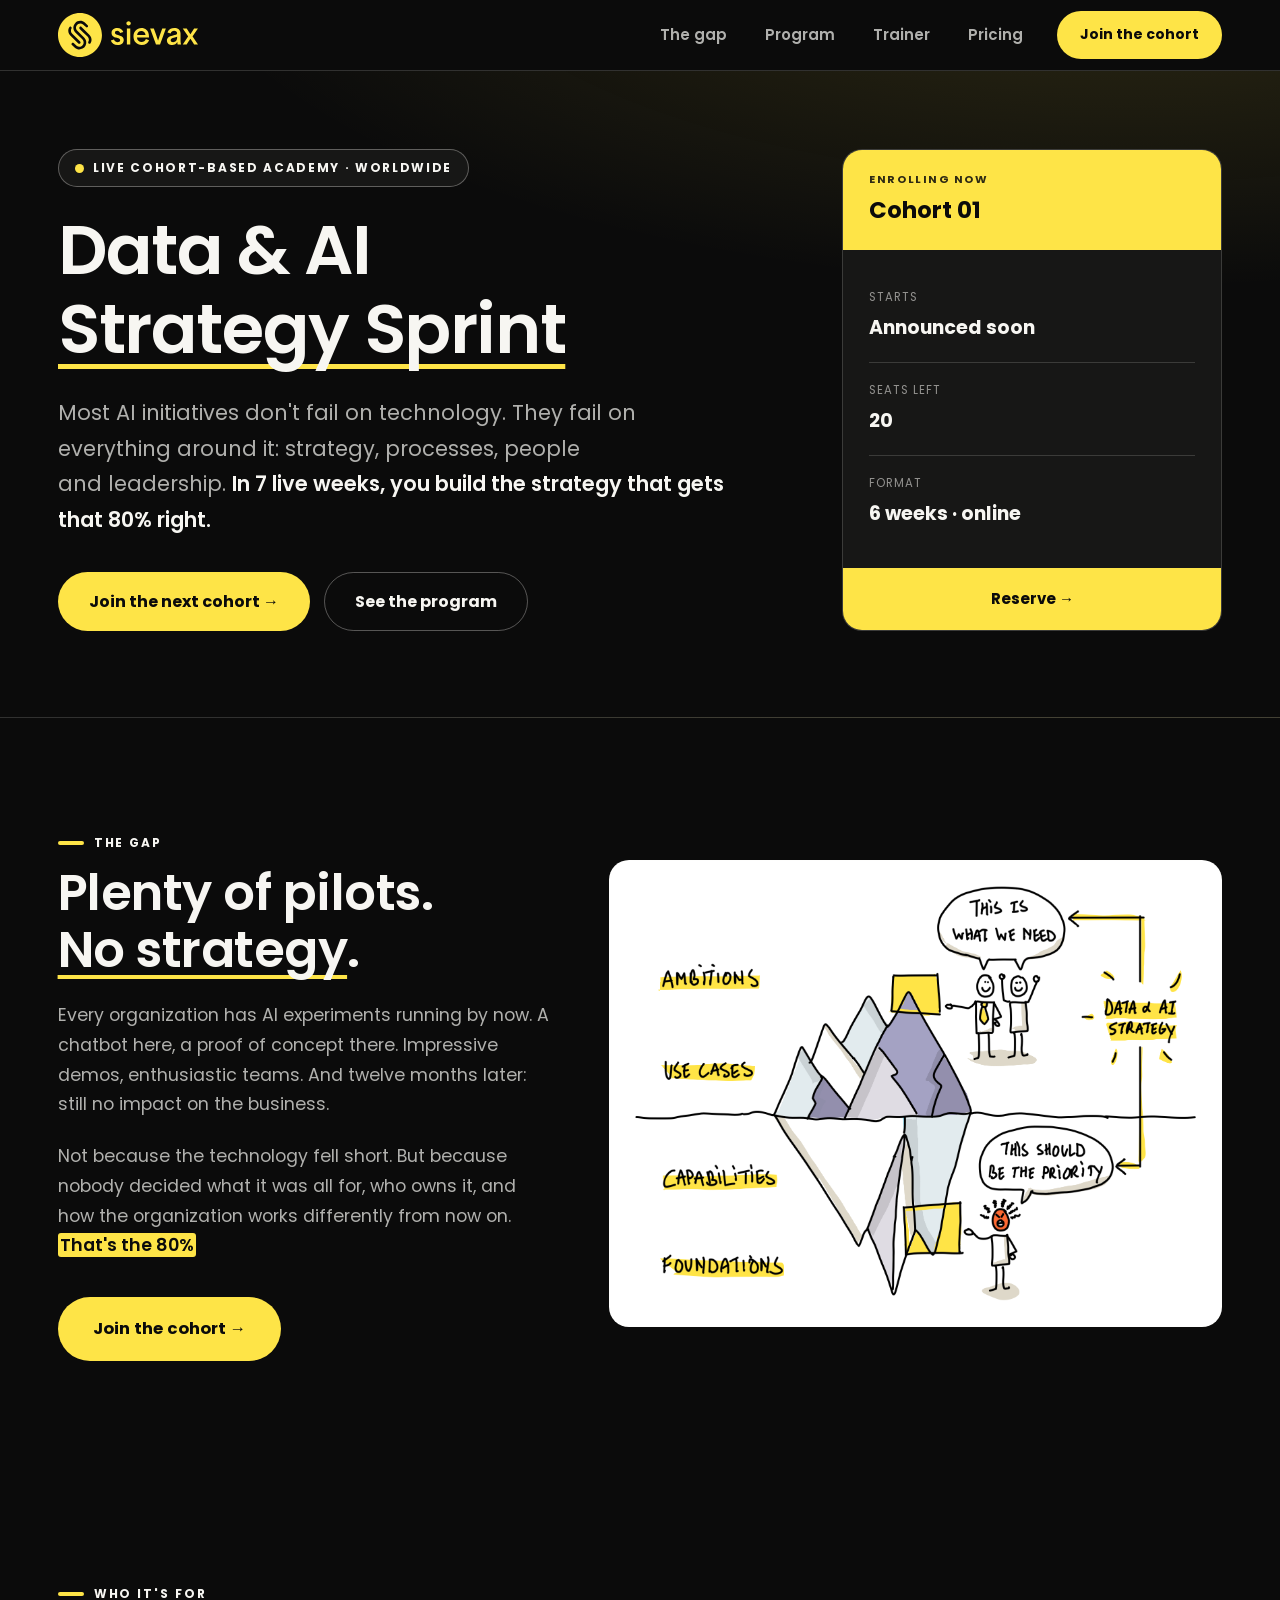
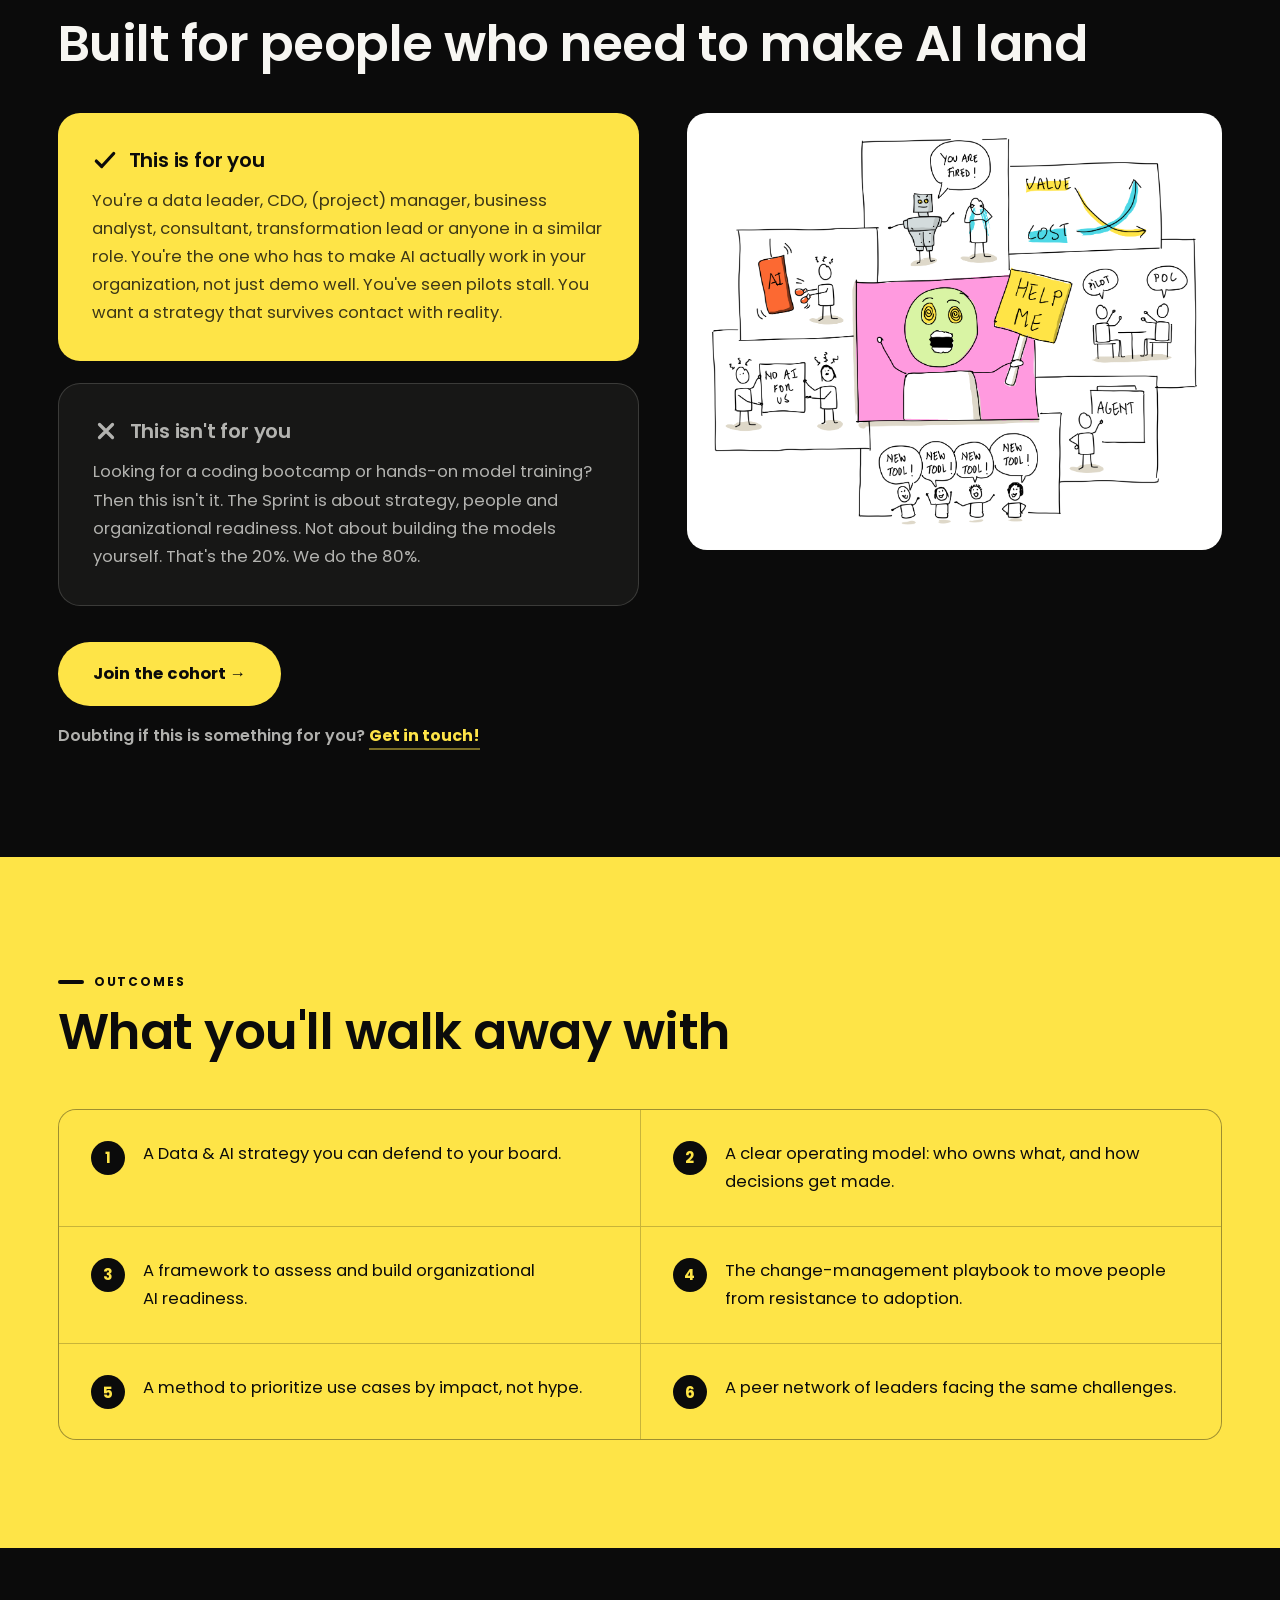
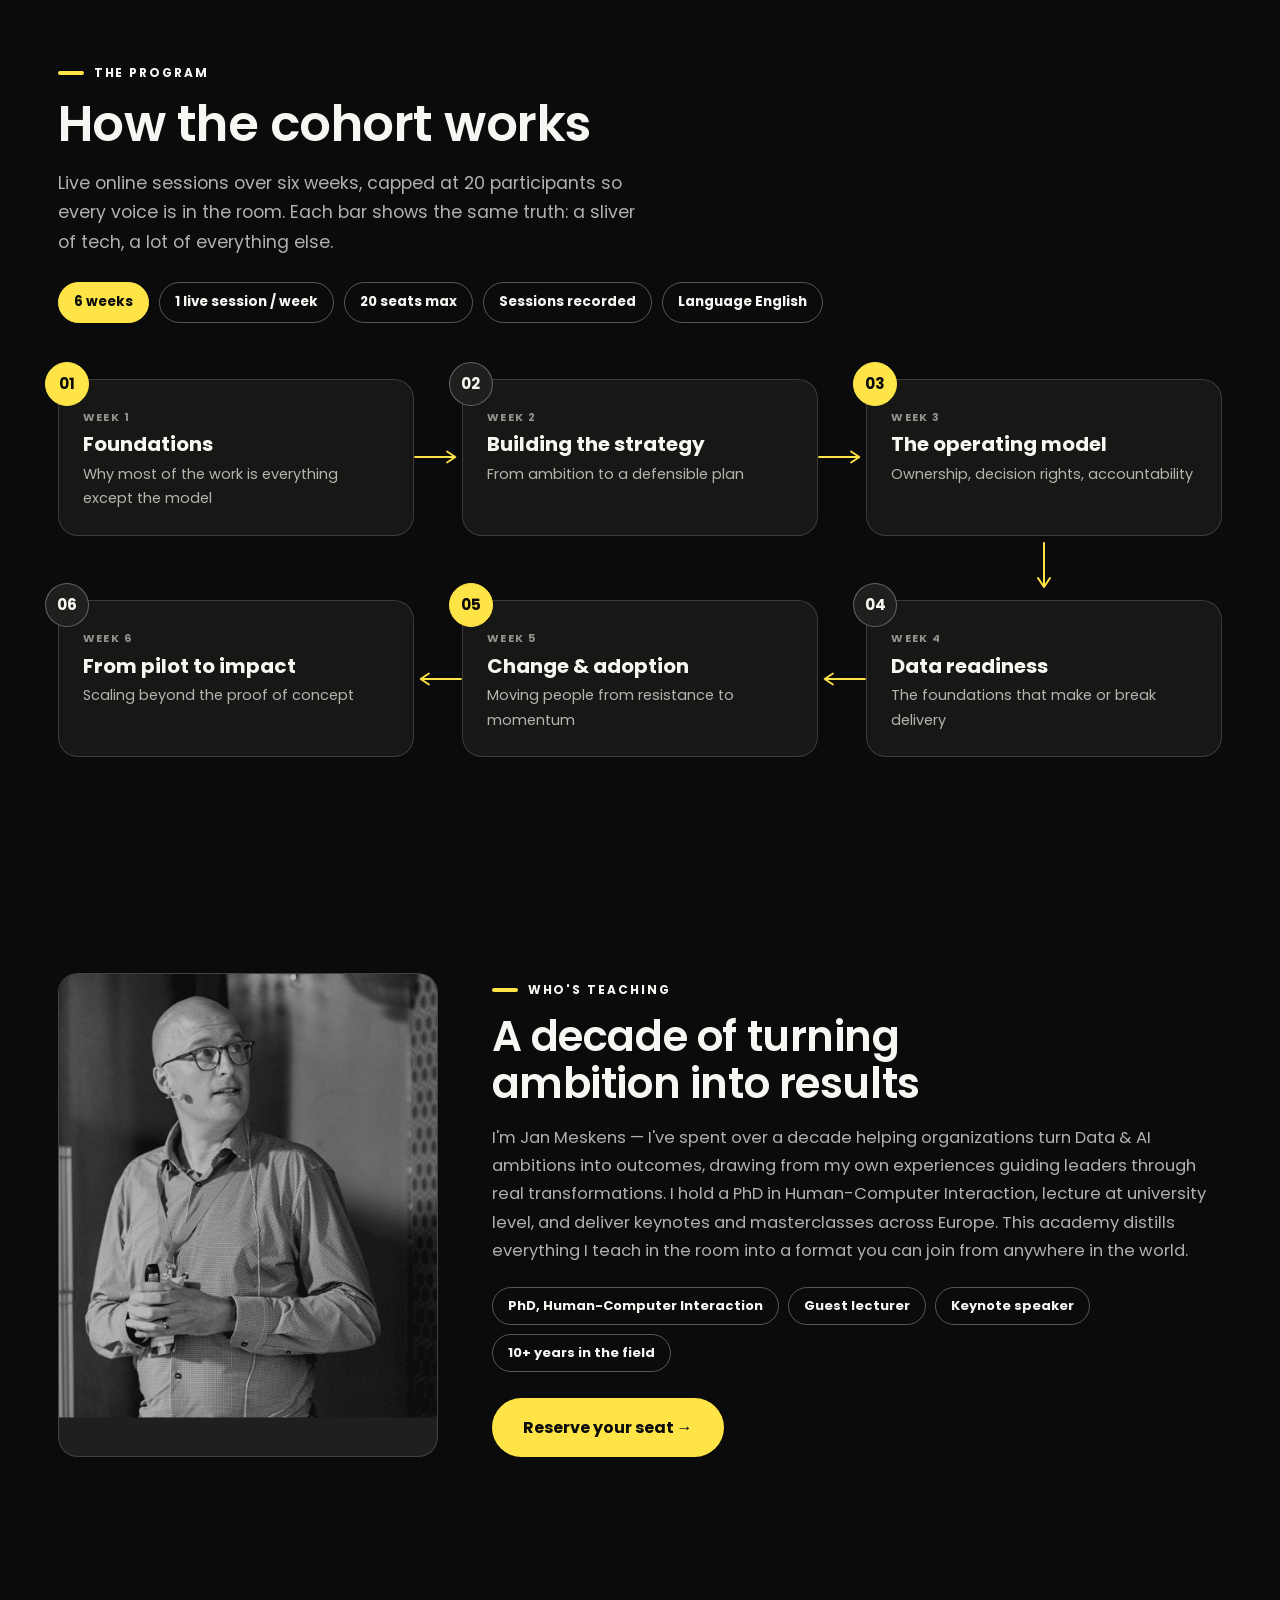
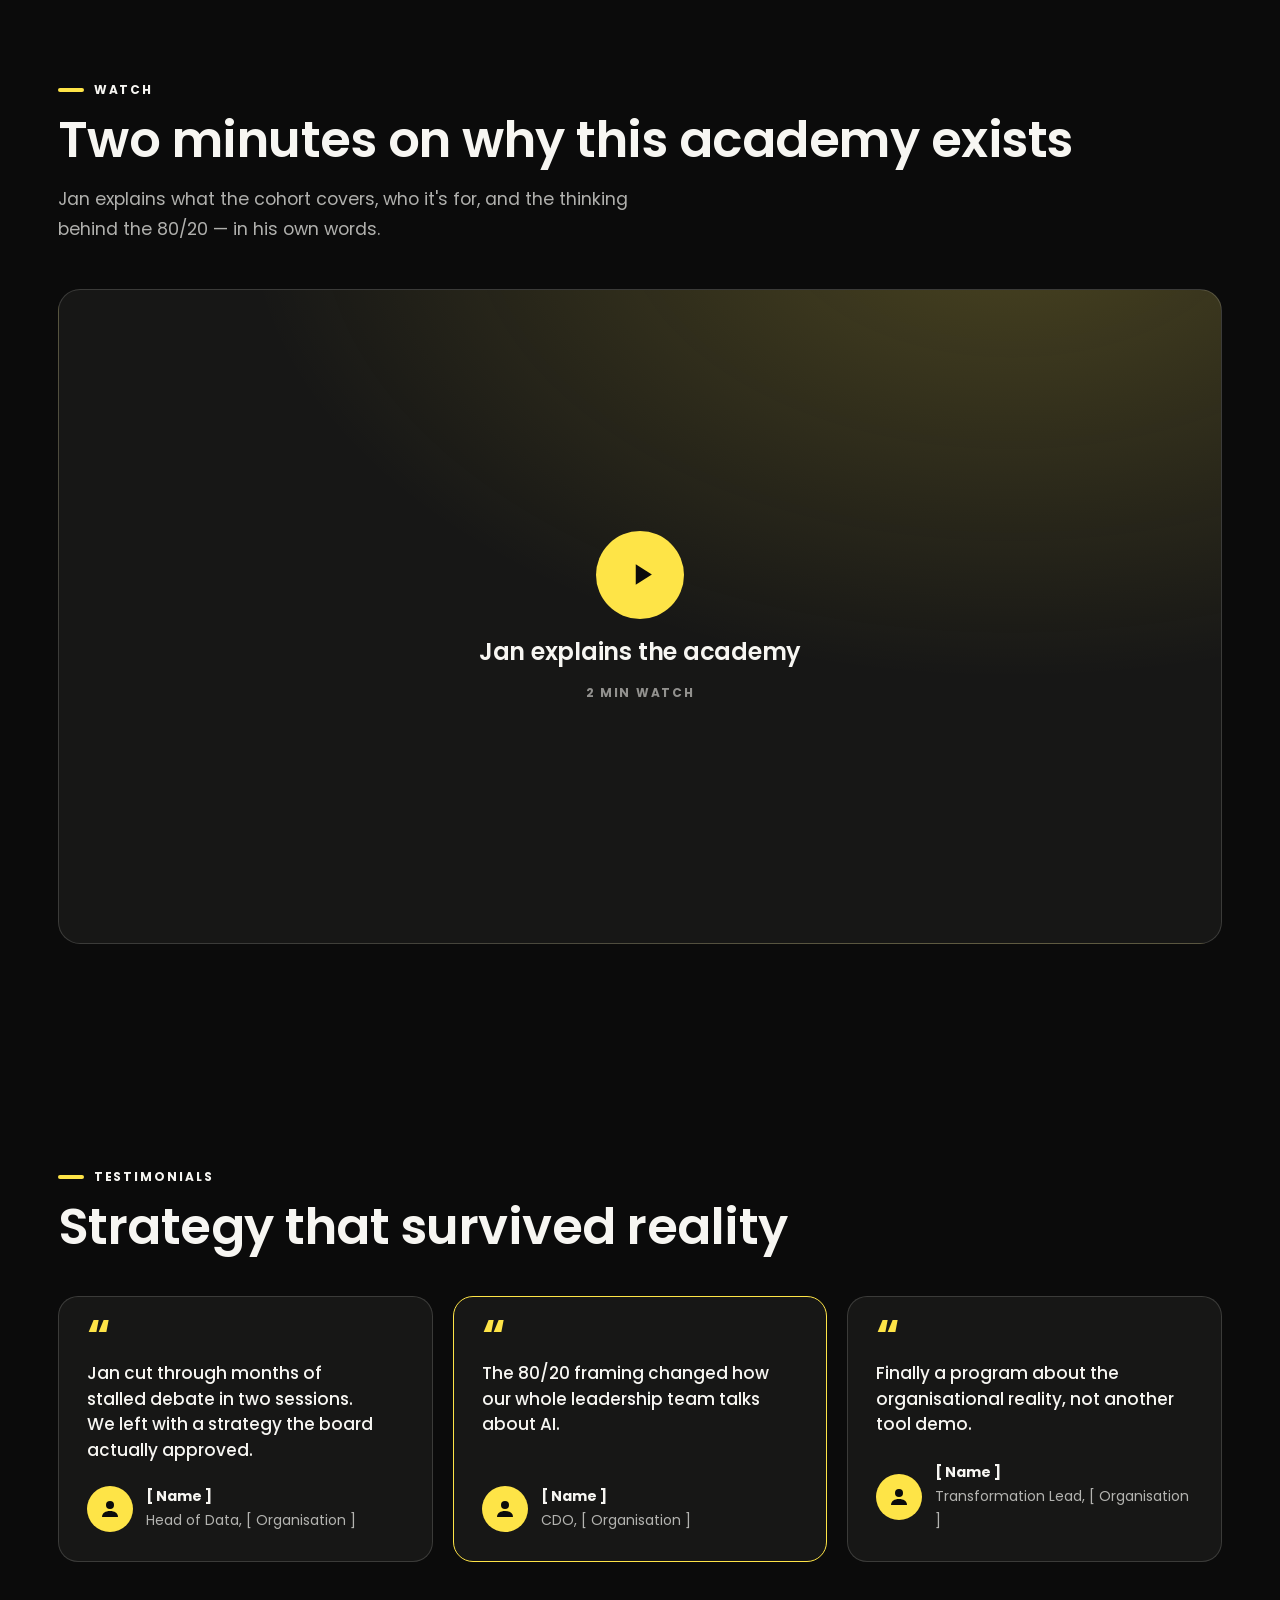
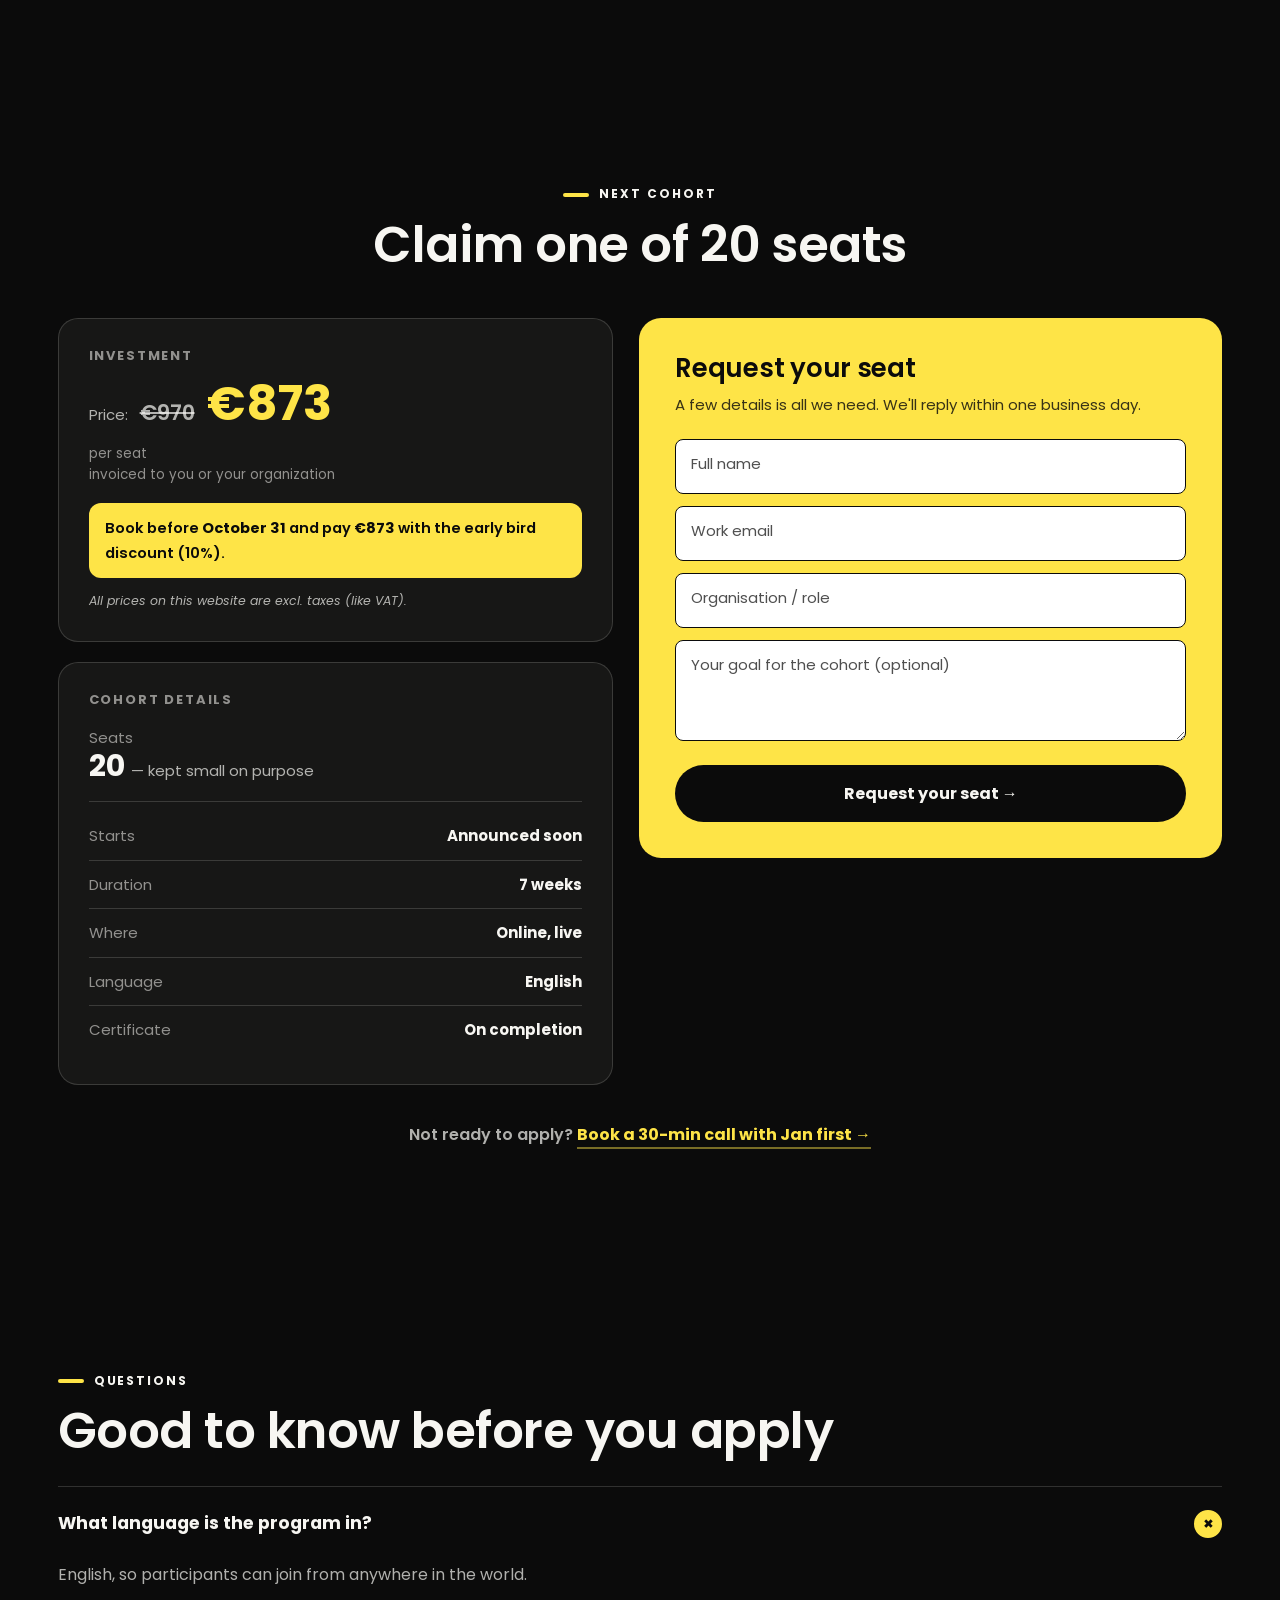
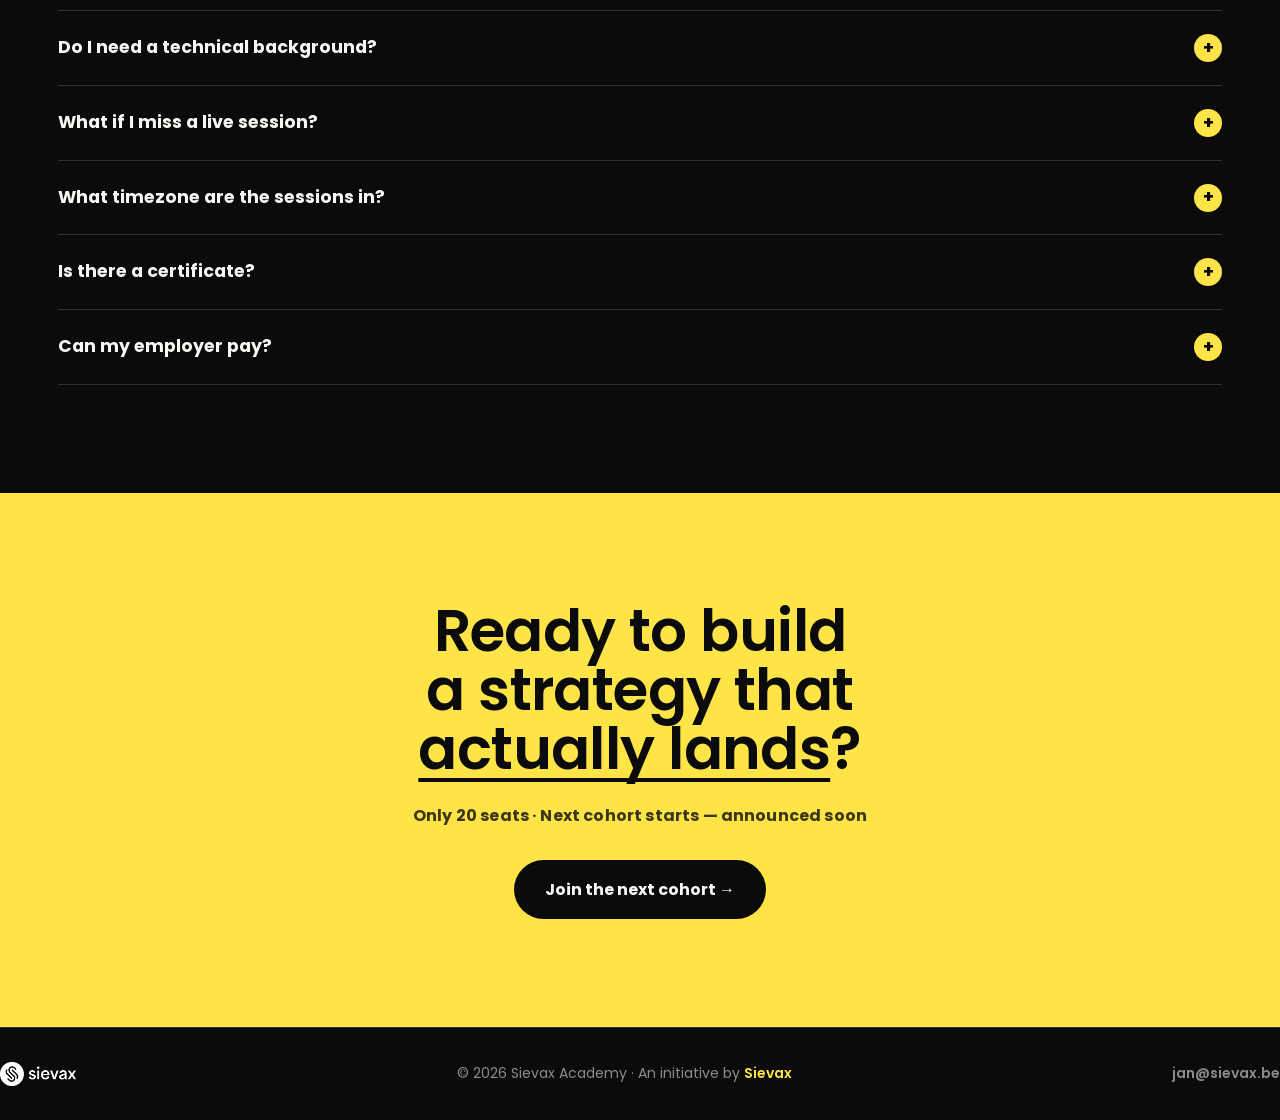
==== index.html @ aa9915bd "Pricing: real price, 7-week duration, honest strikethrough The price is no longer a placeholder: EUR" ====
<!DOCTYPE html>
<html lang="en">
<head>
  <meta charset="UTF-8">
  <meta name="viewport" content="width=device-width, initial-scale=1.0">

  <title>Sievax Academy — Data &amp; AI Strategy</title>
  <meta name="description" content="A live, six-week cohort for the leaders responsible for making Data &amp; AI actually land. Recruited worldwide, capped at 20 seats.">

  <!-- Favicons -->
  <link rel="icon" type="image/svg+xml" href="assets/logos/SVG/beeldmerk geel.svg">
  <link rel="apple-touch-icon" href="assets/logos/logo-black.png">

  <!-- Dark page: colour the mobile browser chrome to match the board -->
  <meta name="theme-color" content="#0b0b0b">

  <!-- Social / Open Graph — set a dedicated 1200×630 og:image before launch -->
  <meta property="og:type" content="website">
  <meta property="og:site_name" content="Sievax Academy">
  <meta property="og:title" content="Sievax Academy — Build a Data &amp; AI strategy that actually lands">
  <meta property="og:description" content="A live, six-week cohort for the leaders responsible for making Data &amp; AI actually land. Recruited worldwide, capped at 20 seats.">
  <meta property="og:url" content="https://academy.sievax.be/">
  <meta property="og:image" content="https://academy.sievax.be/assets/images/illustration-gap.png">
  <meta name="twitter:card" content="summary_large_image">
  <meta name="twitter:title" content="Sievax Academy — Build a Data &amp; AI strategy that actually lands">
  <meta name="twitter:description" content="A live, six-week cohort for the leaders responsible for making Data &amp; AI actually land. Capped at 20 seats.">
  <meta name="twitter:image" content="https://academy.sievax.be/assets/images/illustration-gap.png">

  <!-- Type: Poppins, mirroring the live sievax.be site -->
  <link rel="preconnect" href="https://fonts.googleapis.com">
  <link rel="preconnect" href="https://fonts.gstatic.com" crossorigin>
  <link href="https://fonts.googleapis.com/css2?family=Poppins:wght@300;400;500;600;700&display=swap" rel="stylesheet">

  <!-- Styles (flat theme) + shared behaviour -->
  <link rel="stylesheet" href="css/flat.css">
  <script src="js/main.js" defer></script>
</head>

<body>

<a class="skip-link" href="#main">Skip to content</a>

<!-- ========================= NAVIGATION ========================= -->
<nav>
  <div class="wrap nav-inner">
    <a href="#top" aria-label="Sievax Academy — home">
      <!-- Yellow lockup: the black-glyph version disappears on the dark board -->
      <img class="logo" src="assets/logos/SVG/logo - geel.svg" alt="Sievax Academy">
    </a>

    <button class="nav-toggle" id="navToggle" aria-expanded="false" aria-controls="navmenu" aria-label="Open menu">
      <span></span><span></span><span></span>
    </button>

    <div class="nav-links" id="navmenu">
      <a href="#gap">The gap</a>
      <a href="#program">Program</a>
      <a href="#trainer">Trainer</a>
      <a href="#apply">Pricing</a>
      <a class="nav-cta" href="#apply">Join the cohort</a>
    </div>
  </div>
</nav>

<main id="main" tabindex="-1">

  <!-- ========================= HERO ========================= -->
  <header class="hero" id="top">
    <div class="wrap hero-inner">
      <div class="hero-copy">
      <span class="kbadge rise d1"><span class="pin"></span>Live cohort-based academy &middot; worldwide</span>
      <h1 class="rise d2">Data & AI<br><span class="uline">Strategy Sprint</span></h1>
      <p class="sub rise d3">Most AI initiatives don't fail on technology. They fail on everything around it: strategy, processes, people and&nbsp;leadership. <b>In 7 live weeks, you build the strategy that gets that 80% right.</b></p>

      <div class="hero-actions rise d4">
        <a class="btn btn-yellow" href="#apply">Join the next cohort &rarr;</a>
        <a class="btn btn-ghost" href="#program">See the program</a>
      </div>
      </div>

      <!-- Enrolment card — the hero's right column, full height of the copy -->
      <aside class="enroll rise d5" aria-label="Cohort enrolment details">
        <div class="stub"><div class="k">Enrolling now</div><div class="v">Cohort 01</div></div>
        <div class="enroll-facts">
          <div><div class="lab">Starts</div><div class="val"><!-- cohort start date -->Announced soon</div></div>
          <div><div class="lab">Seats left</div><div class="val">20</div></div>
          <div><div class="lab">Format</div><div class="val">6 weeks &middot; online</div></div>
        </div>
        <a class="enroll-go" href="#apply">Reserve &rarr;</a>
      </aside>
    </div>
  </header>

  <!-- ========================= THE GAP ========================= -->
  <section class="gap" id="gap">
    <div class="wrap">
      <div class="gap-grid">
        <div>
          <span class="eyebrow">The gap</span>
          <h2>Plenty of pilots. <span class="uline">No strategy</span>.</h2>
          <p>Every organization has AI experiments running by now. A chatbot here, a proof of concept there. Impressive demos, enthusiastic teams. And twelve months later: still no impact on the business.</p>
          <p>Not because the technology fell short. But because nobody decided what it was all for, who owns it, and how the organization works differently from now on.  <span class="gap-accent">That's the 80%</span></p>
          <a class="btn btn-yellow mid-cta" href="#apply">Join the cohort &rarr;</a>
        </div>
        <div class="gap-img">
          <img src="assets/images/PRIO2.png" alt="Hand-drawn Sievax sketch: a Data &amp; AI strategy drawn as an iceberg. Above the waterline sit ambitions and use cases, which two people point to saying &ldquo;this is what we need&rdquo;; below it sit the capabilities and foundations, where a frustrated colleague says &ldquo;this should be the priority&rdquo;">
        </div>
      </div>
    </div>
  </section>

  <!-- ========================= AUDIENCE ========================= -->
  <section id="audience">
    <div class="wrap">
      <div class="sec-head"><span class="eyebrow">Who it's for</span><h2>Built for people who need to make AI land</h2></div>
      <div class="aud-layout">
        <div class="aud-cards">
          <div class="aud-card aud-yes">
            <h3>
              <svg class="tick" viewBox="0 0 24 24" fill="none" aria-hidden="true"><path d="M4 13l5 5L20 6" stroke="currentColor" stroke-width="3" stroke-linecap="round" stroke-linejoin="round"/></svg>
              This is for you
            </h3>
            <p>You're a data leader, CDO, (project) manager, business analyst, consultant, transformation lead or anyone in a similar role. You're the one who has to make AI actually work in your organization, not just demo well. You've seen pilots stall. You want a strategy that survives contact with reality.</p>
          </div>
          <div class="aud-card aud-no">
            <h3>
              <svg class="tick" viewBox="0 0 24 24" fill="none" aria-hidden="true"><path d="M6 6l12 12M18 6L6 18" stroke="currentColor" stroke-width="3" stroke-linecap="round"/></svg>
              This isn't for you
            </h3>
            <p>Looking for a coding bootcamp or hands-on model training? Then this isn't it. The Sprint is about strategy, people and organizational readiness. Not about building the models yourself. That's the 20%. We do the 80%.</p>
          </div>
          <div class="aud-foot">
            <a class="btn btn-yellow mid-cta" href="#apply">Join the cohort &rarr;</a>
            <p class="aud-alt alt-line">Doubting if this is something for you? <a href="mailto:jan@sievax.be">Get in touch!</a></p>
          </div>
        </div>
        <figure class="aud-fig">
          <div class="gap-img">
            <img src="assets/images/PRIO1.png" alt="Hand-drawn Sievax collage of AI overwhelm: overlapping sketch panels showing a presenter with spiralling eyes holding a &ldquo;help me&rdquo; sign, teams shouting &ldquo;new tool!&rdquo;, colleagues insisting &ldquo;no AI for us&rdquo;, scattered talk of pilots, POCs and agents, and a chart where cost overtakes value">
          </div>
        </figure>
      </div>
    </div>
  </section>

  <!-- ========================= OUTCOMES ========================= -->
  <section class="outcomes on-yellow">
    <div class="wrap">
      <div class="sec-head"><span class="eyebrow">Outcomes</span><h2>What you'll walk away with</h2></div>

      <div class="out-list">
        <div class="out-item"><span class="num">1</span><p>A Data &amp; AI strategy you can defend to your board.</p></div>
        <div class="out-item"><span class="num">2</span><p>A clear operating model: who owns what, and how decisions get made.</p></div>
        <div class="out-item"><span class="num">3</span><p>A framework to assess and build organizational AI readiness.</p></div>
        <div class="out-item"><span class="num">4</span><p>The change-management playbook to move people from resistance to adoption.</p></div>
        <div class="out-item"><span class="num">5</span><p>A method to prioritize use cases by impact, not hype.</p></div>
        <div class="out-item"><span class="num">6</span><p>A peer network of leaders facing the same challenges.</p></div>
      </div>
    </div>
  </section>

  <!-- ========================= PROGRAM ========================= -->
  <section id="program">
    <div class="wrap">
      <div class="prog-top">
        <div class="sec-head">
          <span class="eyebrow">The program</span>
          <h2>How the cohort works</h2>
          <p class="sec-lead">Live online sessions over six weeks, capped at 20 participants so every voice is in the room. Each bar shows the same truth: a sliver of tech, a lot of everything else.</p>
        </div>
        <div class="pills">
          <span class="pill solid">6 weeks</span>
          <span class="pill">1 live session / week</span>
          <span class="pill">20 seats max</span>
          <span class="pill">Sessions recorded</span>
          <span class="pill">Language English</span>
        </div>
      </div>

      <!-- Roadmap: sticker cards snaking left→right, then back right→left -->
      <div class="roadmap">
        <div class="stop r"><span class="no">01</span><div class="wk">Week 1</div><div class="t">Foundations</div><div class="d">Why most of the work is everything except the model</div></div>
        <div class="stop r"><span class="no">02</span><div class="wk">Week 2</div><div class="t">Building the strategy</div><div class="d">From ambition to a defensible plan</div></div>
        <div class="stop dn"><span class="no">03</span><div class="wk">Week 3</div><div class="t">The operating model</div><div class="d">Ownership, decision rights, accountability</div></div>
        <div class="stop l"><span class="no">04</span><div class="wk">Week 4</div><div class="t">Data readiness</div><div class="d">The foundations that make or break delivery</div></div>
        <div class="stop l"><span class="no">05</span><div class="wk">Week 5</div><div class="t">Change &amp; adoption</div><div class="d">Moving people from resistance to momentum</div></div>
        <div class="stop"><span class="no">06</span><div class="wk">Week 6</div><div class="t">From pilot to impact</div><div class="d">Scaling beyond the proof of concept</div></div>
      </div>
    </div>
  </section>

  <!-- ========================= TRAINER ========================= -->
  <section class="trainer" id="trainer">
    <div class="wrap tr-grid">
      <div class="tr-photo">
        <!-- PHOTO SLOT — Jan's portrait (grayscale, upper-center face).
             To swap, replace assets/images/jan-gs.png with another image.
             If the file is missing, the "JM" initials show as a fallback. -->
        <img src="assets/images/jan-gs.png" alt="Jan Meskens" onerror="this.remove()">
        <span class="tr-initials" aria-hidden="true">JM</span>
      </div>
      <div class="tr-copy">
        <span class="eyebrow">Who's teaching</span>
        <h2>A decade of turning ambition into results</h2>
        <p>I'm Jan Meskens — I've spent over a decade helping organizations turn Data &amp; AI ambitions into outcomes, drawing from my own experiences guiding leaders through real transformations. I hold a PhD in Human-Computer Interaction, lecture at university level, and deliver keynotes and masterclasses across Europe. This academy distills everything I teach in the room into a format you can join from anywhere in the world.</p>
        <div class="tr-tags">
          <span>PhD, Human-Computer Interaction</span>
          <span>Guest lecturer</span>
          <span>Keynote speaker</span>
          <span>10+ years in the field</span>
        </div>
        <a class="btn btn-yellow" href="#apply" style="margin-top:26px">Reserve your seat &rarr;</a>
      </div>
    </div>
  </section>

  <!-- ========================= VIDEO ========================= -->
  <section class="video" id="video">
    <div class="wrap">
      <div class="sec-head">
        <span class="eyebrow">Watch</span>
        <h2>Two minutes on why this academy exists</h2>
        <p class="sec-lead">Jan explains what the cohort covers, who it's for, and the thinking behind the 80/20 — in his own words.</p>
      </div>

      <!--
        Click-to-load YouTube facade — nothing loads from YouTube until "play" is
        pressed (faster page, no third-party tracking on arrival). js/main.js swaps
        this poster for the embed on click.
        TO GO LIVE: replace REPLACE_WITH_YOUTUBE_ID with the video's YouTube ID
        (the v= value in the watch URL, e.g. dQw4w9WgXcQ). Until then it stays in
        demo mode and the button does nothing.
      -->
      <div class="vid-frame" id="videoEmbed" data-video-id="REPLACE_WITH_YOUTUBE_ID">
        <!-- The accessible name must contain the visible label, or voice-control
             users can't say what they see (WCAG 2.5.3 label-in-name). -->
        <button class="vid-play" type="button" aria-label="Play: Jan explains the academy, 2 min watch">
          <span class="vid-disc"><svg viewBox="0 0 24 24" aria-hidden="true"><path d="M8 5v14l11-7z" fill="currentColor"/></svg></span>
          <span class="vid-label">Jan explains the academy</span>
          <span class="vid-time">2 min watch</span>
        </button>
      </div>
    </div>
  </section>

  <!-- ========================= TESTIMONIALS ========================= -->
  <section>
    <div class="wrap">
      <div class="sec-head"><span class="eyebrow">Testimonials</span><h2>Strategy that survived reality</h2></div>
      <div class="tst-grid">
        <div class="tst"><div class="q">&ldquo;</div><p>Jan cut through months of stalled debate in two sessions. We left with a strategy the board actually approved.</p><div class="who"><span class="avatar"><!-- swap for <img src="assets/images/testimonial-1.jpg" alt="[ Name ]"> --><svg viewBox="0 0 24 24" fill="none" aria-hidden="true"><circle cx="12" cy="8" r="4" fill="currentColor"/><path d="M4 20c0-4 3.6-6 8-6s8 2 8 6" fill="currentColor"/></svg></span><div><div class="n">[ Name ]</div><div class="r">Head of Data, [ Organisation ]</div></div></div></div>
        <div class="tst"><div class="q">&ldquo;</div><p>The 80/20 framing changed how our whole leadership team talks about AI.</p><div class="who"><span class="avatar"><!-- swap for <img src="assets/images/testimonial-2.jpg" alt="[ Name ]"> --><svg viewBox="0 0 24 24" fill="none" aria-hidden="true"><circle cx="12" cy="8" r="4" fill="currentColor"/><path d="M4 20c0-4 3.6-6 8-6s8 2 8 6" fill="currentColor"/></svg></span><div><div class="n">[ Name ]</div><div class="r">CDO, [ Organisation ]</div></div></div></div>
        <div class="tst"><div class="q">&ldquo;</div><p>Finally a program about the organisational reality, not another tool demo.</p><div class="who"><span class="avatar"><!-- swap for <img src="assets/images/testimonial-3.jpg" alt="[ Name ]"> --><svg viewBox="0 0 24 24" fill="none" aria-hidden="true"><circle cx="12" cy="8" r="4" fill="currentColor"/><path d="M4 20c0-4 3.6-6 8-6s8 2 8 6" fill="currentColor"/></svg></span><div><div class="n">[ Name ]</div><div class="r">Transformation Lead, [ Organisation ]</div></div></div></div>
      </div>
    </div>
  </section>

  <!-- ========================= CONVERSION ========================= -->
  <section class="convert" id="apply">
    <div class="wrap">
      <div class="convert-head">
        <span class="eyebrow">Next cohort</span>
        <h2>Claim one of 20 seats</h2>
      </div>

      <div class="convert-grid">
        <!-- Left column: the seat count (the real number) + cohort logistics -->
        <div class="convert-col">
          <div class="info-card">
            <h3>Investment</h3>
            <!-- a11y: the struck price is hidden from AT and replaced by explicit
                 spoken labels, so a screen reader cannot confuse old and current. -->
            <p class="price-line">
              <span class="pk">Price:</span>
              <s aria-hidden="true">&euro;970</s>
              <span class="vh">Regular price 970 euro. Early bird price:</span>
              <span class="pnow">&euro;873</span>
            </p>
            <p class="note">per seat<br>invoiced to you or your organization</p>
            <div class="early">Book before <strong>October&nbsp;31</strong> and pay <strong>&euro;873</strong> with the early bird discount (10%).</div>
            <p class="legal">All prices on this website are excl. taxes (like VAT).</p>
          </div>
          <div class="info-card">
            <h3>Cohort details</h3>
            <div class="seat-block">
              <span class="fk">Seats</span>
              <p class="seat-cap"><span class="n">20</span> — kept small on purpose</p>
            </div>
            <ul class="facts">
              <li><span class="fk">Starts</span><span class="fv"><!-- cohort start date -->Announced soon</span></li>
              <li><span class="fk">Duration</span><span class="fv">7 weeks</span></li>
              <li><span class="fk">Where</span><span class="fv">Online, live</span></li>
              <li><span class="fk">Language</span><span class="fv">English</span></li>
              <li><span class="fk">Certificate</span><span class="fv">On completion</span></li>
            </ul>
          </div>
        </div>

        <!-- Right column: lead form -->
        <div class="form-card">
          <h3>Request your seat</h3>
          <p class="fl">A few details is all we need. We'll reply within one business day.</p>

          <!--
            LEAD FORM → emails jan@sievax.be (briefing 3.1).
            To go live: create a free form at formspree.io (or Basin/Tally) that delivers to
            jan@sievax.be, then paste its endpoint into the action="" below (replace REPLACE_WITH_FORM_ID).
            Formspree uses the "email" field as reply-to automatically; "_subject" sets the email subject.
            Until the endpoint is set, the form shows the success state without sending (demo mode).
          -->
          <form id="leadForm" action="https://formspree.io/f/REPLACE_WITH_FORM_ID" method="POST">
            <input type="hidden" name="_subject" value="New Sievax Academy lead">
            <!-- honeypot: hidden from humans, catches spam bots -->
            <input type="text" name="_gotcha" tabindex="-1" autocomplete="off" style="position:absolute;left:-9999px" aria-hidden="true">

            <div class="field">
              <input id="f-name" name="name" required placeholder=" ">
              <label for="f-name">Full name</label>
            </div>
            <div class="field">
              <input id="f-email" name="email" type="email" required placeholder=" ">
              <label for="f-email">Work email</label>
            </div>
            <div class="field">
              <input id="f-org" name="organisation" placeholder=" ">
              <label for="f-org">Organisation / role</label>
            </div>
            <div class="field">
              <textarea id="f-msg" name="message" rows="3" placeholder=" "></textarea>
              <label for="f-msg">Your goal for the cohort (optional)</label>
            </div>

            <button type="submit" class="btn btn-dark">Request your seat &rarr;</button>
          </form>

          <!-- Revealed by js/main.js after a successful submit -->
          <div class="success" id="leadSuccess" role="status" aria-live="polite" tabindex="-1">
            <div class="check">&#10003;</div>
            <h3>Thanks — you're on the list.</h3>
            <p>We'll email you within one business day.</p>
          </div>
        </div>
      </div>

      <!-- Secondary path: book a call, kept out of the form so the form has one clear job. -->
      <p class="convert-alt alt-line">Not ready to apply? <a href="https://calendly.com/jan-sievax/call-30-jan" target="_blank" rel="noopener">Book a 30-min call with Jan first &rarr;</a></p>
    </div>
  </section>

  <!-- ========================= FAQ ========================= -->
  <section>
    <div class="wrap">
      <div class="sec-head" style="margin-bottom:26px"><span class="eyebrow">Questions</span><h2>Good to know before you apply</h2></div>
      <details open><summary>What language is the program in?<span class="ic">+</span></summary><p>English, so participants can join from anywhere in the world.</p></details>
      <details><summary>Do I need a technical background?<span class="ic">+</span></summary><p>No. This is a strategy and leadership program, not a coding course. You'll work on the organizational side of Data &amp; AI.</p></details>
      <details><summary>What if I miss a live session?<span class="ic">+</span></summary><p>Every live session is recorded, so you can catch up without losing your place in the cohort.</p></details>
      <details><summary>What timezone are the sessions in?<span class="ic">+</span></summary><p>Central European Time (CET) — chosen to stay workable across Europe. Recordings cover the rest.</p></details>
      <details><summary>Is there a certificate?<span class="ic">+</span></summary><p>Yes — you receive a certificate of completion at the end of the cohort.</p></details>
      <details><summary>Can my employer pay?<span class="ic">+</span></summary><p>Yes. We invoice organizations directly, and many participants expense the program.</p></details>
    </div>
  </section>

  <!-- ========================= FINAL CTA ========================= -->
  <section class="final on-yellow">
    <div class="wrap">
      <h2>Ready to build a strategy that <span class="uline">actually lands</span>?</h2>
      <p class="seats">Only 20 seats &middot; Next cohort starts &mdash; announced soon</p>
      <a class="btn btn-dark" href="#apply">Join the next cohort &rarr;</a>
    </div>
  </section>

</main>

<!-- ========================= FOOTER ========================= -->
<footer>
  <div class="wrap foot-inner">
    <img src="assets/logos/logo-white.png" alt="Sievax">
    <div class="mid">&copy; 2026 Sievax Academy &middot; An initiative by <a href="https://sievax.be" target="_blank" rel="noopener">Sievax</a></div>
    <a class="mail" href="mailto:jan@sievax.be">jan@sievax.be</a>
  </div>
</footer>

<!-- Mobile sticky CTA — keeps the primary action reachable on small screens.
     <aside> so the content sits in a landmark rather than orphaned on <body>. -->
<aside class="sticky-cta" aria-label="Reserve a seat">
  <a class="btn btn-yellow" href="#apply">Reserve your seat &rarr;</a>
</aside>

</body>
</html>
---- css/flat.css ----
/* ============================================================================
   SIEVAX ACADEMY · Stylesheet
   ----------------------------------------------------------------------------
   Production stylesheet. Black/yellow dominant — deliberately the inverse of
   the light sievax.be, so the academy reads as its own thing.

   THE IDEA — "the strategist's blackboard"
   The brand language is Jan's whiteboard: yellow highlighter, black marker.
   Inverted, that becomes a blackboard: the board is near-black, YELLOW is the
   marker (highlighter, arrows, discs, key surfaces), and WHITE is reserved
   almost entirely for the hand-drawn sketches, which stay on paper. Little
   white by design — white is what's pinned to the board, not the board.

   COLOR ROLES (why there are two "dark" tokens and two "light" ones)
     --board      page background, near-black
     --surface    raised panels — lifts off the board without a shadow
     --fg         primary text on board/surface
     --on-yellow  text on yellow surfaces — stays black, never flips
     --paper      true white. Sketch frames and form inputs ONLY.

   Paired page    : index.html
   Shared scripts : js/main.js  (mobile nav toggle + lead-form submit + video)

   CONTENTS  (search the label to jump)
     Design tokens · Reset & base · Layout · Accessibility · Text helpers ·
     Buttons · Section heads · NAV · HERO · GAP · AUDIENCE · OUTCOMES ·
     PROGRAM · TRAINER · VIDEO · TESTIMONIALS · CONVERSION · FAQ · FINAL ·
     FOOTER · Mobile sticky CTA · RESPONSIVE
   ============================================================================ */

:root {
  /* brand — locked by the Sievax brand guide */
  --yellow: #fee447;
  --yd: #ffef8a; /* yellow hover: brightens on dark (was darkened on light) */

  /* surfaces */
  --board: #0b0b0b; /* the blackboard */
  --surface: #171716; /* raised panel, lifts without a shadow */
  --surface-2: #1f1f1d; /* second lift — inputs on dark, hover states */
  --paper: #ffffff; /* sketches + form fields ONLY */

  /* text */
  --fg: #f7f6f2; /* chalk */
  --muted: rgba(247, 246, 242, 0.7); /* secondary text — 11:1 on --board */
  --faint: rgba(247, 246, 242, 0.55); /* labels only, never body copy */
  --on-yellow: #0b0b0b; /* text on yellow — never flips */

  --line: rgba(247, 246, 242, 0.16);
  --line-strong: rgba(247, 246, 242, 0.32);

  --disp: "Poppins", sans-serif; /* mirrors sievax.be */
  --body: "Poppins", sans-serif;

  /* no shadow tokens: depth comes from surface lift + hairlines, never shadow */
  --radius: 22px;

  /* connector arrows (roadmap) — yellow, i.e. drawn in marker on the board */
  --arrR: url("data:image/svg+xml,%3Csvg%20xmlns='http://www.w3.org/2000/svg'%20viewBox='0%200%2052%2024'%3E%3Cpath%20d='M2,12%20L44,12%20M37,6%20L46,12%20L37,18'%20stroke='%23FEE447'%20stroke-width='2'%20fill='none'%20stroke-linecap='round'%20stroke-linejoin='round'/%3E%3C/svg%3E");
  --arrL: url("data:image/svg+xml,%3Csvg%20xmlns='http://www.w3.org/2000/svg'%20viewBox='0%200%2052%2024'%3E%3Cpath%20d='M50,12%20L8,12%20M15,6%20L6,12%20L15,18'%20stroke='%23FEE447'%20stroke-width='2'%20fill='none'%20stroke-linecap='round'%20stroke-linejoin='round'/%3E%3C/svg%3E");
  --arrD: url("data:image/svg+xml,%3Csvg%20xmlns='http://www.w3.org/2000/svg'%20viewBox='0%200%2024%2052'%3E%3Cpath%20d='M12,2%20L12,44%20M6,37%20L12,46%20L18,37'%20stroke='%23FEE447'%20stroke-width='2'%20fill='none'%20stroke-linecap='round'%20stroke-linejoin='round'/%3E%3C/svg%3E");
}

* {
  margin: 0;
  padding: 0;
  box-sizing: border-box;
}
html {
  scroll-behavior: smooth;
  overflow-x: clip;
  scroll-padding-top: 88px;
  /* tells the UA to render form controls, scrollbars and caret dark */
  color-scheme: dark;
}
body {
  font-family: var(--body);
  color: var(--fg);
  background: var(--board);
  /* light-on-dark reads lighter: a touch more leading than the light theme */
  line-height: 1.7;
  -webkit-font-smoothing: antialiased;
  overflow-x: clip;
}
img {
  max-width: 100%;
  display: block;
}
a {
  color: inherit;
}
h1,
h2,
h3,
h4 {
  font-family: var(--disp);
  font-weight: 600;
  line-height: 1.14;
  letter-spacing: -0.01em;
  text-wrap: balance;
}
p {
  text-wrap: pretty;
}
::selection {
  background: var(--yellow);
  color: var(--on-yellow);
}

.wrap {
  max-width: 1400px;
  margin: 0 auto;
  padding: 0 clamp(22px, 4.5vw, 72px);
}
section {
  padding: clamp(60px, 8.5vw, 108px) 0;
  position: relative;
}

/* ── Yellow-drenched sections. Everything inside flips to black ink. ──
   The page default is dark, so these are the exceptions, not `.on-ink`. */
.on-yellow {
  background: var(--yellow);
  color: var(--on-yellow);
}
.on-yellow h2,
.on-yellow h3,
.on-yellow p,
.on-yellow .sec-lead {
  color: var(--on-yellow);
}
.on-yellow .sec-lead {
  opacity: 0.78;
}

/* skip link — visible on keyboard focus */
.skip-link {
  position: absolute;
  left: 16px;
  top: -60px;
  z-index: 100;
  background: var(--yellow);
  color: var(--on-yellow);
  font-family: var(--disp);
  font-weight: 700;
  font-size: 14px;
  padding: 12px 18px;
  border-radius: 8px;
  text-decoration: none;
  transition: top 0.16s;
}
.skip-link:focus {
  top: 14px;
  outline: 3px solid var(--fg);
  outline-offset: 2px;
}
main:focus {
  outline: none;
}

/* focus + motion floor */
a:focus-visible,
button:focus-visible,
summary:focus-visible,
input:focus-visible,
textarea:focus-visible {
  outline: 3px solid var(--yellow);
  outline-offset: 3px;
  border-radius: 2px;
}
/* on yellow, a yellow ring is invisible — go to ink */
.on-yellow a:focus-visible,
.on-yellow button:focus-visible,
.on-yellow summary:focus-visible,
.form-card a:focus-visible,
.form-card button:focus-visible,
.form-card input:focus-visible,
.form-card textarea:focus-visible {
  outline-color: var(--on-yellow);
}
@media (prefers-reduced-motion: reduce) {
  * {
    animation: none !important;
    transition: none !important;
    scroll-behavior: auto !important;
  }
  .rise {
    opacity: 1 !important;
    transform: none !important;
  }
}

/* eyebrow — a margin note with a marker tick */
.eyebrow {
  display: inline-flex;
  align-items: center;
  gap: 10px;
  font-family: var(--disp);
  font-weight: 700;
  font-size: 12px;
  letter-spacing: 0.16em;
  text-transform: uppercase;
  color: var(--fg);
}
.eyebrow::before {
  content: "";
  width: 26px;
  height: 4px;
  border-radius: 2px;
  background: var(--yellow);
  flex: 0 0 auto;
}
.on-yellow .eyebrow {
  color: var(--on-yellow);
}
.on-yellow .eyebrow::before {
  background: var(--on-yellow);
}
/* eyebrow above a heading gets breathing room */
.sec-head .eyebrow,
.tr-copy .eyebrow,
.gap-grid .eyebrow,
.convert-head .eyebrow {
  margin-bottom: 12px;
}

/* marker underline — the one emphasis treatment, used at every heading size.

   Real text-decoration rather than an absolutely-positioned pseudo-element:
   it wraps correctly across lines (a pseudo can only underline one box, so a
   heading that breaks loses the stroke), it needs no `white-space: nowrap`
   holding the line together, and it scales with the type.
   `skip-ink: none` keeps the stroke unbroken through descenders, the way a
   marker drawn under a word would run straight through the tail of a "g". */
.uline {
  text-decoration: underline;
  text-decoration-color: var(--yellow);
  text-decoration-thickness: max(3px, 0.075em); /* floor keeps it visible small */
  text-underline-offset: 0.16em;
  text-decoration-skip-ink: none;
}
.on-yellow .uline {
  text-decoration-color: var(--on-yellow);
}
.ymark {
  color: var(--yellow);
}

/* buttons */
.btn {
  text-decoration: none;
  font-family: var(--disp);
  font-weight: 700;
  font-size: 16px;
  padding: 15px 30px;
  border-radius: 999px;
  display: inline-flex;
  align-items: center;
  gap: 10px;
  transition:
    transform 0.16s cubic-bezier(0.22, 1, 0.36, 1),
    background 0.16s,
    color 0.16s,
    border-color 0.16s;
  cursor: pointer;
  border: 1.5px solid transparent;
}
.btn-yellow {
  background: var(--yellow);
  color: var(--on-yellow);
}
.btn-yellow:hover {
  background: var(--yd);
  transform: translateY(-2px);
}
/* on a yellow section, the primary button inverts to ink */
.on-yellow .btn-yellow,
.btn-dark {
  background: var(--on-yellow);
  color: var(--fg);
}
.on-yellow .btn-yellow:hover,
.btn-dark:hover {
  background: #000;
  transform: translateY(-2px);
}
.btn-ghost {
  background: transparent;
  color: var(--fg);
  border-color: var(--line-strong);
}
.btn-ghost:hover {
  background: var(--fg);
  color: var(--board);
  border-color: var(--fg);
}
.on-yellow .btn-ghost {
  color: var(--on-yellow);
  border-color: rgba(11, 11, 11, 0.4);
}
.on-yellow .btn-ghost:hover {
  background: var(--on-yellow);
  color: var(--yellow);
  border-color: var(--on-yellow);
}

/* generic section head */
.sec-head h2 {
  font-size: clamp(30px, 4.7vw, 50px);
}
.sec-lead {
  font-size: clamp(16px, 2vw, 17.5px);
  color: var(--muted);
  max-width: 54ch;
  margin-top: 16px;
}

/* NAV */
nav {
  position: sticky;
  top: 0;
  z-index: 60;
  background: var(--board);
  border-bottom: 1px solid var(--line);
}
.nav-inner {
  display: flex;
  align-items: center;
  justify-content: space-between;
  height: 70px;
}
.nav-inner .logo {
  height: 44px;
  width: auto;
}
.nav-links {
  display: flex;
  align-items: center;
  gap: 30px;
  font-size: 15px;
  font-weight: 600;
}
.nav-links a:not(.nav-cta) {
  color: var(--muted);
  text-decoration: none;
  transition: color 0.16s;
  display: inline-flex;
  align-items: center;
  padding: 12px 4px;
}
.nav-links a:hover {
  color: var(--yellow);
}
.nav-cta {
  font-family: var(--disp);
  font-weight: 700;
  font-size: 14px;
  background: var(--yellow);
  color: var(--on-yellow);
  padding: 11px 22px;
  border-radius: 999px;
  text-decoration: none;
  border: 1.5px solid transparent;
  transition:
    transform 0.16s,
    background 0.16s;
}
.nav-cta:hover {
  background: var(--yd);
  transform: translateY(-1px);
}
/* hamburger toggle — hidden on desktop */
.nav-toggle {
  display: none;
  flex-direction: column;
  justify-content: center;
  gap: 5px;
  width: 46px;
  height: 46px;
  padding: 0;
  background: transparent;
  border: 1.5px solid var(--line-strong);
  border-radius: 8px;
  cursor: pointer;
}
.nav-toggle span {
  display: block;
  width: 20px;
  height: 2.5px;
  background: var(--fg);
  border-radius: 2px;
  margin: 0 auto;
  transition:
    transform 0.2s,
    opacity 0.2s;
}
.nav-toggle[aria-expanded="true"] span:nth-child(1) {
  transform: translateY(7.5px) rotate(45deg);
}
.nav-toggle[aria-expanded="true"] span:nth-child(2) {
  opacity: 0;
}
.nav-toggle[aria-expanded="true"] span:nth-child(3) {
  transform: translateY(-7.5px) rotate(-45deg);
}

/* HERO — the blackboard */
.hero {
  background:
    radial-gradient(
      135% 105% at 88% -25%,
      rgba(254, 228, 71, 0.16),
      transparent 56%
    ),
    var(--board);
  border-bottom: 1px solid var(--line);
}
/* two columns: copy left, enrolment card right. The card stretches to the
   copy's full height, which is what gives it the tall portrait proportion —
   no fixed height to keep in sync with the text. */
.hero-inner {
  padding-top: clamp(46px, 7vw, 78px);
  padding-bottom: clamp(52px, 8vw, 86px);
  display: grid;
  grid-template-columns: minmax(0, 1fr) minmax(290px, 380px);
  gap: clamp(30px, 4.5vw, 60px);
  align-items: stretch;
}
.hero-copy {
  min-width: 0; /* let the copy column shrink instead of forcing overflow */
  align-self: center;
  /* the h1 sizes off THIS column, not the viewport — otherwise an 8vw
     heading stays huge while the column halves, and the title wraps to
     three lines the moment the card takes its share of the width */
  container-type: inline-size;
}
.hero .kbadge {
  display: inline-flex;
  align-items: center;
  gap: 9px;
  font-family: var(--disp);
  font-weight: 700;
  font-size: 12px;
  letter-spacing: 0.14em;
  text-transform: uppercase;
  background: var(--surface);
  color: var(--fg);
  border: 1.5px solid var(--line-strong);
  border-radius: 999px;
  padding: 8px 16px;
}
.hero .kbadge .pin {
  width: 9px;
  height: 9px;
  border-radius: 50%;
  background: var(--yellow);
  border: none;
}
.hero h1 {
  font-size: clamp(42px, 9.5cqw, 86px);
  /* a little over the 1.04 a display line would normally take, so the marker
     underline on the second line clears the descenders of the first */
  line-height: 1.14;
  letter-spacing: -0.02em;
  margin-top: 24px;
  max-width: 16ch;
}
.hero .sub {
  font-size: clamp(17px, 2.3vw, 21px);
  color: var(--muted);
  max-width: 52ch;
  margin-top: 26px;
}
.hero .sub b {
  color: var(--fg);
  font-weight: 600;
}
.hero-actions {
  display: flex;
  flex-wrap: wrap;
  gap: 14px;
  margin-top: 34px;
  align-items: center;
}
.rise {
  opacity: 0;
  transform: translateY(16px);
  animation: rise 0.7s cubic-bezier(0.2, 0.7, 0.2, 1) forwards;
}
.rise.d1 {
  animation-delay: 0.05s;
}
.rise.d2 {
  animation-delay: 0.14s;
}
.rise.d3 {
  animation-delay: 0.23s;
}
.rise.d4 {
  animation-delay: 0.32s;
}
.rise.d5 {
  animation-delay: 0.42s;
}
@keyframes rise {
  to {
    opacity: 1;
    transform: none;
  }
}

/* enrolment card — vertical: yellow stub on top, facts stacked, CTA anchored
   to the bottom edge */
.enroll {
  display: flex;
  flex-direction: column;
  background: var(--surface);
  color: var(--fg);
  border: 1px solid var(--line);
  border-radius: 20px;
  overflow: hidden;
}
.enroll .stub {
  background: var(--yellow);
  color: var(--on-yellow);
  padding: 20px 26px;
  display: flex;
  flex-direction: column;
  justify-content: center;
}
.enroll .stub .k {
  font-family: var(--disp);
  font-weight: 700;
  font-size: 11px;
  letter-spacing: 0.14em;
  text-transform: uppercase;
  opacity: 0.85;
}
.enroll .stub .v {
  font-family: var(--disp);
  font-weight: 700;
  font-size: 23px;
  margin-top: 2px;
}
/* facts take the slack, so the card breathes as the copy column grows */
.enroll-facts {
  flex: 1;
  display: flex;
  flex-direction: column;
  justify-content: center;
  padding: 6px 26px;
}
.enroll-facts > div {
  padding: 18px 0;
  border-bottom: 1px solid var(--line);
}
.enroll-facts > div:last-child {
  border-bottom: none;
}
.enroll-facts .lab {
  font-size: 11.5px;
  color: var(--faint);
  text-transform: uppercase;
  letter-spacing: 0.08em;
}
.enroll-facts .val {
  font-family: var(--disp);
  font-weight: 700;
  font-size: 19px;
  margin-top: 4px;
}
.enroll-go {
  text-decoration: none;
  background: var(--yellow);
  color: var(--on-yellow);
  font-family: var(--disp);
  font-weight: 700;
  font-size: 15px;
  padding: 18px 30px;
  display: flex;
  align-items: center;
  justify-content: center;
  gap: 9px;
  transition: background 0.16s;
}
.enroll-go:hover {
  background: var(--yd);
}

/* GAP */
.gap-grid {
  display: grid;
  /* the sketch carries the argument here, so it gets the larger share —
     the copy column is capped by its own max-widths anyway */
  grid-template-columns: 1fr 1.25fr;
  gap: clamp(32px, 5vw, 60px);
  align-items: center;
}
.gap h2 {
  font-size: clamp(30px, 4.7vw, 50px);
  max-width: 15ch;
}
.gap p {
  font-size: clamp(16px, 2vw, 17.5px);
  color: var(--muted);
  margin-top: 22px;
  max-width: 48ch;
}
/* yellow marker accent (wraps safely — no nowrap) */
.gap-accent {
  background: var(--yellow);
  color: var(--on-yellow);
  font-weight: 600;
  padding: 0 0.12em;
  border-radius: 3px;
  -webkit-box-decoration-break: clone;
  box-decoration-break: clone;
}
/* Sketch frames — the one place white belongs. The drawings are on paper,
   pinned to the board; boxing them in white is the point, not an oversight.
   The white is also load-bearing: the sketches are transparent PNGs, so
   without it the black linework would sit invisibly on the dark board. */
.gap-img {
  background: var(--paper);
  border: 1px solid var(--line);
  border-radius: 20px;
  overflow: hidden;
  padding: clamp(10px, 1.5vw, 20px);
}
.gap-img img {
  display: block;
  width: 100%;
}
/* mid-page CTA — sized up from the default pill to hold its own under a
   full column of display type. Shared by the gap and audience sections. */
.mid-cta {
  margin-top: 36px;
  padding: 17px 34px;
  font-size: 16.5px;
  align-self: flex-start; /* don't stretch full width inside a flex column */
}
/* .aud-cards already contributes its 22px flex gap, so trim the margin to
   land on the same 36px rhythm as the gap section */
.aud-foot {
  margin-top: 14px;
}
.aud-foot .mid-cta {
  margin-top: 0;
}
.aud-alt {
  margin-top: 16px;
}

/* the soft "not sure?" fallback — muted copy with a marker-yellow link.
   Used under the audience cards and below the application form. */
.alt-line {
  font-family: var(--disp);
  font-weight: 600;
  font-size: 16px;
  color: var(--muted);
}
.alt-line a {
  color: var(--yellow);
  text-decoration: none;
  font-weight: 700;
  border-bottom: 2px solid rgba(254, 228, 71, 0.45);
  padding-bottom: 1px;
  transition: border-color 0.16s;
}
.alt-line a:hover {
  border-color: var(--yellow);
}

/* AUDIENCE — two stacked cards on the left, framed sketch on the right.
   The "yes" card is the yellow one: the affirmative gets the marker. */
.aud-layout {
  display: grid;
  grid-template-columns: 1fr 0.92fr;
  gap: clamp(24px, 4vw, 48px);
  align-items: stretch;
  margin-top: 40px;
}
.aud-cards {
  display: flex;
  flex-direction: column;
  gap: 22px;
}
.aud-cards .aud-card {
  flex: 1; /* both cards grow to fill the sketch's height */
  display: flex;
  flex-direction: column;
  justify-content: center;
}
.aud-fig {
  margin: 0;
}
.aud-card {
  border-radius: var(--radius);
  padding: clamp(26px, 3vw, 34px);
}
.aud-yes {
  background: var(--yellow);
  color: var(--on-yellow);
  border: none;
}
.aud-yes h3 {
  color: var(--on-yellow);
  font-size: 20px;
  margin-bottom: 14px;
  display: flex;
  align-items: center;
  gap: 11px;
}
.aud-yes p {
  color: rgba(11, 11, 11, 0.8);
  font-size: 16.5px;
}
.aud-no {
  background: var(--surface);
  border: 1px solid var(--line);
}
.aud-no h3 {
  font-size: 20px;
  margin-bottom: 14px;
  display: flex;
  align-items: center;
  gap: 11px;
  color: var(--muted);
}
.aud-no p {
  color: var(--muted);
  font-size: 16.5px;
}
.tick {
  flex: 0 0 auto;
  width: 26px;
  height: 26px;
}

/* OUTCOMES — the yellow drench. The one full-bleed bright beat mid-page. */
.out-list {
  margin-top: clamp(34px, 5vw, 48px);
  display: grid;
  grid-template-columns: 1fr 1fr;
  gap: 1px;
  background: rgba(11, 11, 11, 0.22);
  border: 1px solid rgba(11, 11, 11, 0.22);
  border-radius: 18px;
  overflow: hidden;
}
.out-item {
  display: flex;
  gap: 18px;
  align-items: flex-start;
  padding: clamp(24px, 2.6vw, 30px) clamp(24px, 2.6vw, 32px);
  background: var(--yellow);
}
.out-item .num {
  flex: 0 0 auto;
  width: 34px;
  height: 34px;
  border-radius: 50%;
  background: var(--on-yellow);
  color: var(--yellow);
  display: flex;
  align-items: center;
  justify-content: center;
  font-family: var(--disp);
  font-weight: 700;
  font-size: 15px;
  margin-top: 1px;
}
.out-item p {
  font-size: 16.5px;
  color: var(--on-yellow);
}

/* PROGRAM — roadmap of cards, snaking L→R then back, joined in marker */
.prog-top {
  display: flex;
  flex-wrap: wrap;
  justify-content: space-between;
  align-items: flex-end;
  gap: 20px;
}
.pills {
  display: flex;
  flex-wrap: wrap;
  gap: 10px;
  margin-top: 4px;
}
.pill {
  font-family: var(--disp);
  font-size: 13.5px;
  font-weight: 700;
  border: 1.5px solid var(--line-strong);
  border-radius: 999px;
  padding: 8px 15px;
  background: transparent;
  color: var(--fg);
}
.pill.solid {
  background: var(--yellow);
  color: var(--on-yellow);
  border-color: var(--yellow);
}
.roadmap {
  display: grid;
  grid-template-columns: repeat(3, 1fr);
  gap: 64px 48px;
  margin-top: 56px;
  position: relative;
}
.stop {
  position: relative;
  background: var(--surface);
  border: 1px solid var(--line);
  border-radius: 20px;
  padding: 28px 24px 24px;
}
.stop .no {
  position: absolute;
  top: -18px;
  left: -14px;
  z-index: 3;
  width: 44px;
  height: 44px;
  border-radius: 50%;
  background: var(--surface-2);
  color: var(--fg);
  border: 1.5px solid var(--line-strong);
  display: flex;
  align-items: center;
  justify-content: center;
  font-family: var(--disp);
  font-weight: 700;
  font-size: 15px;
}
.stop:nth-child(odd) .no {
  background: var(--yellow);
  color: var(--on-yellow);
  border-color: var(--yellow);
}
.stop .wk {
  font-family: var(--disp);
  font-weight: 700;
  font-size: 11px;
  letter-spacing: 0.13em;
  text-transform: uppercase;
  color: var(--faint);
  margin-bottom: 7px;
}
.stop .t {
  font-family: var(--disp);
  font-weight: 700;
  font-size: clamp(17px, 2.2vw, 20px);
  line-height: 1.12;
}
.stop .d {
  color: var(--muted);
  font-size: 14.5px;
  margin-top: 6px;
}
/* connectors sit in the grid gaps */
.stop::after {
  content: "";
  position: absolute;
  background-repeat: no-repeat;
  background-position: center;
  background-size: contain;
  pointer-events: none;
  z-index: 2;
}
.stop.r::after {
  right: -48px;
  top: 50%;
  transform: translateY(-50%);
  width: 48px;
  height: 24px;
  background-image: var(--arrR);
}
.stop.l::after {
  left: -48px;
  top: 50%;
  transform: translateY(-50%);
  width: 48px;
  height: 24px;
  background-image: var(--arrL);
}
.stop.dn::after {
  left: 50%;
  bottom: -64px;
  transform: translateX(-50%);
  width: 24px;
  height: 64px;
  background-image: var(--arrD);
}

/* TRAINER */
.tr-grid {
  display: grid;
  grid-template-columns: minmax(300px, 380px) 1fr;
  gap: clamp(32px, 5vw, 54px);
  align-items: stretch; /* photo stretches to the full height of the copy */
}
/* photo slot — yellow "JM" monogram shows only if jan-gs.png fails to load */
.tr-photo {
  position: relative;
  height: 100%;
  min-height: 360px;
  border-radius: 20px;
  overflow: hidden;
  background: var(--surface-2);
  border: 1px solid var(--line);
}
.tr-photo img {
  position: absolute;
  inset: 0;
  width: 100%;
  height: 100%;
  object-fit: cover;
  object-position: center 20%; /* portrait: keep upper-center face in frame */
  display: block;
  z-index: 1; /* covers the JM fallback unless the img errors out */
}
.tr-initials {
  position: absolute;
  inset: 0;
  display: flex;
  align-items: center;
  justify-content: center;
  font-family: var(--disp);
  font-weight: 700;
  font-size: clamp(56px, 9vw, 92px);
  letter-spacing: -0.02em;
  color: var(--yellow);
}
.tr-copy h2 {
  font-size: clamp(28px, 4vw, 42px);
  max-width: 17ch;
}
.tr-copy p {
  color: var(--muted);
  font-size: 16.5px;
  margin-top: 16px;
  max-width: 68ch;
}
.tr-tags {
  display: flex;
  flex-wrap: wrap;
  gap: 9px;
  margin-top: 22px;
}
.tr-tags span {
  font-family: var(--disp);
  font-size: 13px;
  font-weight: 700;
  border: 1.5px solid var(--line-strong);
  border-radius: 999px;
  padding: 7px 15px;
}

/* VIDEO — click-to-load explainer */
.vid-frame {
  position: relative;
  margin-top: clamp(28px, 4vw, 44px);
  aspect-ratio: 16 / 9;
  border-radius: var(--radius);
  overflow: hidden;
  background:
    radial-gradient(
      120% 130% at 82% -12%,
      rgba(254, 228, 71, 0.22),
      transparent 55%
    ),
    var(--surface);
  border: 1px solid var(--line);
}
.vid-frame iframe {
  position: absolute;
  inset: 0;
  width: 100%;
  height: 100%;
  border: 0;
  display: block;
}
.vid-play {
  position: absolute;
  inset: 0;
  width: 100%;
  height: 100%;
  display: flex;
  flex-direction: column;
  align-items: center;
  justify-content: center;
  gap: 15px;
  background: transparent;
  border: 0;
  cursor: pointer;
  color: var(--fg);
}
.vid-disc {
  width: clamp(66px, 8vw, 88px);
  height: clamp(66px, 8vw, 88px);
  border-radius: 50%;
  background: var(--yellow);
  color: var(--on-yellow);
  display: flex;
  align-items: center;
  justify-content: center;
  transition: transform 0.16s cubic-bezier(0.22, 1, 0.36, 1);
}
.vid-disc svg {
  width: 40%;
  height: 40%;
  margin-left: 4px; /* optically centre the play triangle */
}
.vid-play:hover .vid-disc {
  transform: scale(1.06);
}
.vid-label {
  font-family: var(--disp);
  font-weight: 600;
  font-size: clamp(18px, 2.4vw, 24px);
  letter-spacing: -0.01em;
}
.vid-time {
  font-family: var(--disp);
  font-weight: 700;
  font-size: 12px;
  letter-spacing: 0.14em;
  text-transform: uppercase;
  color: var(--faint);
}

/* TESTIMONIALS */
.tst-grid {
  display: grid;
  grid-template-columns: repeat(3, 1fr);
  gap: 20px;
  margin-top: 40px;
}
.tst {
  border: 1px solid var(--line);
  border-radius: 20px;
  padding: 28px;
  display: flex;
  flex-direction: column;
  background: var(--surface);
}
.tst:nth-child(2) {
  border-color: var(--yellow);
}
.tst .q {
  font-family: var(--disp);
  font-weight: 700;
  font-size: 44px;
  line-height: 0.5;
  color: var(--yellow);
}
.tst p {
  font-family: var(--disp);
  font-weight: 500;
  font-size: 17px;
  line-height: 1.5;
  margin-top: 14px;
}
.tst .who {
  margin-top: auto;
  padding-top: 22px;
  font-size: 14px;
  display: flex;
  align-items: center;
  gap: 13px;
}
.tst .who .avatar {
  flex: 0 0 auto;
  width: 46px;
  height: 46px;
  border-radius: 50%;
  background: var(--yellow);
  color: var(--on-yellow);
  border: none;
  display: flex;
  align-items: center;
  justify-content: center;
  overflow: hidden;
}
.tst .who .avatar img {
  width: 100%;
  height: 100%;
  object-fit: cover;
  display: block;
}
.tst .who .avatar svg {
  width: 24px;
  height: 24px;
}
.tst .who .n {
  font-weight: 700;
}
.tst .who .r {
  color: var(--muted);
}

/* CONVERSION */
.convert-head {
  text-align: center;
  margin-bottom: 44px;
}
.convert-head h2 {
  font-size: clamp(30px, 4.8vw, 50px);
}
.convert-grid {
  display: grid;
  grid-template-columns: 1fr 1.05fr;
  gap: 26px;
  align-items: stretch;
}
.convert-col {
  display: flex;
  flex-direction: column;
  gap: 20px;
}
.convert-col .info-card:last-child {
  flex: 1;
  display: flex;
  flex-direction: column;
}
.convert-alt {
  text-align: center;
  margin-top: 36px;
}
.info-card {
  background: var(--surface);
  border: 1px solid var(--line);
  border-radius: 20px;
  padding: 30px;
  color: var(--fg);
}
.info-card h3 {
  font-size: 13px;
  font-weight: 700;
  letter-spacing: 0.14em;
  text-transform: uppercase;
  color: var(--faint);
  margin-bottom: 16px;
}
/* Price: €873 is the live number and carries the display size; €970 is struck
   and quieter, but stays at --muted so it still clears 4.5:1. */
.price-line {
  display: flex;
  flex-wrap: wrap; /* must not force the card wider than 390px */
  align-items: baseline;
  gap: 6px 12px;
  margin-bottom: 14px;
}
.price-line .pk {
  font-size: 15px;
  color: var(--muted);
}
.price-line s {
  font-family: var(--disp);
  font-weight: 600;
  font-size: 21px;
  color: var(--muted);
}
.price-line .pnow {
  font-family: var(--disp);
  font-weight: 700;
  font-size: clamp(38px, 4.6vw, 48px);
  line-height: 1;
  color: var(--yellow);
}
/* spoken-only context so the struck price can't be misheard as the price */
.price-line .vh {
  position: absolute;
  width: 1px;
  height: 1px;
  padding: 0;
  margin: -1px;
  overflow: hidden;
  clip-path: inset(50%);
  white-space: nowrap;
  border: 0;
}
.legal {
  margin-top: 14px;
  font-size: 12.5px;
  font-style: italic;
  line-height: 1.5;
  color: var(--muted);
}
/* The seat count is counted out in marker strokes: four groups of five. */
.seat-block {
  padding-bottom: 18px;
  margin-bottom: 6px;
  border-bottom: 1px solid var(--line);
}
.seat-block .fk {
  font-size: 15px;
  color: var(--faint);
}
.tally {
  display: flex;
  flex-wrap: wrap;
  gap: 16px 30px;
  margin: 6px 0 20px;
}
.tally .tg {
  position: relative;
  display: flex;
  gap: 7px;
  height: 44px;
}
.tally i {
  width: 3px;
  height: 100%;
  background: var(--yellow);
  border-radius: 2px;
}
/* the fifth stroke crosses the other four */
.tally i.x {
  position: absolute;
  left: -3px;
  top: 0;
  width: 3px;
  height: 52px;
  margin-top: -4px;
  transform: rotate(-24deg);
  transform-origin: 50% 50%;
}
/* hand-drawn wobble: each group leans a hair differently */
.tally .tg:nth-child(2) {
  transform: rotate(1.2deg);
}
.tally .tg:nth-child(3) {
  transform: rotate(-1deg);
}
.tally .tg:nth-child(4) {
  transform: rotate(0.6deg);
}
.seat-cap {
  font-size: 15px;
  color: var(--muted);
}
.seat-cap .n {
  font-family: var(--disp);
  font-weight: 700;
  font-size: 30px;
  color: var(--fg);
  line-height: 1;
  margin-right: 2px;
}
.info-card .note {
  margin-top: 12px;
  font-size: 13.5px;
  line-height: 1.5;
  color: var(--faint);
}
.early {
  margin-top: 18px;
  background: var(--yellow);
  color: var(--on-yellow);
  border: none;
  border-radius: 12px;
  padding: 13px 16px;
  font-size: 14.5px;
  font-weight: 600;
}
.facts {
  list-style: none;
  margin-top: 4px;
  flex: 1;
  display: flex;
  flex-direction: column;
}
.facts li {
  display: flex;
  flex: 1;
  align-items: center;
  justify-content: space-between;
  gap: 16px;
  padding: 11px 0;
  border-bottom: 1px solid var(--line);
  font-size: 15px;
}
.facts li:last-child {
  border-bottom: none;
}
.facts .fk {
  color: var(--faint);
}
.facts .fv {
  font-family: var(--disp);
  font-weight: 700;
  text-align: right;
}
/* the form is the page's one job — it gets the loudest surface */
.form-card {
  /* hug the form: stretching left it with a large void of dead yellow */
  align-self: start;
  background: var(--yellow);
  border: none;
  border-radius: var(--radius);
  padding: clamp(28px, 3vw, 36px);
  color: var(--on-yellow);
}
.form-card h3 {
  font-size: 26px;
  color: var(--on-yellow);
}
.form-card .fl {
  font-size: 15px;
  color: rgba(11, 11, 11, 0.82);
  margin-top: 8px;
}
.form-card form {
  margin-top: 22px;
  display: flex;
  flex-direction: column;
  gap: 12px;
}
.form-card input,
.form-card textarea {
  font-family: var(--body);
  font-size: 15px;
  color: var(--on-yellow);
  padding: 22px 15px 8px;
  border: 1.5px solid var(--on-yellow);
  border-radius: 8px;
  background: var(--paper);
  outline: none;
  width: 100%;
}
.form-card input:focus,
.form-card textarea:focus {
  outline: 3px solid var(--on-yellow);
  outline-offset: 1px;
}
/* floating labels — persistent, so context stays while typing */
.field {
  position: relative;
}
.field label {
  position: absolute;
  left: 16px;
  top: 17px;
  /* line-height:1 keeps the floated label's box tight — without it the label
     box grew past the input's 22px padding and collided with the typed text. */
  line-height: 1;
  font-size: 15px;
  color: rgba(11, 11, 11, 0.72);
  pointer-events: none;
  transition:
    top 0.14s,
    font-size 0.14s,
    color 0.14s;
}
.field input:focus + label,
.field input:not(:placeholder-shown) + label,
.field textarea:focus + label,
.field textarea:not(:placeholder-shown) + label {
  top: 8px;
  font-size: 10.5px;
  font-weight: 700;
  line-height: 1;
  letter-spacing: 0.06em;
  text-transform: uppercase;
  color: var(--on-yellow);
}
.form-card textarea {
  resize: vertical;
}
.form-card button.btn {
  width: 100%;
  justify-content: center;
  font-size: 16px;
  margin-top: 4px;
}
.success {
  display: none;
  text-align: center;
  padding: 30px 10px;
}
.success .check {
  width: 56px;
  height: 56px;
  border-radius: 50%;
  background: var(--on-yellow);
  color: var(--yellow);
  border: none;
  display: flex;
  align-items: center;
  justify-content: center;
  font-size: 28px;
  margin: 0 auto;
}
.success h3 {
  font-size: 22px;
  margin-top: 16px;
  color: var(--on-yellow);
}
.success p {
  font-size: 15px;
  color: rgba(11, 11, 11, 0.82);
  margin-top: 8px;
}

/* FAQ */
details {
  border-bottom: 1px solid var(--line);
}
details:first-of-type {
  border-top: 1px solid var(--line);
}
summary {
  list-style: none;
  cursor: pointer;
  font-family: var(--disp);
  font-weight: 700;
  font-size: 17.5px;
  padding: 22px 0;
  display: flex;
  justify-content: space-between;
  align-items: center;
  gap: 20px;
  transition: color 0.16s;
}
summary:hover {
  color: var(--yellow);
}
summary::-webkit-details-marker {
  display: none;
}
summary .ic {
  flex: 0 0 auto;
  width: 28px;
  height: 28px;
  border-radius: 50%;
  background: var(--yellow);
  color: var(--on-yellow);
  border: none;
  display: flex;
  align-items: center;
  justify-content: center;
  font-size: 18px;
  transition: transform 0.2s cubic-bezier(0.22, 1, 0.36, 1);
}
details[open] summary .ic {
  transform: rotate(45deg);
}
details p {
  color: var(--muted);
  font-size: 16px;
  padding-bottom: 22px;
  max-width: 68ch;
}

/* FINAL — the yellow send-off */
.final {
  text-align: center;
}
.final h2 {
  font-size: clamp(32px, 5.6vw, 58px);
  max-width: 15ch;
  margin: 0 auto;
  line-height: 1.02;
}
.final .seats {
  font-family: var(--disp);
  font-weight: 700;
  margin: 24px 0 30px;
  letter-spacing: 0.01em;
  color: rgba(11, 11, 11, 0.8);
}

/* FOOTER */
footer {
  background: var(--board);
  color: var(--fg);
  border-top: 1px solid var(--line);
}
.foot-inner {
  display: flex;
  justify-content: space-between;
  align-items: center;
  flex-wrap: wrap;
  gap: 16px;
  padding: 34px 0;
}
.foot-inner img {
  height: 24px;
}
.foot-inner .mid {
  font-size: 14px;
  color: var(--faint);
}
.foot-inner .mid a {
  color: var(--yellow);
  font-weight: 600;
  text-decoration: none;
}
.foot-inner .mail {
  font-size: 14px;
  color: var(--faint);
  text-decoration: none;
  font-weight: 600;
}
.foot-inner .mail:hover {
  color: var(--yellow);
}

/* mobile sticky CTA */
.sticky-cta {
  display: none;
}

/* roadmap snake: row 2 runs right→left under row 1 */
@media (min-width: 901px) {
  .stop:nth-child(4) {
    grid-column: 3;
    grid-row: 2;
  }
  .stop:nth-child(5) {
    grid-column: 2;
    grid-row: 2;
  }
  .stop:nth-child(6) {
    grid-column: 1;
    grid-row: 2;
  }
}

/* RESPONSIVE */
/* the hero carries a big display heading, so it needs the full width back
   sooner than the other two-column sections */
@media (max-width: 1100px) {
  .hero-inner {
    grid-template-columns: 1fr;
    gap: 0;
  }
  .enroll {
    margin-top: 44px;
    max-width: 520px;
  }
}
@media (max-width: 900px) {
  .gap-grid,
  .convert-grid,
  .aud-layout,
  .tr-grid {
    grid-template-columns: 1fr;
  }
  .aud-fig {
    max-width: 500px;
    margin: 0 auto;
  }
  .out-list,
  .tst-grid {
    grid-template-columns: 1fr;
  }
  .tr-photo {
    order: -1;
    height: auto;
    min-height: 0;
    aspect-ratio: 1;
    max-width: 320px;
    justify-self: center;
  }
  .roadmap {
    grid-template-columns: 1fr;
    gap: 52px;
  }
  .stop.r::after,
  .stop.l::after,
  .stop.dn::after {
    display: none;
  }
  .stop:not(:last-child)::before {
    content: "";
    position: absolute;
    left: 50%;
    bottom: -52px;
    width: 24px;
    height: 52px;
    transform: translateX(-50%);
    background: var(--arrD) center/contain no-repeat;
    z-index: 2;
  }
}
@media (max-width: 720px) {
  body {
    padding-bottom: 76px;
  }
  .sticky-cta {
    display: flex;
    position: fixed;
    left: 0;
    right: 0;
    bottom: 0;
    z-index: 70;
    padding: 12px clamp(16px, 4vw, 22px)
      calc(12px + env(safe-area-inset-bottom));
    background: var(--board);
    border-top: 1px solid var(--line);
  }
  .sticky-cta .btn {
    width: 100%;
    justify-content: center;
    padding: 14px 24px;
  }
  .nav-toggle {
    display: flex;
  }
  .nav-links {
    position: absolute;
    top: 100%;
    left: 0;
    right: 0;
    flex-direction: column;
    align-items: stretch;
    gap: 8px;
    background: var(--board);
    border-bottom: 1px solid var(--line);
    padding: 14px clamp(22px, 4.5vw, 72px) 20px;
    display: none;
  }
  .nav-links.open {
    display: flex;
  }
  .nav-links a:not(.nav-cta) {
    padding: 12px 2px;
    font-size: 17px;
    border-bottom: 1px solid var(--line);
  }
  .nav-links .nav-cta {
    margin-top: 6px;
    text-align: center;
    justify-content: center;
  }
}
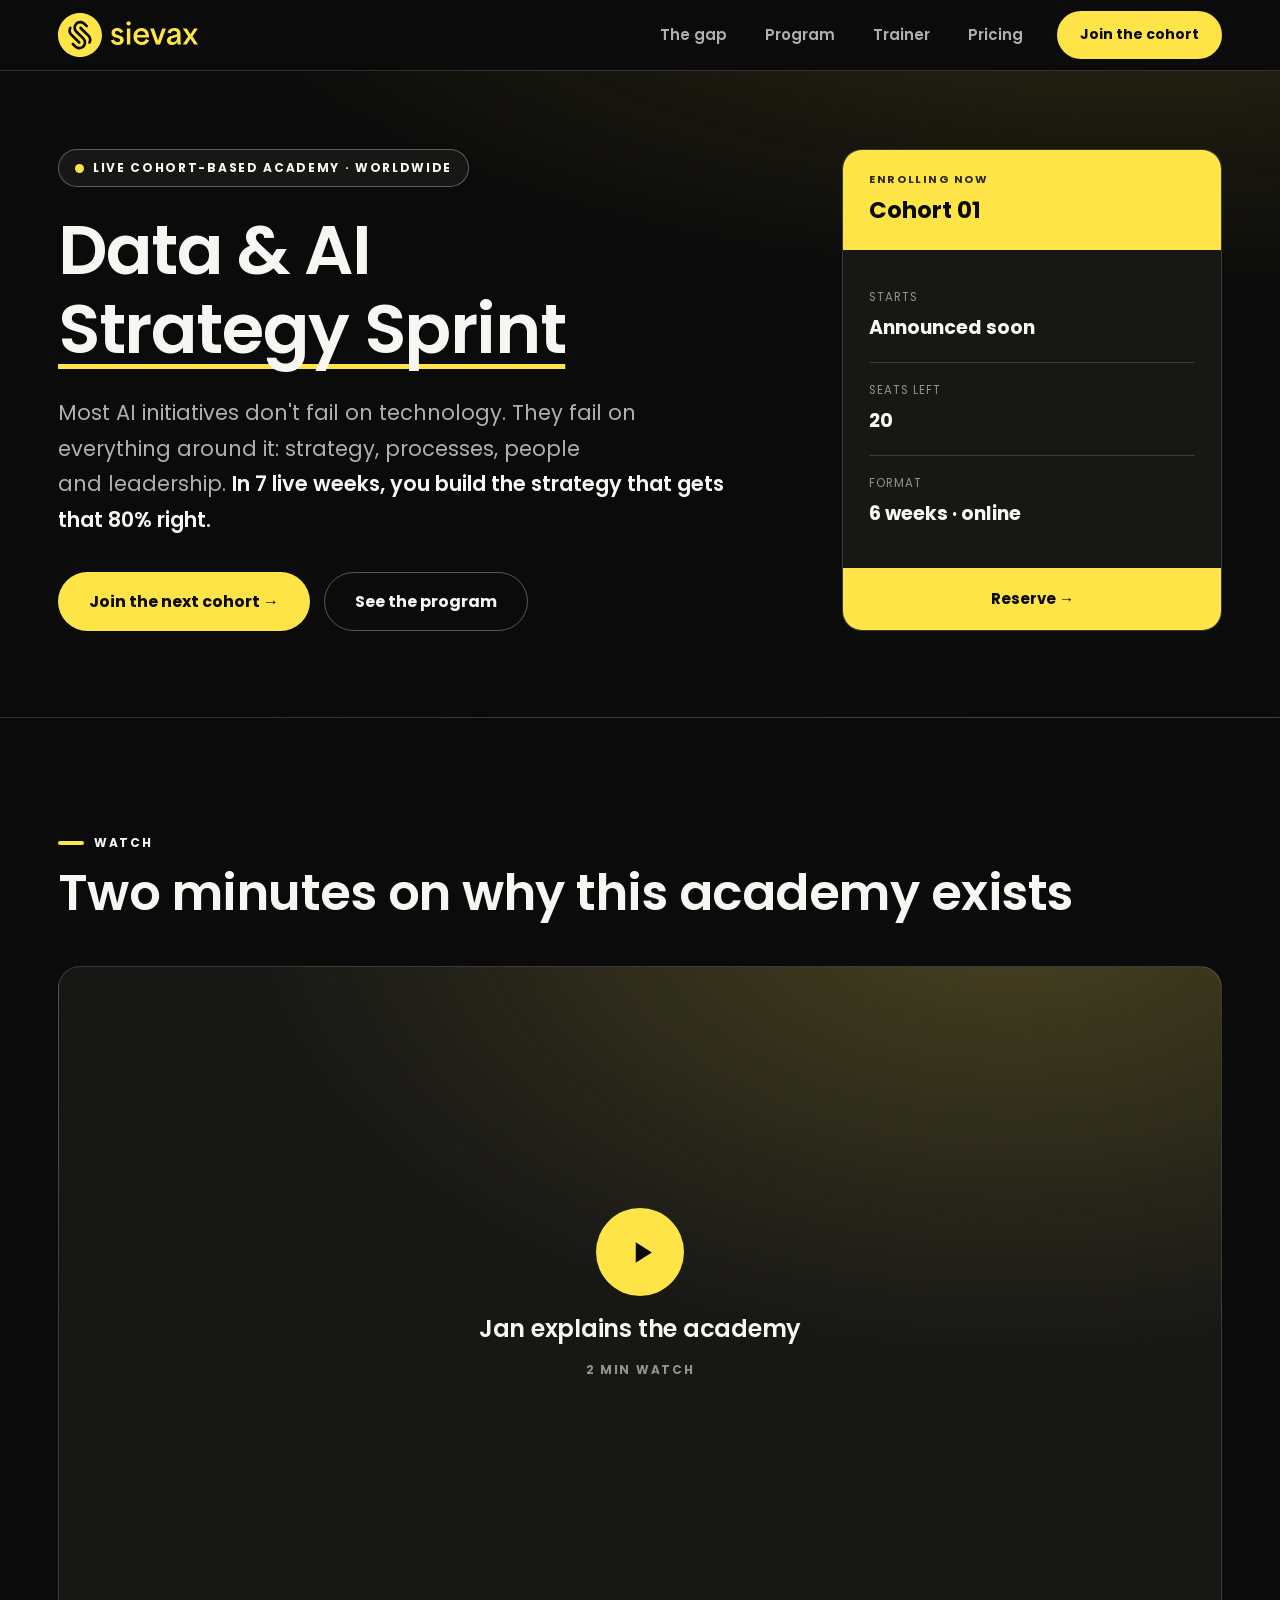
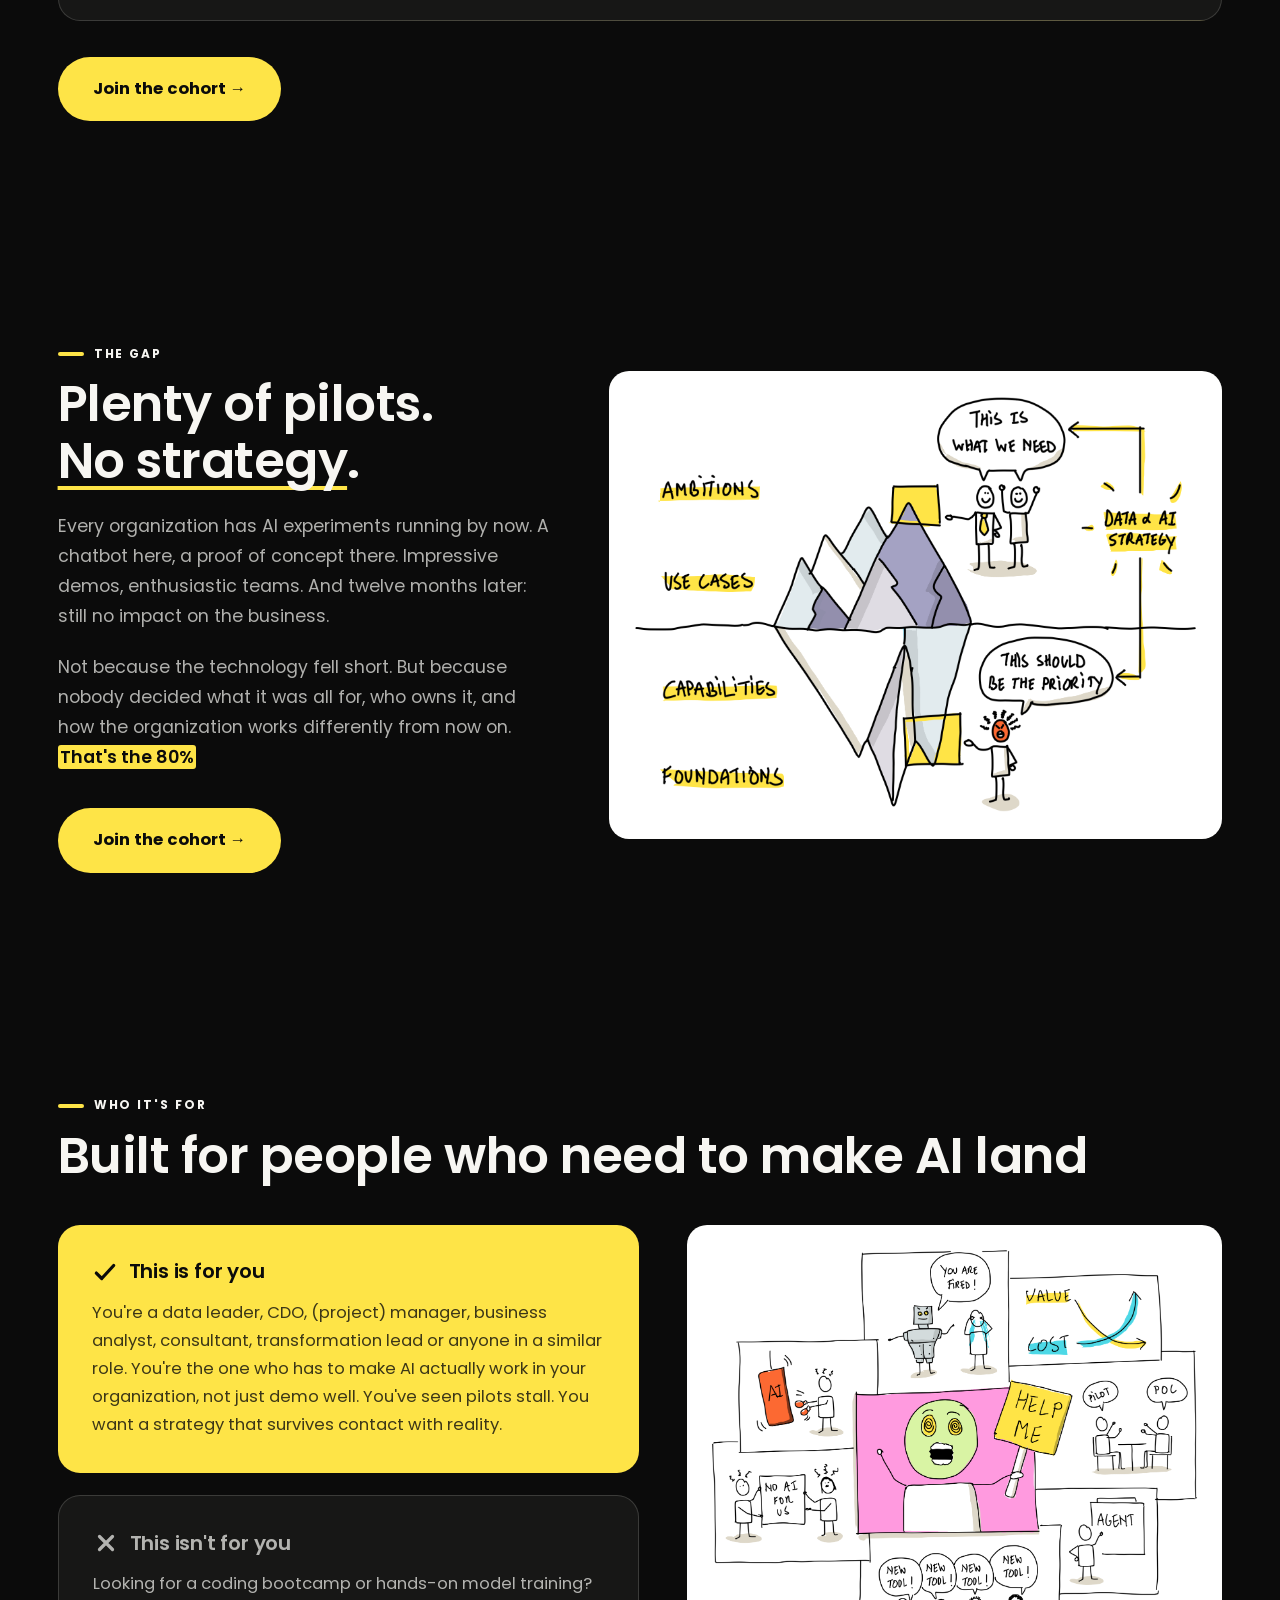
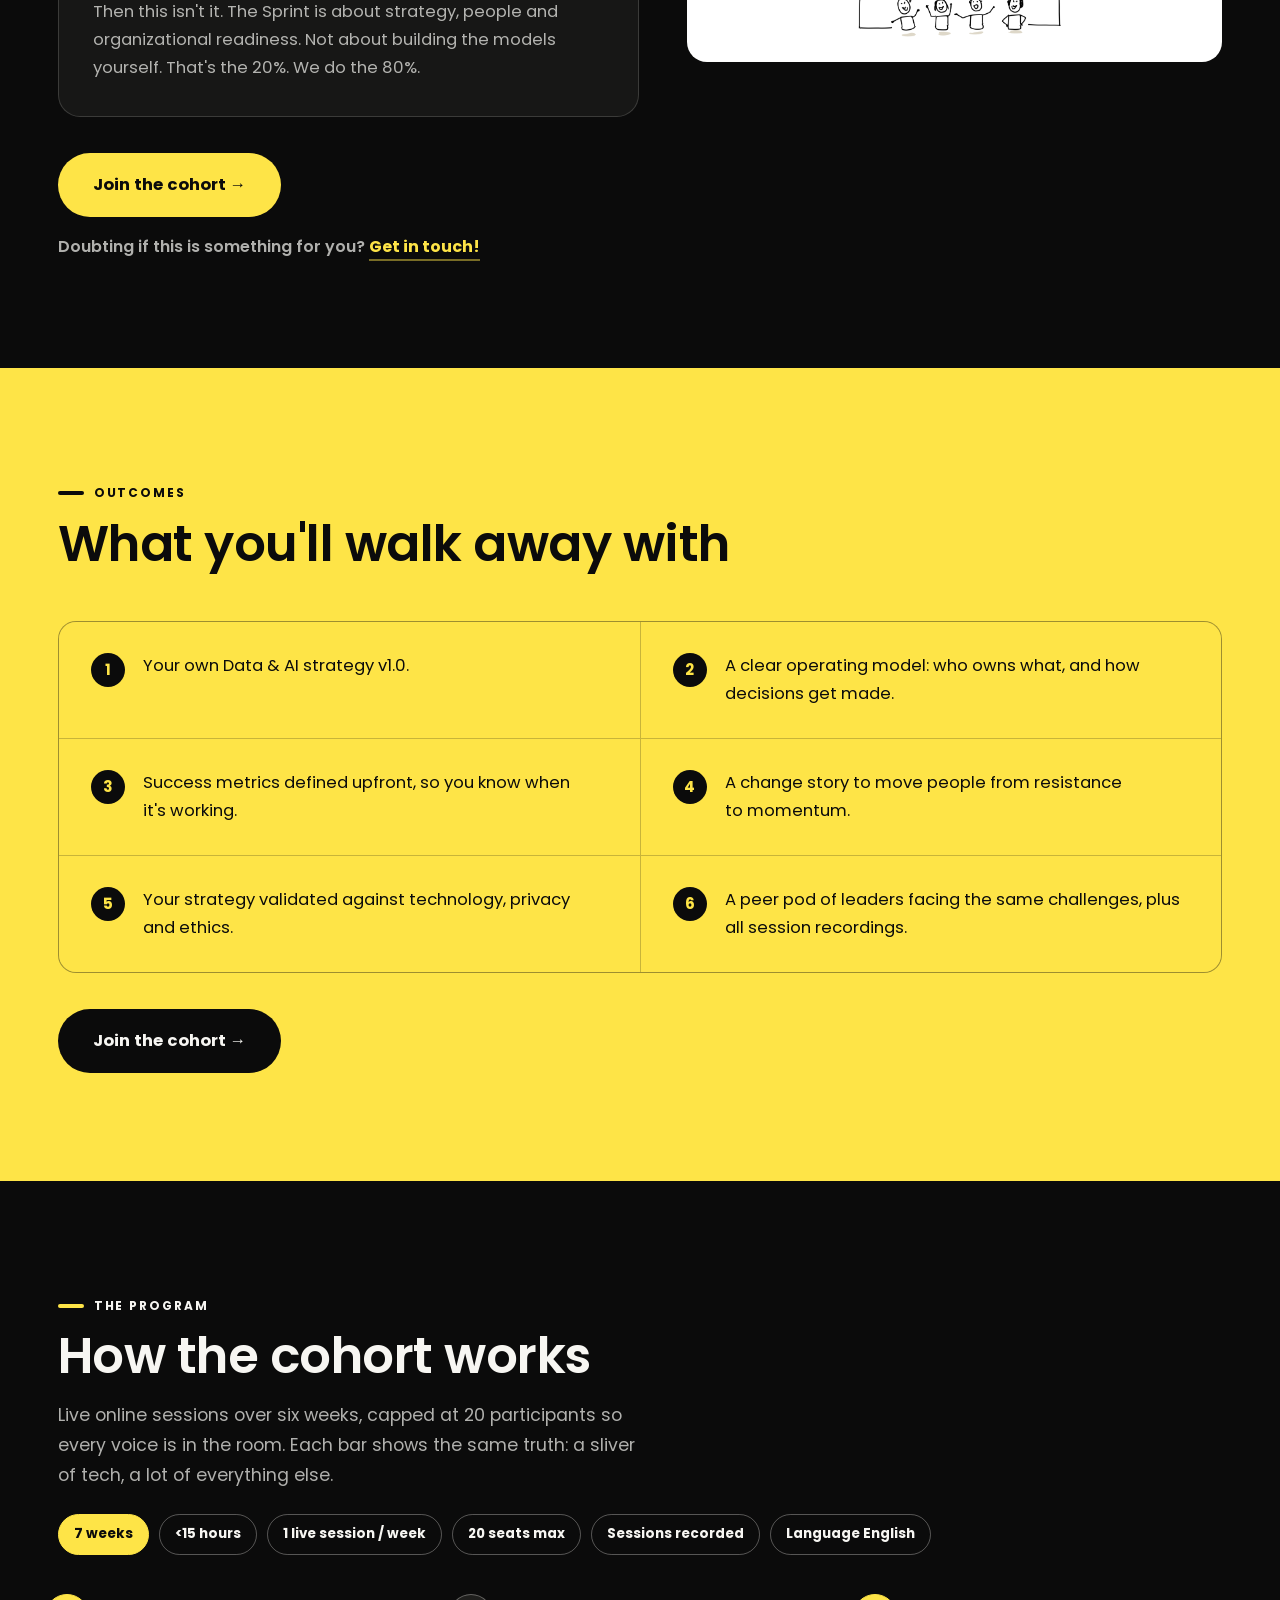
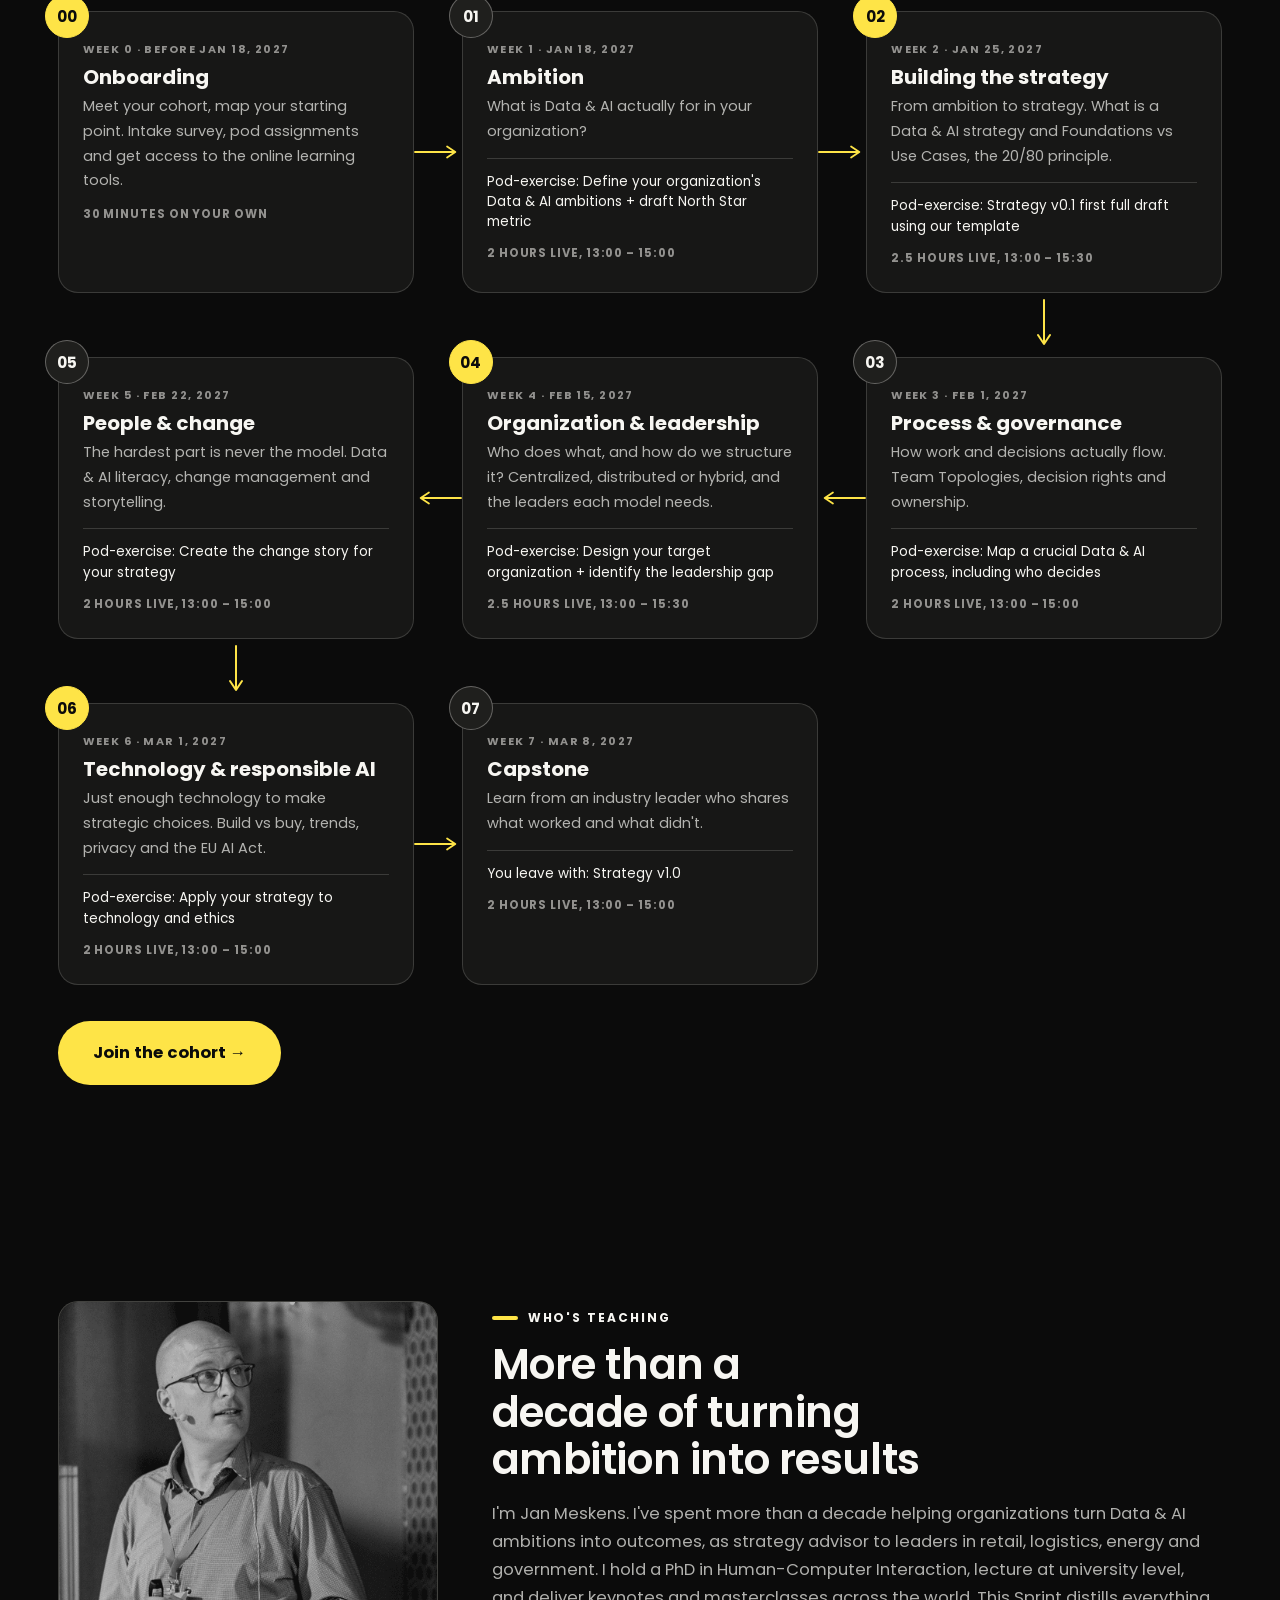
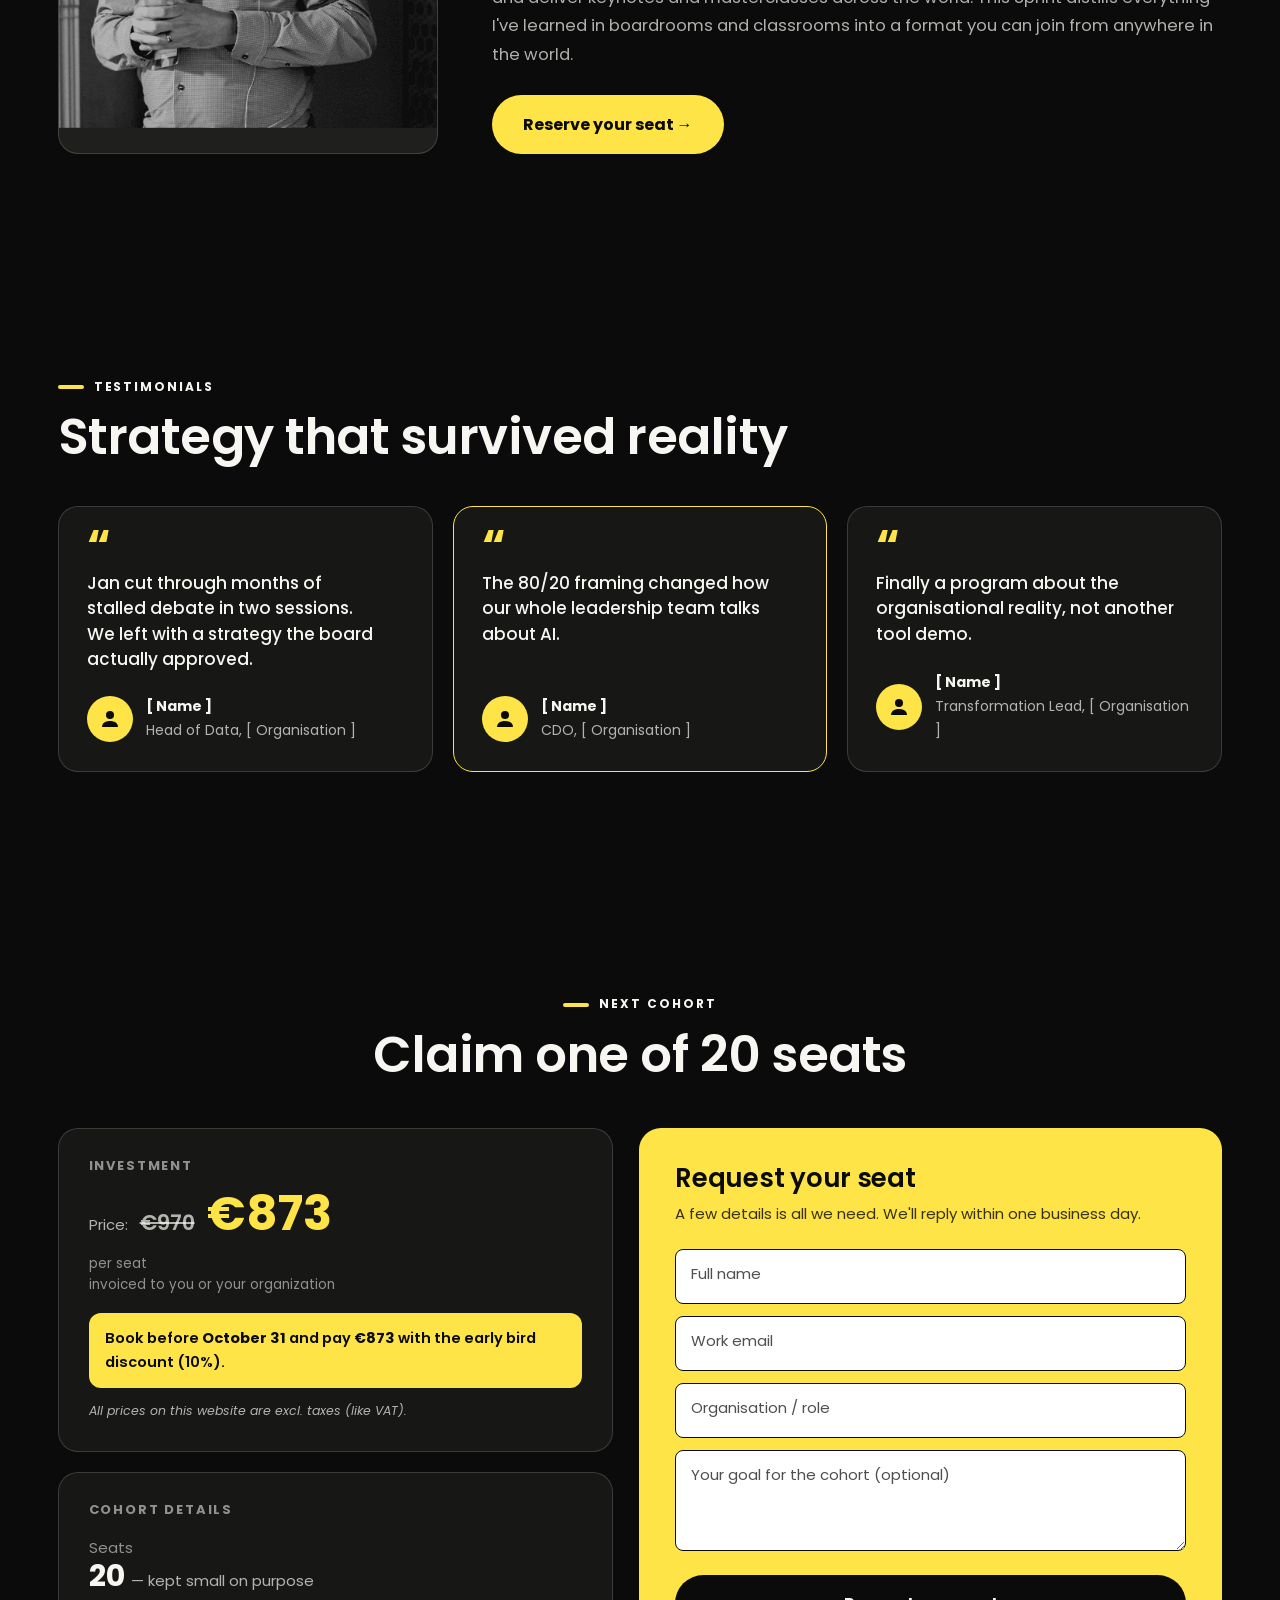
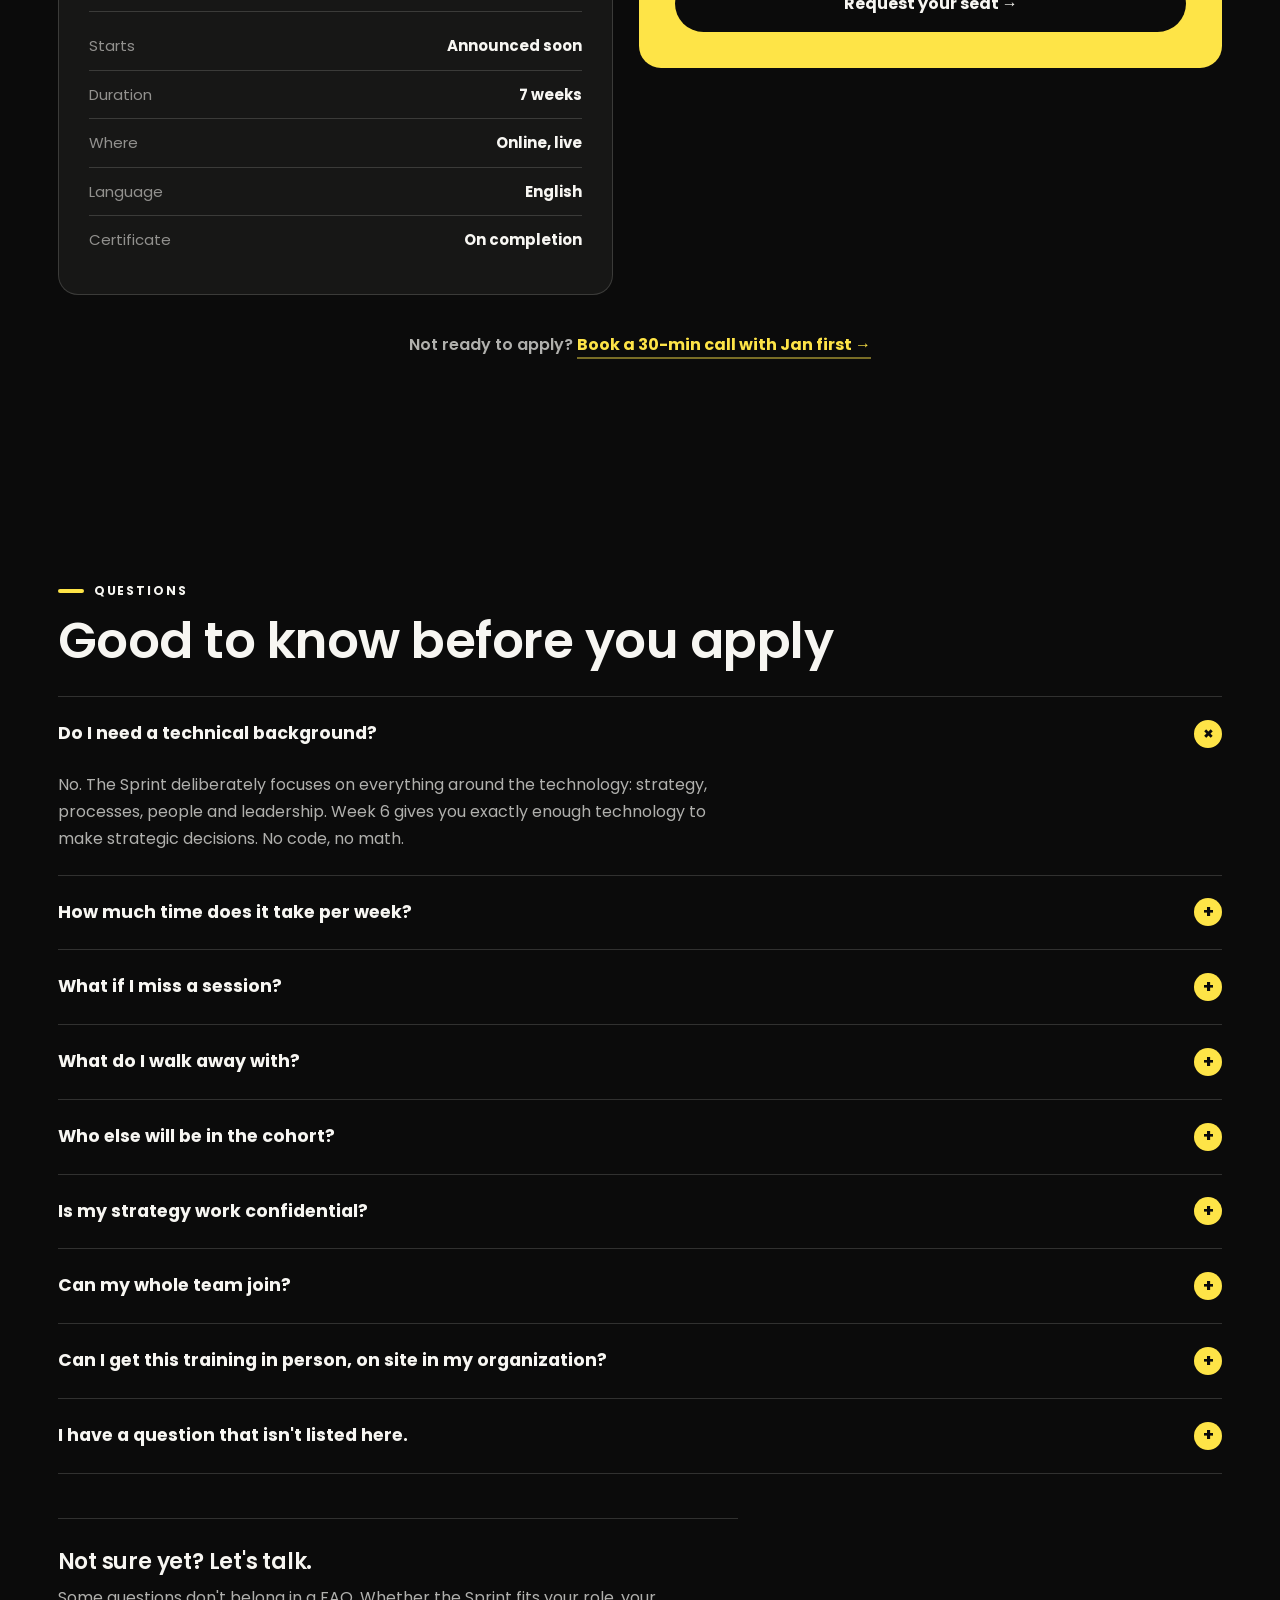
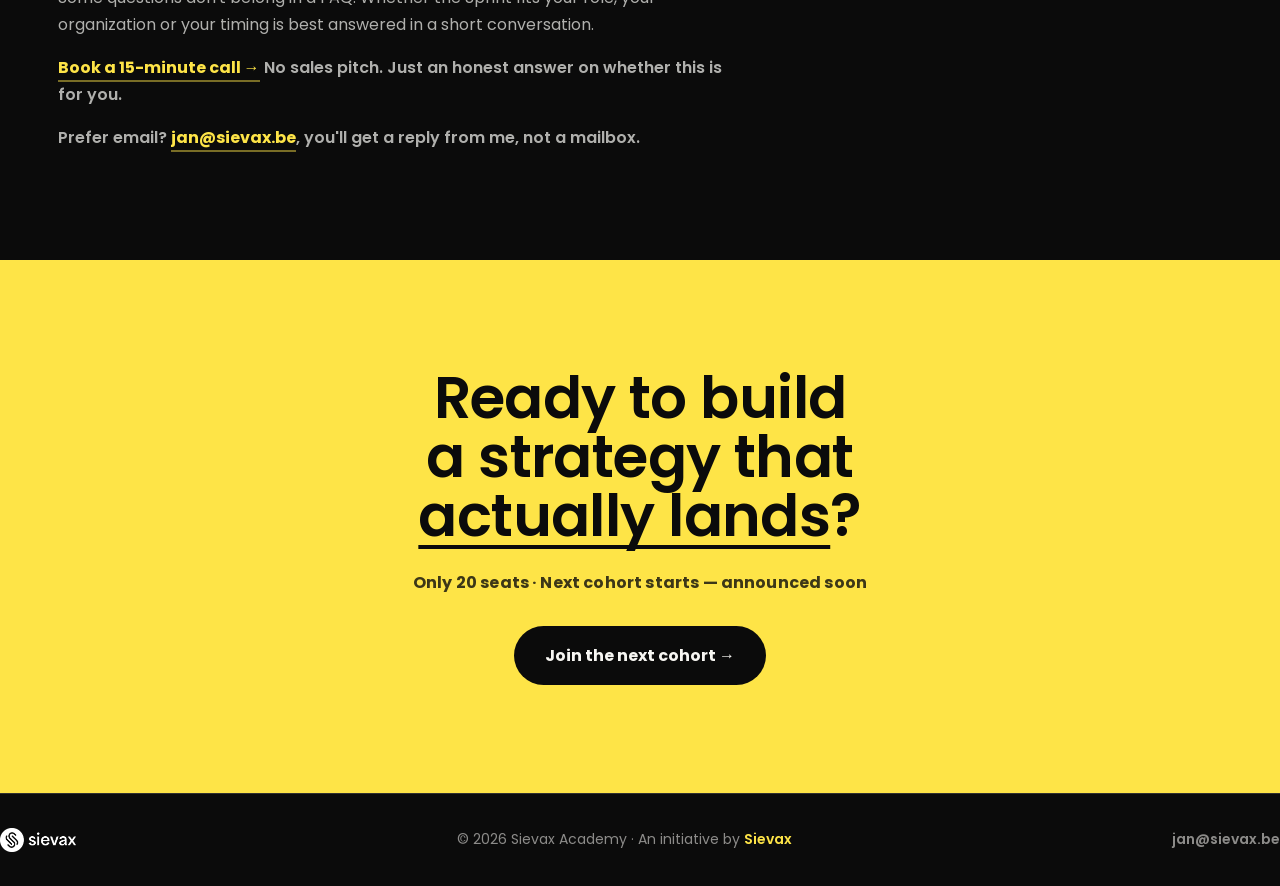
==== commit 1d8d07e1: "Merge FAQ: nine questions + let's-talk closer" ====
--- a/index.html
+++ b/index.html
@@ -91,136 +91,12 @@
     </div>
   </header>
 
-  <!-- ========================= THE GAP ========================= -->
-  <section class="gap" id="gap">
-    <div class="wrap">
-      <div class="gap-grid">
-        <div>
-          <span class="eyebrow">The gap</span>
-          <h2>Plenty of pilots. <span class="uline">No strategy</span>.</h2>
-          <p>Every organization has AI experiments running by now. A chatbot here, a proof of concept there. Impressive demos, enthusiastic teams. And twelve months later: still no impact on the business.</p>
-          <p>Not because the technology fell short. But because nobody decided what it was all for, who owns it, and how the organization works differently from now on.  <span class="gap-accent">That's the 80%</span></p>
-          <a class="btn btn-yellow mid-cta" href="#apply">Join the cohort &rarr;</a>
-        </div>
-        <div class="gap-img">
-          <img src="assets/images/PRIO2.png" alt="Hand-drawn Sievax sketch: a Data &amp; AI strategy drawn as an iceberg. Above the waterline sit ambitions and use cases, which two people point to saying &ldquo;this is what we need&rdquo;; below it sit the capabilities and foundations, where a frustrated colleague says &ldquo;this should be the priority&rdquo;">
-        </div>
-      </div>
-    </div>
-  </section>
-
-  <!-- ========================= AUDIENCE ========================= -->
-  <section id="audience">
-    <div class="wrap">
-      <div class="sec-head"><span class="eyebrow">Who it's for</span><h2>Built for people who need to make AI land</h2></div>
-      <div class="aud-layout">
-        <div class="aud-cards">
-          <div class="aud-card aud-yes">
-            <h3>
-              <svg class="tick" viewBox="0 0 24 24" fill="none" aria-hidden="true"><path d="M4 13l5 5L20 6" stroke="currentColor" stroke-width="3" stroke-linecap="round" stroke-linejoin="round"/></svg>
-              This is for you
-            </h3>
-            <p>You're a data leader, CDO, (project) manager, business analyst, consultant, transformation lead or anyone in a similar role. You're the one who has to make AI actually work in your organization, not just demo well. You've seen pilots stall. You want a strategy that survives contact with reality.</p>
-          </div>
-          <div class="aud-card aud-no">
-            <h3>
-              <svg class="tick" viewBox="0 0 24 24" fill="none" aria-hidden="true"><path d="M6 6l12 12M18 6L6 18" stroke="currentColor" stroke-width="3" stroke-linecap="round"/></svg>
-              This isn't for you
-            </h3>
-            <p>Looking for a coding bootcamp or hands-on model training? Then this isn't it. The Sprint is about strategy, people and organizational readiness. Not about building the models yourself. That's the 20%. We do the 80%.</p>
-          </div>
-          <div class="aud-foot">
-            <a class="btn btn-yellow mid-cta" href="#apply">Join the cohort &rarr;</a>
-            <p class="aud-alt alt-line">Doubting if this is something for you? <a href="mailto:jan@sievax.be">Get in touch!</a></p>
-          </div>
-        </div>
-        <figure class="aud-fig">
-          <div class="gap-img">
-            <img src="assets/images/PRIO1.png" alt="Hand-drawn Sievax collage of AI overwhelm: overlapping sketch panels showing a presenter with spiralling eyes holding a &ldquo;help me&rdquo; sign, teams shouting &ldquo;new tool!&rdquo;, colleagues insisting &ldquo;no AI for us&rdquo;, scattered talk of pilots, POCs and agents, and a chart where cost overtakes value">
-          </div>
-        </figure>
-      </div>
-    </div>
-  </section>
-
-  <!-- ========================= OUTCOMES ========================= -->
-  <section class="outcomes on-yellow">
-    <div class="wrap">
-      <div class="sec-head"><span class="eyebrow">Outcomes</span><h2>What you'll walk away with</h2></div>
-
-      <div class="out-list">
-        <div class="out-item"><span class="num">1</span><p>A Data &amp; AI strategy you can defend to your board.</p></div>
-        <div class="out-item"><span class="num">2</span><p>A clear operating model: who owns what, and how decisions get made.</p></div>
-        <div class="out-item"><span class="num">3</span><p>A framework to assess and build organizational AI readiness.</p></div>
-        <div class="out-item"><span class="num">4</span><p>The change-management playbook to move people from resistance to adoption.</p></div>
-        <div class="out-item"><span class="num">5</span><p>A method to prioritize use cases by impact, not hype.</p></div>
-        <div class="out-item"><span class="num">6</span><p>A peer network of leaders facing the same challenges.</p></div>
-      </div>
-    </div>
-  </section>
-
-  <!-- ========================= PROGRAM ========================= -->
-  <section id="program">
-    <div class="wrap">
-      <div class="prog-top">
-        <div class="sec-head">
-          <span class="eyebrow">The program</span>
-          <h2>How the cohort works</h2>
-          <p class="sec-lead">Live online sessions over six weeks, capped at 20 participants so every voice is in the room. Each bar shows the same truth: a sliver of tech, a lot of everything else.</p>
-        </div>
-        <div class="pills">
-          <span class="pill solid">6 weeks</span>
-          <span class="pill">1 live session / week</span>
-          <span class="pill">20 seats max</span>
-          <span class="pill">Sessions recorded</span>
-          <span class="pill">Language English</span>
-        </div>
-      </div>
-
-      <!-- Roadmap: sticker cards snaking left→right, then back right→left -->
-      <div class="roadmap">
-        <div class="stop r"><span class="no">01</span><div class="wk">Week 1</div><div class="t">Foundations</div><div class="d">Why most of the work is everything except the model</div></div>
-        <div class="stop r"><span class="no">02</span><div class="wk">Week 2</div><div class="t">Building the strategy</div><div class="d">From ambition to a defensible plan</div></div>
-        <div class="stop dn"><span class="no">03</span><div class="wk">Week 3</div><div class="t">The operating model</div><div class="d">Ownership, decision rights, accountability</div></div>
-        <div class="stop l"><span class="no">04</span><div class="wk">Week 4</div><div class="t">Data readiness</div><div class="d">The foundations that make or break delivery</div></div>
-        <div class="stop l"><span class="no">05</span><div class="wk">Week 5</div><div class="t">Change &amp; adoption</div><div class="d">Moving people from resistance to momentum</div></div>
-        <div class="stop"><span class="no">06</span><div class="wk">Week 6</div><div class="t">From pilot to impact</div><div class="d">Scaling beyond the proof of concept</div></div>
-      </div>
-    </div>
-  </section>
-
-  <!-- ========================= TRAINER ========================= -->
-  <section class="trainer" id="trainer">
-    <div class="wrap tr-grid">
-      <div class="tr-photo">
-        <!-- PHOTO SLOT — Jan's portrait (grayscale, upper-center face).
-             To swap, replace assets/images/jan-gs.png with another image.
-             If the file is missing, the "JM" initials show as a fallback. -->
-        <img src="assets/images/jan-gs.png" alt="Jan Meskens" onerror="this.remove()">
-        <span class="tr-initials" aria-hidden="true">JM</span>
-      </div>
-      <div class="tr-copy">
-        <span class="eyebrow">Who's teaching</span>
-        <h2>A decade of turning ambition into results</h2>
-        <p>I'm Jan Meskens — I've spent over a decade helping organizations turn Data &amp; AI ambitions into outcomes, drawing from my own experiences guiding leaders through real transformations. I hold a PhD in Human-Computer Interaction, lecture at university level, and deliver keynotes and masterclasses across Europe. This academy distills everything I teach in the room into a format you can join from anywhere in the world.</p>
-        <div class="tr-tags">
-          <span>PhD, Human-Computer Interaction</span>
-          <span>Guest lecturer</span>
-          <span>Keynote speaker</span>
-          <span>10+ years in the field</span>
-        </div>
-        <a class="btn btn-yellow" href="#apply" style="margin-top:26px">Reserve your seat &rarr;</a>
-      </div>
-    </div>
-  </section>
-
   <!-- ========================= VIDEO ========================= -->
   <section class="video" id="video">
     <div class="wrap">
       <div class="sec-head">
         <span class="eyebrow">Watch</span>
         <h2>Two minutes on why this academy exists</h2>
-        <p class="sec-lead">Jan explains what the cohort covers, who it's for, and the thinking behind the 80/20 — in his own words.</p>
       </div>
 
       <!--
@@ -240,8 +116,137 @@
           <span class="vid-time">2 min watch</span>
         </button>
       </div>
-    </div>
-  </section>
+
+      <a class="btn btn-yellow mid-cta" href="#apply">Join the cohort &rarr;</a>
+    </div>
+  </section>
+
+  <!-- ========================= THE GAP ========================= -->
+  <section class="gap" id="gap">
+    <div class="wrap">
+      <div class="gap-grid">
+        <div>
+          <span class="eyebrow">The gap</span>
+          <h2>Plenty of pilots. <span class="uline">No strategy</span>.</h2>
+          <p>Every organization has AI experiments running by now. A chatbot here, a proof of concept there. Impressive demos, enthusiastic teams. And twelve months later: still no impact on the business.</p>
+          <p>Not because the technology fell short. But because nobody decided what it was all for, who owns it, and how the organization works differently from now on.  <span class="gap-accent">That's the 80%</span></p>
+          <a class="btn btn-yellow mid-cta" href="#apply">Join the cohort &rarr;</a>
+        </div>
+        <div class="gap-img">
+          <img src="assets/images/PRIO2.png" alt="Hand-drawn Sievax sketch: a Data &amp; AI strategy drawn as an iceberg. Above the waterline sit ambitions and use cases, which two people point to saying &ldquo;this is what we need&rdquo;; below it sit the capabilities and foundations, where a frustrated colleague says &ldquo;this should be the priority&rdquo;">
+        </div>
+      </div>
+    </div>
+  </section>
+
+  <!-- ========================= AUDIENCE ========================= -->
+  <section id="audience">
+    <div class="wrap">
+      <div class="sec-head"><span class="eyebrow">Who it's for</span><h2>Built for people who need to make AI land</h2></div>
+      <div class="aud-layout">
+        <div class="aud-cards">
+          <div class="aud-card aud-yes">
+            <h3>
+              <svg class="tick" viewBox="0 0 24 24" fill="none" aria-hidden="true"><path d="M4 13l5 5L20 6" stroke="currentColor" stroke-width="3" stroke-linecap="round" stroke-linejoin="round"/></svg>
+              This is for you
+            </h3>
+            <p>You're a data leader, CDO, (project) manager, business analyst, consultant, transformation lead or anyone in a similar role. You're the one who has to make AI actually work in your organization, not just demo well. You've seen pilots stall. You want a strategy that survives contact with reality.</p>
+          </div>
+          <div class="aud-card aud-no">
+            <h3>
+              <svg class="tick" viewBox="0 0 24 24" fill="none" aria-hidden="true"><path d="M6 6l12 12M18 6L6 18" stroke="currentColor" stroke-width="3" stroke-linecap="round"/></svg>
+              This isn't for you
+            </h3>
+            <p>Looking for a coding bootcamp or hands-on model training? Then this isn't it. The Sprint is about strategy, people and organizational readiness. Not about building the models yourself. That's the 20%. We do the 80%.</p>
+          </div>
+          <div class="aud-foot">
+            <a class="btn btn-yellow mid-cta" href="#apply">Join the cohort &rarr;</a>
+            <p class="aud-alt alt-line">Doubting if this is something for you? <a href="mailto:jan@sievax.be">Get in touch!</a></p>
+          </div>
+        </div>
+        <figure class="aud-fig">
+          <div class="gap-img">
+            <img src="assets/images/PRIO1.png" alt="Hand-drawn Sievax collage of AI overwhelm: overlapping sketch panels showing a presenter with spiralling eyes holding a &ldquo;help me&rdquo; sign, teams shouting &ldquo;new tool!&rdquo;, colleagues insisting &ldquo;no AI for us&rdquo;, scattered talk of pilots, POCs and agents, and a chart where cost overtakes value">
+          </div>
+        </figure>
+      </div>
+    </div>
+  </section>
+
+  <!-- ========================= OUTCOMES ========================= -->
+  <section class="outcomes on-yellow">
+    <div class="wrap">
+      <div class="sec-head"><span class="eyebrow">Outcomes</span><h2>What you'll walk away with</h2></div>
+
+      <div class="out-list">
+        <div class="out-item"><span class="num">1</span><p>Your own Data &amp; AI strategy v1.0.</p></div>
+        <div class="out-item"><span class="num">2</span><p>A clear operating model: who owns what, and how decisions get made.</p></div>
+        <div class="out-item"><span class="num">3</span><p>Success metrics defined upfront, so you know when it's working.</p></div>
+        <div class="out-item"><span class="num">4</span><p>A change story to move people from resistance to momentum.</p></div>
+        <div class="out-item"><span class="num">5</span><p>Your strategy validated against technology, privacy and ethics.</p></div>
+        <div class="out-item"><span class="num">6</span><p>A peer pod of leaders facing the same challenges, plus all session recordings.</p></div>
+      </div>
+
+      <a class="btn btn-yellow mid-cta" href="#apply">Join the cohort &rarr;</a>
+    </div>
+  </section>
+
+  <!-- ========================= PROGRAM ========================= -->
+  <section id="program">
+    <div class="wrap">
+      <div class="prog-top">
+        <div class="sec-head">
+          <span class="eyebrow">The program</span>
+          <h2>How the cohort works</h2>
+          <p class="sec-lead">Live online sessions over six weeks, capped at 20 participants so every voice is in the room. Each bar shows the same truth: a sliver of tech, a lot of everything else.</p>
+        </div>
+        <div class="pills">
+          <span class="pill solid">7 weeks</span>
+          <span class="pill">&lt;15 hours</span>
+          <span class="pill">1 live session / week</span>
+          <span class="pill">20 seats max</span>
+          <span class="pill">Sessions recorded</span>
+          <span class="pill">Language English</span>
+        </div>
+      </div>
+
+      <!-- Roadmap: sticker cards snaking left→right, then back right→left -->
+      <!-- Snake continues onto a third row: 8 stops now, so row 1 reads L→R,
+           row 2 right→left, row 3 L→R again. -->
+      <div class="roadmap">
+        <div class="stop r"><span class="no">00</span><div class="wk">Week 0 &middot; Before Jan 18, 2027</div><div class="t">Onboarding</div><div class="d">Meet your cohort, map your starting point. Intake survey, pod assignments and get access to the online learning tools.</div><div class="dur">30 minutes on your own</div></div>
+        <div class="stop r"><span class="no">01</span><div class="wk">Week 1 &middot; Jan 18, 2027</div><div class="t">Ambition</div><div class="d">What is Data &amp; AI actually for in your organization?</div><div class="pod">Pod-exercise: Define your organization's Data &amp; AI ambitions + draft North Star metric</div><div class="dur">2 hours live, 13:00 &ndash; 15:00</div></div>
+        <div class="stop dn"><span class="no">02</span><div class="wk">Week 2 &middot; Jan 25, 2027</div><div class="t">Building the strategy</div><div class="d">From ambition to strategy. What is a Data &amp; AI strategy and Foundations vs Use Cases, the 20/80 principle.</div><div class="pod">Pod-exercise: Strategy v0.1 first full draft using our template</div><div class="dur">2.5 hours live, 13:00 &ndash; 15:30</div></div>
+        <div class="stop l"><span class="no">03</span><div class="wk">Week 3 &middot; Feb 1, 2027</div><div class="t">Process &amp; governance</div><div class="d">How work and decisions actually flow. Team Topologies, decision rights and ownership.</div><div class="pod">Pod-exercise: Map a crucial Data &amp; AI process, including who decides</div><div class="dur">2 hours live, 13:00 &ndash; 15:00</div></div>
+        <div class="stop l"><span class="no">04</span><div class="wk">Week 4 &middot; Feb 15, 2027</div><div class="t">Organization &amp; leadership</div><div class="d">Who does what, and how do we structure it? Centralized, distributed or hybrid, and the leaders each model needs.</div><div class="pod">Pod-exercise: Design your target organization + identify the leadership gap</div><div class="dur">2.5 hours live, 13:00 &ndash; 15:30</div></div>
+        <div class="stop dn"><span class="no">05</span><div class="wk">Week 5 &middot; Feb 22, 2027</div><div class="t">People &amp; change</div><div class="d">The hardest part is never the model. Data &amp; AI literacy, change management and storytelling.</div><div class="pod">Pod-exercise: Create the change story for your strategy</div><div class="dur">2 hours live, 13:00 &ndash; 15:00</div></div>
+        <div class="stop r"><span class="no">06</span><div class="wk">Week 6 &middot; Mar 1, 2027</div><div class="t">Technology &amp; responsible AI</div><div class="d">Just enough technology to make strategic choices. Build vs buy, trends, privacy and the EU AI Act.</div><div class="pod">Pod-exercise: Apply your strategy to technology and ethics</div><div class="dur">2 hours live, 13:00 &ndash; 15:00</div></div>
+        <div class="stop"><span class="no">07</span><div class="wk">Week 7 &middot; Mar 8, 2027</div><div class="t">Capstone</div><div class="d">Learn from an industry leader who shares what worked and what didn't.</div><div class="pod">You leave with: Strategy v1.0</div><div class="dur">2 hours live, 13:00 &ndash; 15:00</div></div>
+      </div>
+
+      <a class="btn btn-yellow mid-cta" href="#apply">Join the cohort &rarr;</a>
+    </div>
+  </section>
+
+  <!-- ========================= TRAINER ========================= -->
+  <section class="trainer" id="trainer">
+    <div class="wrap tr-grid">
+      <div class="tr-photo">
+        <!-- PHOTO SLOT — Jan's portrait (grayscale, upper-center face).
+             To swap, replace assets/images/jan-gs.png with another image.
+             If the file is missing, the "JM" initials show as a fallback. -->
+        <img src="assets/images/jan-gs.png" alt="Jan Meskens" onerror="this.remove()">
+        <span class="tr-initials" aria-hidden="true">JM</span>
+      </div>
+      <div class="tr-copy">
+        <span class="eyebrow">Who's teaching</span>
+        <h2>More than a decade of turning ambition into results</h2>
+        <p>I'm Jan Meskens. I've spent more than a decade helping organizations turn Data &amp; AI ambitions into outcomes, as strategy advisor to leaders in retail, logistics, energy and government. I hold a PhD in Human-Computer Interaction, lecture at university level, and deliver keynotes and masterclasses across the world. This Sprint distills everything I've learned in boardrooms and classrooms into a format you can join from anywhere in the world.</p>
+        <a class="btn btn-yellow" href="#apply" style="margin-top:26px">Reserve your seat &rarr;</a>
+      </div>
+    </div>
+  </section>
+
 
   <!-- ========================= TESTIMONIALS ========================= -->
   <section>
@@ -351,12 +356,28 @@
   <section>
     <div class="wrap">
       <div class="sec-head" style="margin-bottom:26px"><span class="eyebrow">Questions</span><h2>Good to know before you apply</h2></div>
-      <details open><summary>What language is the program in?<span class="ic">+</span></summary><p>English, so participants can join from anywhere in the world.</p></details>
-      <details><summary>Do I need a technical background?<span class="ic">+</span></summary><p>No. This is a strategy and leadership program, not a coding course. You'll work on the organizational side of Data &amp; AI.</p></details>
-      <details><summary>What if I miss a live session?<span class="ic">+</span></summary><p>Every live session is recorded, so you can catch up without losing your place in the cohort.</p></details>
-      <details><summary>What timezone are the sessions in?<span class="ic">+</span></summary><p>Central European Time (CET) — chosen to stay workable across Europe. Recordings cover the rest.</p></details>
-      <details><summary>Is there a certificate?<span class="ic">+</span></summary><p>Yes — you receive a certificate of completion at the end of the cohort.</p></details>
-      <details><summary>Can my employer pay?<span class="ic">+</span></summary><p>Yes. We invoice organizations directly, and many participants expense the program.</p></details>
+      <details open><summary>Do I need a technical background?<span class="ic">+</span></summary><p>No. The Sprint deliberately focuses on everything around the technology: strategy, processes, people and leadership. Week 6 gives you exactly enough technology to make strategic decisions. No code, no math.</p></details>
+      <details><summary>How much time does it take per week?<span class="ic">+</span></summary><p>2 hours live (2.5 hours in weeks 2 and 7). No mandatory homework. If you want to sharpen your strategy document between sessions, count on an extra hour. Your choice.</p></details>
+      <details><summary>What if I miss a session?<span class="ic">+</span></summary><p>Every session is recorded, so you can catch up whenever it suits you. But the exercises, feedback and peer discussions are the heart of the programme, so plan to attend live whenever you can.</p></details>
+      <details><summary>What do I walk away with?<span class="ic">+</span></summary><p>Your own Data &amp; AI strategy, version 1.0. Built week by week, stress-tested against technology and ethics, and ready to put on the table in your organization. Plus a certificate, awarded when you submit your strategy.</p></details>
+      <details><summary>Who else will be in the cohort?<span class="ic">+</span></summary><p>Data leaders, CDOs, managers, consultants and transformation leads from different organizations and sectors. You'll work all 7 weeks in a fixed pod of 3 to 4 peers. Small enough to know each other, diverse enough to learn from each other.</p></details>
+      <details><summary>Is my strategy work confidential?<span class="ic">+</span></summary><p>Yes. What you share in your pod stays in your pod. You decide how much organizational detail you bring in; the exercises work at whatever level of openness you're comfortable with.</p></details>
+      <details><summary>Can my whole team join?<span class="ic">+</span></summary><p>Absolutely, and it's worth considering: a shared strategy language is half the battle. For 3 or more participants from one organization, <a href="mailto:jan@sievax.be">get in touch</a> for group pricing.</p></details>
+      <details><summary>Can I get this training in person, on site in my organization?<span class="ic">+</span></summary><p>Yes. We deliver this programme on site for teams, anywhere in the world, tailored to your organization's context. <a href="mailto:jan@sievax.be">Get in touch</a> to discuss the possibilities.</p></details>
+      <details><summary>I have a question that isn't listed here.<span class="ic">+</span></summary><p><a href="mailto:jan@sievax.be">Get in touch</a>! You'll get an answer from me, not a mailbox.</p></details>
+
+      <!-- Soft alternative to applying, for people still weighing it up. -->
+      <div class="faq-talk">
+        <h3>Not sure yet? Let's talk.</h3>
+        <p>Some questions don't belong in a FAQ. Whether the Sprint fits your role, your organization or your timing is best answered in a short conversation.</p>
+        <p class="alt-line">
+          <!-- TODO: this points at the existing 30-min Calendly. A real
+               15-minute booking link is still needed from the client. -->
+          <a href="https://calendly.com/jan-sievax/call-30-jan" target="_blank" rel="noopener">Book a 15-minute call &rarr;</a>
+          No sales pitch. Just an honest answer on whether this is for you.
+        </p>
+        <p class="alt-line">Prefer email? <a href="mailto:jan@sievax.be">jan@sievax.be</a>, you'll get a reply from me, not a mailbox.</p>
+      </div>
     </div>
   </section>
 
--- a/css/flat.css
+++ b/css/flat.css
@@ -860,6 +860,26 @@
   font-size: 14.5px;
   margin-top: 6px;
 }
+/* pod exercise — the recurring "what you actually do" line, set off by a
+   hairline so it reads as a distinct beat from the session description */
+.stop .pod {
+  color: var(--fg);
+  font-size: 13.5px;
+  line-height: 1.5;
+  margin-top: 14px;
+  padding-top: 13px;
+  border-top: 1px solid var(--line);
+}
+/* duration — a quiet metadata footer, same treatment as the .wk label above */
+.stop .dur {
+  font-family: var(--disp);
+  font-weight: 700;
+  font-size: 11.5px;
+  letter-spacing: 0.08em;
+  text-transform: uppercase;
+  color: var(--faint);
+  margin-top: 12px;
+}
 /* connectors sit in the grid gaps */
 .stop::after {
   content: "";
@@ -943,20 +963,6 @@
   font-size: 16.5px;
   margin-top: 16px;
   max-width: 68ch;
-}
-.tr-tags {
-  display: flex;
-  flex-wrap: wrap;
-  gap: 9px;
-  margin-top: 22px;
-}
-.tr-tags span {
-  font-family: var(--disp);
-  font-size: 13px;
-  font-weight: 700;
-  border: 1.5px solid var(--line-strong);
-  border-radius: 999px;
-  padding: 7px 15px;
 }
 
 /* VIDEO — click-to-load explainer */
@@ -1456,6 +1462,26 @@
   max-width: 68ch;
 }
 
+/* the soft "let's talk" closer under the FAQ — quiet by design, so it reads
+   as the FAQ's last row rather than competing with the yellow CTA below */
+.faq-talk {
+  margin-top: 44px;
+  padding-top: 30px;
+  border-top: 1px solid var(--line);
+  max-width: 68ch;
+}
+.faq-talk h3 {
+  font-size: 22px;
+}
+.faq-talk p {
+  color: var(--muted);
+  font-size: 16px;
+  margin-top: 10px;
+}
+.faq-talk .alt-line {
+  margin-top: 16px;
+}
+
 /* FINAL — the yellow send-off */
 .final {
   text-align: center;
@@ -1517,6 +1543,7 @@
 
 /* roadmap snake: row 2 runs right→left under row 1 */
 @media (min-width: 901px) {
+  /* row 2 runs right→left under row 1 … */
   .stop:nth-child(4) {
     grid-column: 3;
     grid-row: 2;
@@ -1528,6 +1555,15 @@
   .stop:nth-child(6) {
     grid-column: 1;
     grid-row: 2;
+  }
+  /* … then row 3 turns back left→right for the last two stops */
+  .stop:nth-child(7) {
+    grid-column: 1;
+    grid-row: 3;
+  }
+  .stop:nth-child(8) {
+    grid-column: 2;
+    grid-row: 3;
   }
 }
 
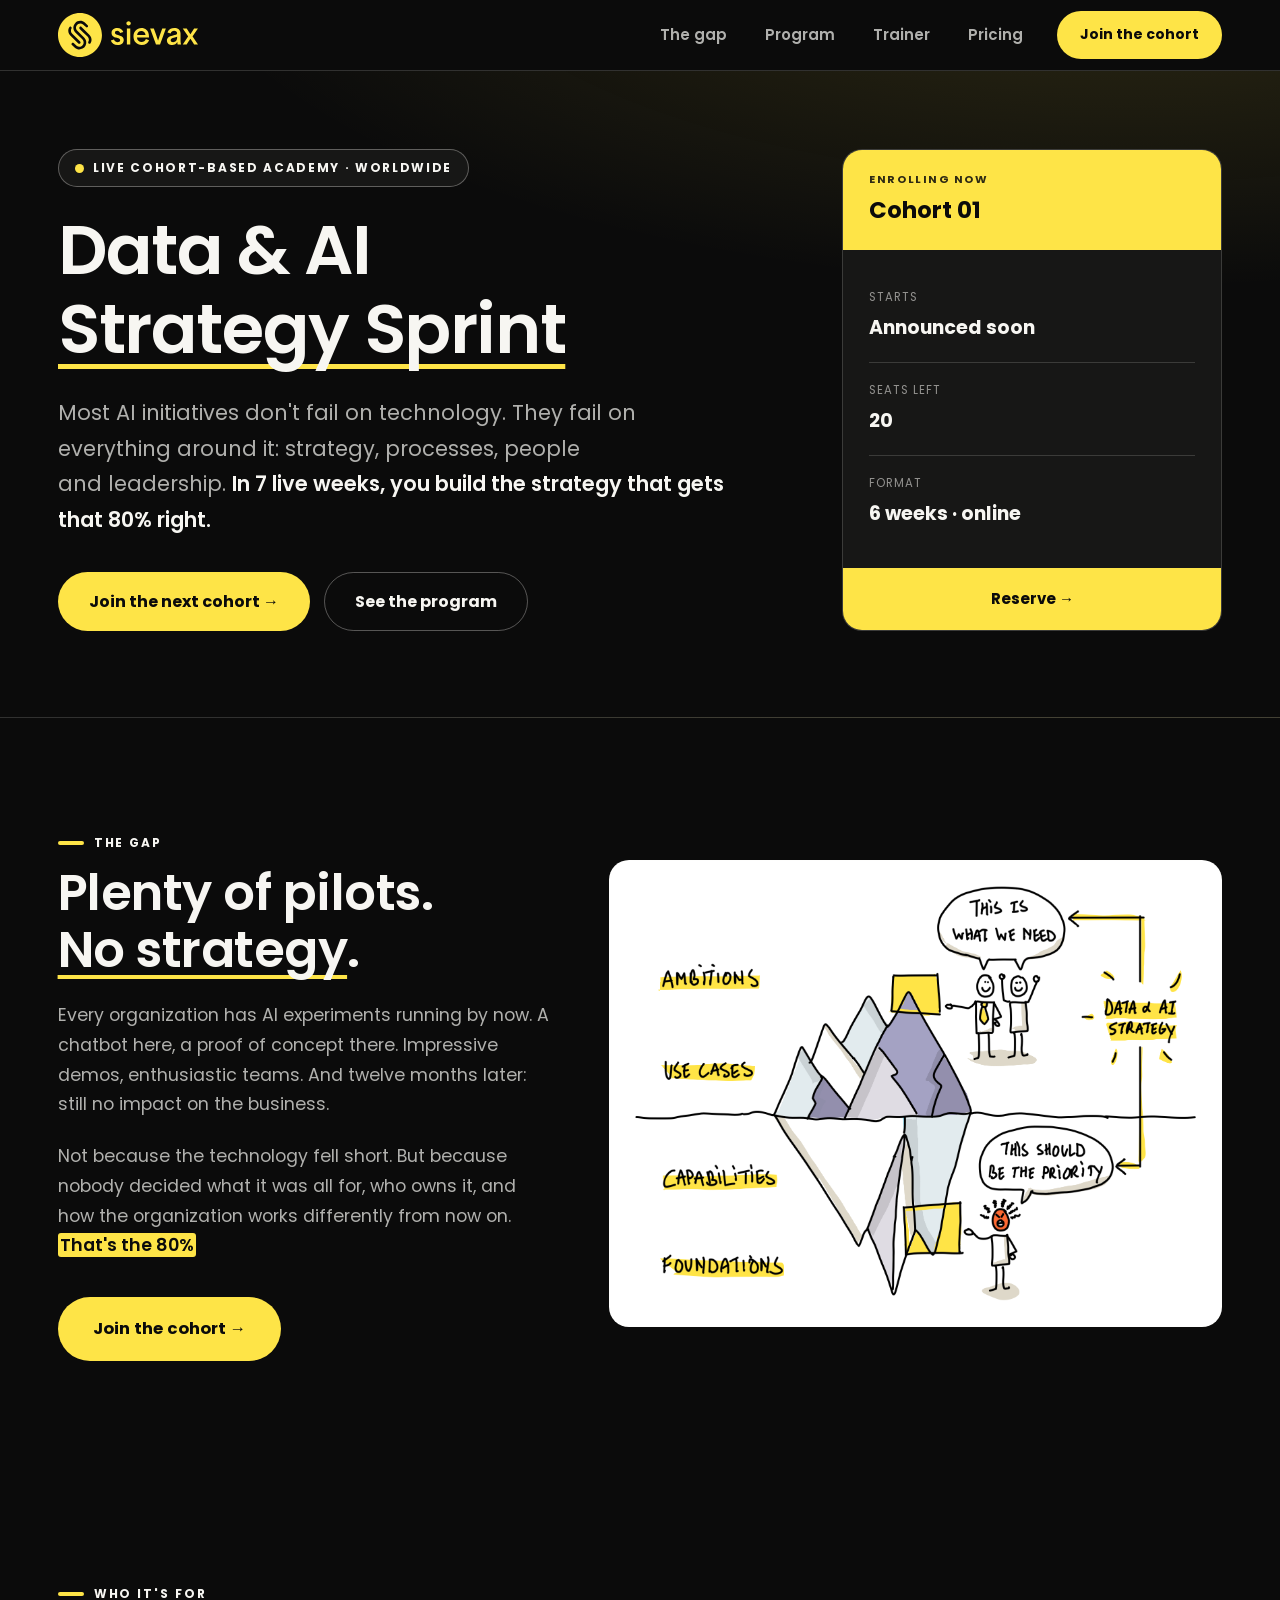
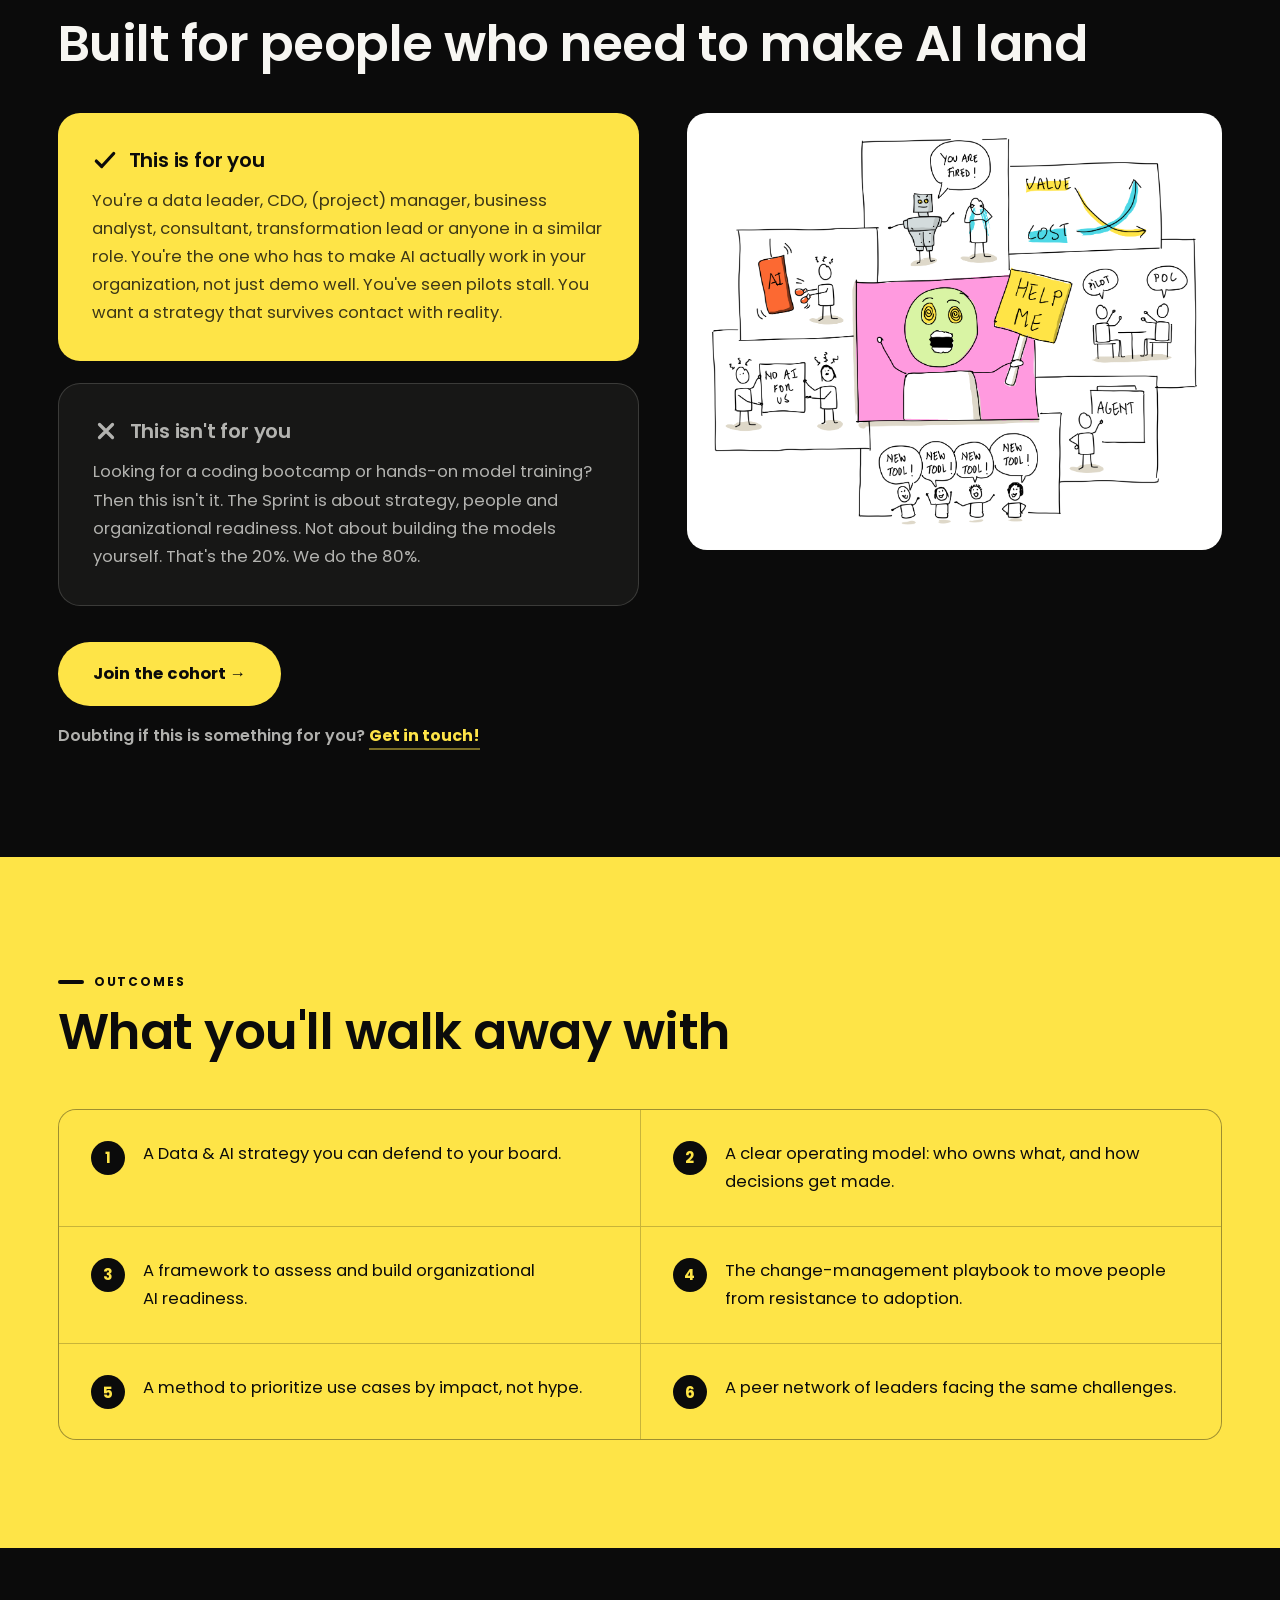
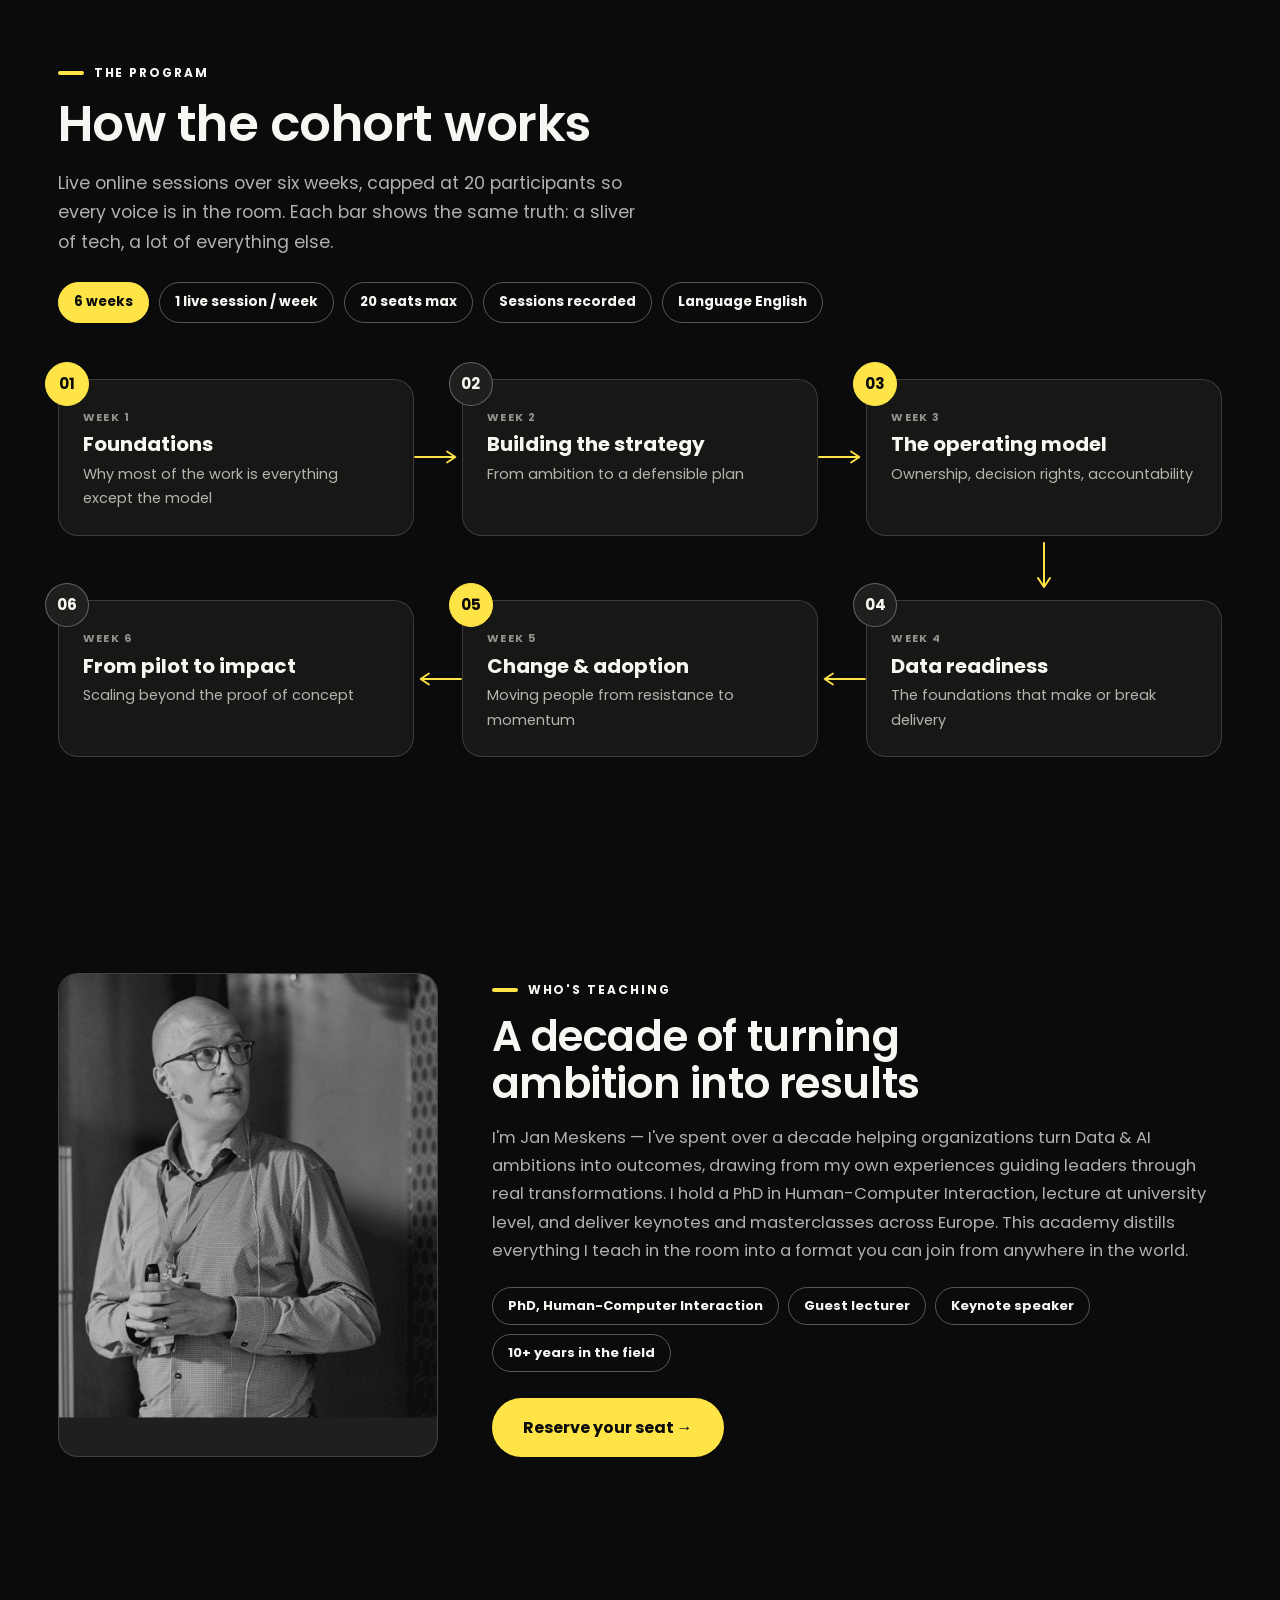
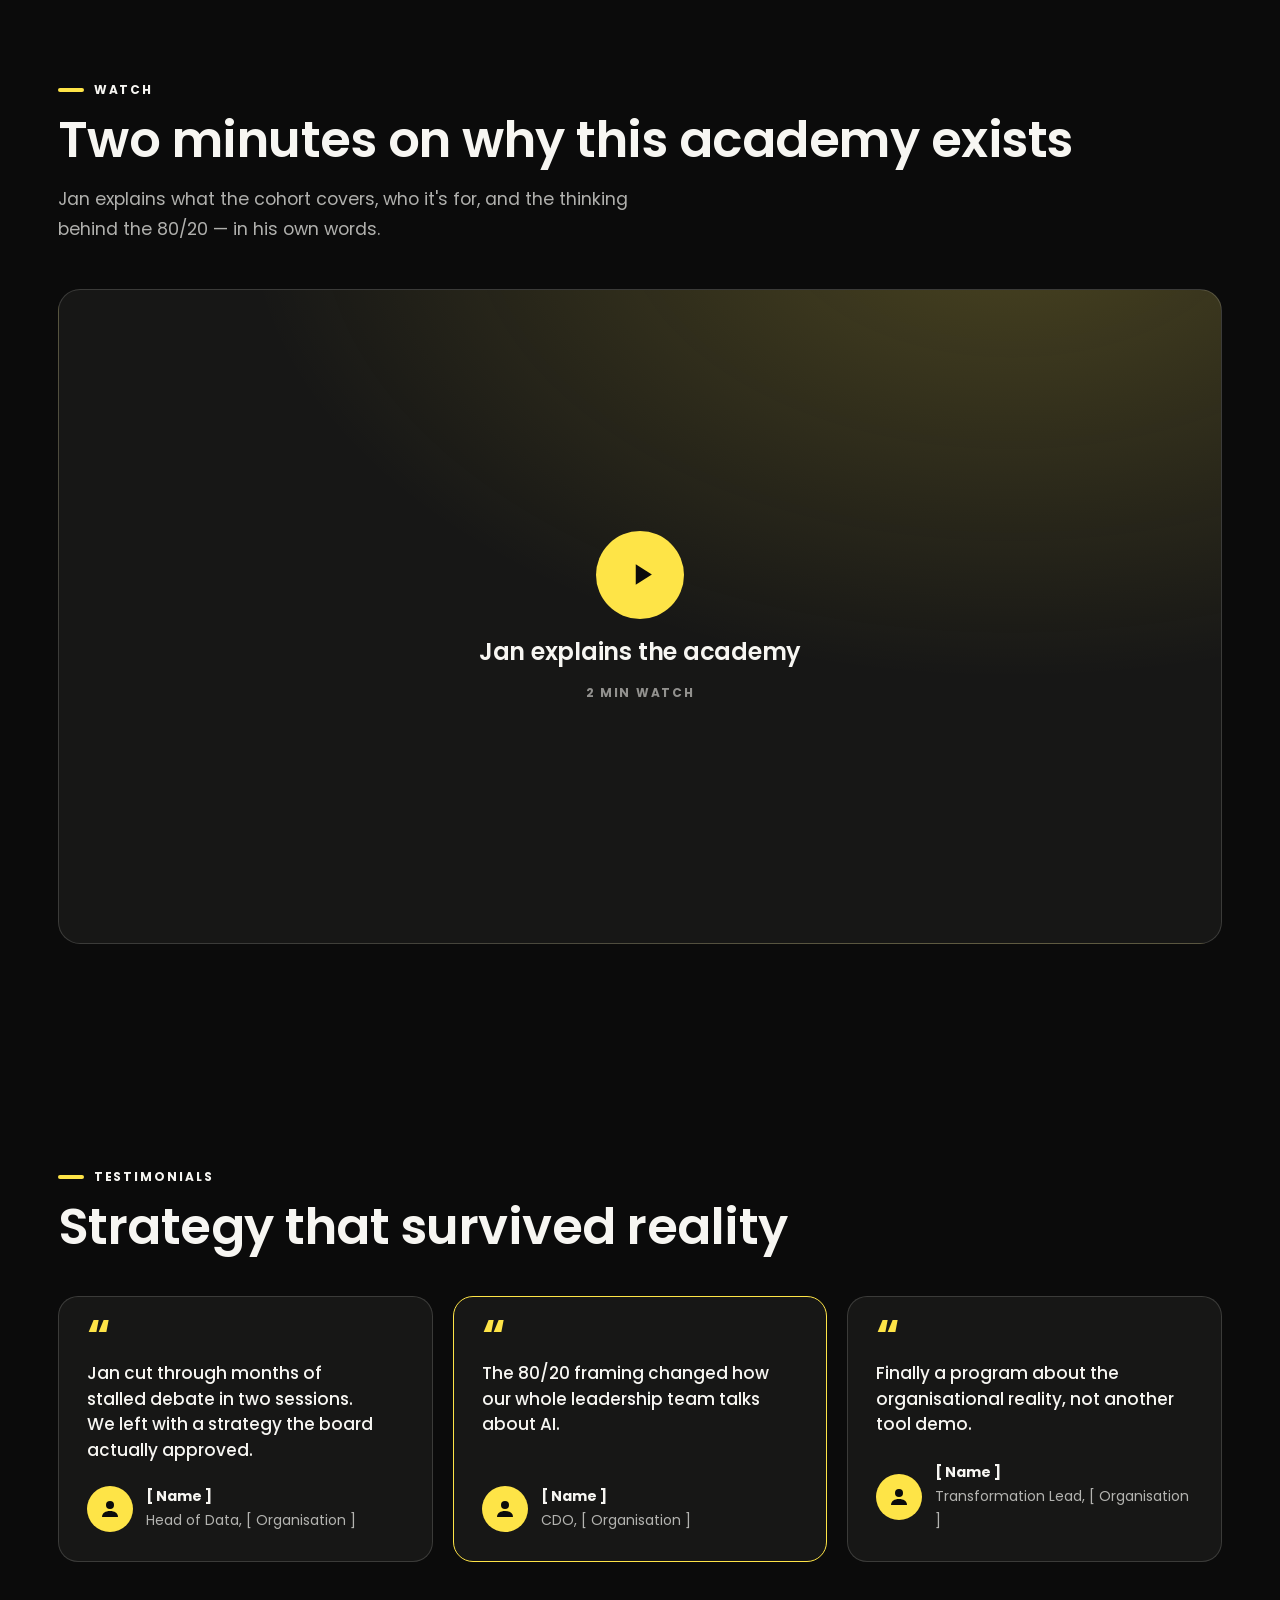
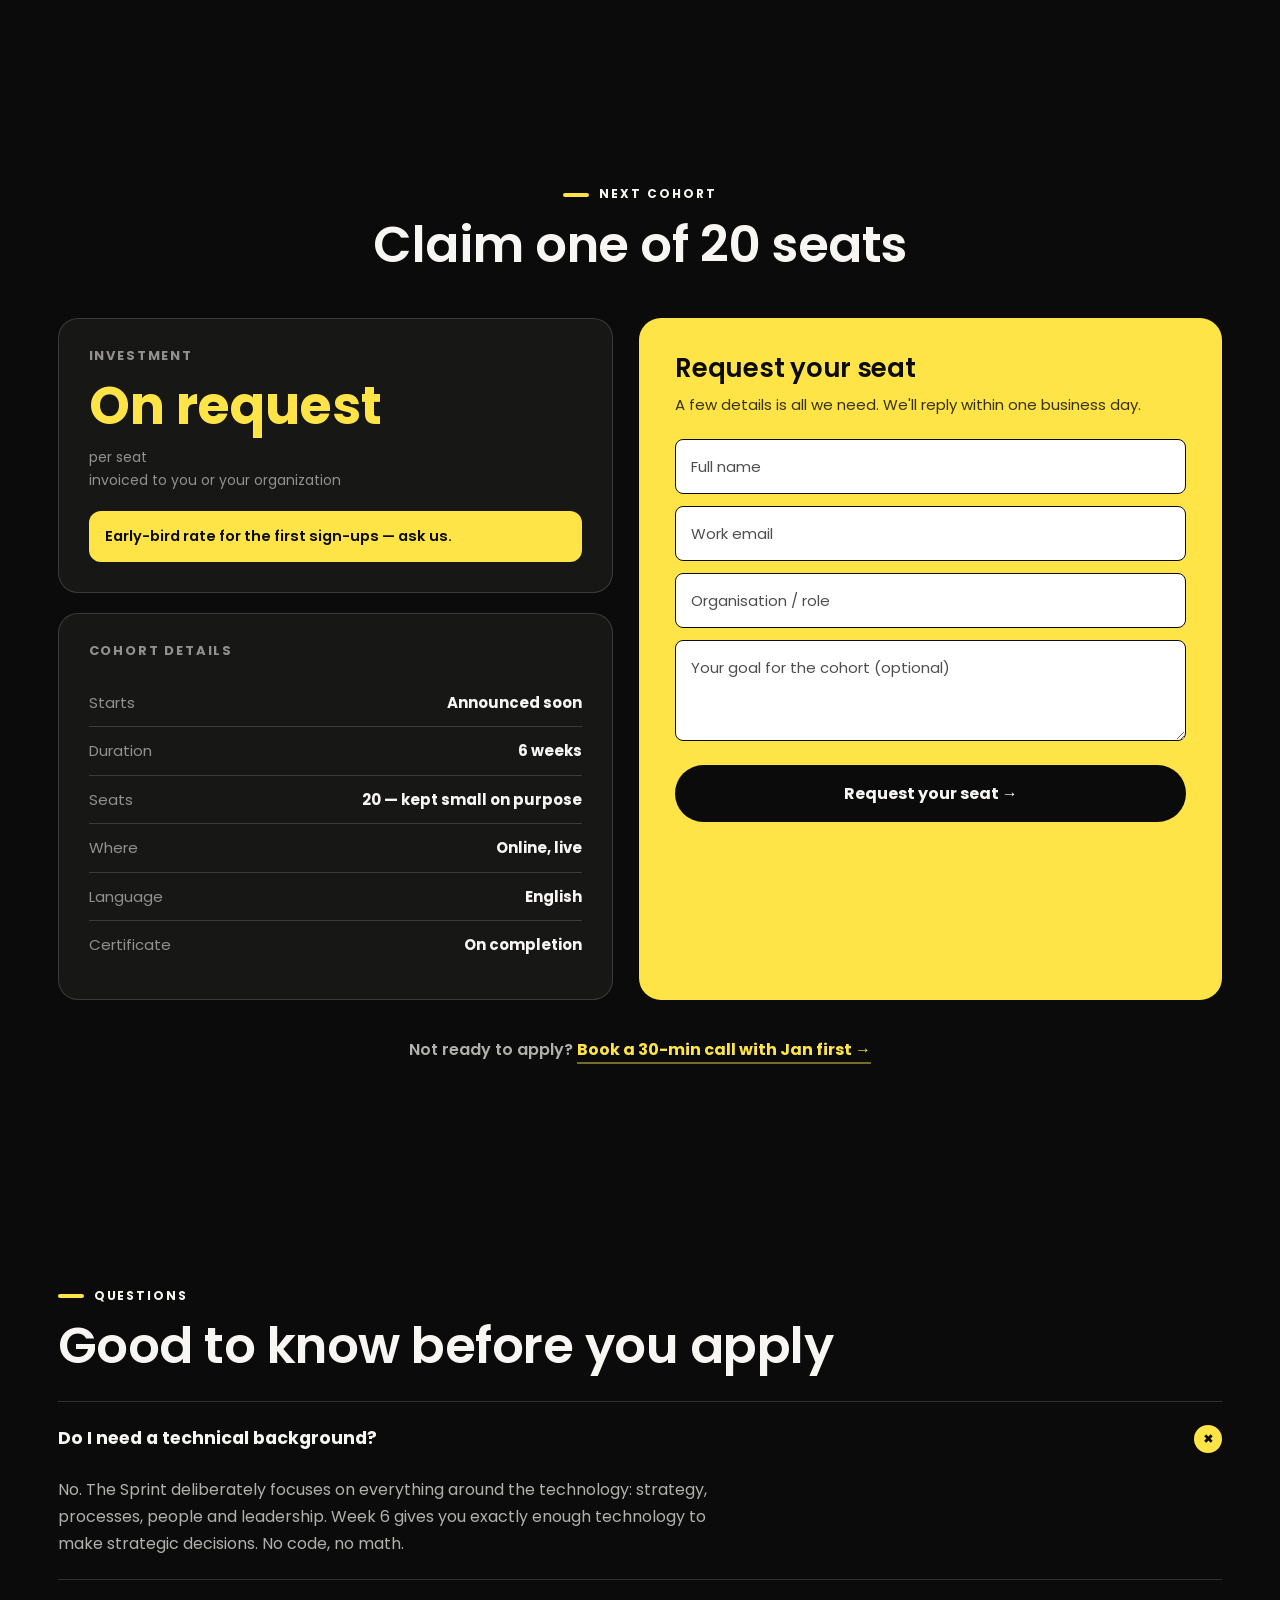
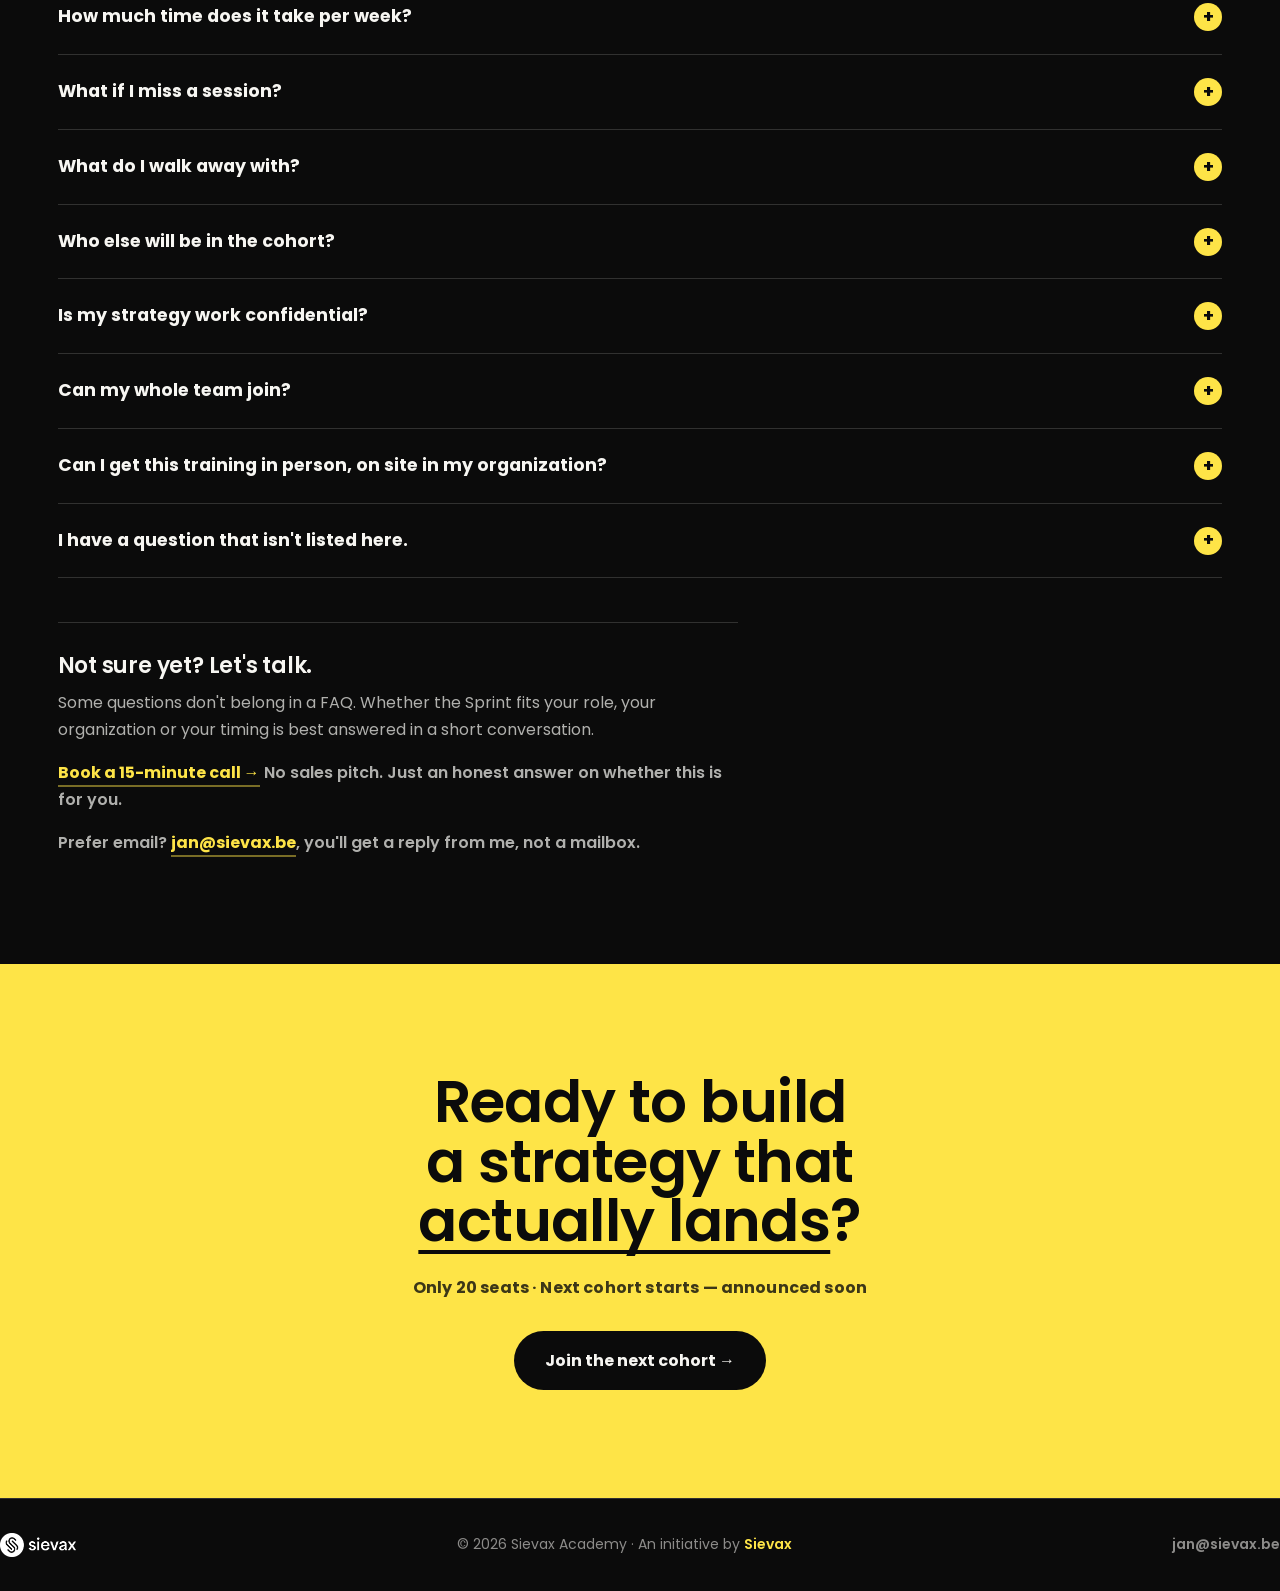
==== commit 69557602: "FAQ: nine new questions and a "let's talk" closer Replaces the six FAQ items with the client's nine." ====
--- a/index.html
+++ b/index.html
@@ -91,12 +91,136 @@
     </div>
   </header>
 
+  <!-- ========================= THE GAP ========================= -->
+  <section class="gap" id="gap">
+    <div class="wrap">
+      <div class="gap-grid">
+        <div>
+          <span class="eyebrow">The gap</span>
+          <h2>Plenty of pilots. <span class="uline">No strategy</span>.</h2>
+          <p>Every organization has AI experiments running by now. A chatbot here, a proof of concept there. Impressive demos, enthusiastic teams. And twelve months later: still no impact on the business.</p>
+          <p>Not because the technology fell short. But because nobody decided what it was all for, who owns it, and how the organization works differently from now on.  <span class="gap-accent">That's the 80%</span></p>
+          <a class="btn btn-yellow mid-cta" href="#apply">Join the cohort &rarr;</a>
+        </div>
+        <div class="gap-img">
+          <img src="assets/images/PRIO2.png" alt="Hand-drawn Sievax sketch: a Data &amp; AI strategy drawn as an iceberg. Above the waterline sit ambitions and use cases, which two people point to saying &ldquo;this is what we need&rdquo;; below it sit the capabilities and foundations, where a frustrated colleague says &ldquo;this should be the priority&rdquo;">
+        </div>
+      </div>
+    </div>
+  </section>
+
+  <!-- ========================= AUDIENCE ========================= -->
+  <section id="audience">
+    <div class="wrap">
+      <div class="sec-head"><span class="eyebrow">Who it's for</span><h2>Built for people who need to make AI land</h2></div>
+      <div class="aud-layout">
+        <div class="aud-cards">
+          <div class="aud-card aud-yes">
+            <h3>
+              <svg class="tick" viewBox="0 0 24 24" fill="none" aria-hidden="true"><path d="M4 13l5 5L20 6" stroke="currentColor" stroke-width="3" stroke-linecap="round" stroke-linejoin="round"/></svg>
+              This is for you
+            </h3>
+            <p>You're a data leader, CDO, (project) manager, business analyst, consultant, transformation lead or anyone in a similar role. You're the one who has to make AI actually work in your organization, not just demo well. You've seen pilots stall. You want a strategy that survives contact with reality.</p>
+          </div>
+          <div class="aud-card aud-no">
+            <h3>
+              <svg class="tick" viewBox="0 0 24 24" fill="none" aria-hidden="true"><path d="M6 6l12 12M18 6L6 18" stroke="currentColor" stroke-width="3" stroke-linecap="round"/></svg>
+              This isn't for you
+            </h3>
+            <p>Looking for a coding bootcamp or hands-on model training? Then this isn't it. The Sprint is about strategy, people and organizational readiness. Not about building the models yourself. That's the 20%. We do the 80%.</p>
+          </div>
+          <div class="aud-foot">
+            <a class="btn btn-yellow mid-cta" href="#apply">Join the cohort &rarr;</a>
+            <p class="aud-alt alt-line">Doubting if this is something for you? <a href="mailto:jan@sievax.be">Get in touch!</a></p>
+          </div>
+        </div>
+        <figure class="aud-fig">
+          <div class="gap-img">
+            <img src="assets/images/PRIO1.png" alt="Hand-drawn Sievax collage of AI overwhelm: overlapping sketch panels showing a presenter with spiralling eyes holding a &ldquo;help me&rdquo; sign, teams shouting &ldquo;new tool!&rdquo;, colleagues insisting &ldquo;no AI for us&rdquo;, scattered talk of pilots, POCs and agents, and a chart where cost overtakes value">
+          </div>
+        </figure>
+      </div>
+    </div>
+  </section>
+
+  <!-- ========================= OUTCOMES ========================= -->
+  <section class="outcomes on-yellow">
+    <div class="wrap">
+      <div class="sec-head"><span class="eyebrow">Outcomes</span><h2>What you'll walk away with</h2></div>
+
+      <div class="out-list">
+        <div class="out-item"><span class="num">1</span><p>A Data &amp; AI strategy you can defend to your board.</p></div>
+        <div class="out-item"><span class="num">2</span><p>A clear operating model: who owns what, and how decisions get made.</p></div>
+        <div class="out-item"><span class="num">3</span><p>A framework to assess and build organizational AI readiness.</p></div>
+        <div class="out-item"><span class="num">4</span><p>The change-management playbook to move people from resistance to adoption.</p></div>
+        <div class="out-item"><span class="num">5</span><p>A method to prioritize use cases by impact, not hype.</p></div>
+        <div class="out-item"><span class="num">6</span><p>A peer network of leaders facing the same challenges.</p></div>
+      </div>
+    </div>
+  </section>
+
+  <!-- ========================= PROGRAM ========================= -->
+  <section id="program">
+    <div class="wrap">
+      <div class="prog-top">
+        <div class="sec-head">
+          <span class="eyebrow">The program</span>
+          <h2>How the cohort works</h2>
+          <p class="sec-lead">Live online sessions over six weeks, capped at 20 participants so every voice is in the room. Each bar shows the same truth: a sliver of tech, a lot of everything else.</p>
+        </div>
+        <div class="pills">
+          <span class="pill solid">6 weeks</span>
+          <span class="pill">1 live session / week</span>
+          <span class="pill">20 seats max</span>
+          <span class="pill">Sessions recorded</span>
+          <span class="pill">Language English</span>
+        </div>
+      </div>
+
+      <!-- Roadmap: sticker cards snaking left→right, then back right→left -->
+      <div class="roadmap">
+        <div class="stop r"><span class="no">01</span><div class="wk">Week 1</div><div class="t">Foundations</div><div class="d">Why most of the work is everything except the model</div></div>
+        <div class="stop r"><span class="no">02</span><div class="wk">Week 2</div><div class="t">Building the strategy</div><div class="d">From ambition to a defensible plan</div></div>
+        <div class="stop dn"><span class="no">03</span><div class="wk">Week 3</div><div class="t">The operating model</div><div class="d">Ownership, decision rights, accountability</div></div>
+        <div class="stop l"><span class="no">04</span><div class="wk">Week 4</div><div class="t">Data readiness</div><div class="d">The foundations that make or break delivery</div></div>
+        <div class="stop l"><span class="no">05</span><div class="wk">Week 5</div><div class="t">Change &amp; adoption</div><div class="d">Moving people from resistance to momentum</div></div>
+        <div class="stop"><span class="no">06</span><div class="wk">Week 6</div><div class="t">From pilot to impact</div><div class="d">Scaling beyond the proof of concept</div></div>
+      </div>
+    </div>
+  </section>
+
+  <!-- ========================= TRAINER ========================= -->
+  <section class="trainer" id="trainer">
+    <div class="wrap tr-grid">
+      <div class="tr-photo">
+        <!-- PHOTO SLOT — Jan's portrait (grayscale, upper-center face).
+             To swap, replace assets/images/jan-gs.png with another image.
+             If the file is missing, the "JM" initials show as a fallback. -->
+        <img src="assets/images/jan-gs.png" alt="Jan Meskens" onerror="this.remove()">
+        <span class="tr-initials" aria-hidden="true">JM</span>
+      </div>
+      <div class="tr-copy">
+        <span class="eyebrow">Who's teaching</span>
+        <h2>A decade of turning ambition into results</h2>
+        <p>I'm Jan Meskens — I've spent over a decade helping organizations turn Data &amp; AI ambitions into outcomes, drawing from my own experiences guiding leaders through real transformations. I hold a PhD in Human-Computer Interaction, lecture at university level, and deliver keynotes and masterclasses across Europe. This academy distills everything I teach in the room into a format you can join from anywhere in the world.</p>
+        <div class="tr-tags">
+          <span>PhD, Human-Computer Interaction</span>
+          <span>Guest lecturer</span>
+          <span>Keynote speaker</span>
+          <span>10+ years in the field</span>
+        </div>
+        <a class="btn btn-yellow" href="#apply" style="margin-top:26px">Reserve your seat &rarr;</a>
+      </div>
+    </div>
+  </section>
+
   <!-- ========================= VIDEO ========================= -->
   <section class="video" id="video">
     <div class="wrap">
       <div class="sec-head">
         <span class="eyebrow">Watch</span>
         <h2>Two minutes on why this academy exists</h2>
+        <p class="sec-lead">Jan explains what the cohort covers, who it's for, and the thinking behind the 80/20 — in his own words.</p>
       </div>
 
       <!--
@@ -116,137 +240,8 @@
           <span class="vid-time">2 min watch</span>
         </button>
       </div>
-
-      <a class="btn btn-yellow mid-cta" href="#apply">Join the cohort &rarr;</a>
-    </div>
-  </section>
-
-  <!-- ========================= THE GAP ========================= -->
-  <section class="gap" id="gap">
-    <div class="wrap">
-      <div class="gap-grid">
-        <div>
-          <span class="eyebrow">The gap</span>
-          <h2>Plenty of pilots. <span class="uline">No strategy</span>.</h2>
-          <p>Every organization has AI experiments running by now. A chatbot here, a proof of concept there. Impressive demos, enthusiastic teams. And twelve months later: still no impact on the business.</p>
-          <p>Not because the technology fell short. But because nobody decided what it was all for, who owns it, and how the organization works differently from now on.  <span class="gap-accent">That's the 80%</span></p>
-          <a class="btn btn-yellow mid-cta" href="#apply">Join the cohort &rarr;</a>
-        </div>
-        <div class="gap-img">
-          <img src="assets/images/PRIO2.png" alt="Hand-drawn Sievax sketch: a Data &amp; AI strategy drawn as an iceberg. Above the waterline sit ambitions and use cases, which two people point to saying &ldquo;this is what we need&rdquo;; below it sit the capabilities and foundations, where a frustrated colleague says &ldquo;this should be the priority&rdquo;">
-        </div>
-      </div>
-    </div>
-  </section>
-
-  <!-- ========================= AUDIENCE ========================= -->
-  <section id="audience">
-    <div class="wrap">
-      <div class="sec-head"><span class="eyebrow">Who it's for</span><h2>Built for people who need to make AI land</h2></div>
-      <div class="aud-layout">
-        <div class="aud-cards">
-          <div class="aud-card aud-yes">
-            <h3>
-              <svg class="tick" viewBox="0 0 24 24" fill="none" aria-hidden="true"><path d="M4 13l5 5L20 6" stroke="currentColor" stroke-width="3" stroke-linecap="round" stroke-linejoin="round"/></svg>
-              This is for you
-            </h3>
-            <p>You're a data leader, CDO, (project) manager, business analyst, consultant, transformation lead or anyone in a similar role. You're the one who has to make AI actually work in your organization, not just demo well. You've seen pilots stall. You want a strategy that survives contact with reality.</p>
-          </div>
-          <div class="aud-card aud-no">
-            <h3>
-              <svg class="tick" viewBox="0 0 24 24" fill="none" aria-hidden="true"><path d="M6 6l12 12M18 6L6 18" stroke="currentColor" stroke-width="3" stroke-linecap="round"/></svg>
-              This isn't for you
-            </h3>
-            <p>Looking for a coding bootcamp or hands-on model training? Then this isn't it. The Sprint is about strategy, people and organizational readiness. Not about building the models yourself. That's the 20%. We do the 80%.</p>
-          </div>
-          <div class="aud-foot">
-            <a class="btn btn-yellow mid-cta" href="#apply">Join the cohort &rarr;</a>
-            <p class="aud-alt alt-line">Doubting if this is something for you? <a href="mailto:jan@sievax.be">Get in touch!</a></p>
-          </div>
-        </div>
-        <figure class="aud-fig">
-          <div class="gap-img">
-            <img src="assets/images/PRIO1.png" alt="Hand-drawn Sievax collage of AI overwhelm: overlapping sketch panels showing a presenter with spiralling eyes holding a &ldquo;help me&rdquo; sign, teams shouting &ldquo;new tool!&rdquo;, colleagues insisting &ldquo;no AI for us&rdquo;, scattered talk of pilots, POCs and agents, and a chart where cost overtakes value">
-          </div>
-        </figure>
-      </div>
-    </div>
-  </section>
-
-  <!-- ========================= OUTCOMES ========================= -->
-  <section class="outcomes on-yellow">
-    <div class="wrap">
-      <div class="sec-head"><span class="eyebrow">Outcomes</span><h2>What you'll walk away with</h2></div>
-
-      <div class="out-list">
-        <div class="out-item"><span class="num">1</span><p>Your own Data &amp; AI strategy v1.0.</p></div>
-        <div class="out-item"><span class="num">2</span><p>A clear operating model: who owns what, and how decisions get made.</p></div>
-        <div class="out-item"><span class="num">3</span><p>Success metrics defined upfront, so you know when it's working.</p></div>
-        <div class="out-item"><span class="num">4</span><p>A change story to move people from resistance to momentum.</p></div>
-        <div class="out-item"><span class="num">5</span><p>Your strategy validated against technology, privacy and ethics.</p></div>
-        <div class="out-item"><span class="num">6</span><p>A peer pod of leaders facing the same challenges, plus all session recordings.</p></div>
-      </div>
-
-      <a class="btn btn-yellow mid-cta" href="#apply">Join the cohort &rarr;</a>
-    </div>
-  </section>
-
-  <!-- ========================= PROGRAM ========================= -->
-  <section id="program">
-    <div class="wrap">
-      <div class="prog-top">
-        <div class="sec-head">
-          <span class="eyebrow">The program</span>
-          <h2>How the cohort works</h2>
-          <p class="sec-lead">Live online sessions over six weeks, capped at 20 participants so every voice is in the room. Each bar shows the same truth: a sliver of tech, a lot of everything else.</p>
-        </div>
-        <div class="pills">
-          <span class="pill solid">7 weeks</span>
-          <span class="pill">&lt;15 hours</span>
-          <span class="pill">1 live session / week</span>
-          <span class="pill">20 seats max</span>
-          <span class="pill">Sessions recorded</span>
-          <span class="pill">Language English</span>
-        </div>
-      </div>
-
-      <!-- Roadmap: sticker cards snaking left→right, then back right→left -->
-      <!-- Snake continues onto a third row: 8 stops now, so row 1 reads L→R,
-           row 2 right→left, row 3 L→R again. -->
-      <div class="roadmap">
-        <div class="stop r"><span class="no">00</span><div class="wk">Week 0 &middot; Before Jan 18, 2027</div><div class="t">Onboarding</div><div class="d">Meet your cohort, map your starting point. Intake survey, pod assignments and get access to the online learning tools.</div><div class="dur">30 minutes on your own</div></div>
-        <div class="stop r"><span class="no">01</span><div class="wk">Week 1 &middot; Jan 18, 2027</div><div class="t">Ambition</div><div class="d">What is Data &amp; AI actually for in your organization?</div><div class="pod">Pod-exercise: Define your organization's Data &amp; AI ambitions + draft North Star metric</div><div class="dur">2 hours live, 13:00 &ndash; 15:00</div></div>
-        <div class="stop dn"><span class="no">02</span><div class="wk">Week 2 &middot; Jan 25, 2027</div><div class="t">Building the strategy</div><div class="d">From ambition to strategy. What is a Data &amp; AI strategy and Foundations vs Use Cases, the 20/80 principle.</div><div class="pod">Pod-exercise: Strategy v0.1 first full draft using our template</div><div class="dur">2.5 hours live, 13:00 &ndash; 15:30</div></div>
-        <div class="stop l"><span class="no">03</span><div class="wk">Week 3 &middot; Feb 1, 2027</div><div class="t">Process &amp; governance</div><div class="d">How work and decisions actually flow. Team Topologies, decision rights and ownership.</div><div class="pod">Pod-exercise: Map a crucial Data &amp; AI process, including who decides</div><div class="dur">2 hours live, 13:00 &ndash; 15:00</div></div>
-        <div class="stop l"><span class="no">04</span><div class="wk">Week 4 &middot; Feb 15, 2027</div><div class="t">Organization &amp; leadership</div><div class="d">Who does what, and how do we structure it? Centralized, distributed or hybrid, and the leaders each model needs.</div><div class="pod">Pod-exercise: Design your target organization + identify the leadership gap</div><div class="dur">2.5 hours live, 13:00 &ndash; 15:30</div></div>
-        <div class="stop dn"><span class="no">05</span><div class="wk">Week 5 &middot; Feb 22, 2027</div><div class="t">People &amp; change</div><div class="d">The hardest part is never the model. Data &amp; AI literacy, change management and storytelling.</div><div class="pod">Pod-exercise: Create the change story for your strategy</div><div class="dur">2 hours live, 13:00 &ndash; 15:00</div></div>
-        <div class="stop r"><span class="no">06</span><div class="wk">Week 6 &middot; Mar 1, 2027</div><div class="t">Technology &amp; responsible AI</div><div class="d">Just enough technology to make strategic choices. Build vs buy, trends, privacy and the EU AI Act.</div><div class="pod">Pod-exercise: Apply your strategy to technology and ethics</div><div class="dur">2 hours live, 13:00 &ndash; 15:00</div></div>
-        <div class="stop"><span class="no">07</span><div class="wk">Week 7 &middot; Mar 8, 2027</div><div class="t">Capstone</div><div class="d">Learn from an industry leader who shares what worked and what didn't.</div><div class="pod">You leave with: Strategy v1.0</div><div class="dur">2 hours live, 13:00 &ndash; 15:00</div></div>
-      </div>
-
-      <a class="btn btn-yellow mid-cta" href="#apply">Join the cohort &rarr;</a>
-    </div>
-  </section>
-
-  <!-- ========================= TRAINER ========================= -->
-  <section class="trainer" id="trainer">
-    <div class="wrap tr-grid">
-      <div class="tr-photo">
-        <!-- PHOTO SLOT — Jan's portrait (grayscale, upper-center face).
-             To swap, replace assets/images/jan-gs.png with another image.
-             If the file is missing, the "JM" initials show as a fallback. -->
-        <img src="assets/images/jan-gs.png" alt="Jan Meskens" onerror="this.remove()">
-        <span class="tr-initials" aria-hidden="true">JM</span>
-      </div>
-      <div class="tr-copy">
-        <span class="eyebrow">Who's teaching</span>
-        <h2>More than a decade of turning ambition into results</h2>
-        <p>I'm Jan Meskens. I've spent more than a decade helping organizations turn Data &amp; AI ambitions into outcomes, as strategy advisor to leaders in retail, logistics, energy and government. I hold a PhD in Human-Computer Interaction, lecture at university level, and deliver keynotes and masterclasses across the world. This Sprint distills everything I've learned in boardrooms and classrooms into a format you can join from anywhere in the world.</p>
-        <a class="btn btn-yellow" href="#apply" style="margin-top:26px">Reserve your seat &rarr;</a>
-      </div>
-    </div>
-  </section>
-
+    </div>
+  </section>
 
   <!-- ========================= TESTIMONIALS ========================= -->
   <section>
@@ -269,31 +264,19 @@
       </div>
 
       <div class="convert-grid">
-        <!-- Left column: the seat count (the real number) + cohort logistics -->
+        <!-- Left column: price + facts (stretches to match the form height) -->
         <div class="convert-col">
           <div class="info-card">
             <h3>Investment</h3>
-            <!-- a11y: the struck price is hidden from AT and replaced by explicit
-                 spoken labels, so a screen reader cannot confuse old and current. -->
-            <p class="price-line">
-              <span class="pk">Price:</span>
-              <s aria-hidden="true">&euro;970</s>
-              <span class="vh">Regular price 970 euro. Early bird price:</span>
-              <span class="pnow">&euro;873</span>
-            </p>
-            <p class="note">per seat<br>invoiced to you or your organization</p>
-            <div class="early">Book before <strong>October&nbsp;31</strong> and pay <strong>&euro;873</strong> with the early bird discount (10%).</div>
-            <p class="legal">All prices on this website are excl. taxes (like VAT).</p>
+            <div class="price-row"><div class="big"><!-- e.g. &euro;1,950 -->On request</div><div class="note">per seat<br>invoiced to you or your organization</div></div>
+            <div class="early"><!-- e.g. the first 5 to join save &euro;300 -->Early-bird rate for the first sign-ups — ask us.</div>
           </div>
           <div class="info-card">
             <h3>Cohort details</h3>
-            <div class="seat-block">
-              <span class="fk">Seats</span>
-              <p class="seat-cap"><span class="n">20</span> — kept small on purpose</p>
-            </div>
             <ul class="facts">
               <li><span class="fk">Starts</span><span class="fv"><!-- cohort start date -->Announced soon</span></li>
-              <li><span class="fk">Duration</span><span class="fv">7 weeks</span></li>
+              <li><span class="fk">Duration</span><span class="fv">6 weeks</span></li>
+              <li><span class="fk">Seats</span><span class="fv">20 — kept small on purpose</span></li>
               <li><span class="fk">Where</span><span class="fv">Online, live</span></li>
               <li><span class="fk">Language</span><span class="fv">English</span></li>
               <li><span class="fk">Certificate</span><span class="fv">On completion</span></li>
--- a/css/flat.css
+++ b/css/flat.css
@@ -860,26 +860,6 @@
   font-size: 14.5px;
   margin-top: 6px;
 }
-/* pod exercise — the recurring "what you actually do" line, set off by a
-   hairline so it reads as a distinct beat from the session description */
-.stop .pod {
-  color: var(--fg);
-  font-size: 13.5px;
-  line-height: 1.5;
-  margin-top: 14px;
-  padding-top: 13px;
-  border-top: 1px solid var(--line);
-}
-/* duration — a quiet metadata footer, same treatment as the .wk label above */
-.stop .dur {
-  font-family: var(--disp);
-  font-weight: 700;
-  font-size: 11.5px;
-  letter-spacing: 0.08em;
-  text-transform: uppercase;
-  color: var(--faint);
-  margin-top: 12px;
-}
 /* connectors sit in the grid gaps */
 .stop::after {
   content: "";
@@ -963,6 +943,20 @@
   font-size: 16.5px;
   margin-top: 16px;
   max-width: 68ch;
+}
+.tr-tags {
+  display: flex;
+  flex-wrap: wrap;
+  gap: 9px;
+  margin-top: 22px;
+}
+.tr-tags span {
+  font-family: var(--disp);
+  font-size: 13px;
+  font-weight: 700;
+  border: 1.5px solid var(--line-strong);
+  border-radius: 999px;
+  padding: 7px 15px;
 }
 
 /* VIDEO — click-to-load explainer */
@@ -1151,116 +1145,21 @@
   color: var(--faint);
   margin-bottom: 16px;
 }
-/* Price: €873 is the live number and carries the display size; €970 is struck
-   and quieter, but stays at --muted so it still clears 4.5:1. */
-.price-line {
-  display: flex;
-  flex-wrap: wrap; /* must not force the card wider than 390px */
+.price-row {
+  display: flex;
+  flex-wrap: wrap; /* "On request" must not force the card wider than mobile */
   align-items: baseline;
-  gap: 6px 12px;
-  margin-bottom: 14px;
-}
-.price-line .pk {
-  font-size: 15px;
-  color: var(--muted);
-}
-.price-line s {
-  font-family: var(--disp);
-  font-weight: 600;
-  font-size: 21px;
-  color: var(--muted);
-}
-.price-line .pnow {
-  font-family: var(--disp);
-  font-weight: 700;
-  font-size: clamp(38px, 4.6vw, 48px);
+  gap: 14px;
+}
+.price-row .big {
+  font-family: var(--disp);
+  font-weight: 700;
+  font-size: clamp(38px, 5vw, 52px);
+  color: var(--yellow);
   line-height: 1;
-  color: var(--yellow);
-}
-/* spoken-only context so the struck price can't be misheard as the price */
-.price-line .vh {
-  position: absolute;
-  width: 1px;
-  height: 1px;
-  padding: 0;
-  margin: -1px;
-  overflow: hidden;
-  clip-path: inset(50%);
-  white-space: nowrap;
-  border: 0;
-}
-.legal {
-  margin-top: 14px;
-  font-size: 12.5px;
-  font-style: italic;
-  line-height: 1.5;
-  color: var(--muted);
-}
-/* The seat count is counted out in marker strokes: four groups of five. */
-.seat-block {
-  padding-bottom: 18px;
-  margin-bottom: 6px;
-  border-bottom: 1px solid var(--line);
-}
-.seat-block .fk {
-  font-size: 15px;
-  color: var(--faint);
-}
-.tally {
-  display: flex;
-  flex-wrap: wrap;
-  gap: 16px 30px;
-  margin: 6px 0 20px;
-}
-.tally .tg {
-  position: relative;
-  display: flex;
-  gap: 7px;
-  height: 44px;
-}
-.tally i {
-  width: 3px;
-  height: 100%;
-  background: var(--yellow);
-  border-radius: 2px;
-}
-/* the fifth stroke crosses the other four */
-.tally i.x {
-  position: absolute;
-  left: -3px;
-  top: 0;
-  width: 3px;
-  height: 52px;
-  margin-top: -4px;
-  transform: rotate(-24deg);
-  transform-origin: 50% 50%;
-}
-/* hand-drawn wobble: each group leans a hair differently */
-.tally .tg:nth-child(2) {
-  transform: rotate(1.2deg);
-}
-.tally .tg:nth-child(3) {
-  transform: rotate(-1deg);
-}
-.tally .tg:nth-child(4) {
-  transform: rotate(0.6deg);
-}
-.seat-cap {
-  font-size: 15px;
-  color: var(--muted);
-}
-.seat-cap .n {
-  font-family: var(--disp);
-  font-weight: 700;
-  font-size: 30px;
-  color: var(--fg);
-  line-height: 1;
-  margin-right: 2px;
-}
-.info-card .note {
-  margin-top: 12px;
-  font-size: 13.5px;
-  line-height: 1.5;
+}
+.price-row .note {
+  font-size: 14px;
   color: var(--faint);
 }
 .early {
@@ -1303,8 +1202,6 @@
 }
 /* the form is the page's one job — it gets the loudest surface */
 .form-card {
-  /* hug the form: stretching left it with a large void of dead yellow */
-  align-self: start;
   background: var(--yellow);
   border: none;
   border-radius: var(--radius);
@@ -1350,10 +1247,7 @@
 .field label {
   position: absolute;
   left: 16px;
-  top: 17px;
-  /* line-height:1 keeps the floated label's box tight — without it the label
-     box grew past the input's 22px padding and collided with the typed text. */
-  line-height: 1;
+  top: 15px;
   font-size: 15px;
   color: rgba(11, 11, 11, 0.72);
   pointer-events: none;
@@ -1366,10 +1260,9 @@
 .field input:not(:placeholder-shown) + label,
 .field textarea:focus + label,
 .field textarea:not(:placeholder-shown) + label {
-  top: 8px;
+  top: 7px;
   font-size: 10.5px;
   font-weight: 700;
-  line-height: 1;
   letter-spacing: 0.06em;
   text-transform: uppercase;
   color: var(--on-yellow);
@@ -1543,7 +1436,6 @@
 
 /* roadmap snake: row 2 runs right→left under row 1 */
 @media (min-width: 901px) {
-  /* row 2 runs right→left under row 1 … */
   .stop:nth-child(4) {
     grid-column: 3;
     grid-row: 2;
@@ -1555,15 +1447,6 @@
   .stop:nth-child(6) {
     grid-column: 1;
     grid-row: 2;
-  }
-  /* … then row 3 turns back left→right for the last two stops */
-  .stop:nth-child(7) {
-    grid-column: 1;
-    grid-row: 3;
-  }
-  .stop:nth-child(8) {
-    grid-column: 2;
-    grid-row: 3;
   }
 }
 
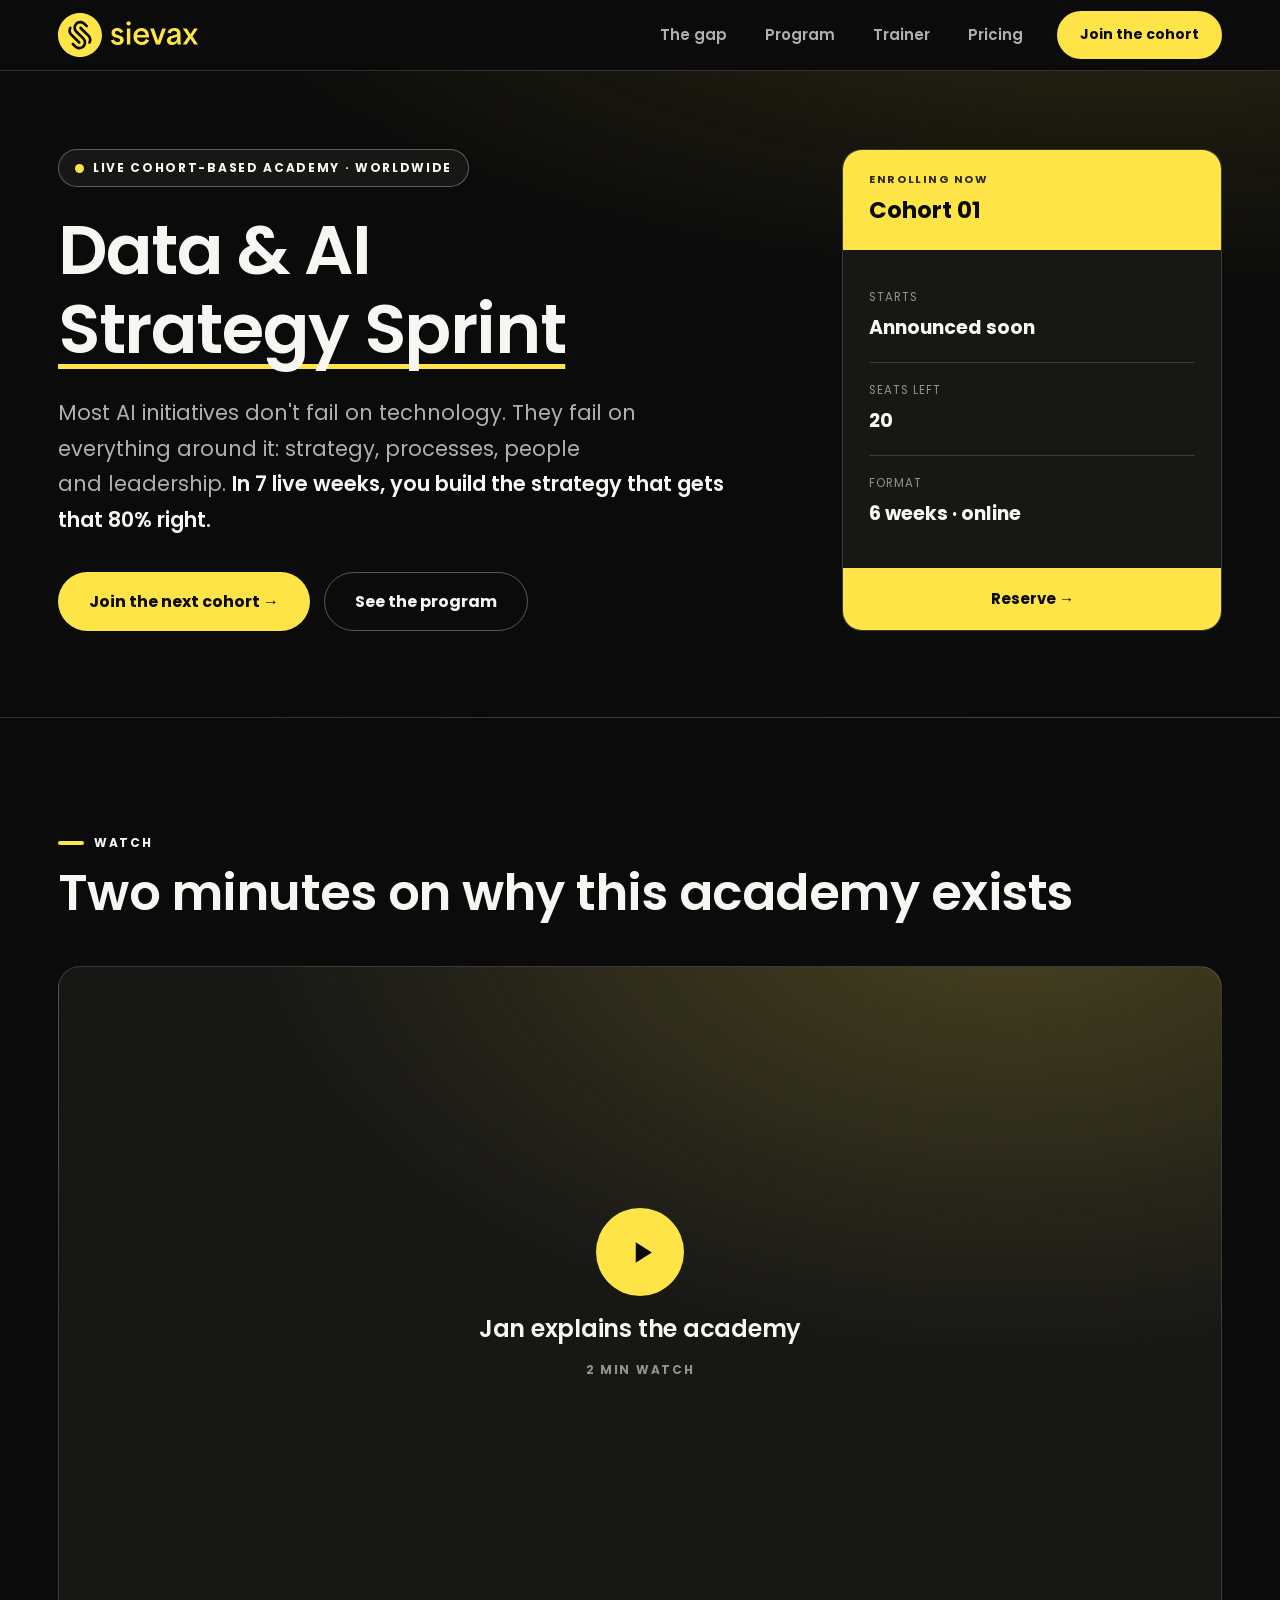
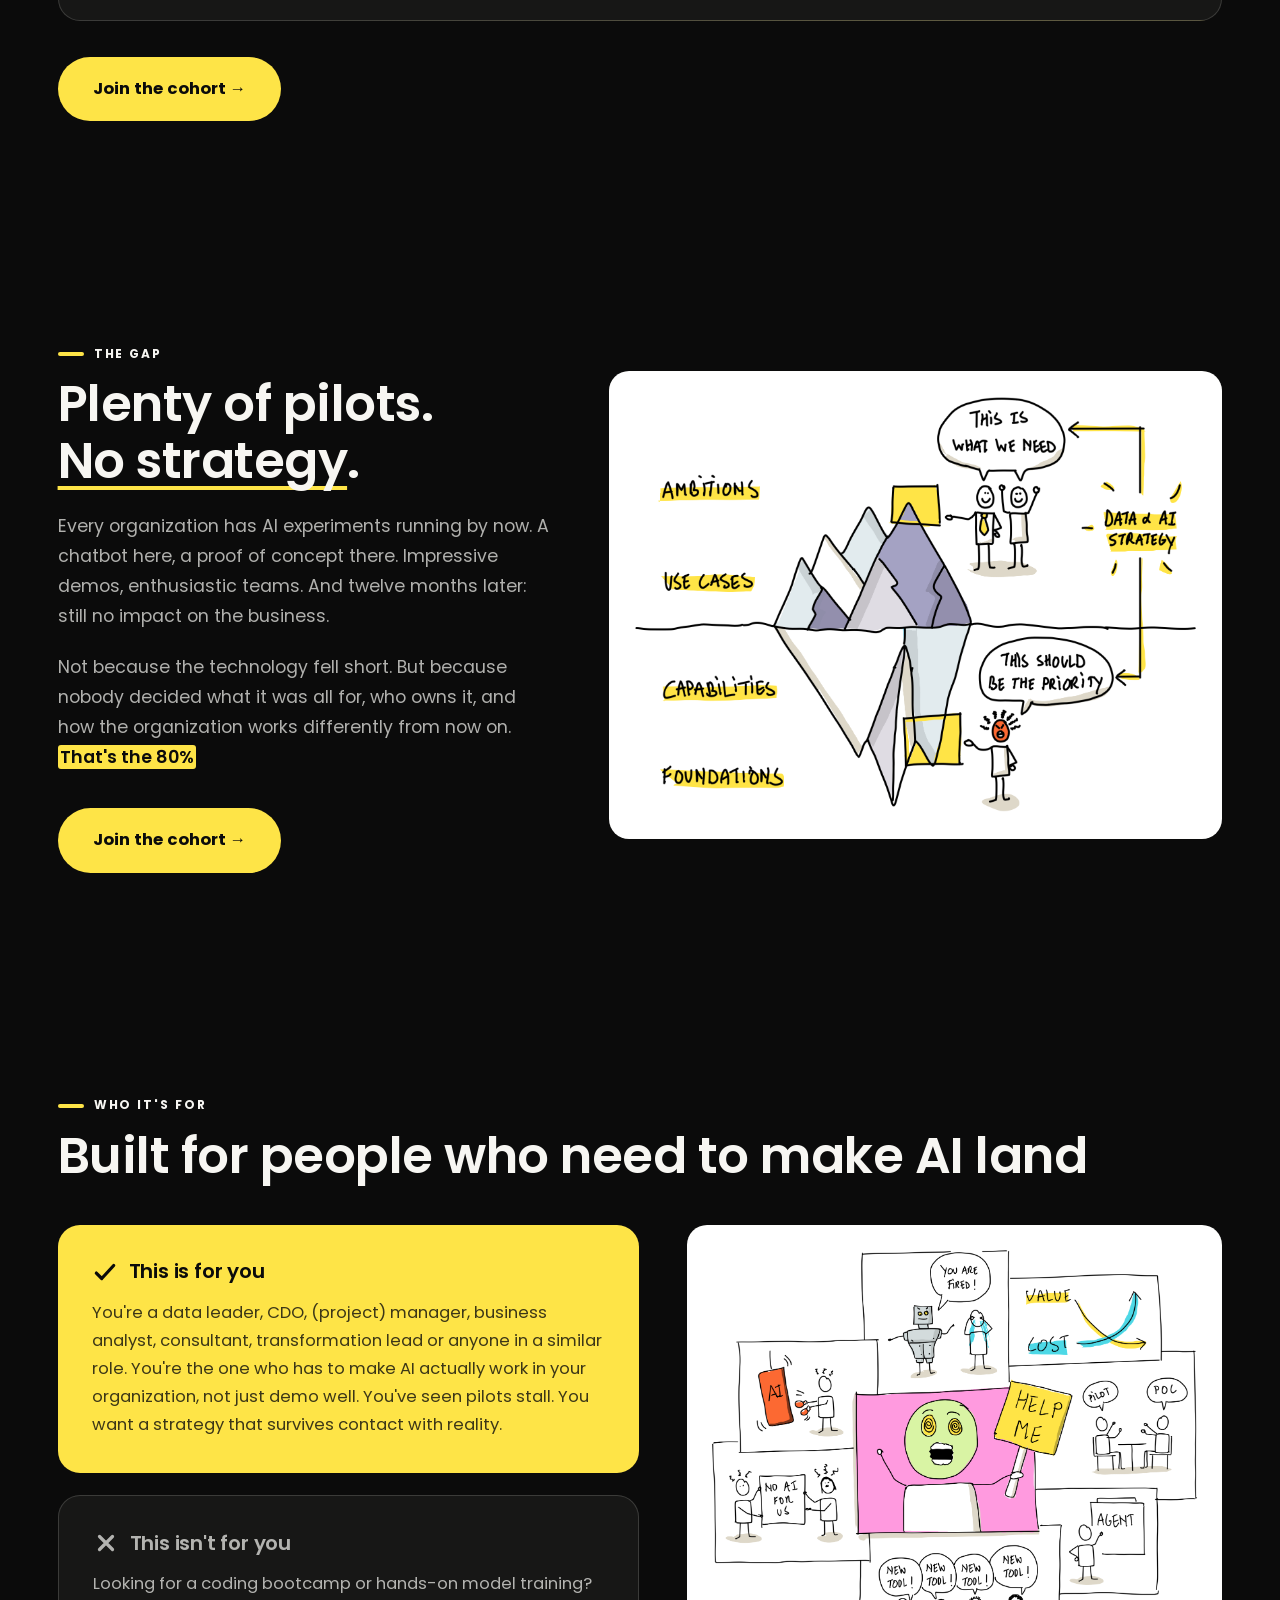
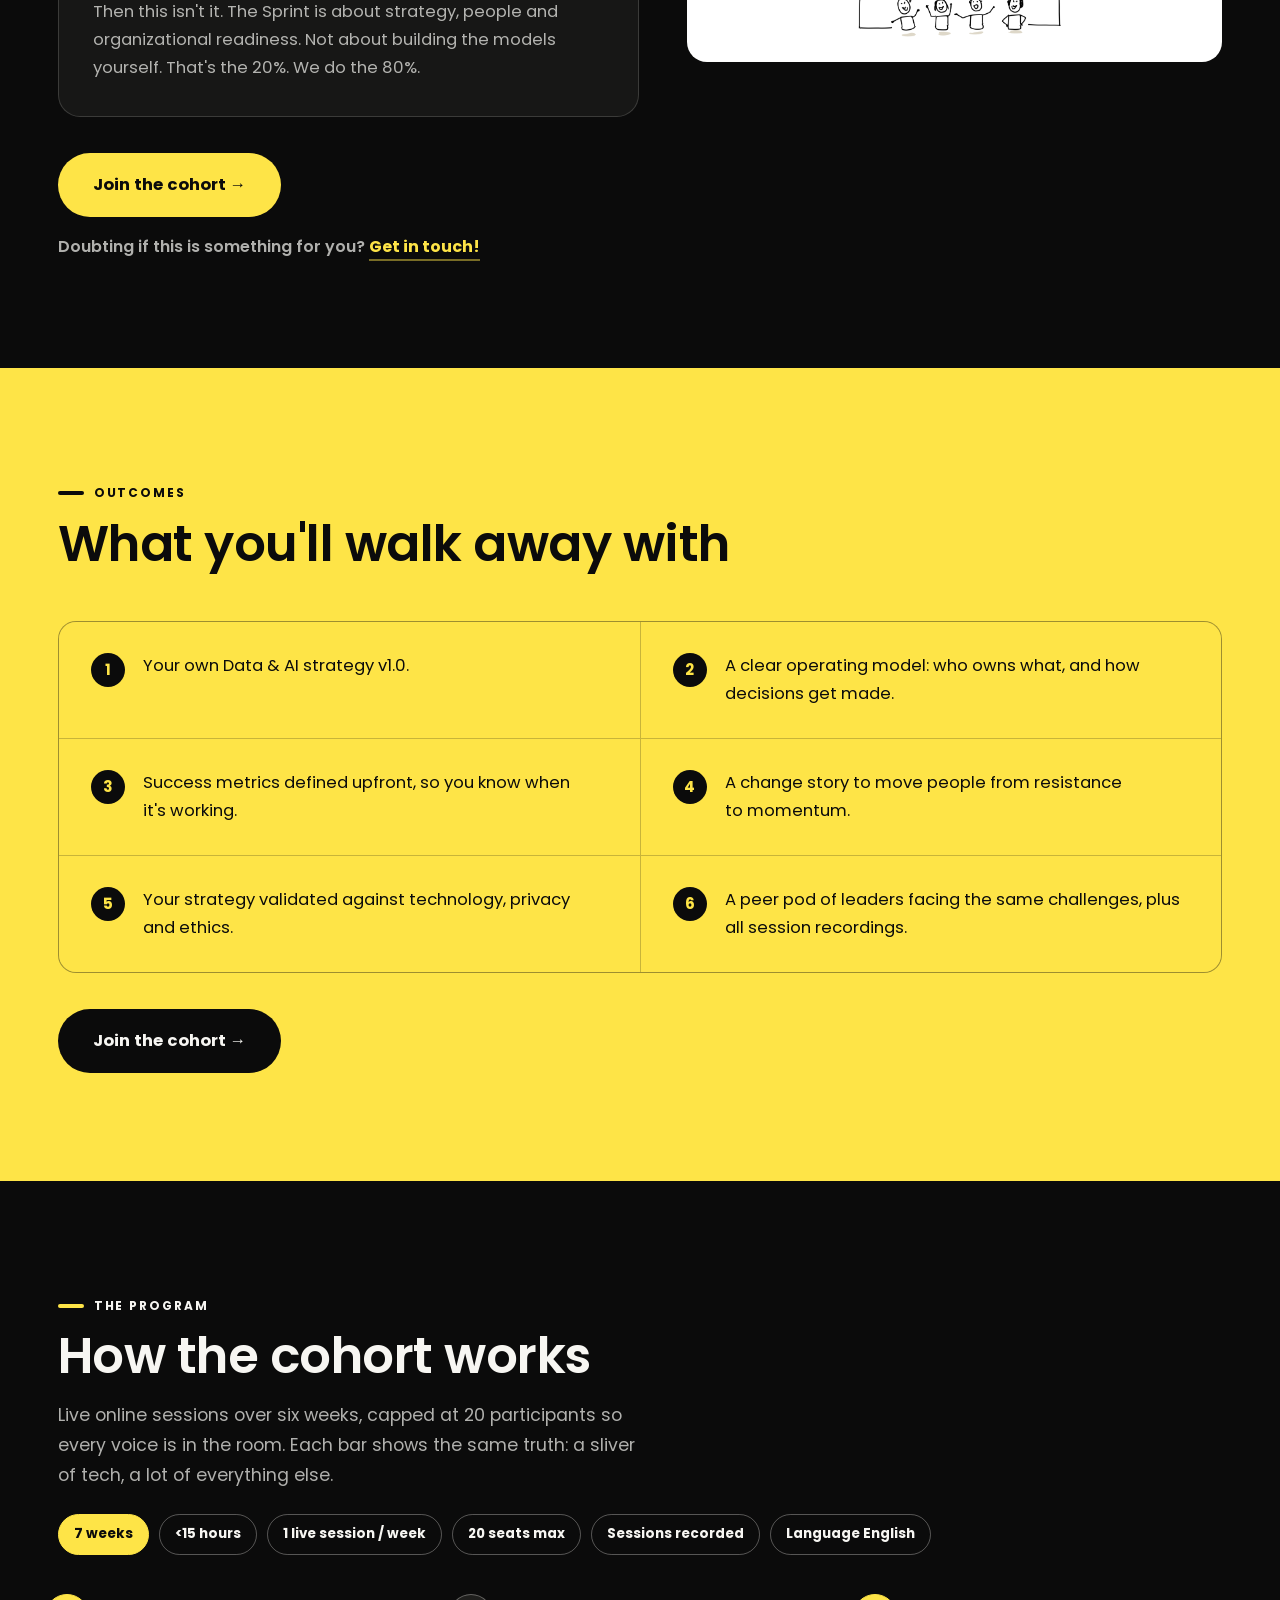
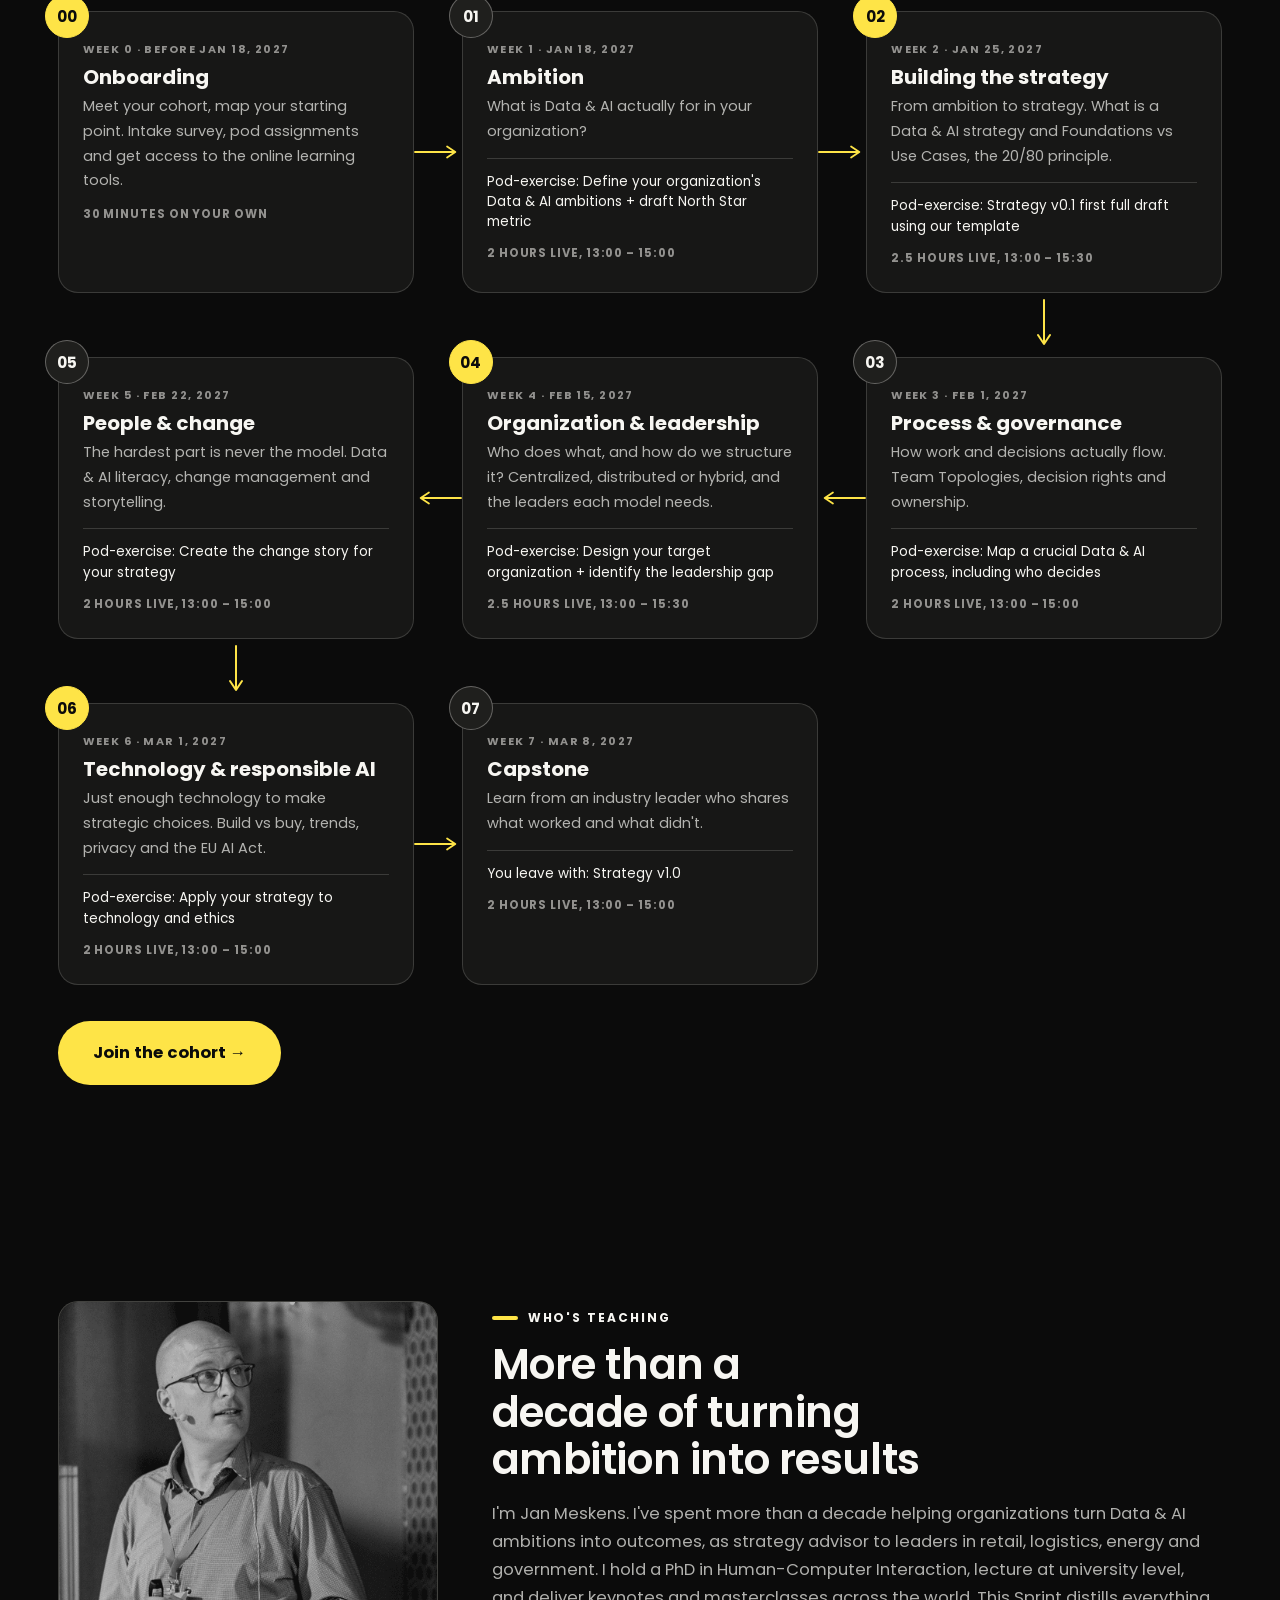
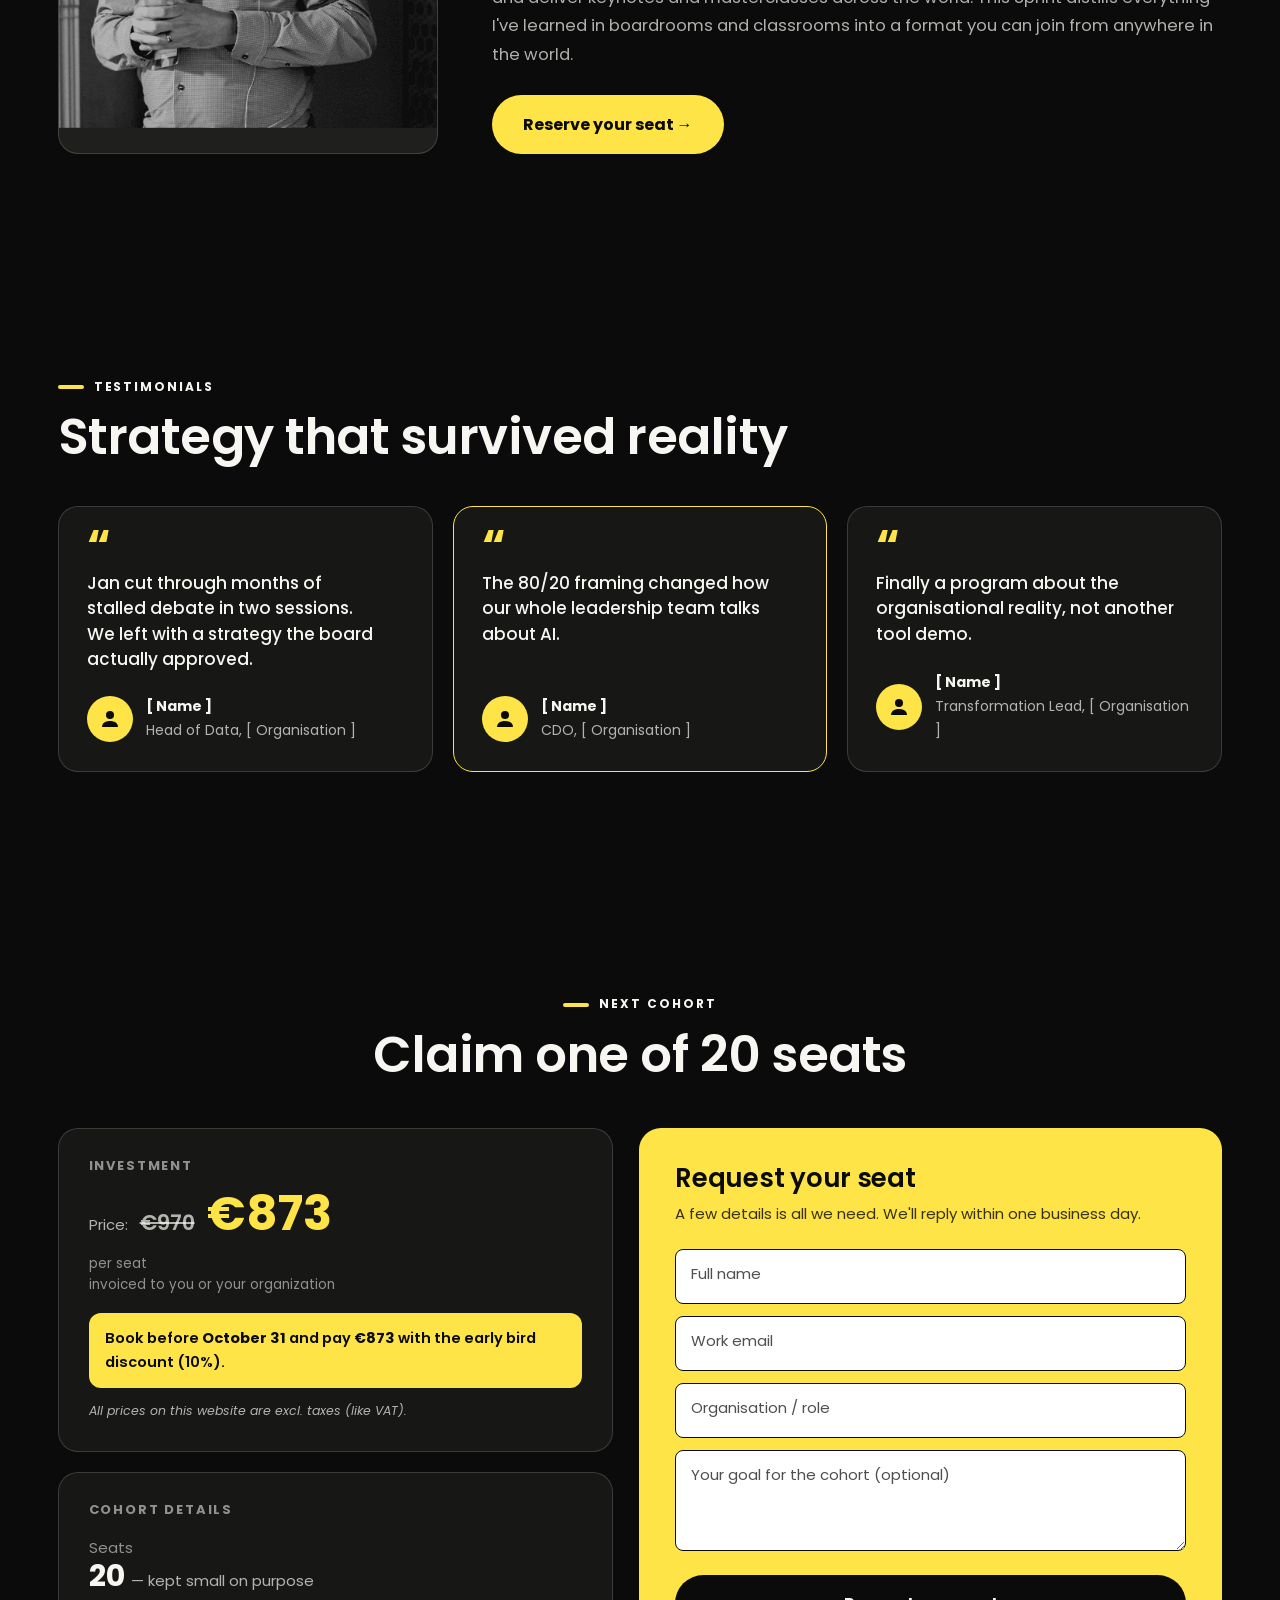
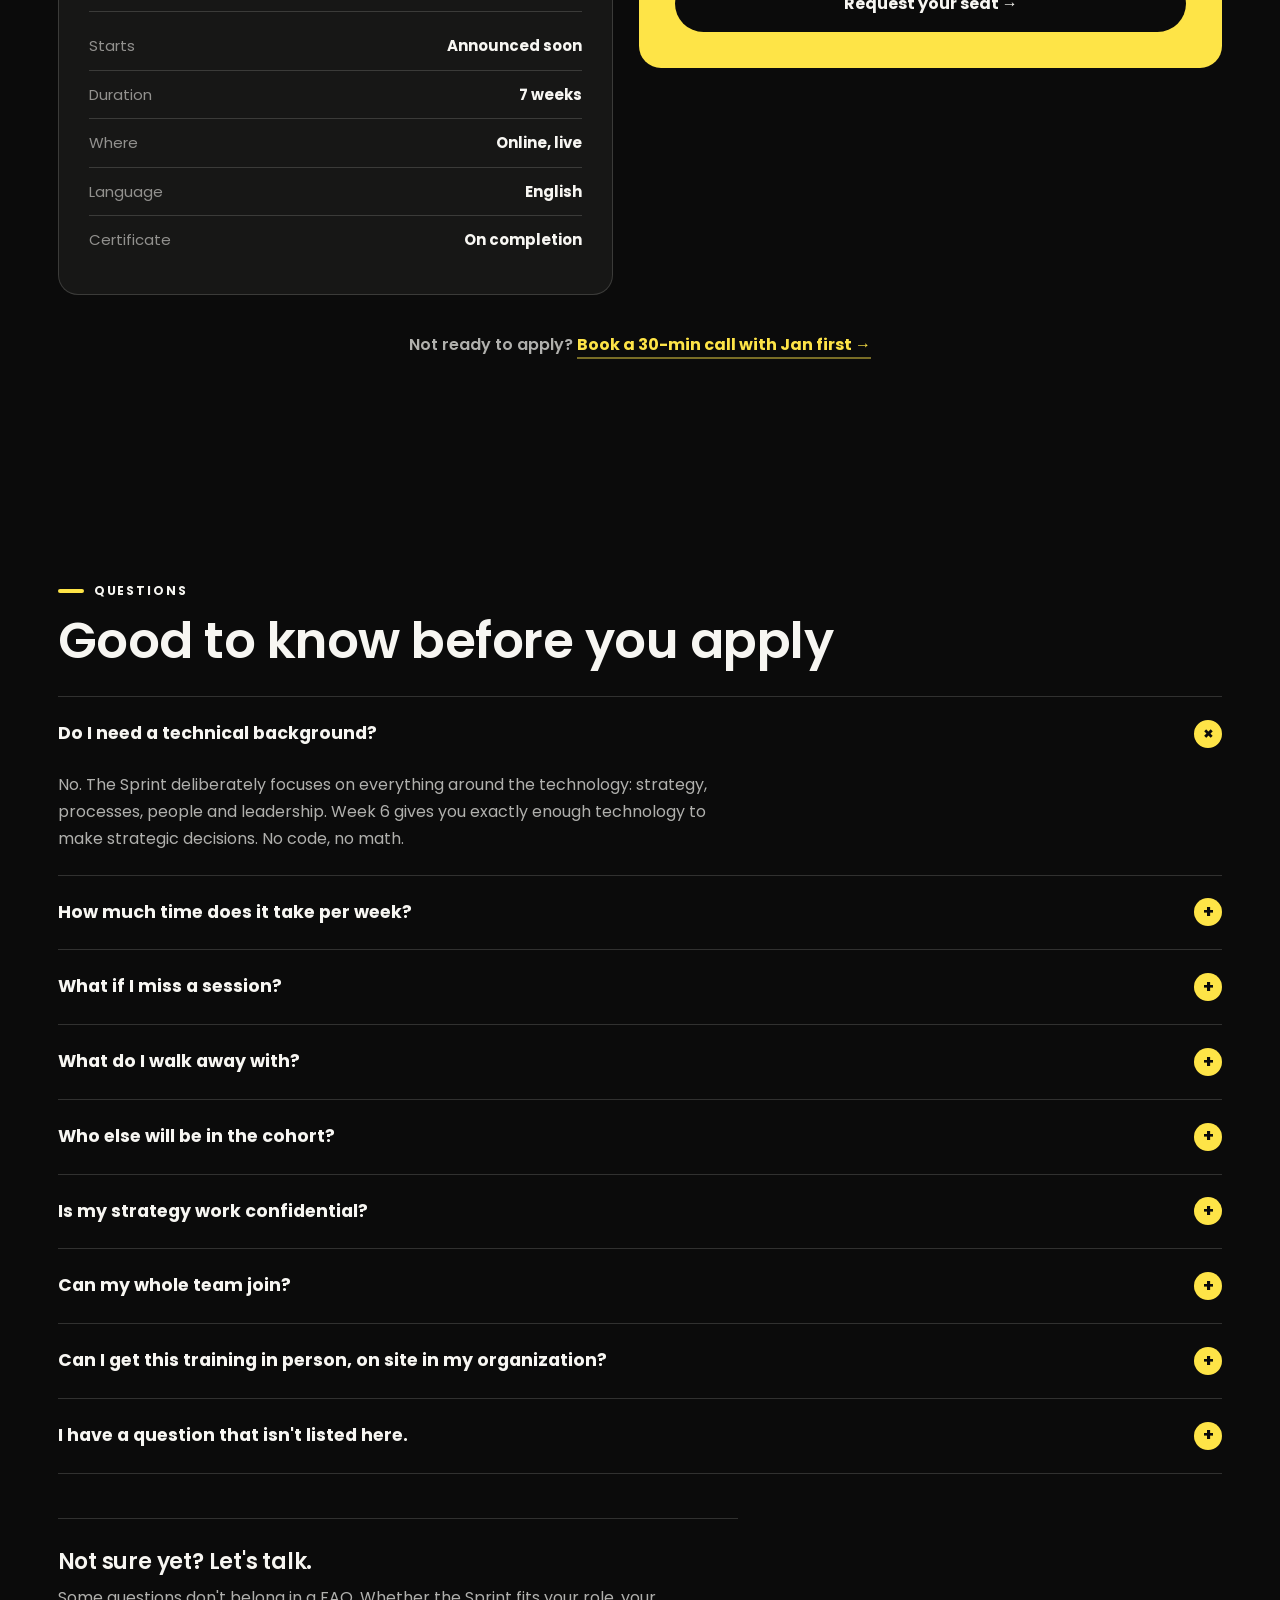
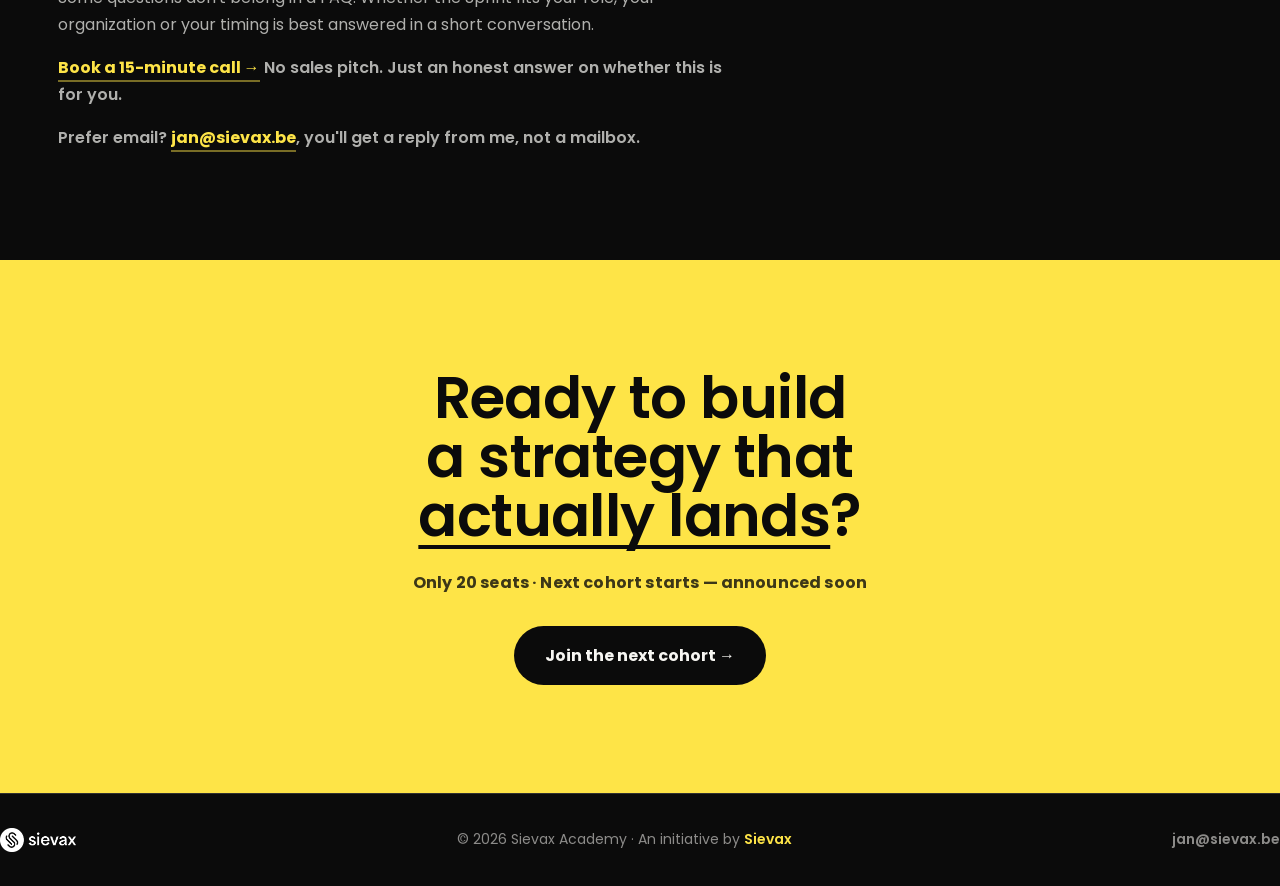
==== commit 78e3c02d: "Merge client feedback round: black/yellow flip, hero, gap, audience, and five copy units" ====
--- a/index.html
+++ b/index.html
@@ -91,136 +91,12 @@
     </div>
   </header>
 
-  <!-- ========================= THE GAP ========================= -->
-  <section class="gap" id="gap">
-    <div class="wrap">
-      <div class="gap-grid">
-        <div>
-          <span class="eyebrow">The gap</span>
-          <h2>Plenty of pilots. <span class="uline">No strategy</span>.</h2>
-          <p>Every organization has AI experiments running by now. A chatbot here, a proof of concept there. Impressive demos, enthusiastic teams. And twelve months later: still no impact on the business.</p>
-          <p>Not because the technology fell short. But because nobody decided what it was all for, who owns it, and how the organization works differently from now on.  <span class="gap-accent">That's the 80%</span></p>
-          <a class="btn btn-yellow mid-cta" href="#apply">Join the cohort &rarr;</a>
-        </div>
-        <div class="gap-img">
-          <img src="assets/images/PRIO2.png" alt="Hand-drawn Sievax sketch: a Data &amp; AI strategy drawn as an iceberg. Above the waterline sit ambitions and use cases, which two people point to saying &ldquo;this is what we need&rdquo;; below it sit the capabilities and foundations, where a frustrated colleague says &ldquo;this should be the priority&rdquo;">
-        </div>
-      </div>
-    </div>
-  </section>
-
-  <!-- ========================= AUDIENCE ========================= -->
-  <section id="audience">
-    <div class="wrap">
-      <div class="sec-head"><span class="eyebrow">Who it's for</span><h2>Built for people who need to make AI land</h2></div>
-      <div class="aud-layout">
-        <div class="aud-cards">
-          <div class="aud-card aud-yes">
-            <h3>
-              <svg class="tick" viewBox="0 0 24 24" fill="none" aria-hidden="true"><path d="M4 13l5 5L20 6" stroke="currentColor" stroke-width="3" stroke-linecap="round" stroke-linejoin="round"/></svg>
-              This is for you
-            </h3>
-            <p>You're a data leader, CDO, (project) manager, business analyst, consultant, transformation lead or anyone in a similar role. You're the one who has to make AI actually work in your organization, not just demo well. You've seen pilots stall. You want a strategy that survives contact with reality.</p>
-          </div>
-          <div class="aud-card aud-no">
-            <h3>
-              <svg class="tick" viewBox="0 0 24 24" fill="none" aria-hidden="true"><path d="M6 6l12 12M18 6L6 18" stroke="currentColor" stroke-width="3" stroke-linecap="round"/></svg>
-              This isn't for you
-            </h3>
-            <p>Looking for a coding bootcamp or hands-on model training? Then this isn't it. The Sprint is about strategy, people and organizational readiness. Not about building the models yourself. That's the 20%. We do the 80%.</p>
-          </div>
-          <div class="aud-foot">
-            <a class="btn btn-yellow mid-cta" href="#apply">Join the cohort &rarr;</a>
-            <p class="aud-alt alt-line">Doubting if this is something for you? <a href="mailto:jan@sievax.be">Get in touch!</a></p>
-          </div>
-        </div>
-        <figure class="aud-fig">
-          <div class="gap-img">
-            <img src="assets/images/PRIO1.png" alt="Hand-drawn Sievax collage of AI overwhelm: overlapping sketch panels showing a presenter with spiralling eyes holding a &ldquo;help me&rdquo; sign, teams shouting &ldquo;new tool!&rdquo;, colleagues insisting &ldquo;no AI for us&rdquo;, scattered talk of pilots, POCs and agents, and a chart where cost overtakes value">
-          </div>
-        </figure>
-      </div>
-    </div>
-  </section>
-
-  <!-- ========================= OUTCOMES ========================= -->
-  <section class="outcomes on-yellow">
-    <div class="wrap">
-      <div class="sec-head"><span class="eyebrow">Outcomes</span><h2>What you'll walk away with</h2></div>
-
-      <div class="out-list">
-        <div class="out-item"><span class="num">1</span><p>A Data &amp; AI strategy you can defend to your board.</p></div>
-        <div class="out-item"><span class="num">2</span><p>A clear operating model: who owns what, and how decisions get made.</p></div>
-        <div class="out-item"><span class="num">3</span><p>A framework to assess and build organizational AI readiness.</p></div>
-        <div class="out-item"><span class="num">4</span><p>The change-management playbook to move people from resistance to adoption.</p></div>
-        <div class="out-item"><span class="num">5</span><p>A method to prioritize use cases by impact, not hype.</p></div>
-        <div class="out-item"><span class="num">6</span><p>A peer network of leaders facing the same challenges.</p></div>
-      </div>
-    </div>
-  </section>
-
-  <!-- ========================= PROGRAM ========================= -->
-  <section id="program">
-    <div class="wrap">
-      <div class="prog-top">
-        <div class="sec-head">
-          <span class="eyebrow">The program</span>
-          <h2>How the cohort works</h2>
-          <p class="sec-lead">Live online sessions over six weeks, capped at 20 participants so every voice is in the room. Each bar shows the same truth: a sliver of tech, a lot of everything else.</p>
-        </div>
-        <div class="pills">
-          <span class="pill solid">6 weeks</span>
-          <span class="pill">1 live session / week</span>
-          <span class="pill">20 seats max</span>
-          <span class="pill">Sessions recorded</span>
-          <span class="pill">Language English</span>
-        </div>
-      </div>
-
-      <!-- Roadmap: sticker cards snaking left→right, then back right→left -->
-      <div class="roadmap">
-        <div class="stop r"><span class="no">01</span><div class="wk">Week 1</div><div class="t">Foundations</div><div class="d">Why most of the work is everything except the model</div></div>
-        <div class="stop r"><span class="no">02</span><div class="wk">Week 2</div><div class="t">Building the strategy</div><div class="d">From ambition to a defensible plan</div></div>
-        <div class="stop dn"><span class="no">03</span><div class="wk">Week 3</div><div class="t">The operating model</div><div class="d">Ownership, decision rights, accountability</div></div>
-        <div class="stop l"><span class="no">04</span><div class="wk">Week 4</div><div class="t">Data readiness</div><div class="d">The foundations that make or break delivery</div></div>
-        <div class="stop l"><span class="no">05</span><div class="wk">Week 5</div><div class="t">Change &amp; adoption</div><div class="d">Moving people from resistance to momentum</div></div>
-        <div class="stop"><span class="no">06</span><div class="wk">Week 6</div><div class="t">From pilot to impact</div><div class="d">Scaling beyond the proof of concept</div></div>
-      </div>
-    </div>
-  </section>
-
-  <!-- ========================= TRAINER ========================= -->
-  <section class="trainer" id="trainer">
-    <div class="wrap tr-grid">
-      <div class="tr-photo">
-        <!-- PHOTO SLOT — Jan's portrait (grayscale, upper-center face).
-             To swap, replace assets/images/jan-gs.png with another image.
-             If the file is missing, the "JM" initials show as a fallback. -->
-        <img src="assets/images/jan-gs.png" alt="Jan Meskens" onerror="this.remove()">
-        <span class="tr-initials" aria-hidden="true">JM</span>
-      </div>
-      <div class="tr-copy">
-        <span class="eyebrow">Who's teaching</span>
-        <h2>A decade of turning ambition into results</h2>
-        <p>I'm Jan Meskens — I've spent over a decade helping organizations turn Data &amp; AI ambitions into outcomes, drawing from my own experiences guiding leaders through real transformations. I hold a PhD in Human-Computer Interaction, lecture at university level, and deliver keynotes and masterclasses across Europe. This academy distills everything I teach in the room into a format you can join from anywhere in the world.</p>
-        <div class="tr-tags">
-          <span>PhD, Human-Computer Interaction</span>
-          <span>Guest lecturer</span>
-          <span>Keynote speaker</span>
-          <span>10+ years in the field</span>
-        </div>
-        <a class="btn btn-yellow" href="#apply" style="margin-top:26px">Reserve your seat &rarr;</a>
-      </div>
-    </div>
-  </section>
-
   <!-- ========================= VIDEO ========================= -->
   <section class="video" id="video">
     <div class="wrap">
       <div class="sec-head">
         <span class="eyebrow">Watch</span>
         <h2>Two minutes on why this academy exists</h2>
-        <p class="sec-lead">Jan explains what the cohort covers, who it's for, and the thinking behind the 80/20 — in his own words.</p>
       </div>
 
       <!--
@@ -240,8 +116,137 @@
           <span class="vid-time">2 min watch</span>
         </button>
       </div>
-    </div>
-  </section>
+
+      <a class="btn btn-yellow mid-cta" href="#apply">Join the cohort &rarr;</a>
+    </div>
+  </section>
+
+  <!-- ========================= THE GAP ========================= -->
+  <section class="gap" id="gap">
+    <div class="wrap">
+      <div class="gap-grid">
+        <div>
+          <span class="eyebrow">The gap</span>
+          <h2>Plenty of pilots. <span class="uline">No strategy</span>.</h2>
+          <p>Every organization has AI experiments running by now. A chatbot here, a proof of concept there. Impressive demos, enthusiastic teams. And twelve months later: still no impact on the business.</p>
+          <p>Not because the technology fell short. But because nobody decided what it was all for, who owns it, and how the organization works differently from now on.  <span class="gap-accent">That's the 80%</span></p>
+          <a class="btn btn-yellow mid-cta" href="#apply">Join the cohort &rarr;</a>
+        </div>
+        <div class="gap-img">
+          <img src="assets/images/PRIO2.png" alt="Hand-drawn Sievax sketch: a Data &amp; AI strategy drawn as an iceberg. Above the waterline sit ambitions and use cases, which two people point to saying &ldquo;this is what we need&rdquo;; below it sit the capabilities and foundations, where a frustrated colleague says &ldquo;this should be the priority&rdquo;">
+        </div>
+      </div>
+    </div>
+  </section>
+
+  <!-- ========================= AUDIENCE ========================= -->
+  <section id="audience">
+    <div class="wrap">
+      <div class="sec-head"><span class="eyebrow">Who it's for</span><h2>Built for people who need to make AI land</h2></div>
+      <div class="aud-layout">
+        <div class="aud-cards">
+          <div class="aud-card aud-yes">
+            <h3>
+              <svg class="tick" viewBox="0 0 24 24" fill="none" aria-hidden="true"><path d="M4 13l5 5L20 6" stroke="currentColor" stroke-width="3" stroke-linecap="round" stroke-linejoin="round"/></svg>
+              This is for you
+            </h3>
+            <p>You're a data leader, CDO, (project) manager, business analyst, consultant, transformation lead or anyone in a similar role. You're the one who has to make AI actually work in your organization, not just demo well. You've seen pilots stall. You want a strategy that survives contact with reality.</p>
+          </div>
+          <div class="aud-card aud-no">
+            <h3>
+              <svg class="tick" viewBox="0 0 24 24" fill="none" aria-hidden="true"><path d="M6 6l12 12M18 6L6 18" stroke="currentColor" stroke-width="3" stroke-linecap="round"/></svg>
+              This isn't for you
+            </h3>
+            <p>Looking for a coding bootcamp or hands-on model training? Then this isn't it. The Sprint is about strategy, people and organizational readiness. Not about building the models yourself. That's the 20%. We do the 80%.</p>
+          </div>
+          <div class="aud-foot">
+            <a class="btn btn-yellow mid-cta" href="#apply">Join the cohort &rarr;</a>
+            <p class="aud-alt alt-line">Doubting if this is something for you? <a href="mailto:jan@sievax.be">Get in touch!</a></p>
+          </div>
+        </div>
+        <figure class="aud-fig">
+          <div class="gap-img">
+            <img src="assets/images/PRIO1.png" alt="Hand-drawn Sievax collage of AI overwhelm: overlapping sketch panels showing a presenter with spiralling eyes holding a &ldquo;help me&rdquo; sign, teams shouting &ldquo;new tool!&rdquo;, colleagues insisting &ldquo;no AI for us&rdquo;, scattered talk of pilots, POCs and agents, and a chart where cost overtakes value">
+          </div>
+        </figure>
+      </div>
+    </div>
+  </section>
+
+  <!-- ========================= OUTCOMES ========================= -->
+  <section class="outcomes on-yellow">
+    <div class="wrap">
+      <div class="sec-head"><span class="eyebrow">Outcomes</span><h2>What you'll walk away with</h2></div>
+
+      <div class="out-list">
+        <div class="out-item"><span class="num">1</span><p>Your own Data &amp; AI strategy v1.0.</p></div>
+        <div class="out-item"><span class="num">2</span><p>A clear operating model: who owns what, and how decisions get made.</p></div>
+        <div class="out-item"><span class="num">3</span><p>Success metrics defined upfront, so you know when it's working.</p></div>
+        <div class="out-item"><span class="num">4</span><p>A change story to move people from resistance to momentum.</p></div>
+        <div class="out-item"><span class="num">5</span><p>Your strategy validated against technology, privacy and ethics.</p></div>
+        <div class="out-item"><span class="num">6</span><p>A peer pod of leaders facing the same challenges, plus all session recordings.</p></div>
+      </div>
+
+      <a class="btn btn-yellow mid-cta" href="#apply">Join the cohort &rarr;</a>
+    </div>
+  </section>
+
+  <!-- ========================= PROGRAM ========================= -->
+  <section id="program">
+    <div class="wrap">
+      <div class="prog-top">
+        <div class="sec-head">
+          <span class="eyebrow">The program</span>
+          <h2>How the cohort works</h2>
+          <p class="sec-lead">Live online sessions over six weeks, capped at 20 participants so every voice is in the room. Each bar shows the same truth: a sliver of tech, a lot of everything else.</p>
+        </div>
+        <div class="pills">
+          <span class="pill solid">7 weeks</span>
+          <span class="pill">&lt;15 hours</span>
+          <span class="pill">1 live session / week</span>
+          <span class="pill">20 seats max</span>
+          <span class="pill">Sessions recorded</span>
+          <span class="pill">Language English</span>
+        </div>
+      </div>
+
+      <!-- Roadmap: sticker cards snaking left→right, then back right→left -->
+      <!-- Snake continues onto a third row: 8 stops now, so row 1 reads L→R,
+           row 2 right→left, row 3 L→R again. -->
+      <div class="roadmap">
+        <div class="stop r"><span class="no">00</span><div class="wk">Week 0 &middot; Before Jan 18, 2027</div><div class="t">Onboarding</div><div class="d">Meet your cohort, map your starting point. Intake survey, pod assignments and get access to the online learning tools.</div><div class="dur">30 minutes on your own</div></div>
+        <div class="stop r"><span class="no">01</span><div class="wk">Week 1 &middot; Jan 18, 2027</div><div class="t">Ambition</div><div class="d">What is Data &amp; AI actually for in your organization?</div><div class="pod">Pod-exercise: Define your organization's Data &amp; AI ambitions + draft North Star metric</div><div class="dur">2 hours live, 13:00 &ndash; 15:00</div></div>
+        <div class="stop dn"><span class="no">02</span><div class="wk">Week 2 &middot; Jan 25, 2027</div><div class="t">Building the strategy</div><div class="d">From ambition to strategy. What is a Data &amp; AI strategy and Foundations vs Use Cases, the 20/80 principle.</div><div class="pod">Pod-exercise: Strategy v0.1 first full draft using our template</div><div class="dur">2.5 hours live, 13:00 &ndash; 15:30</div></div>
+        <div class="stop l"><span class="no">03</span><div class="wk">Week 3 &middot; Feb 1, 2027</div><div class="t">Process &amp; governance</div><div class="d">How work and decisions actually flow. Team Topologies, decision rights and ownership.</div><div class="pod">Pod-exercise: Map a crucial Data &amp; AI process, including who decides</div><div class="dur">2 hours live, 13:00 &ndash; 15:00</div></div>
+        <div class="stop l"><span class="no">04</span><div class="wk">Week 4 &middot; Feb 15, 2027</div><div class="t">Organization &amp; leadership</div><div class="d">Who does what, and how do we structure it? Centralized, distributed or hybrid, and the leaders each model needs.</div><div class="pod">Pod-exercise: Design your target organization + identify the leadership gap</div><div class="dur">2.5 hours live, 13:00 &ndash; 15:30</div></div>
+        <div class="stop dn"><span class="no">05</span><div class="wk">Week 5 &middot; Feb 22, 2027</div><div class="t">People &amp; change</div><div class="d">The hardest part is never the model. Data &amp; AI literacy, change management and storytelling.</div><div class="pod">Pod-exercise: Create the change story for your strategy</div><div class="dur">2 hours live, 13:00 &ndash; 15:00</div></div>
+        <div class="stop r"><span class="no">06</span><div class="wk">Week 6 &middot; Mar 1, 2027</div><div class="t">Technology &amp; responsible AI</div><div class="d">Just enough technology to make strategic choices. Build vs buy, trends, privacy and the EU AI Act.</div><div class="pod">Pod-exercise: Apply your strategy to technology and ethics</div><div class="dur">2 hours live, 13:00 &ndash; 15:00</div></div>
+        <div class="stop"><span class="no">07</span><div class="wk">Week 7 &middot; Mar 8, 2027</div><div class="t">Capstone</div><div class="d">Learn from an industry leader who shares what worked and what didn't.</div><div class="pod">You leave with: Strategy v1.0</div><div class="dur">2 hours live, 13:00 &ndash; 15:00</div></div>
+      </div>
+
+      <a class="btn btn-yellow mid-cta" href="#apply">Join the cohort &rarr;</a>
+    </div>
+  </section>
+
+  <!-- ========================= TRAINER ========================= -->
+  <section class="trainer" id="trainer">
+    <div class="wrap tr-grid">
+      <div class="tr-photo">
+        <!-- PHOTO SLOT — Jan's portrait (grayscale, upper-center face).
+             To swap, replace assets/images/jan-gs.png with another image.
+             If the file is missing, the "JM" initials show as a fallback. -->
+        <img src="assets/images/jan-gs.png" alt="Jan Meskens" onerror="this.remove()">
+        <span class="tr-initials" aria-hidden="true">JM</span>
+      </div>
+      <div class="tr-copy">
+        <span class="eyebrow">Who's teaching</span>
+        <h2>More than a decade of turning ambition into results</h2>
+        <p>I'm Jan Meskens. I've spent more than a decade helping organizations turn Data &amp; AI ambitions into outcomes, as strategy advisor to leaders in retail, logistics, energy and government. I hold a PhD in Human-Computer Interaction, lecture at university level, and deliver keynotes and masterclasses across the world. This Sprint distills everything I've learned in boardrooms and classrooms into a format you can join from anywhere in the world.</p>
+        <a class="btn btn-yellow" href="#apply" style="margin-top:26px">Reserve your seat &rarr;</a>
+      </div>
+    </div>
+  </section>
+
 
   <!-- ========================= TESTIMONIALS ========================= -->
   <section>
@@ -264,19 +269,31 @@
       </div>
 
       <div class="convert-grid">
-        <!-- Left column: price + facts (stretches to match the form height) -->
+        <!-- Left column: the seat count (the real number) + cohort logistics -->
         <div class="convert-col">
           <div class="info-card">
             <h3>Investment</h3>
-            <div class="price-row"><div class="big"><!-- e.g. &euro;1,950 -->On request</div><div class="note">per seat<br>invoiced to you or your organization</div></div>
-            <div class="early"><!-- e.g. the first 5 to join save &euro;300 -->Early-bird rate for the first sign-ups — ask us.</div>
+            <!-- a11y: the struck price is hidden from AT and replaced by explicit
+                 spoken labels, so a screen reader cannot confuse old and current. -->
+            <p class="price-line">
+              <span class="pk">Price:</span>
+              <s aria-hidden="true">&euro;970</s>
+              <span class="vh">Regular price 970 euro. Early bird price:</span>
+              <span class="pnow">&euro;873</span>
+            </p>
+            <p class="note">per seat<br>invoiced to you or your organization</p>
+            <div class="early">Book before <strong>October&nbsp;31</strong> and pay <strong>&euro;873</strong> with the early bird discount (10%).</div>
+            <p class="legal">All prices on this website are excl. taxes (like VAT).</p>
           </div>
           <div class="info-card">
             <h3>Cohort details</h3>
+            <div class="seat-block">
+              <span class="fk">Seats</span>
+              <p class="seat-cap"><span class="n">20</span> — kept small on purpose</p>
+            </div>
             <ul class="facts">
               <li><span class="fk">Starts</span><span class="fv"><!-- cohort start date -->Announced soon</span></li>
-              <li><span class="fk">Duration</span><span class="fv">6 weeks</span></li>
-              <li><span class="fk">Seats</span><span class="fv">20 — kept small on purpose</span></li>
+              <li><span class="fk">Duration</span><span class="fv">7 weeks</span></li>
               <li><span class="fk">Where</span><span class="fv">Online, live</span></li>
               <li><span class="fk">Language</span><span class="fv">English</span></li>
               <li><span class="fk">Certificate</span><span class="fv">On completion</span></li>
--- a/css/flat.css
+++ b/css/flat.css
@@ -860,6 +860,26 @@
   font-size: 14.5px;
   margin-top: 6px;
 }
+/* pod exercise — the recurring "what you actually do" line, set off by a
+   hairline so it reads as a distinct beat from the session description */
+.stop .pod {
+  color: var(--fg);
+  font-size: 13.5px;
+  line-height: 1.5;
+  margin-top: 14px;
+  padding-top: 13px;
+  border-top: 1px solid var(--line);
+}
+/* duration — a quiet metadata footer, same treatment as the .wk label above */
+.stop .dur {
+  font-family: var(--disp);
+  font-weight: 700;
+  font-size: 11.5px;
+  letter-spacing: 0.08em;
+  text-transform: uppercase;
+  color: var(--faint);
+  margin-top: 12px;
+}
 /* connectors sit in the grid gaps */
 .stop::after {
   content: "";
@@ -943,20 +963,6 @@
   font-size: 16.5px;
   margin-top: 16px;
   max-width: 68ch;
-}
-.tr-tags {
-  display: flex;
-  flex-wrap: wrap;
-  gap: 9px;
-  margin-top: 22px;
-}
-.tr-tags span {
-  font-family: var(--disp);
-  font-size: 13px;
-  font-weight: 700;
-  border: 1.5px solid var(--line-strong);
-  border-radius: 999px;
-  padding: 7px 15px;
 }
 
 /* VIDEO — click-to-load explainer */
@@ -1145,21 +1151,116 @@
   color: var(--faint);
   margin-bottom: 16px;
 }
-.price-row {
-  display: flex;
-  flex-wrap: wrap; /* "On request" must not force the card wider than mobile */
+/* Price: €873 is the live number and carries the display size; €970 is struck
+   and quieter, but stays at --muted so it still clears 4.5:1. */
+.price-line {
+  display: flex;
+  flex-wrap: wrap; /* must not force the card wider than 390px */
   align-items: baseline;
-  gap: 14px;
-}
-.price-row .big {
-  font-family: var(--disp);
-  font-weight: 700;
-  font-size: clamp(38px, 5vw, 52px);
+  gap: 6px 12px;
+  margin-bottom: 14px;
+}
+.price-line .pk {
+  font-size: 15px;
+  color: var(--muted);
+}
+.price-line s {
+  font-family: var(--disp);
+  font-weight: 600;
+  font-size: 21px;
+  color: var(--muted);
+}
+.price-line .pnow {
+  font-family: var(--disp);
+  font-weight: 700;
+  font-size: clamp(38px, 4.6vw, 48px);
+  line-height: 1;
   color: var(--yellow);
+}
+/* spoken-only context so the struck price can't be misheard as the price */
+.price-line .vh {
+  position: absolute;
+  width: 1px;
+  height: 1px;
+  padding: 0;
+  margin: -1px;
+  overflow: hidden;
+  clip-path: inset(50%);
+  white-space: nowrap;
+  border: 0;
+}
+.legal {
+  margin-top: 14px;
+  font-size: 12.5px;
+  font-style: italic;
+  line-height: 1.5;
+  color: var(--muted);
+}
+/* The seat count is counted out in marker strokes: four groups of five. */
+.seat-block {
+  padding-bottom: 18px;
+  margin-bottom: 6px;
+  border-bottom: 1px solid var(--line);
+}
+.seat-block .fk {
+  font-size: 15px;
+  color: var(--faint);
+}
+.tally {
+  display: flex;
+  flex-wrap: wrap;
+  gap: 16px 30px;
+  margin: 6px 0 20px;
+}
+.tally .tg {
+  position: relative;
+  display: flex;
+  gap: 7px;
+  height: 44px;
+}
+.tally i {
+  width: 3px;
+  height: 100%;
+  background: var(--yellow);
+  border-radius: 2px;
+}
+/* the fifth stroke crosses the other four */
+.tally i.x {
+  position: absolute;
+  left: -3px;
+  top: 0;
+  width: 3px;
+  height: 52px;
+  margin-top: -4px;
+  transform: rotate(-24deg);
+  transform-origin: 50% 50%;
+}
+/* hand-drawn wobble: each group leans a hair differently */
+.tally .tg:nth-child(2) {
+  transform: rotate(1.2deg);
+}
+.tally .tg:nth-child(3) {
+  transform: rotate(-1deg);
+}
+.tally .tg:nth-child(4) {
+  transform: rotate(0.6deg);
+}
+.seat-cap {
+  font-size: 15px;
+  color: var(--muted);
+}
+.seat-cap .n {
+  font-family: var(--disp);
+  font-weight: 700;
+  font-size: 30px;
+  color: var(--fg);
   line-height: 1;
-}
-.price-row .note {
-  font-size: 14px;
+  margin-right: 2px;
+}
+.info-card .note {
+  margin-top: 12px;
+  font-size: 13.5px;
+  line-height: 1.5;
   color: var(--faint);
 }
 .early {
@@ -1202,6 +1303,8 @@
 }
 /* the form is the page's one job — it gets the loudest surface */
 .form-card {
+  /* hug the form: stretching left it with a large void of dead yellow */
+  align-self: start;
   background: var(--yellow);
   border: none;
   border-radius: var(--radius);
@@ -1247,7 +1350,10 @@
 .field label {
   position: absolute;
   left: 16px;
-  top: 15px;
+  top: 17px;
+  /* line-height:1 keeps the floated label's box tight — without it the label
+     box grew past the input's 22px padding and collided with the typed text. */
+  line-height: 1;
   font-size: 15px;
   color: rgba(11, 11, 11, 0.72);
   pointer-events: none;
@@ -1260,9 +1366,10 @@
 .field input:not(:placeholder-shown) + label,
 .field textarea:focus + label,
 .field textarea:not(:placeholder-shown) + label {
-  top: 7px;
+  top: 8px;
   font-size: 10.5px;
   font-weight: 700;
+  line-height: 1;
   letter-spacing: 0.06em;
   text-transform: uppercase;
   color: var(--on-yellow);
@@ -1436,6 +1543,7 @@
 
 /* roadmap snake: row 2 runs right→left under row 1 */
 @media (min-width: 901px) {
+  /* row 2 runs right→left under row 1 … */
   .stop:nth-child(4) {
     grid-column: 3;
     grid-row: 2;
@@ -1447,6 +1555,15 @@
   .stop:nth-child(6) {
     grid-column: 1;
     grid-row: 2;
+  }
+  /* … then row 3 turns back left→right for the last two stops */
+  .stop:nth-child(7) {
+    grid-column: 1;
+    grid-row: 3;
+  }
+  .stop:nth-child(8) {
+    grid-column: 2;
+    grid-row: 3;
   }
 }
 
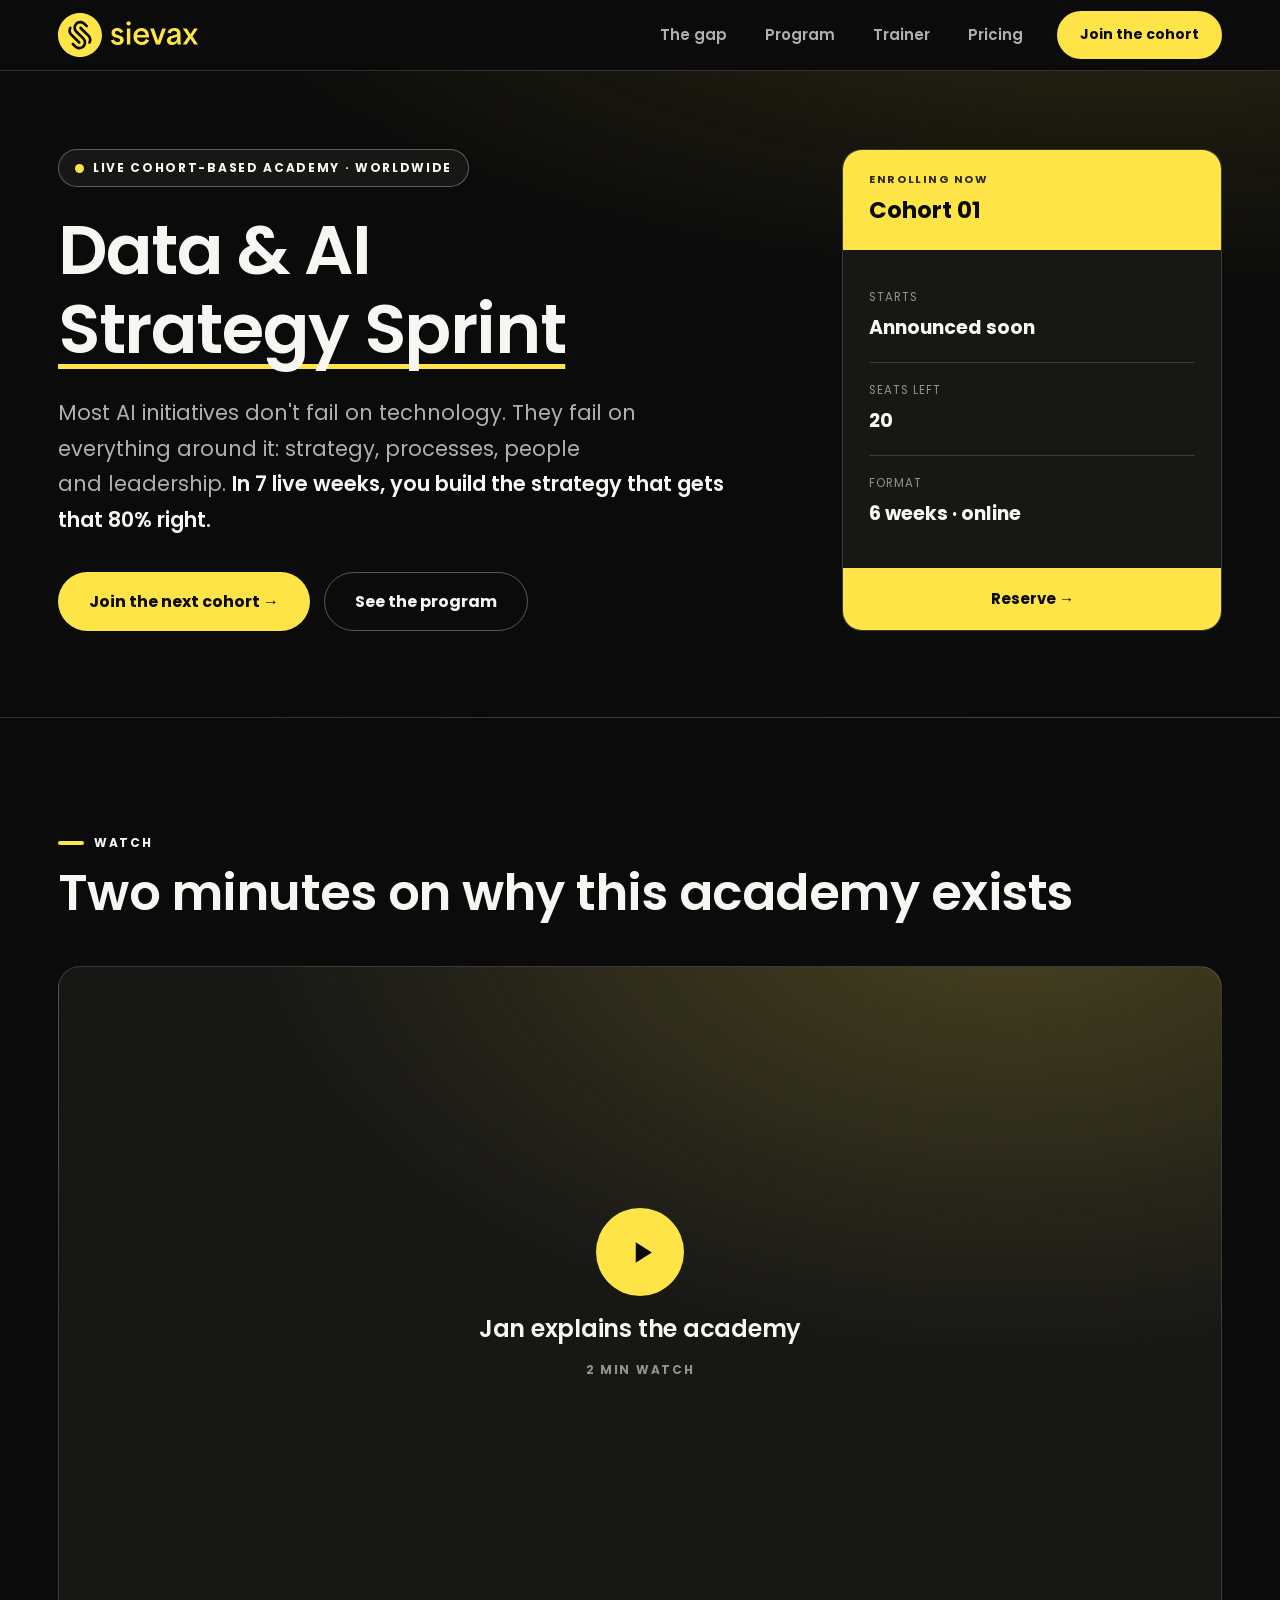
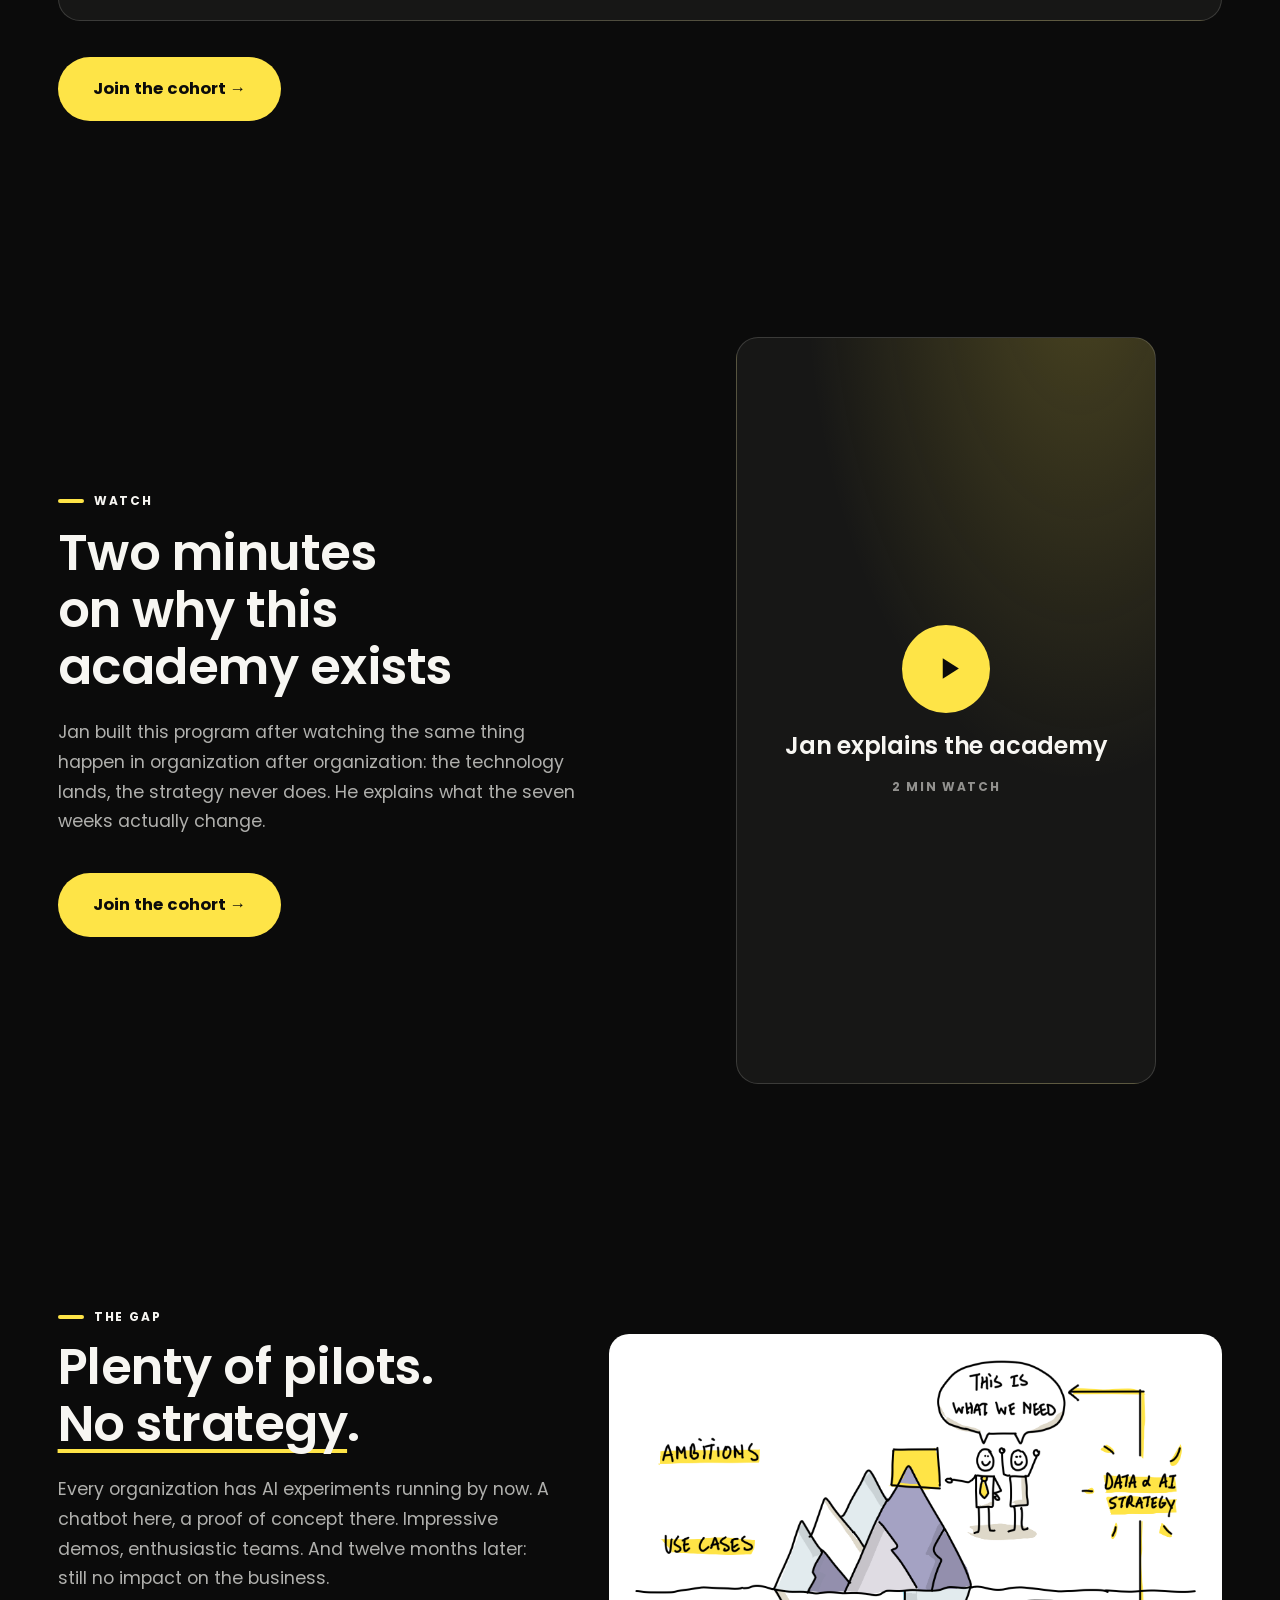
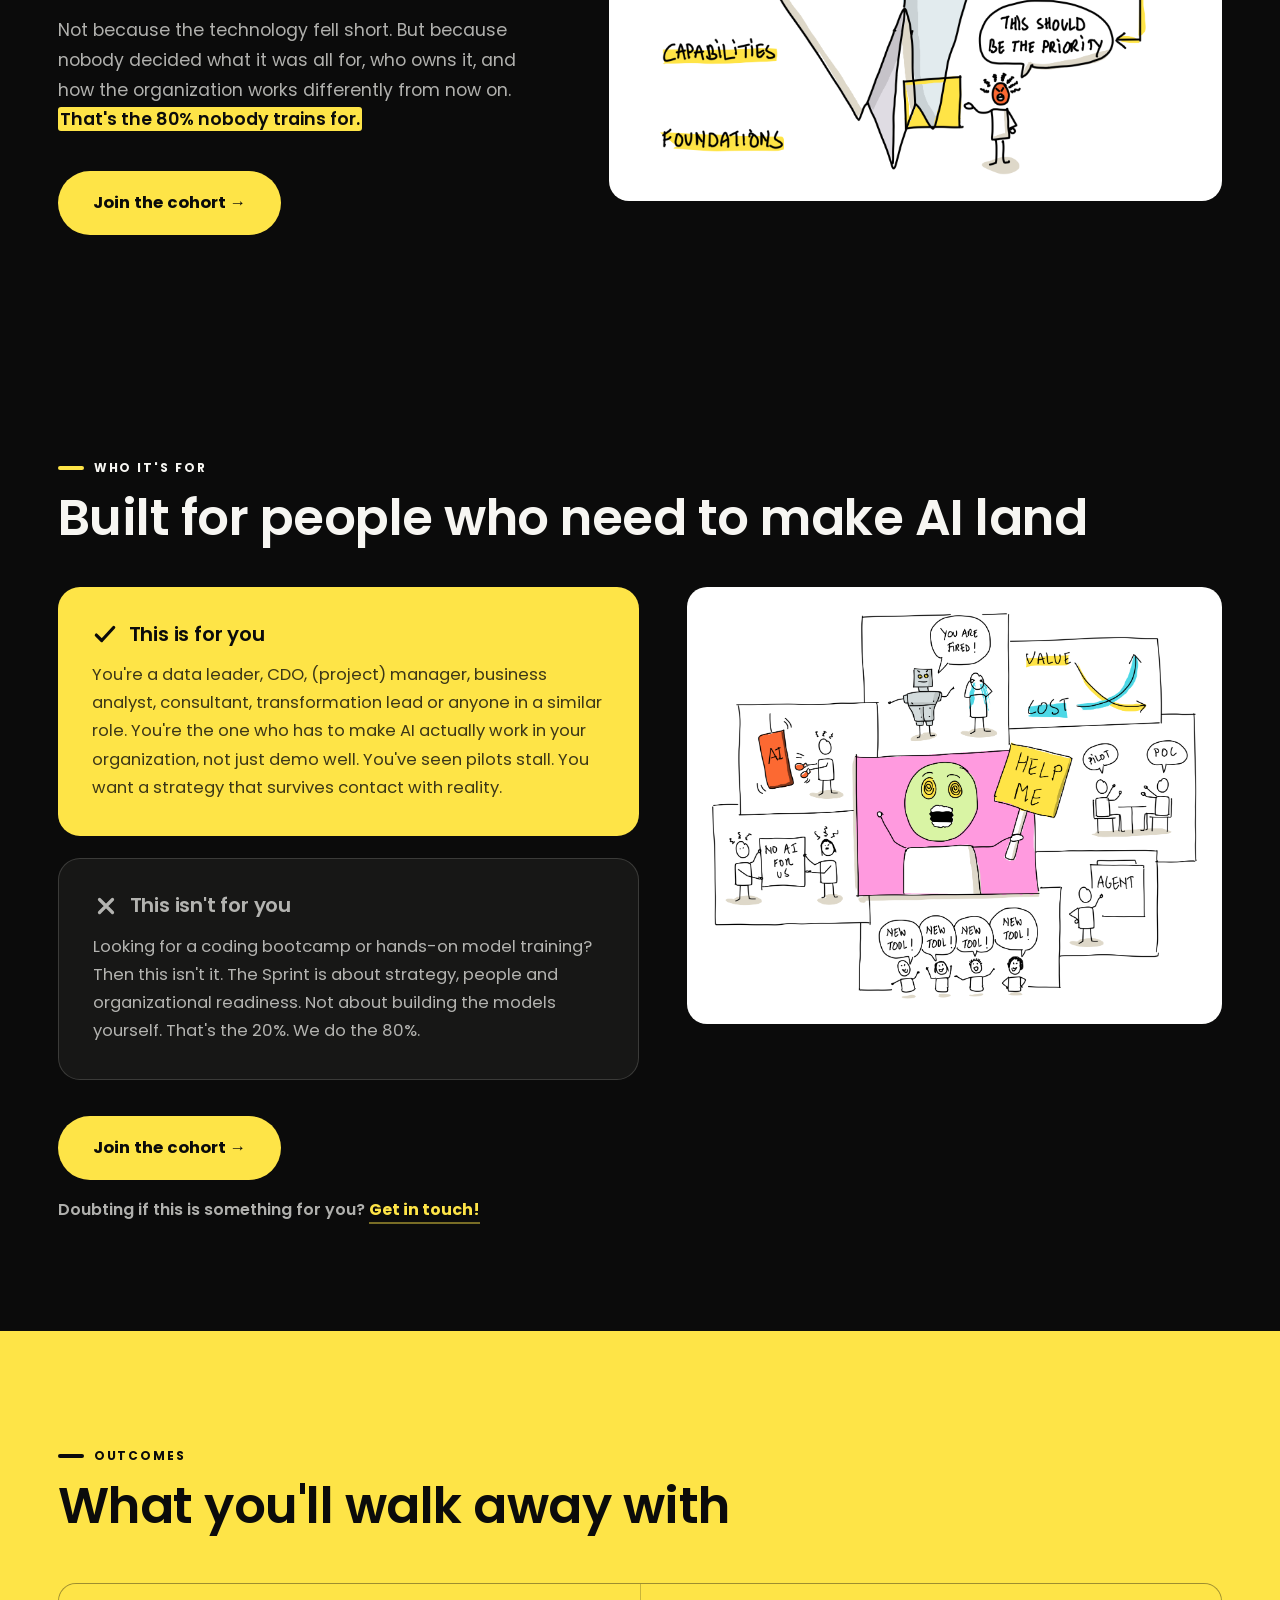
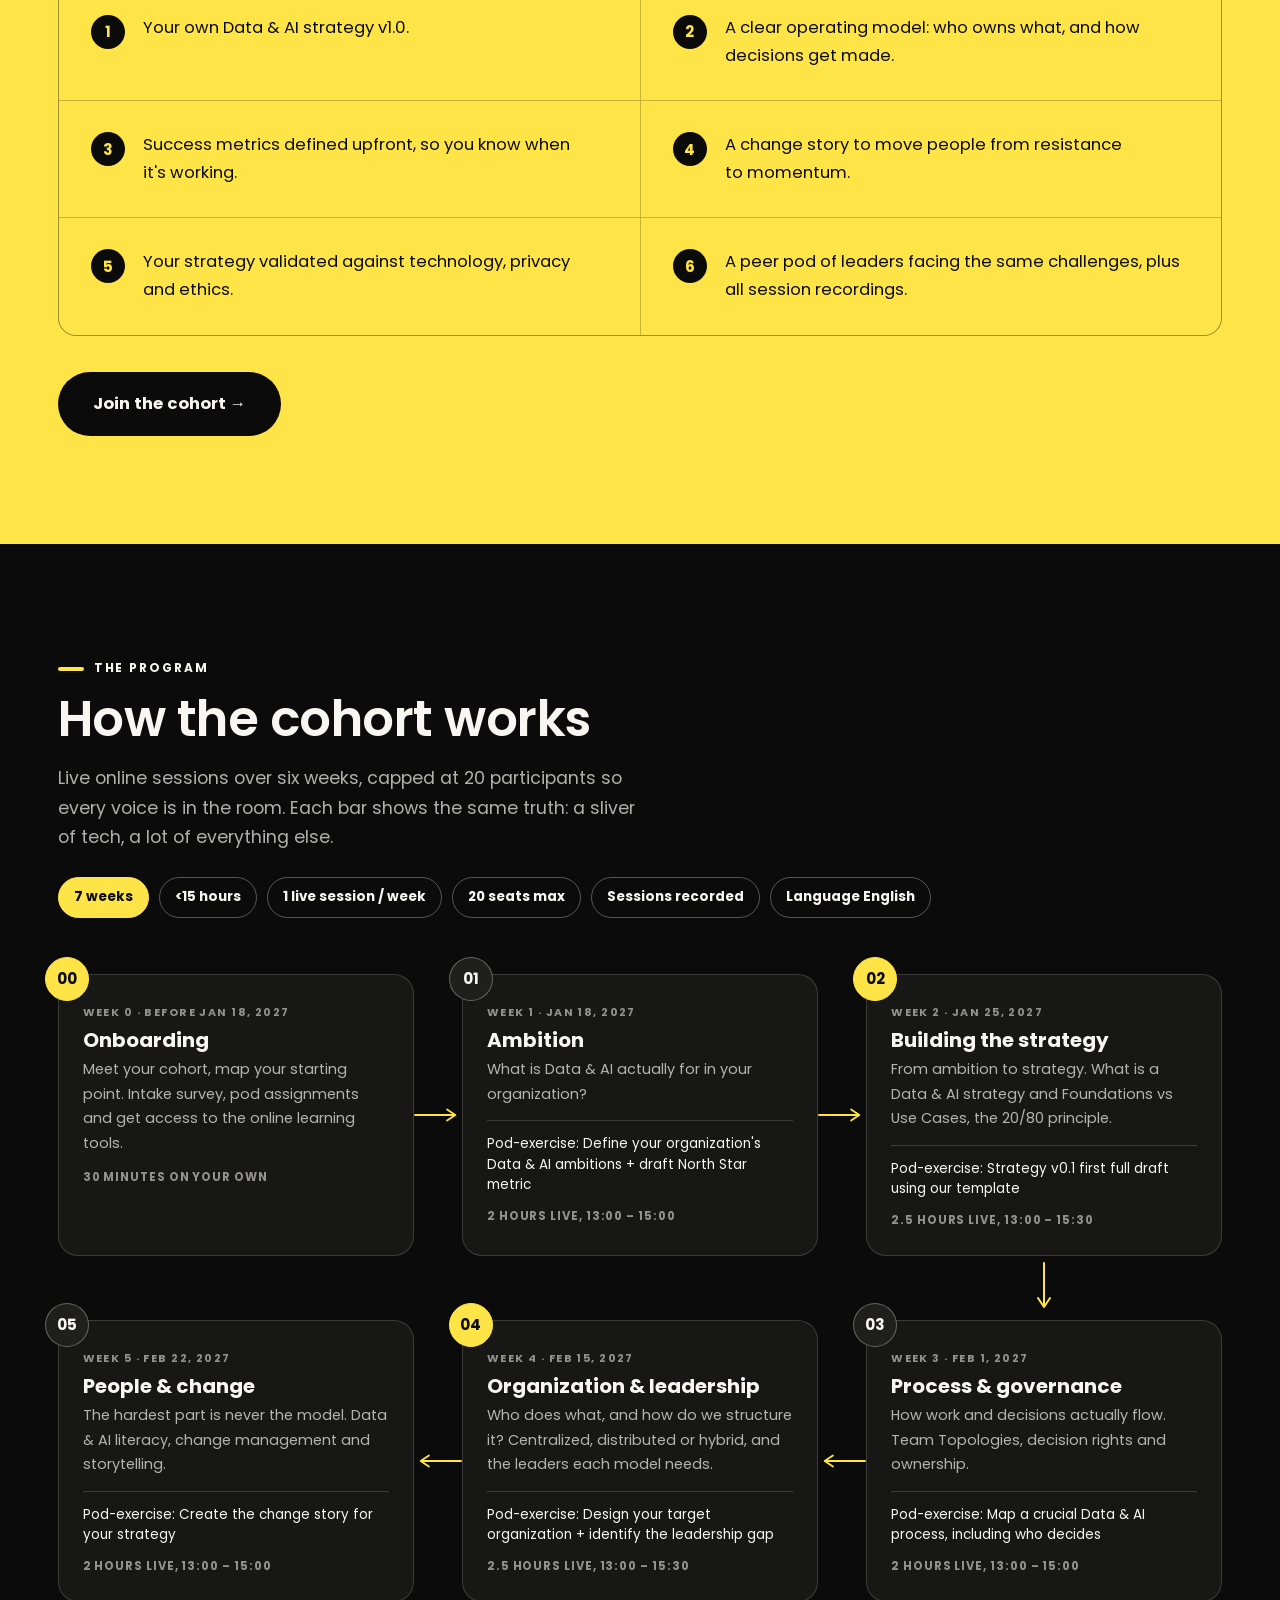
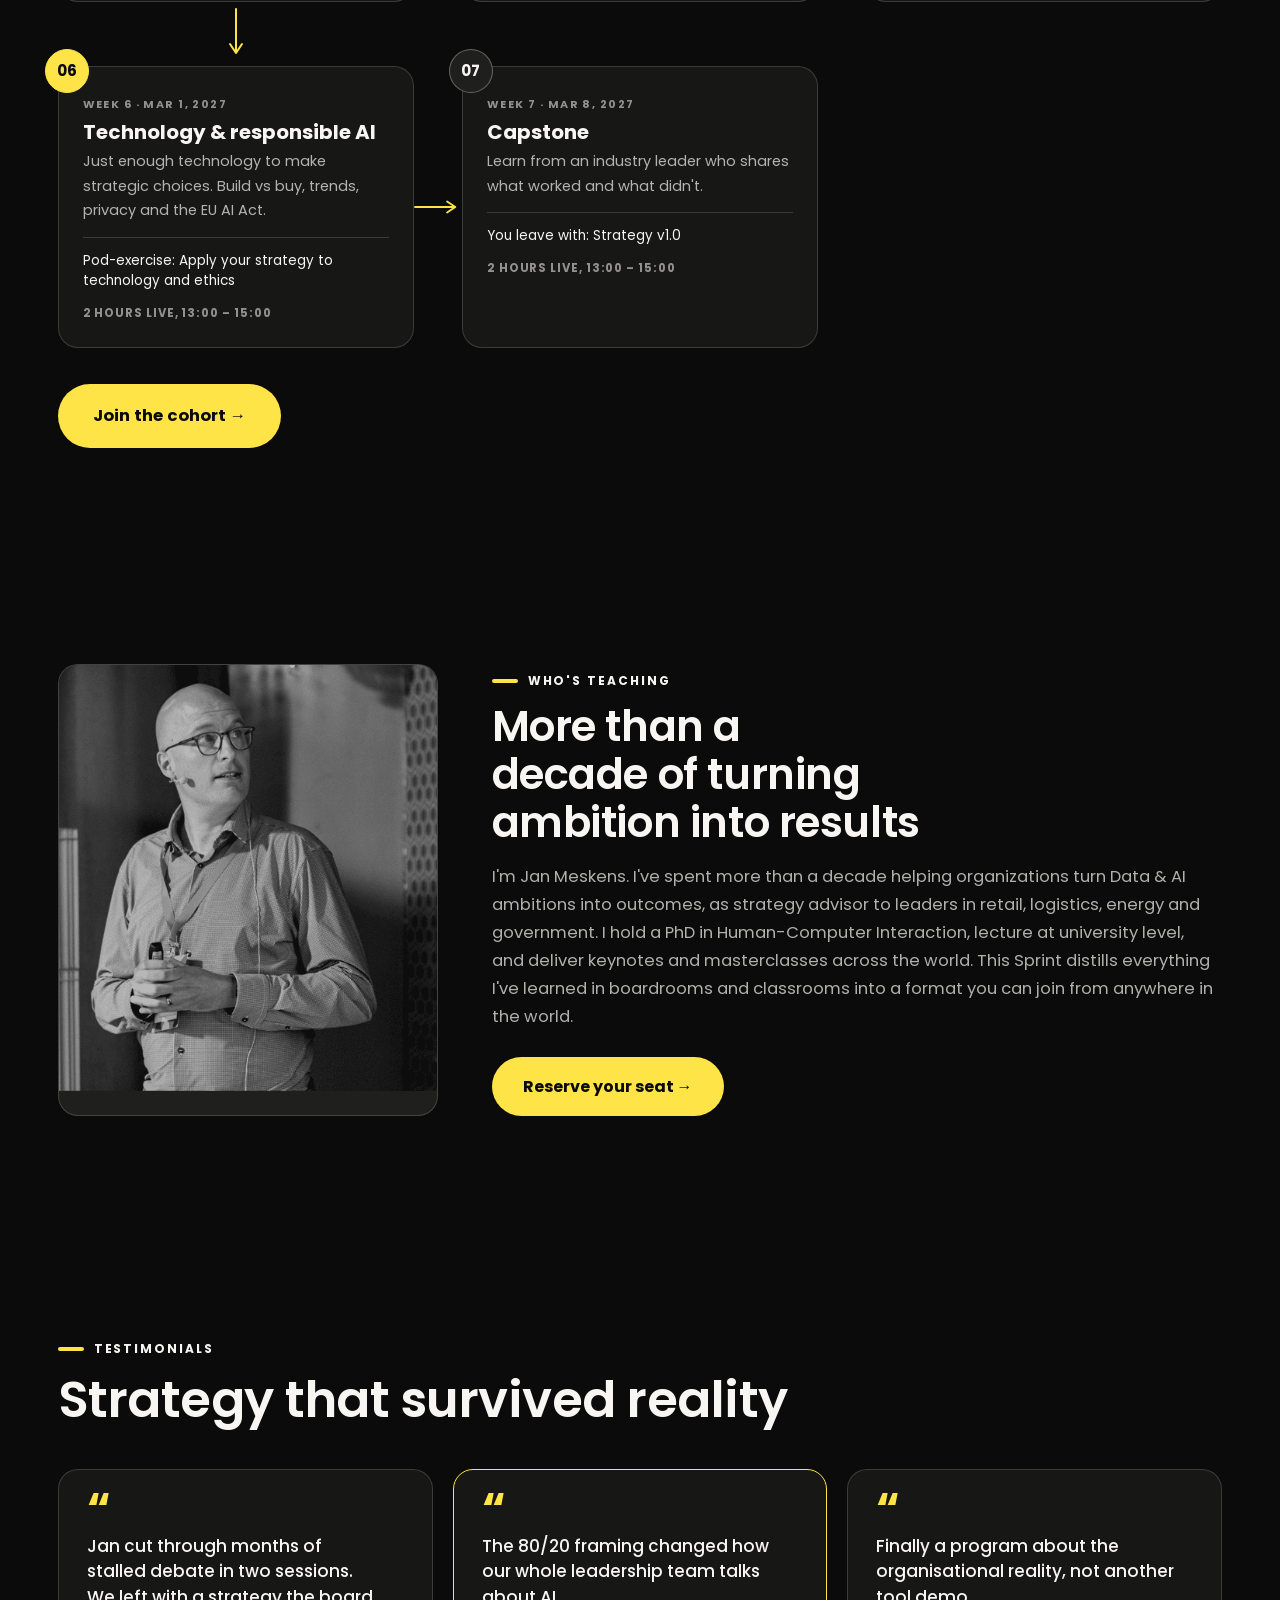
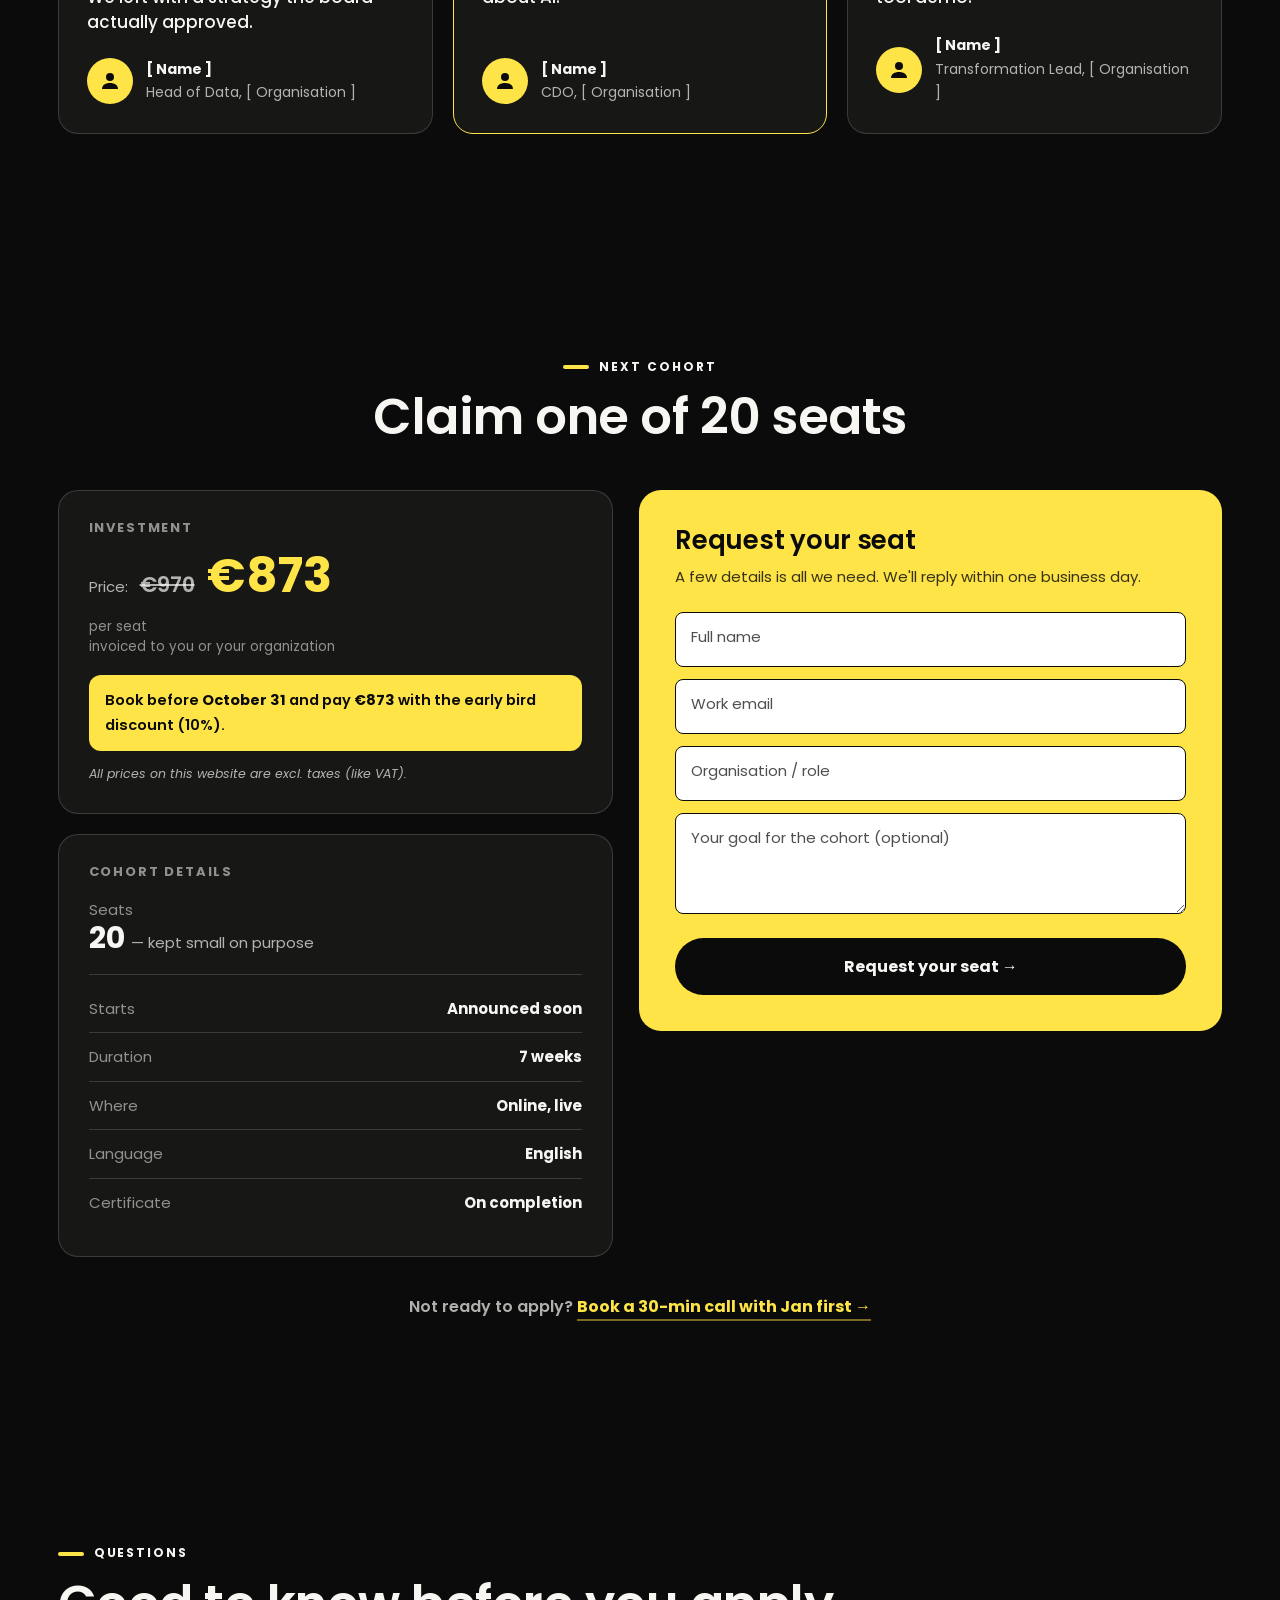
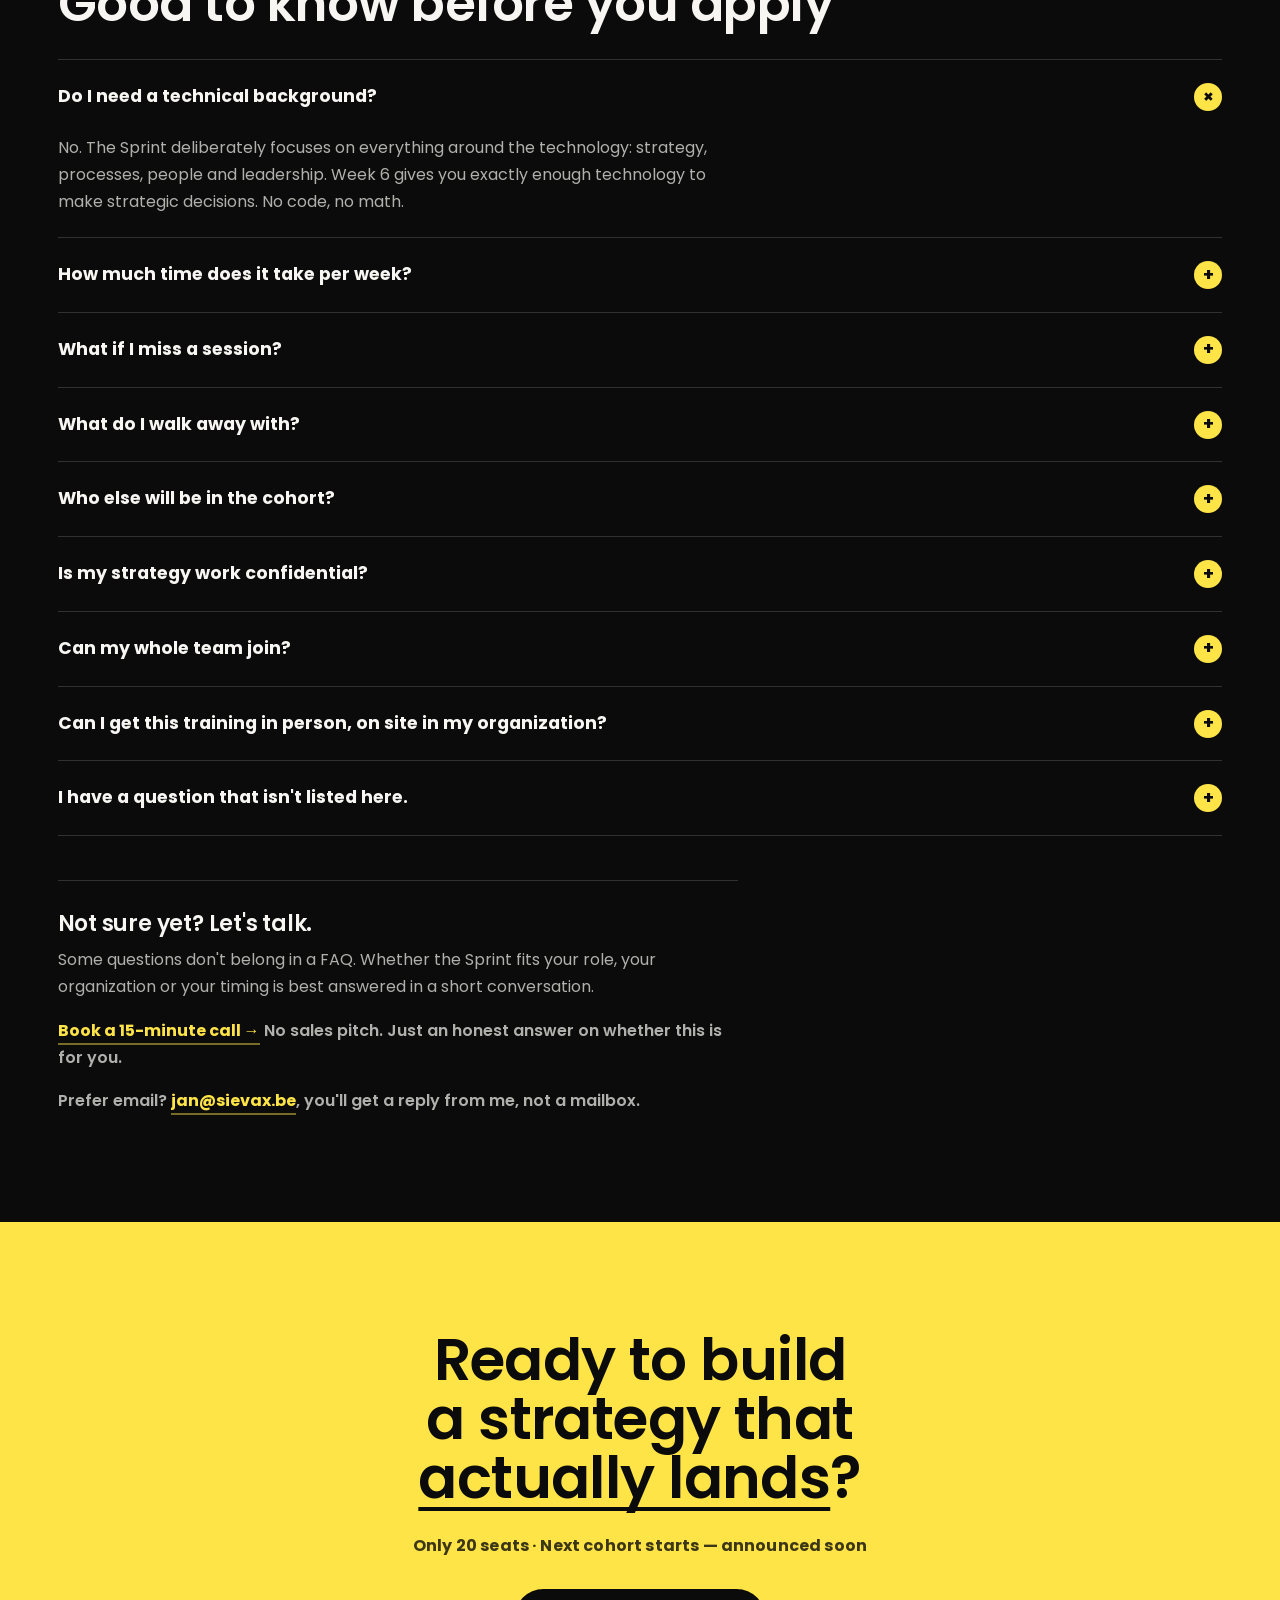
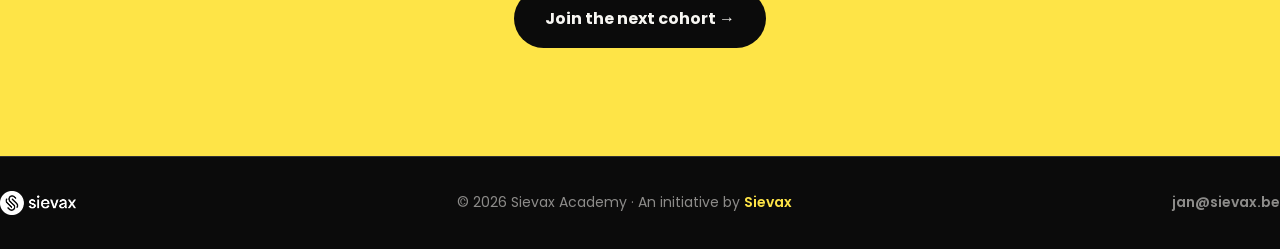
==== commit 7c69e296: "Add a vertical video section alongside the landscape one The client's video format isn't known yet, " ====
--- a/index.html
+++ b/index.html
@@ -121,6 +121,34 @@
     </div>
   </section>
 
+  <!-- ==================== VIDEO (VERTICAL) ====================
+    Same section as above, sized for a portrait (9:16) video. We don't know yet
+    which format the client will deliver, so both are in place — DELETE THE ONE
+    THAT ISN'T USED (this whole <section>, or the landscape one above).
+  ========================================================== -->
+  <section class="video video-vertical" id="video-vertical">
+    <div class="wrap">
+      <div class="vvid-grid">
+        <div class="vvid-copy">
+          <span class="eyebrow">Watch</span>
+          <h2>Two minutes on why this academy exists</h2>
+          <p>Jan built this program after watching the same thing happen in organization after organization: the technology lands, the strategy never does. He explains what the seven weeks actually change.</p>
+          <a class="btn btn-yellow mid-cta" href="#apply">Join the cohort &rarr;</a>
+        </div>
+
+        <div class="vid-frame vid-frame-vertical" id="videoEmbedVertical" data-video-id="REPLACE_WITH_YOUTUBE_ID">
+          <!-- The accessible name must contain the visible label, or voice-control
+               users can't say what they see (WCAG 2.5.3 label-in-name). -->
+          <button class="vid-play" type="button" aria-label="Play: Jan explains the academy, 2 min watch">
+            <span class="vid-disc"><svg viewBox="0 0 24 24" aria-hidden="true"><path d="M8 5v14l11-7z" fill="currentColor"/></svg></span>
+            <span class="vid-label">Jan explains the academy</span>
+            <span class="vid-time">2 min watch</span>
+          </button>
+        </div>
+      </div>
+    </div>
+  </section>
+
   <!-- ========================= THE GAP ========================= -->
   <section class="gap" id="gap">
     <div class="wrap">
@@ -129,7 +157,7 @@
           <span class="eyebrow">The gap</span>
           <h2>Plenty of pilots. <span class="uline">No strategy</span>.</h2>
           <p>Every organization has AI experiments running by now. A chatbot here, a proof of concept there. Impressive demos, enthusiastic teams. And twelve months later: still no impact on the business.</p>
-          <p>Not because the technology fell short. But because nobody decided what it was all for, who owns it, and how the organization works differently from now on.  <span class="gap-accent">That's the 80%</span></p>
+          <p>Not because the technology fell short. But because nobody decided what it was all for, who owns it, and how the organization works differently from now on.  <span class="gap-accent">That's the 80% nobody trains for.</span></p>
           <a class="btn btn-yellow mid-cta" href="#apply">Join the cohort &rarr;</a>
         </div>
         <div class="gap-img">
--- a/css/flat.css
+++ b/css/flat.css
@@ -981,6 +981,39 @@
     var(--surface);
   border: 1px solid var(--line);
 }
+/* Portrait variant — a 9:16 video can't carry a full-width band on its own, so
+   this section splits: copy left, video right (same move as .gap-grid).
+   Remove alongside its section once the client's video format is known. */
+.vvid-grid {
+  display: grid;
+  /* even split so the copy column matches the measure of the other two-column
+     sections; the portrait frame is capped and centred inside its own half
+     rather than the grid being narrowed — the section keeps .wrap's gutters */
+  grid-template-columns: 1fr 1fr;
+  gap: clamp(32px, 5vw, 60px);
+  align-items: center;
+}
+/* same measures as the .gap copy column, so the two sections read alike */
+.vvid-copy h2 {
+  font-size: clamp(30px, 4.7vw, 50px);
+  max-width: 15ch;
+  margin-top: 14px;
+}
+.vvid-copy p {
+  font-size: clamp(16px, 2vw, 17.5px);
+  color: var(--muted);
+  margin-top: 22px;
+  max-width: 48ch;
+}
+.vid-frame-vertical {
+  aspect-ratio: 9 / 16;
+  /* width is explicit because the frame's only child is absolutely positioned —
+     with auto side margins it would otherwise shrink-to-fit to nothing */
+  width: 100%;
+  max-width: 420px;
+  margin-top: 0; /* the grid handles spacing; the 16:9 frame's top margin doesn't apply */
+  margin-inline: auto;
+}
 .vid-frame iframe {
   position: absolute;
   inset: 0;
@@ -1584,8 +1617,14 @@
   .gap-grid,
   .convert-grid,
   .aud-layout,
-  .tr-grid {
+  .tr-grid,
+  .vvid-grid {
     grid-template-columns: 1fr;
+  }
+  /* stacked, the portrait frame would run absurdly tall at full width */
+  .vid-frame-vertical {
+    max-width: 360px;
+    margin-inline: auto;
   }
   .aud-fig {
     max-width: 500px;
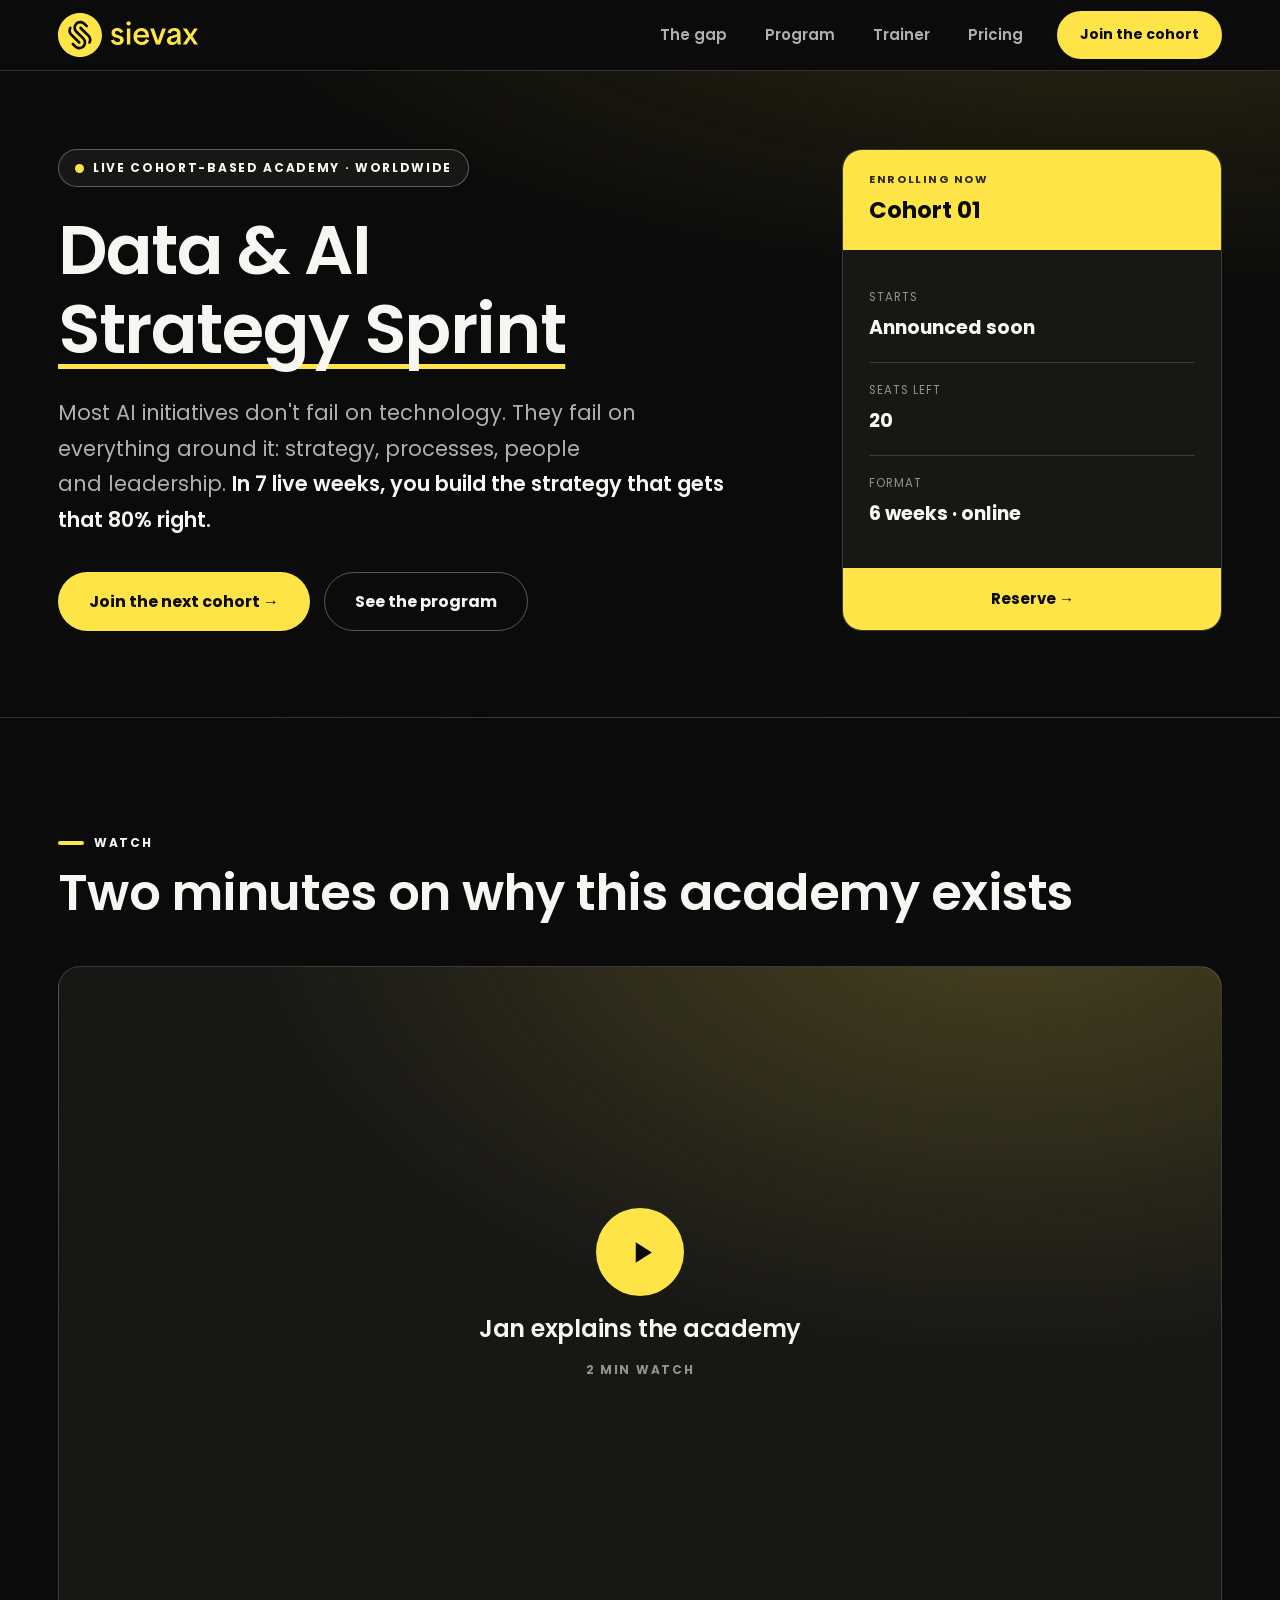
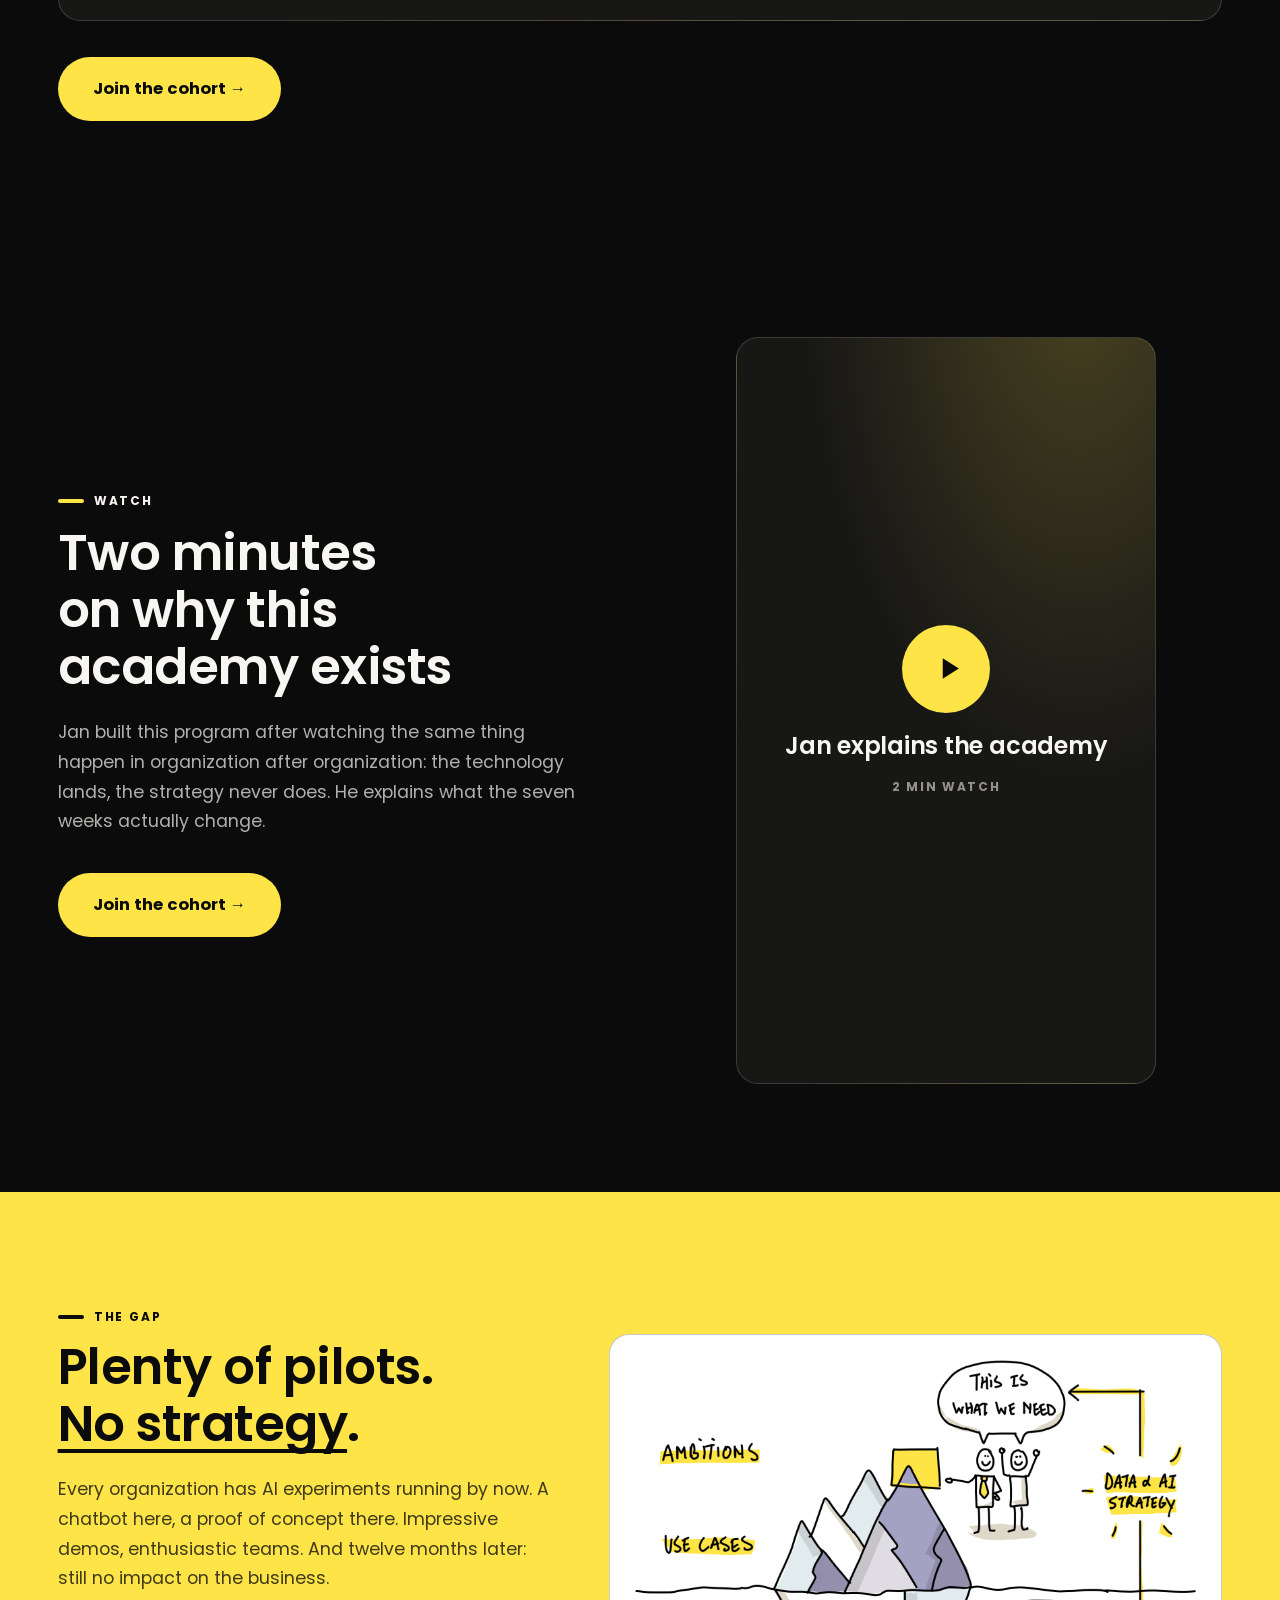
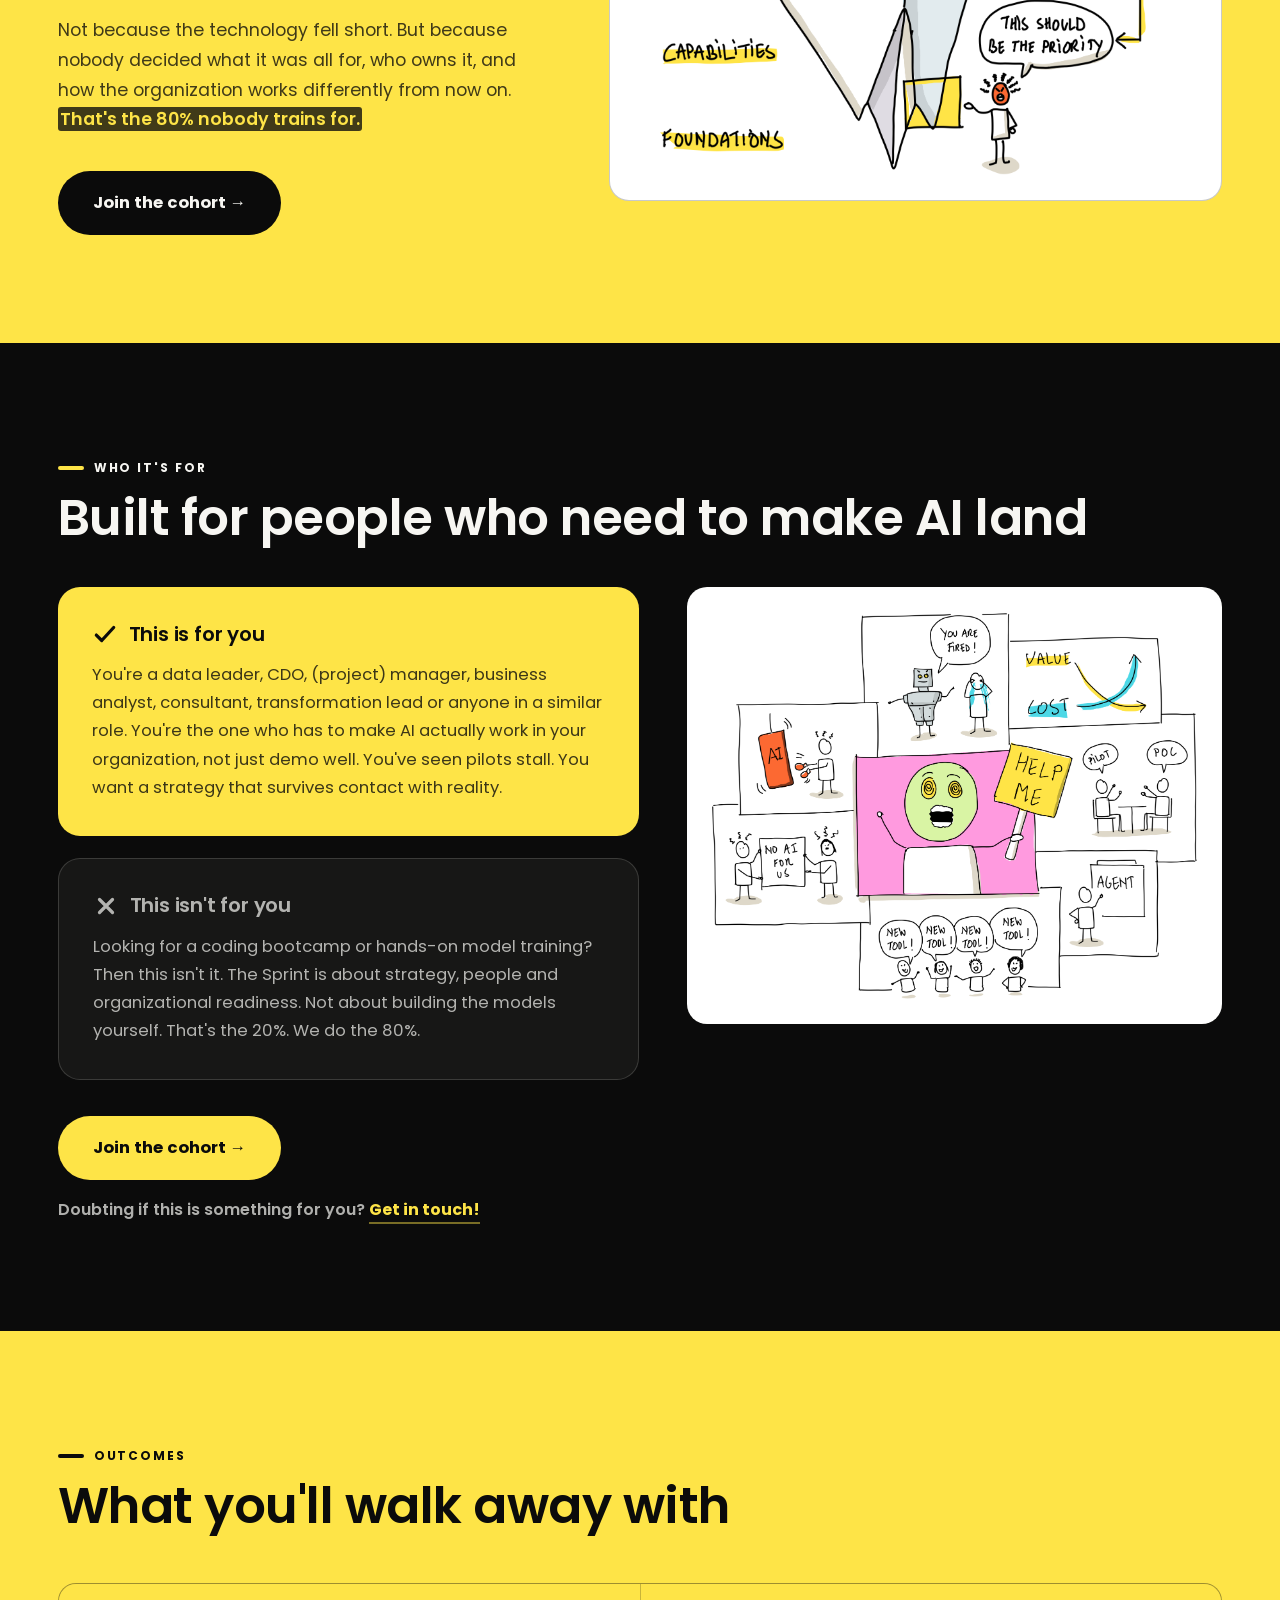
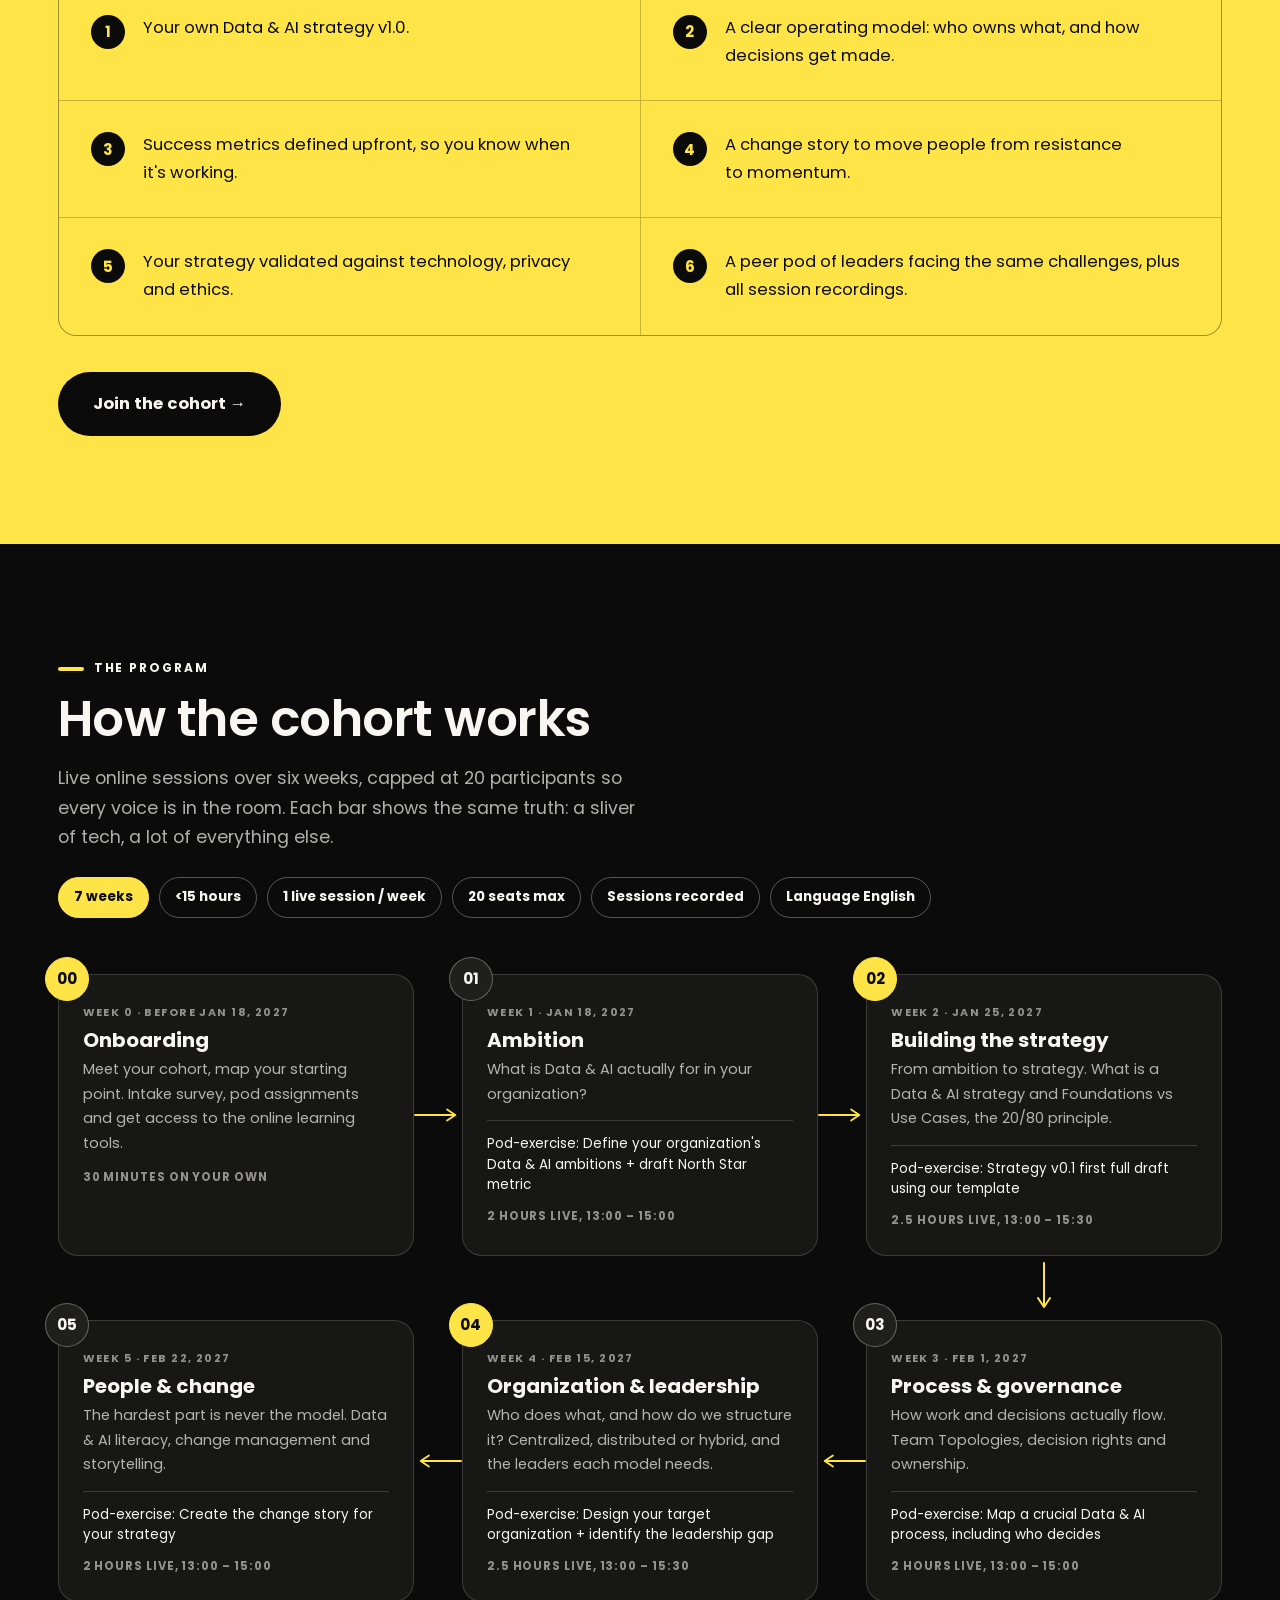
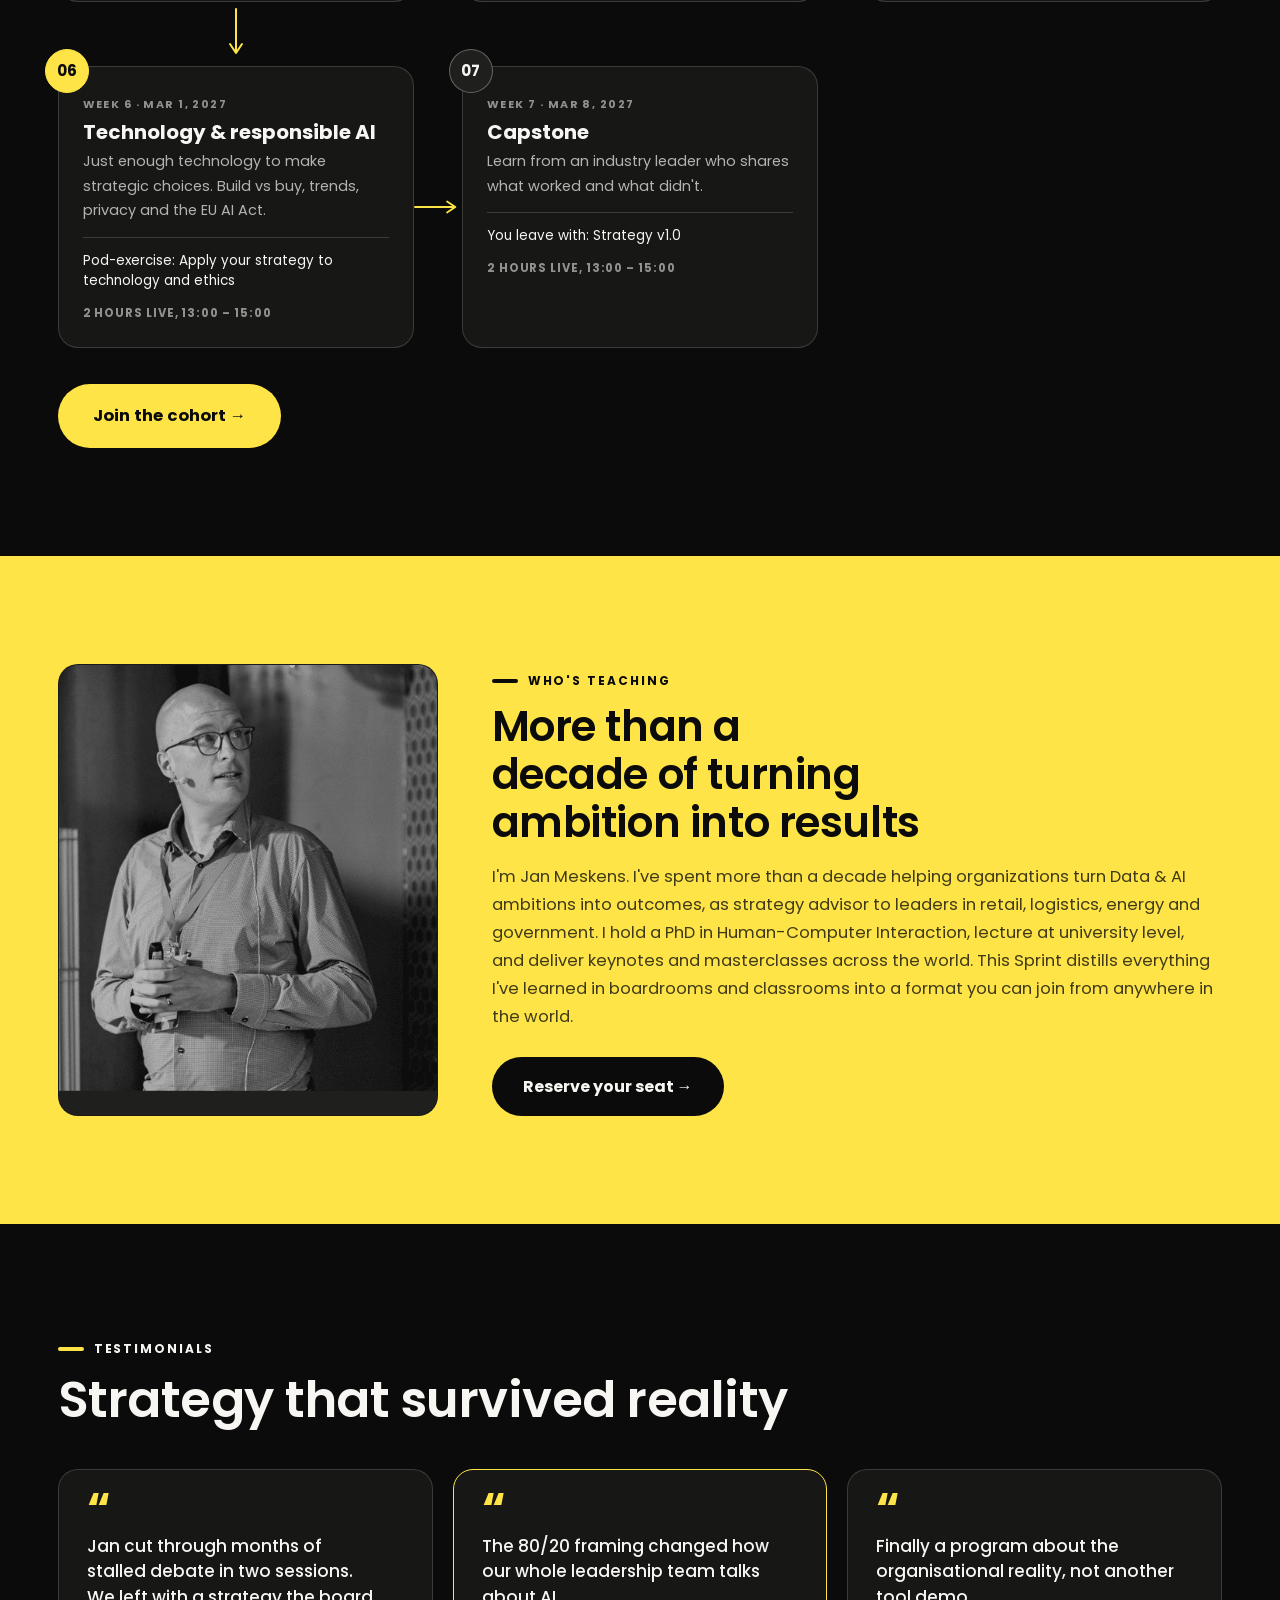
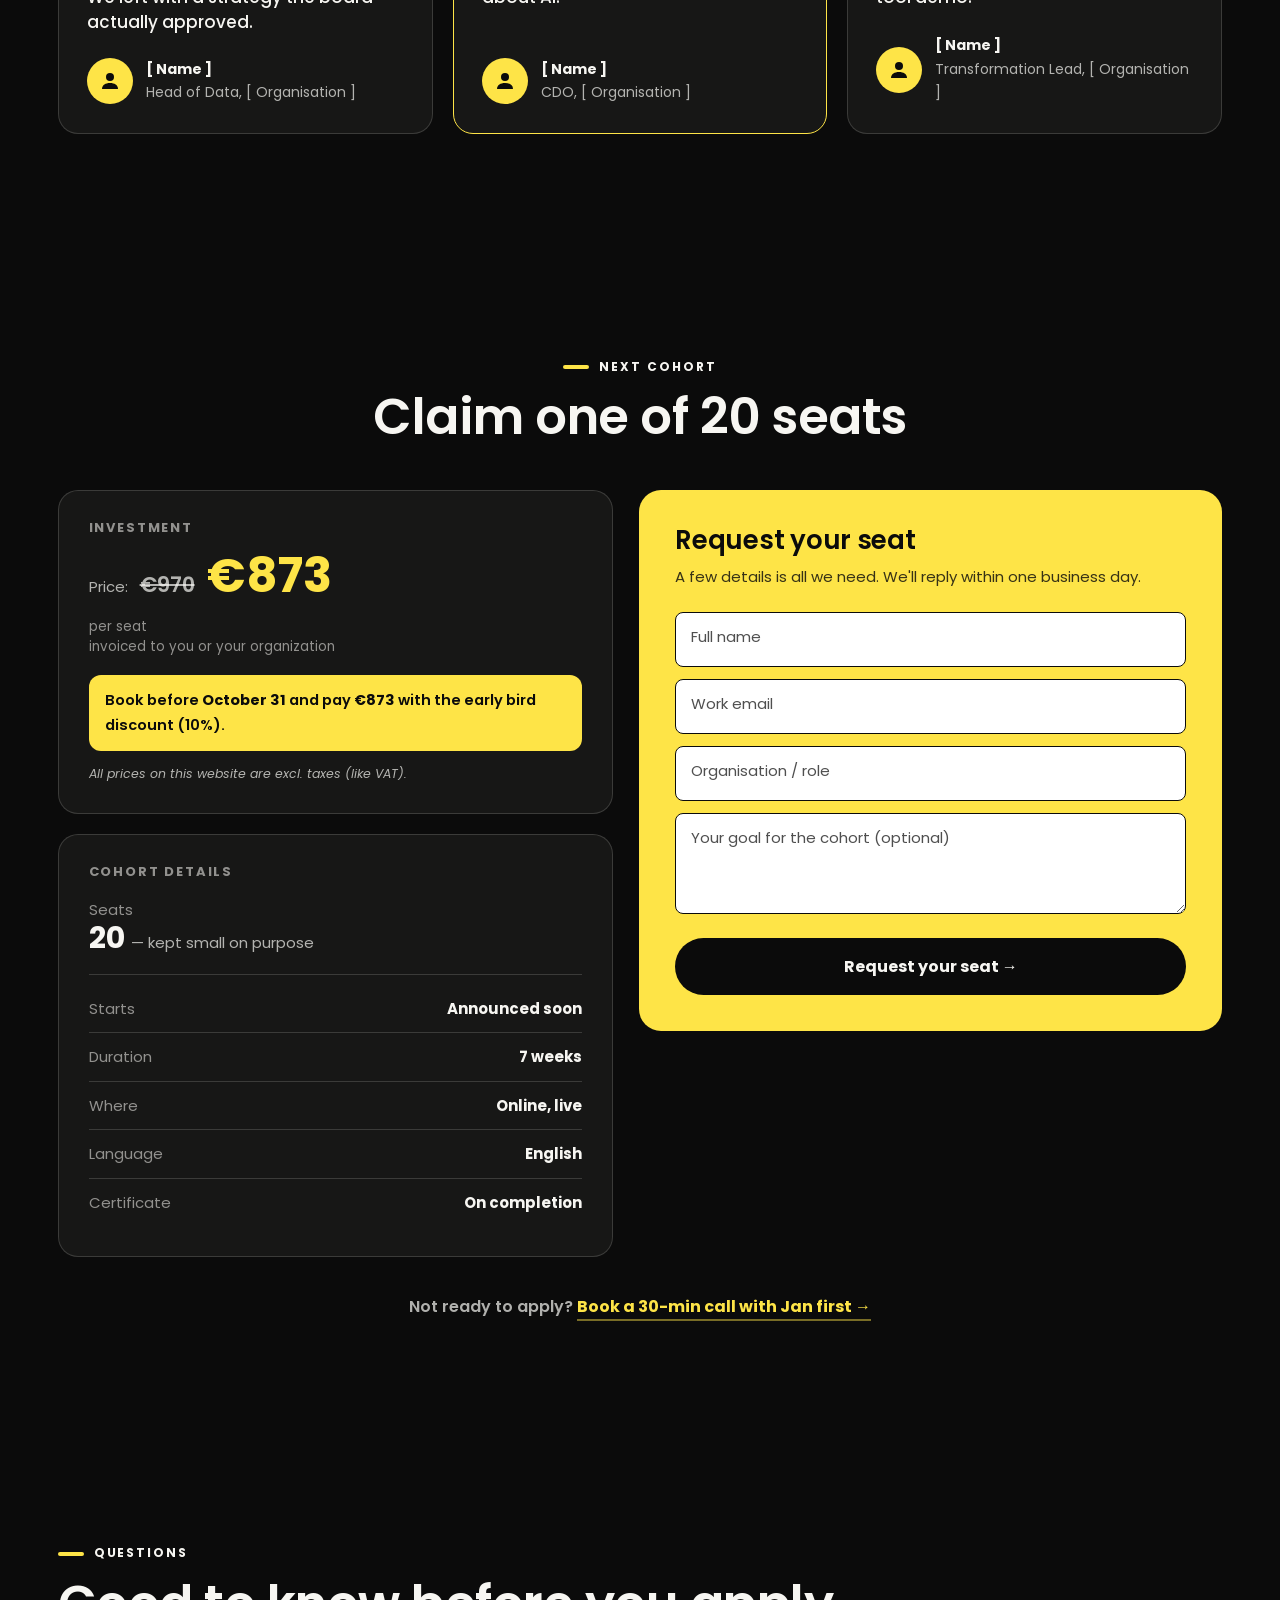
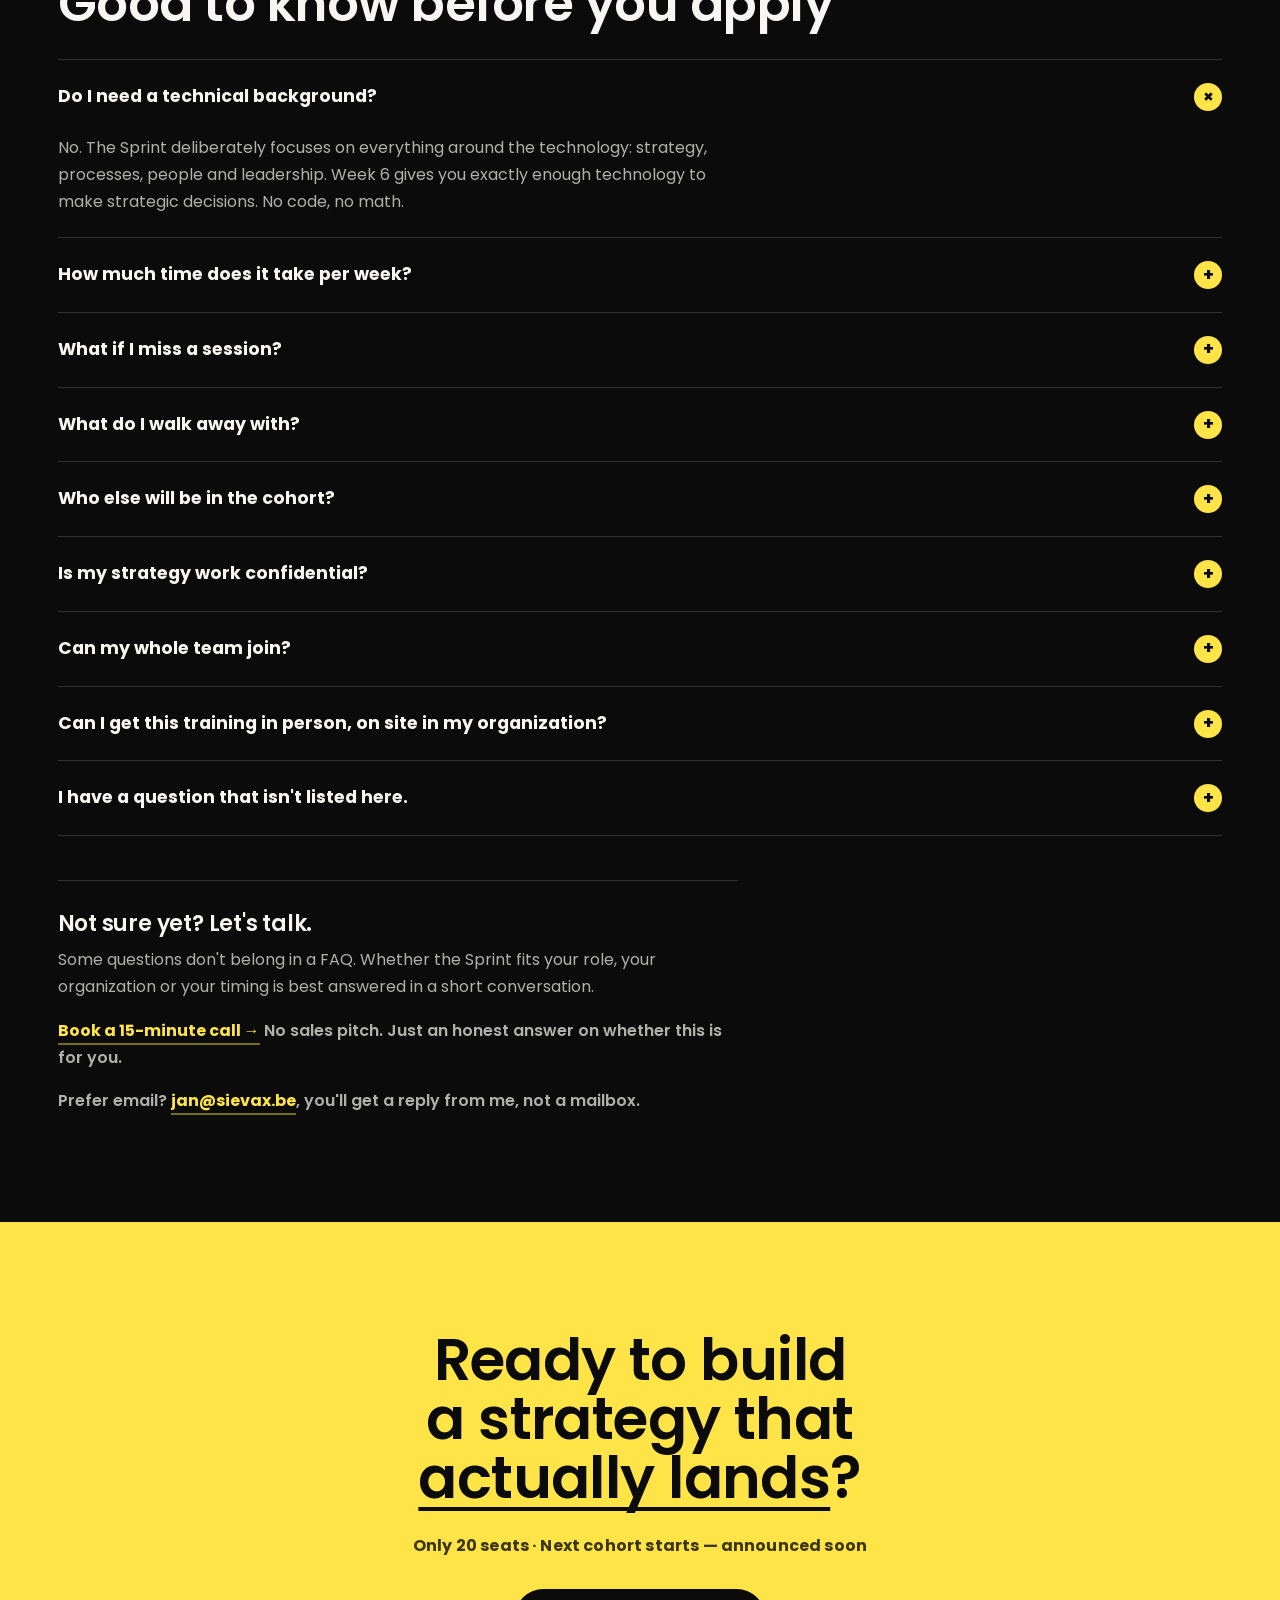
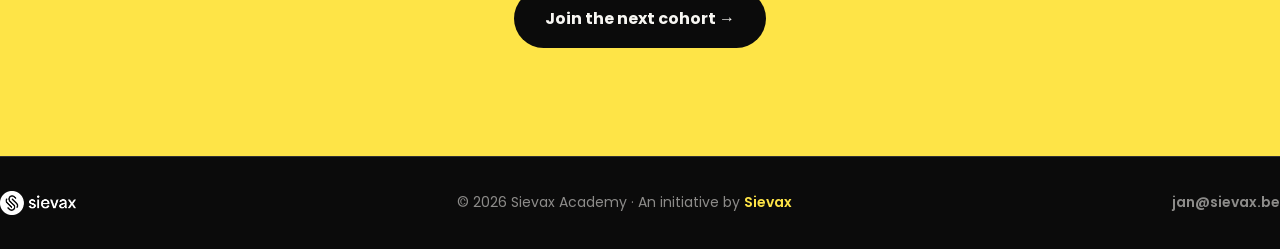
==== commit f3dbf854: "Drench the gap and trainer sections in yellow Six dark sections ran back to back through the middle " ====
--- a/index.html
+++ b/index.html
@@ -150,7 +150,7 @@
   </section>
 
   <!-- ========================= THE GAP ========================= -->
-  <section class="gap" id="gap">
+  <section class="gap on-yellow" id="gap">
     <div class="wrap">
       <div class="gap-grid">
         <div>
@@ -257,7 +257,7 @@
   </section>
 
   <!-- ========================= TRAINER ========================= -->
-  <section class="trainer" id="trainer">
+  <section class="trainer on-yellow" id="trainer">
     <div class="wrap tr-grid">
       <div class="tr-photo">
         <!-- PHOTO SLOT — Jan's portrait (grayscale, upper-center face).
--- a/css/flat.css
+++ b/css/flat.css
@@ -963,6 +963,30 @@
   font-size: 16.5px;
   margin-top: 16px;
   max-width: 68ch;
+}
+
+/* ── Yellow-ground fixes for .gap and .trainer ──────────────────────────
+   Both sections set their body copy to --muted, a grey tuned for the dark
+   ground; it has to become black ink here. These rules sit after the
+   section blocks because .on-yellow p and .gap p carry equal specificity,
+   so source order is what decides it. */
+.on-yellow.gap p,
+.on-yellow .tr-copy p,
+.on-yellow .vvid-copy p {
+  color: var(--on-yellow);
+  opacity: 0.78;
+}
+/* The marker highlight is yellow-on-dark by default, which reads as nothing
+   on a yellow ground — invert it so the emphasis survives. */
+.on-yellow .gap-accent {
+  background: var(--on-yellow);
+  color: var(--yellow);
+}
+/* --line is a near-black hairline meant for dark surfaces; on yellow it
+   disappears, so the photo and sketch frames get an ink edge instead. */
+.on-yellow .tr-photo,
+.on-yellow .gap-img {
+  border-color: rgba(11, 11, 11, 0.22);
 }
 
 /* VIDEO — click-to-load explainer */
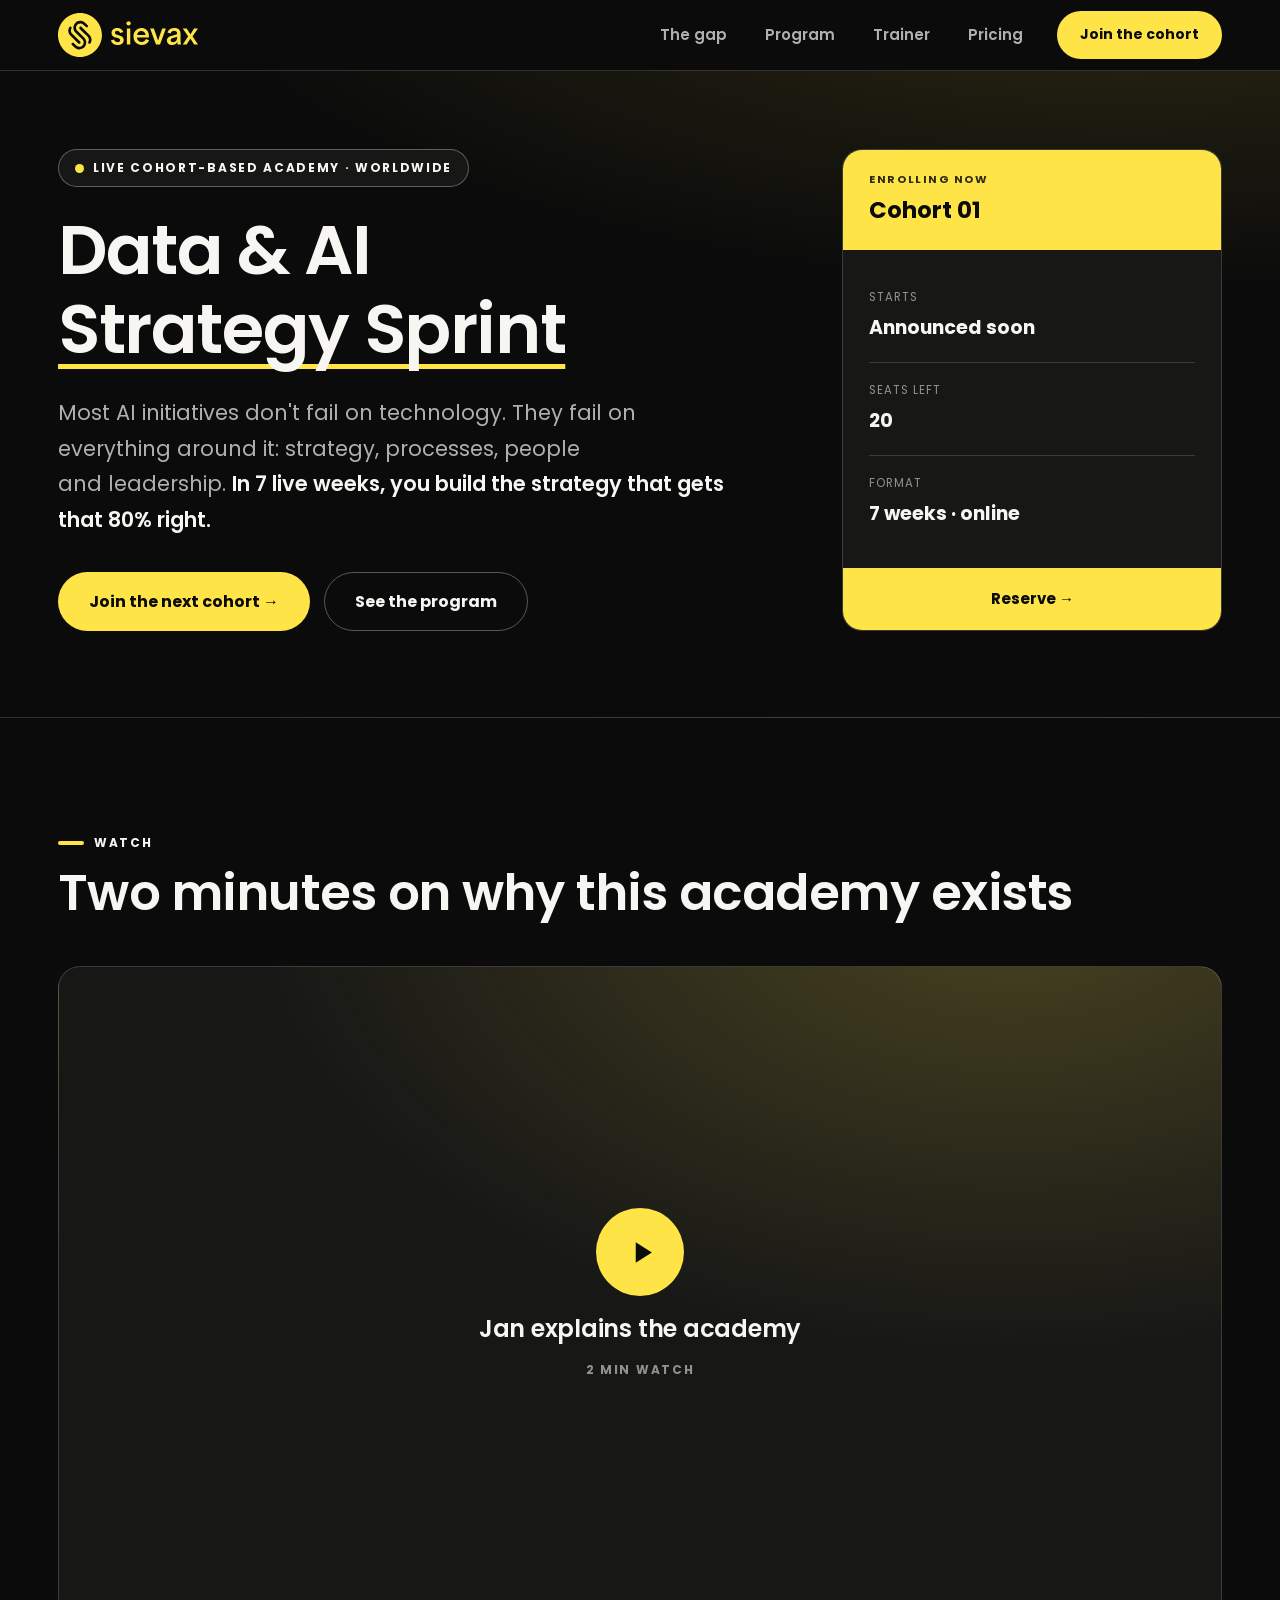
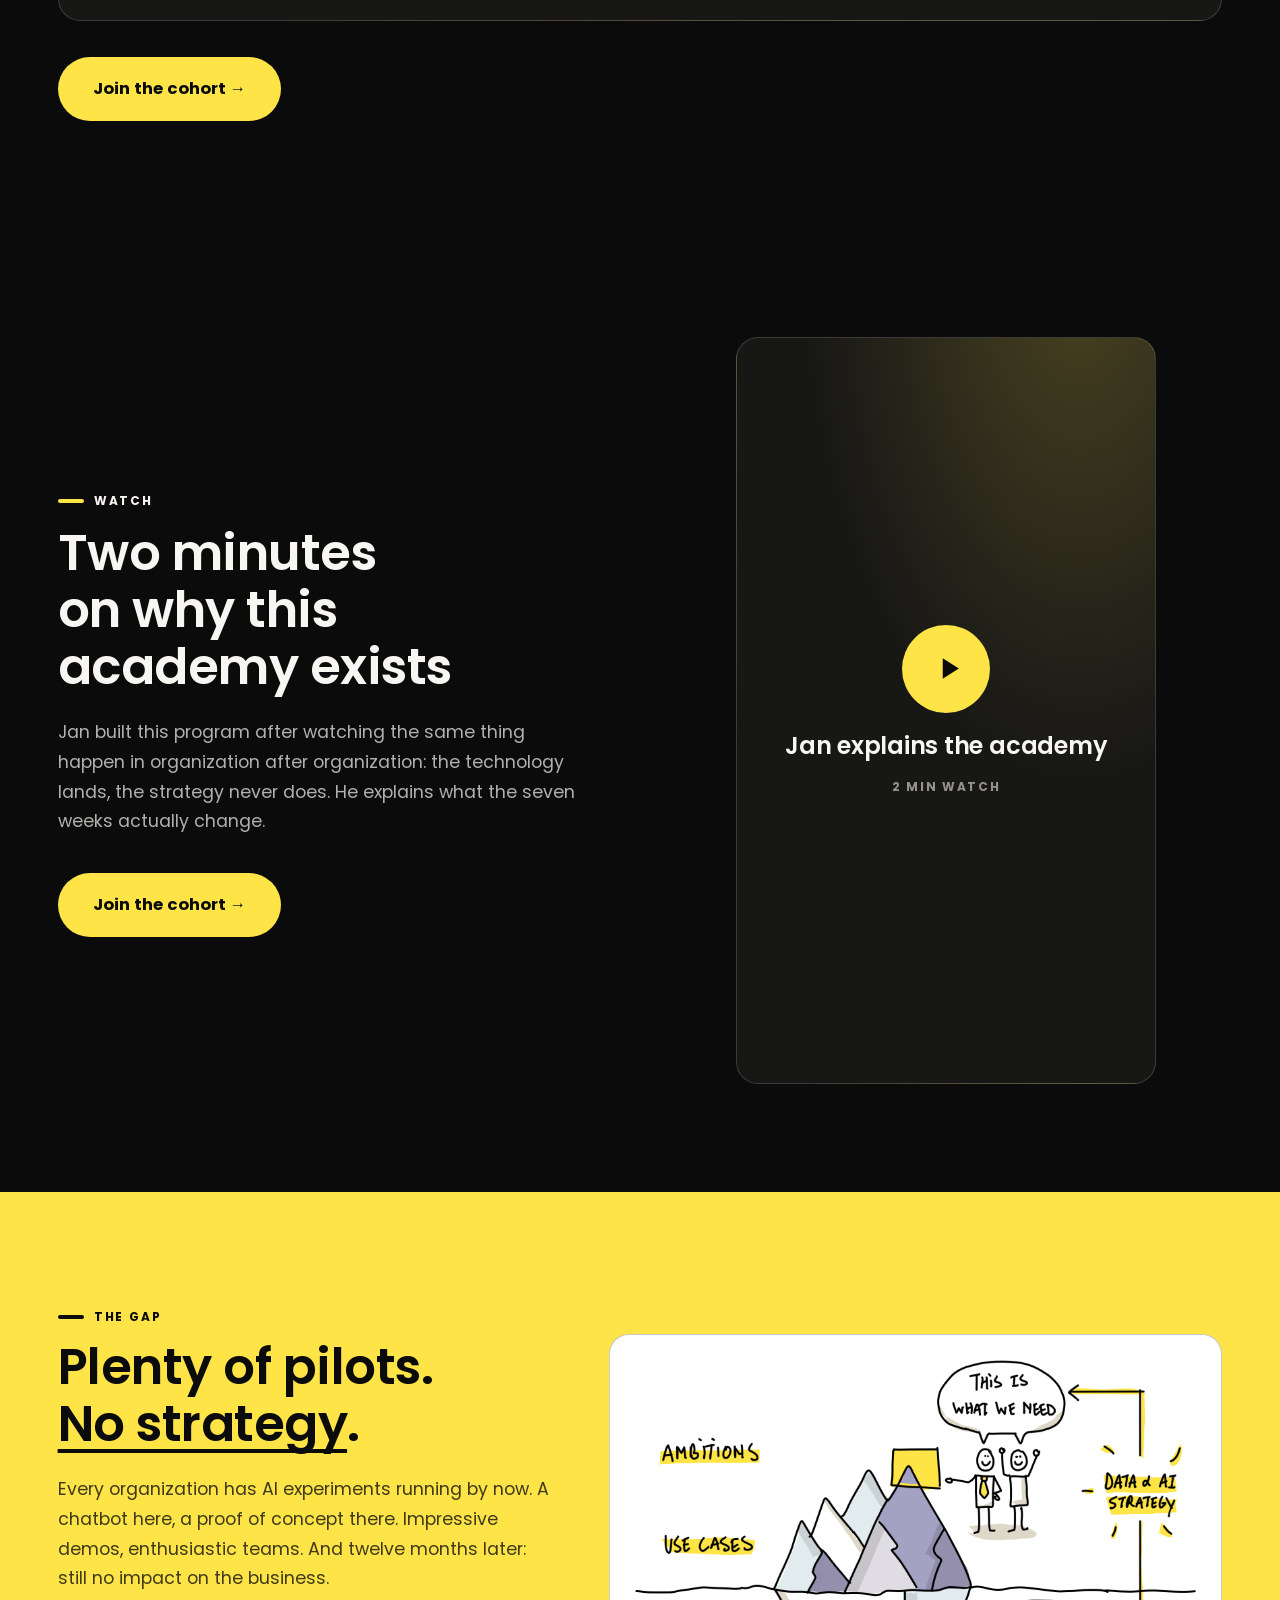
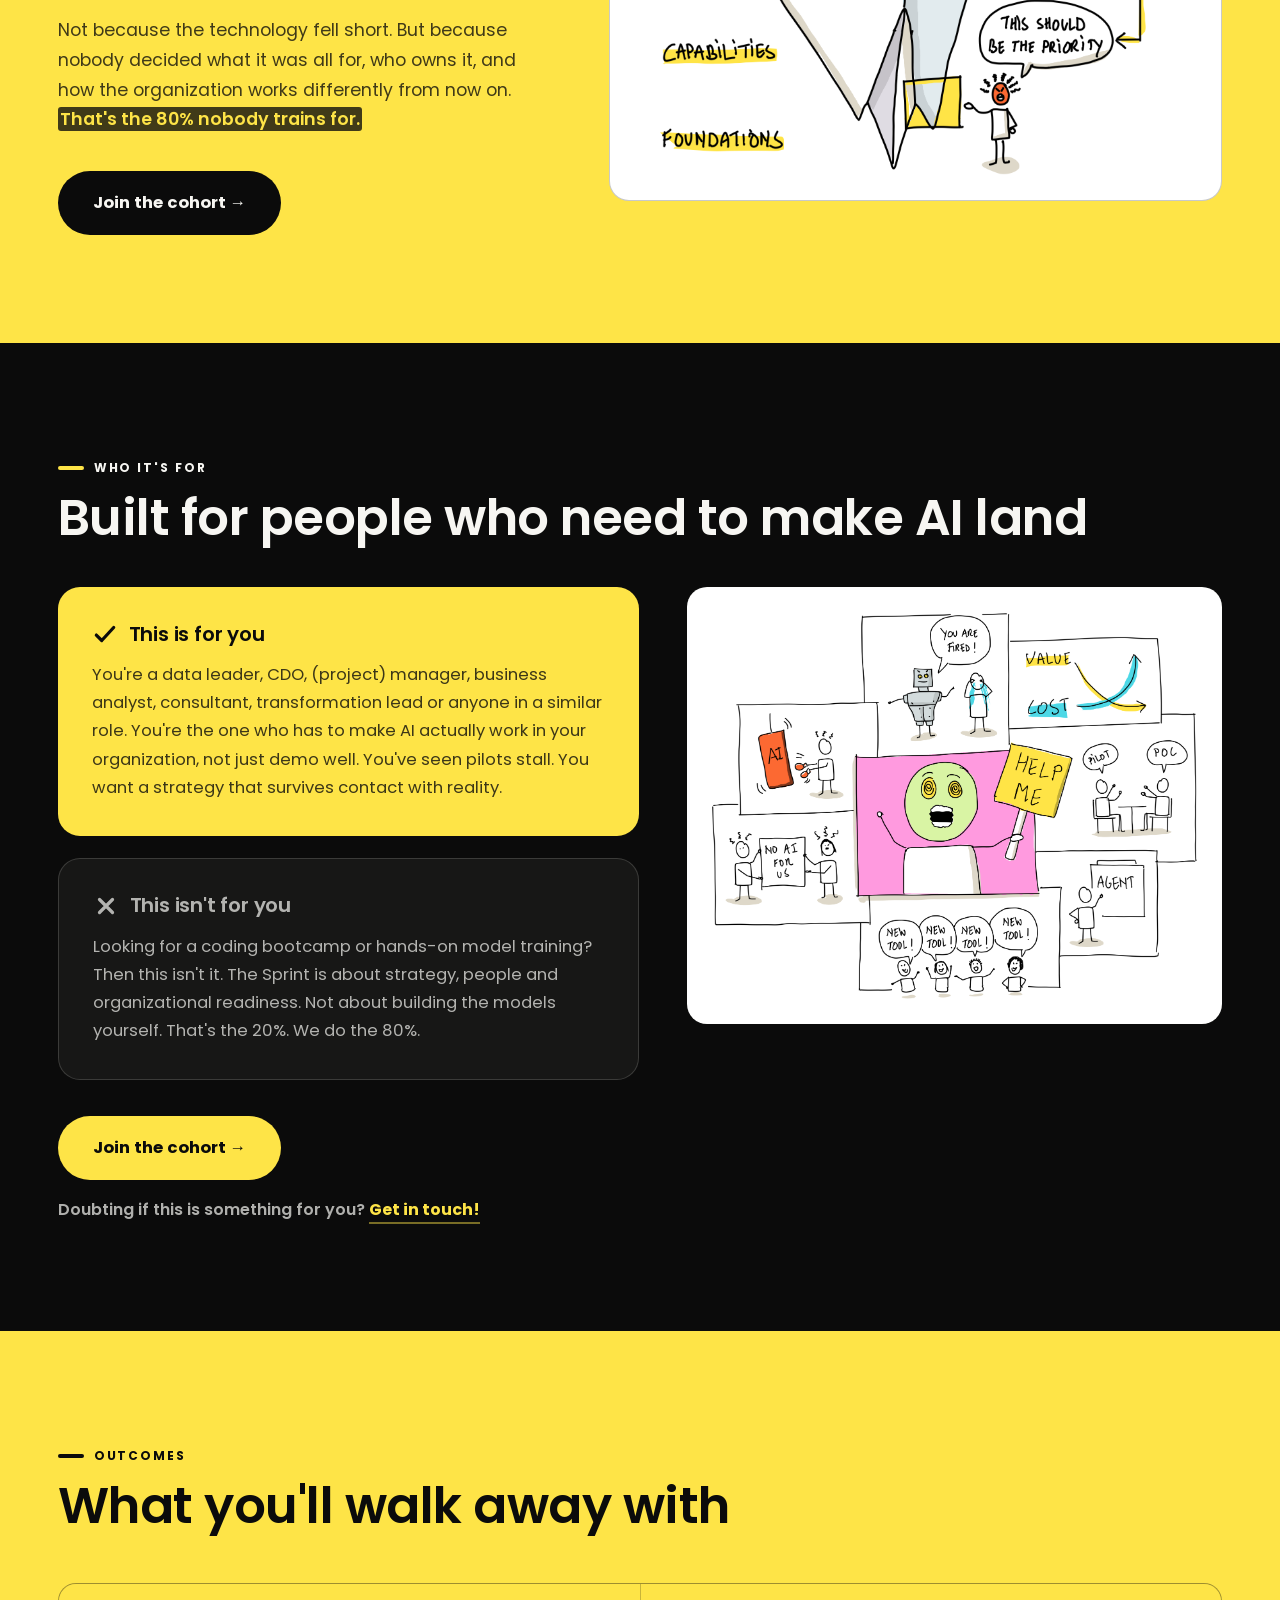
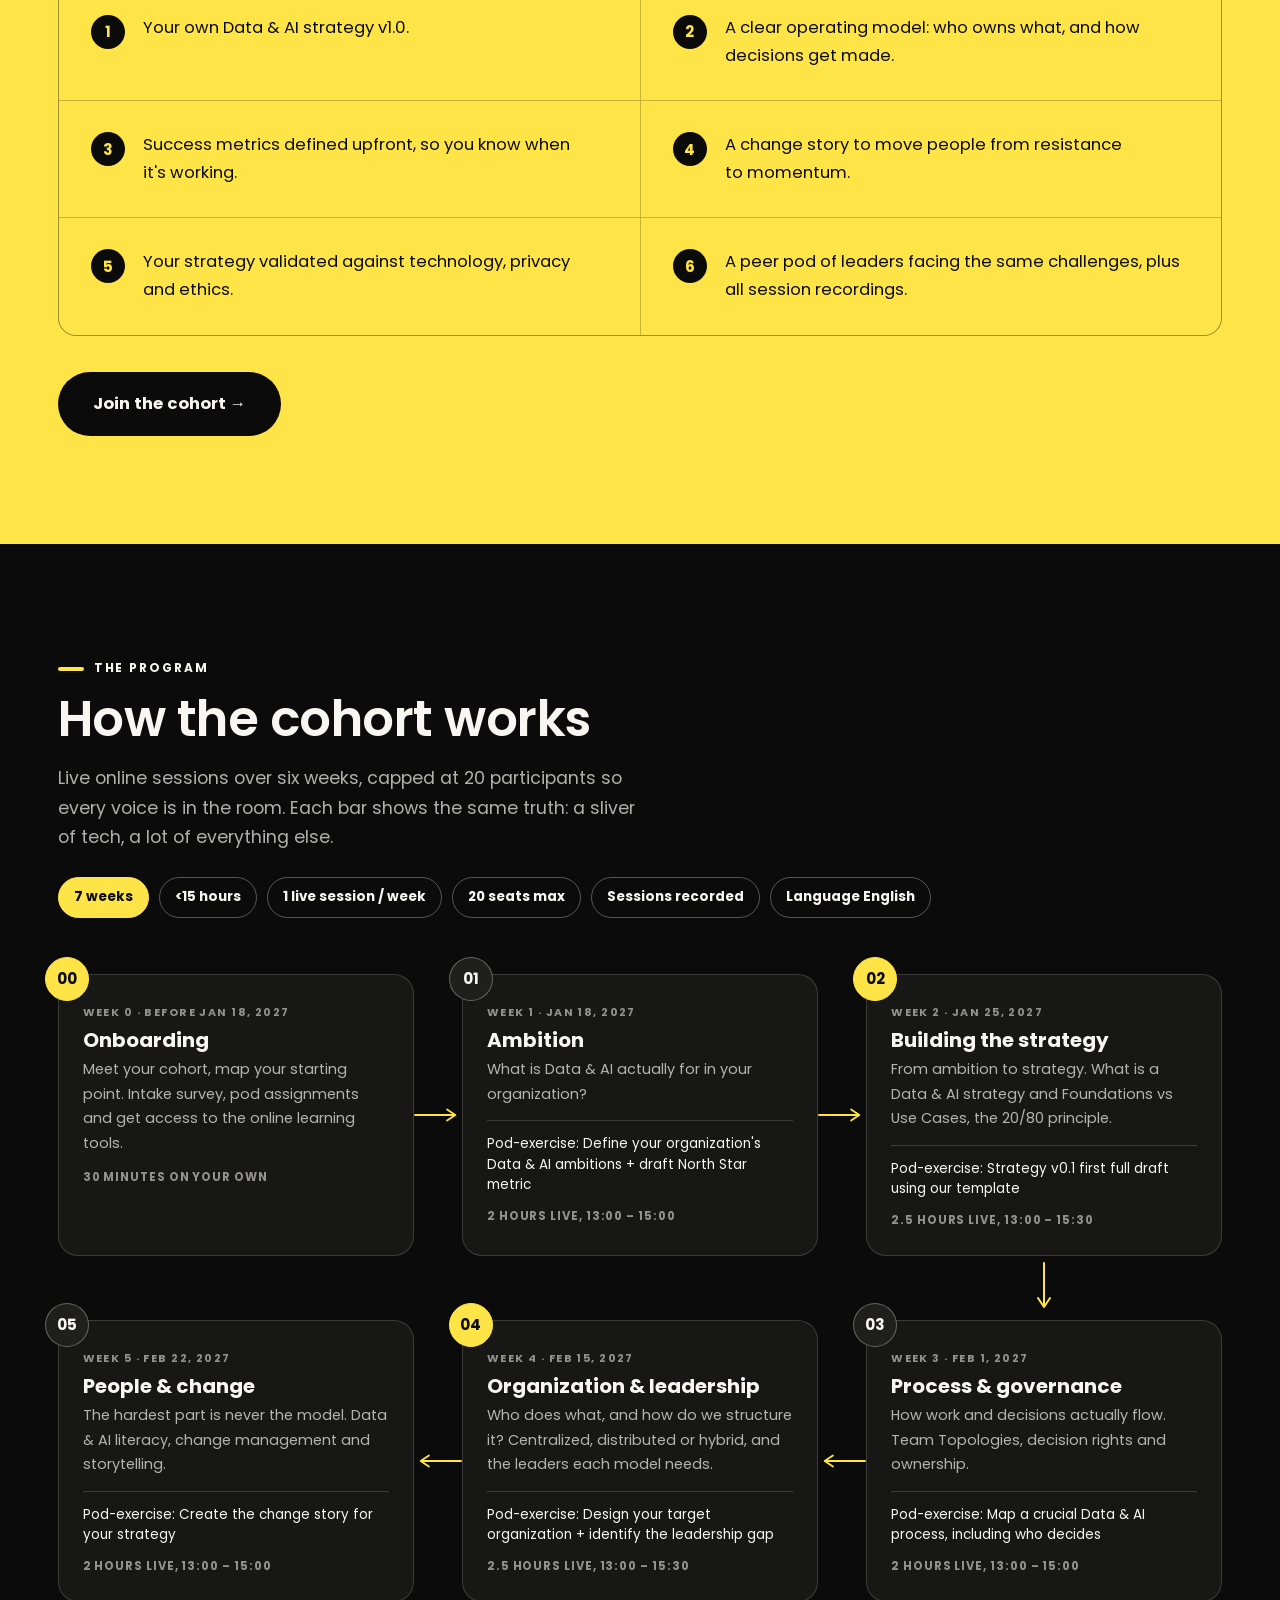
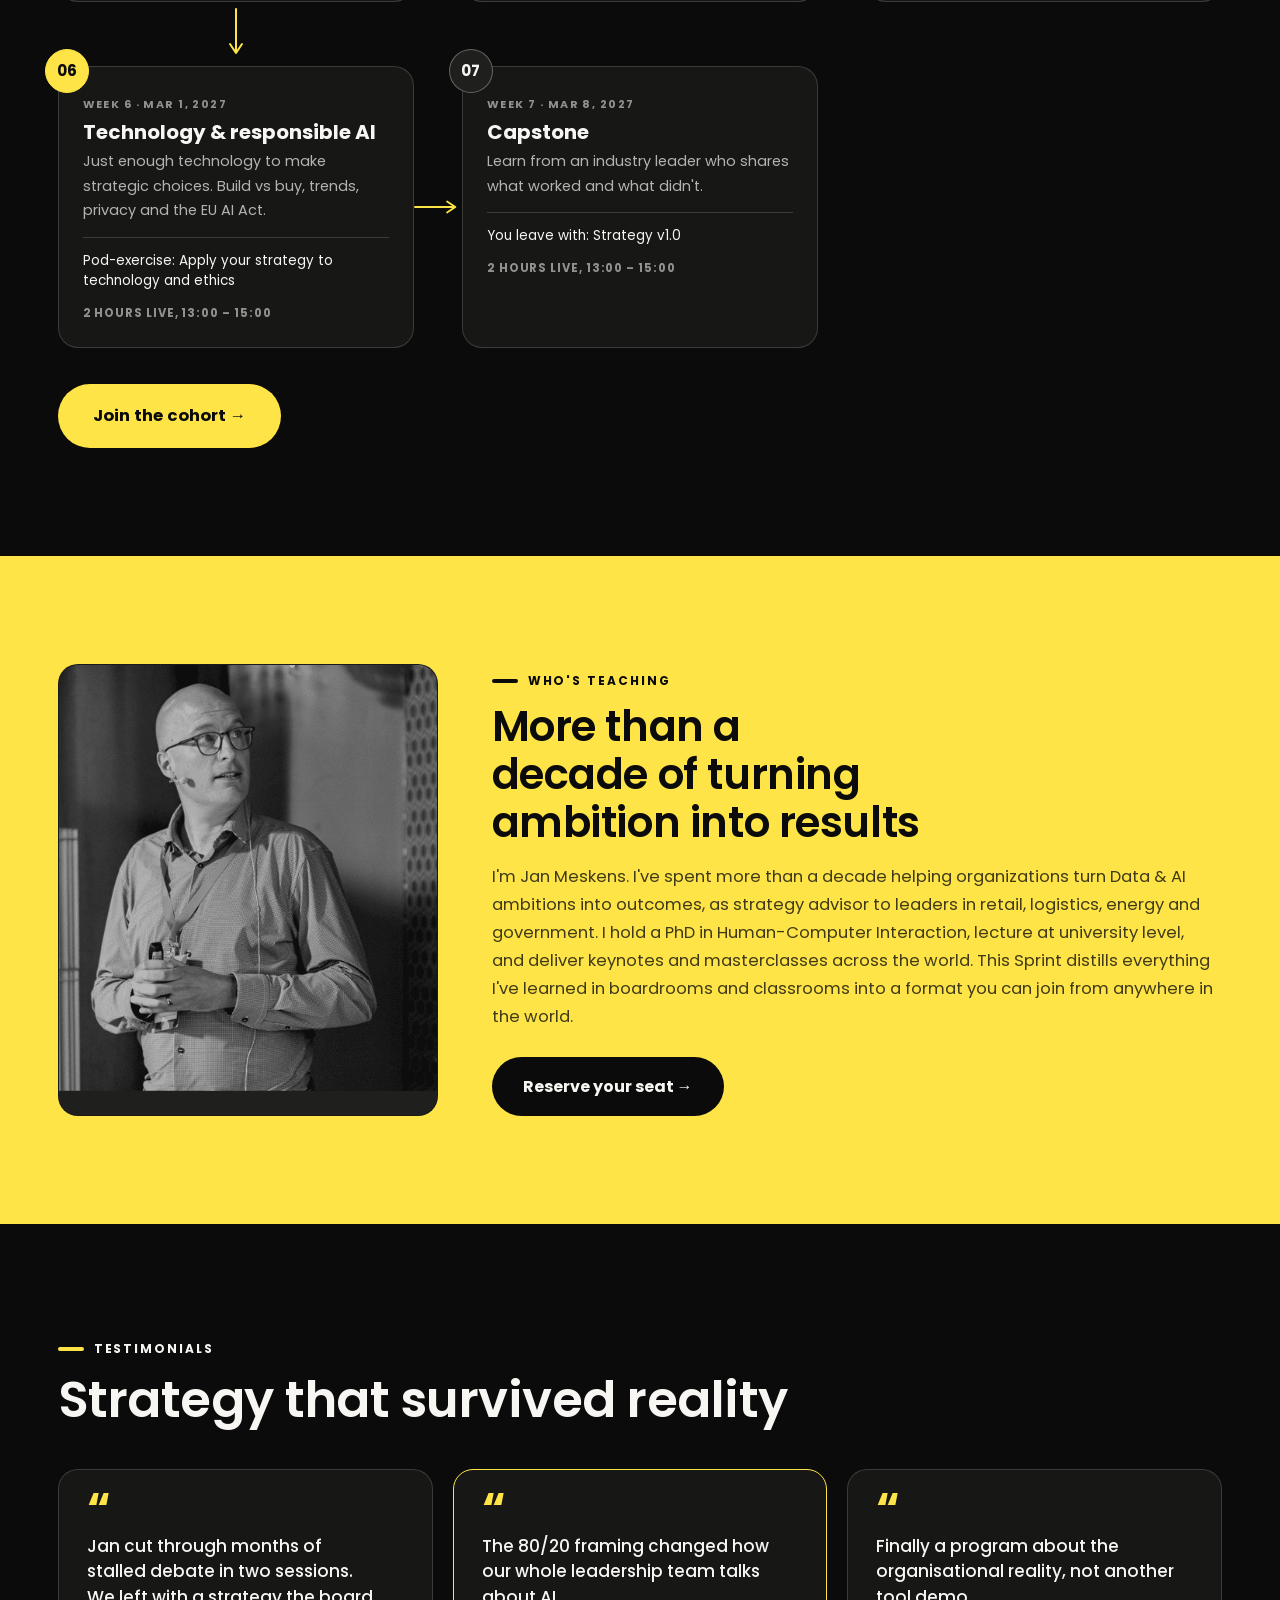
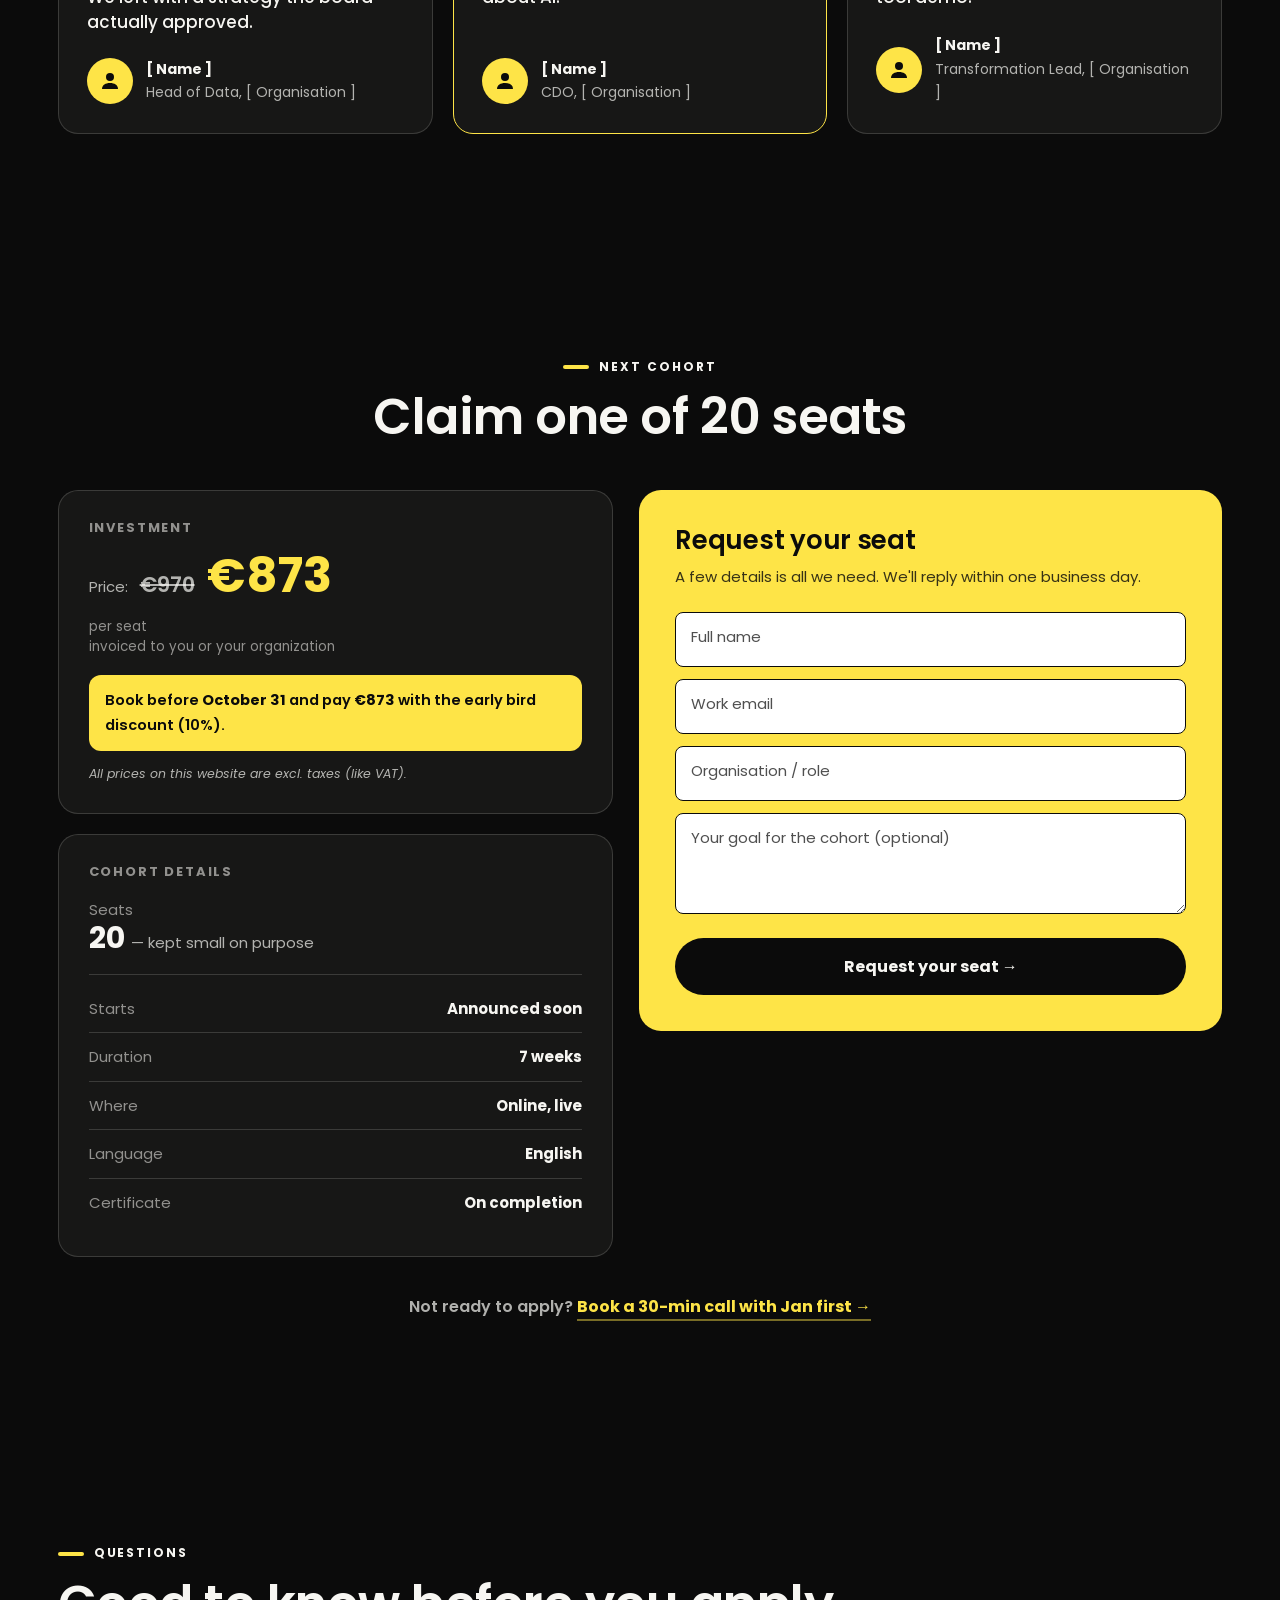
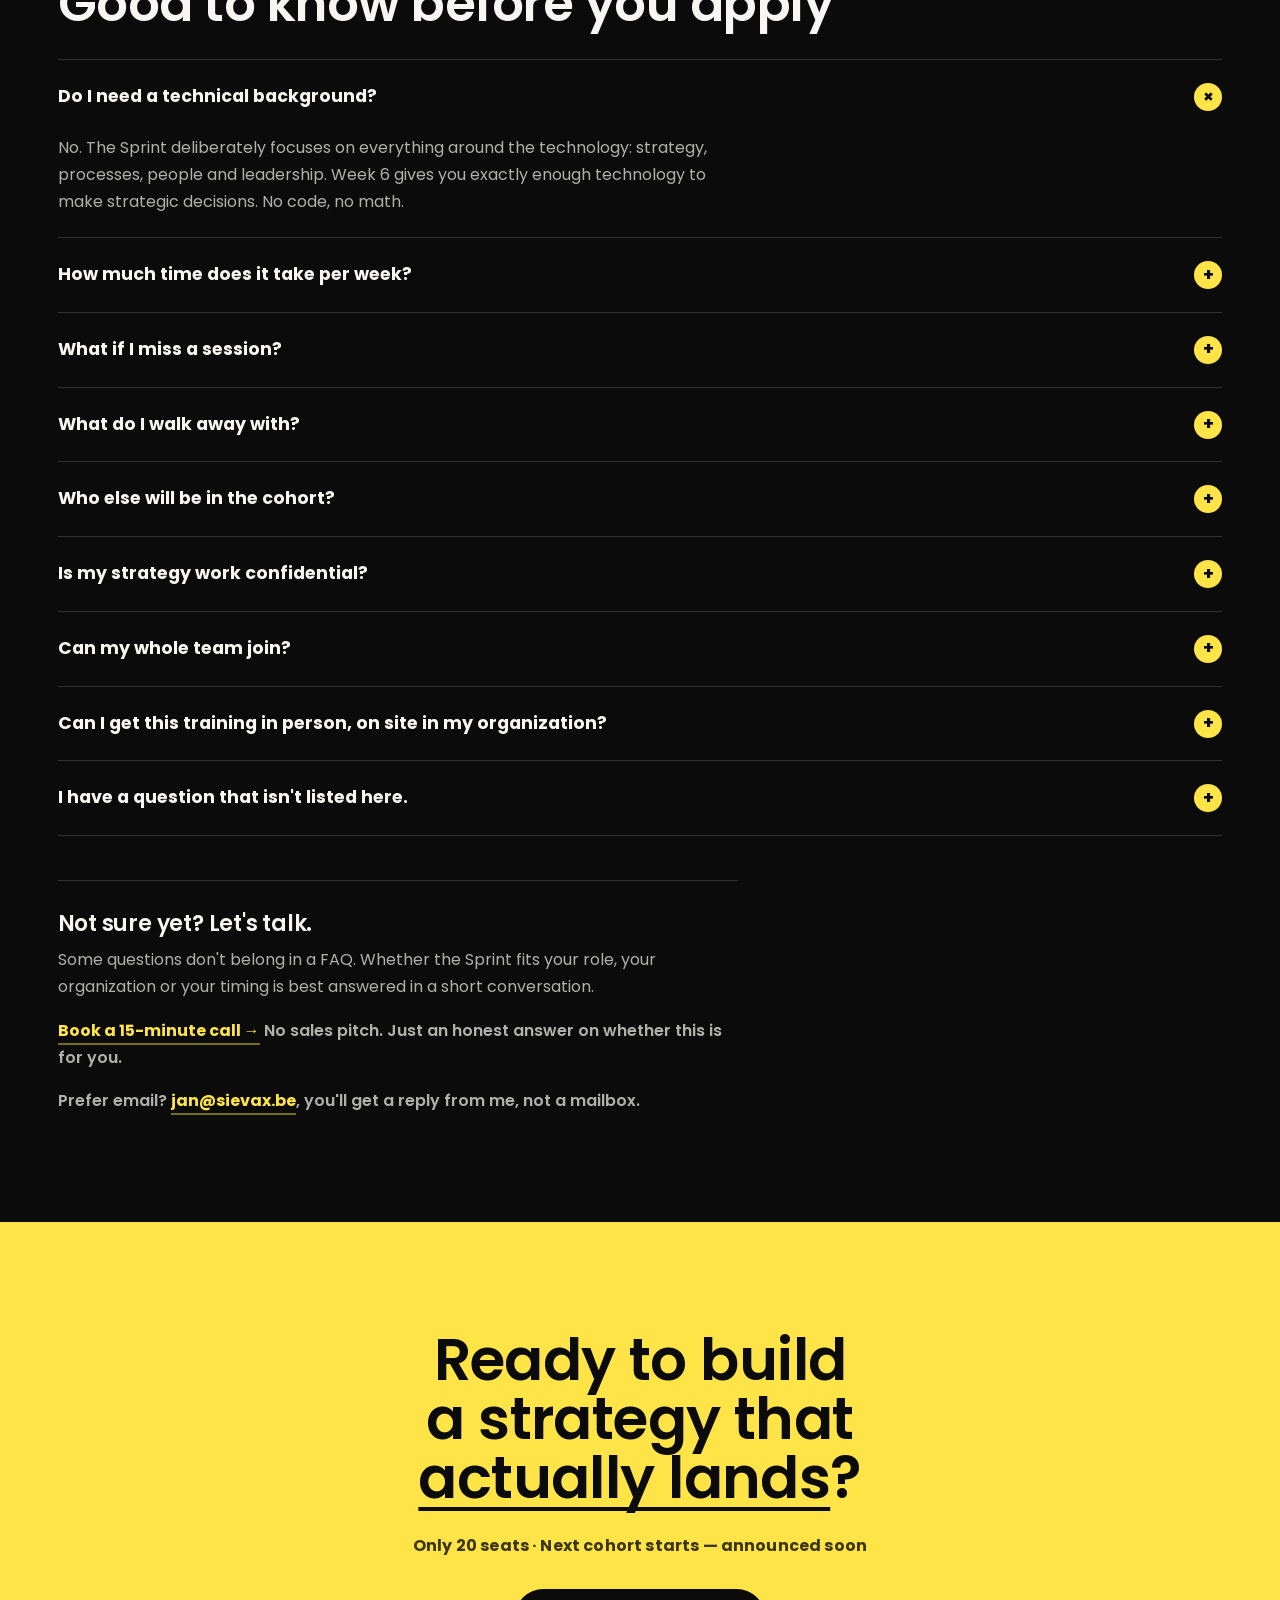
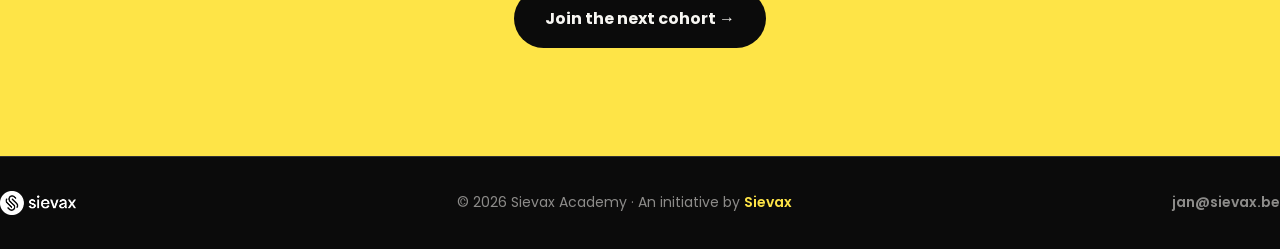
==== commit ca7c1758: "copy1" ====
--- a/index.html
+++ b/index.html
@@ -84,7 +84,7 @@
         <div class="enroll-facts">
           <div><div class="lab">Starts</div><div class="val"><!-- cohort start date -->Announced soon</div></div>
           <div><div class="lab">Seats left</div><div class="val">20</div></div>
-          <div><div class="lab">Format</div><div class="val">6 weeks &middot; online</div></div>
+          <div><div class="lab">Format</div><div class="val">7 weeks &middot; online</div></div>
         </div>
         <a class="enroll-go" href="#apply">Reserve &rarr;</a>
       </aside>
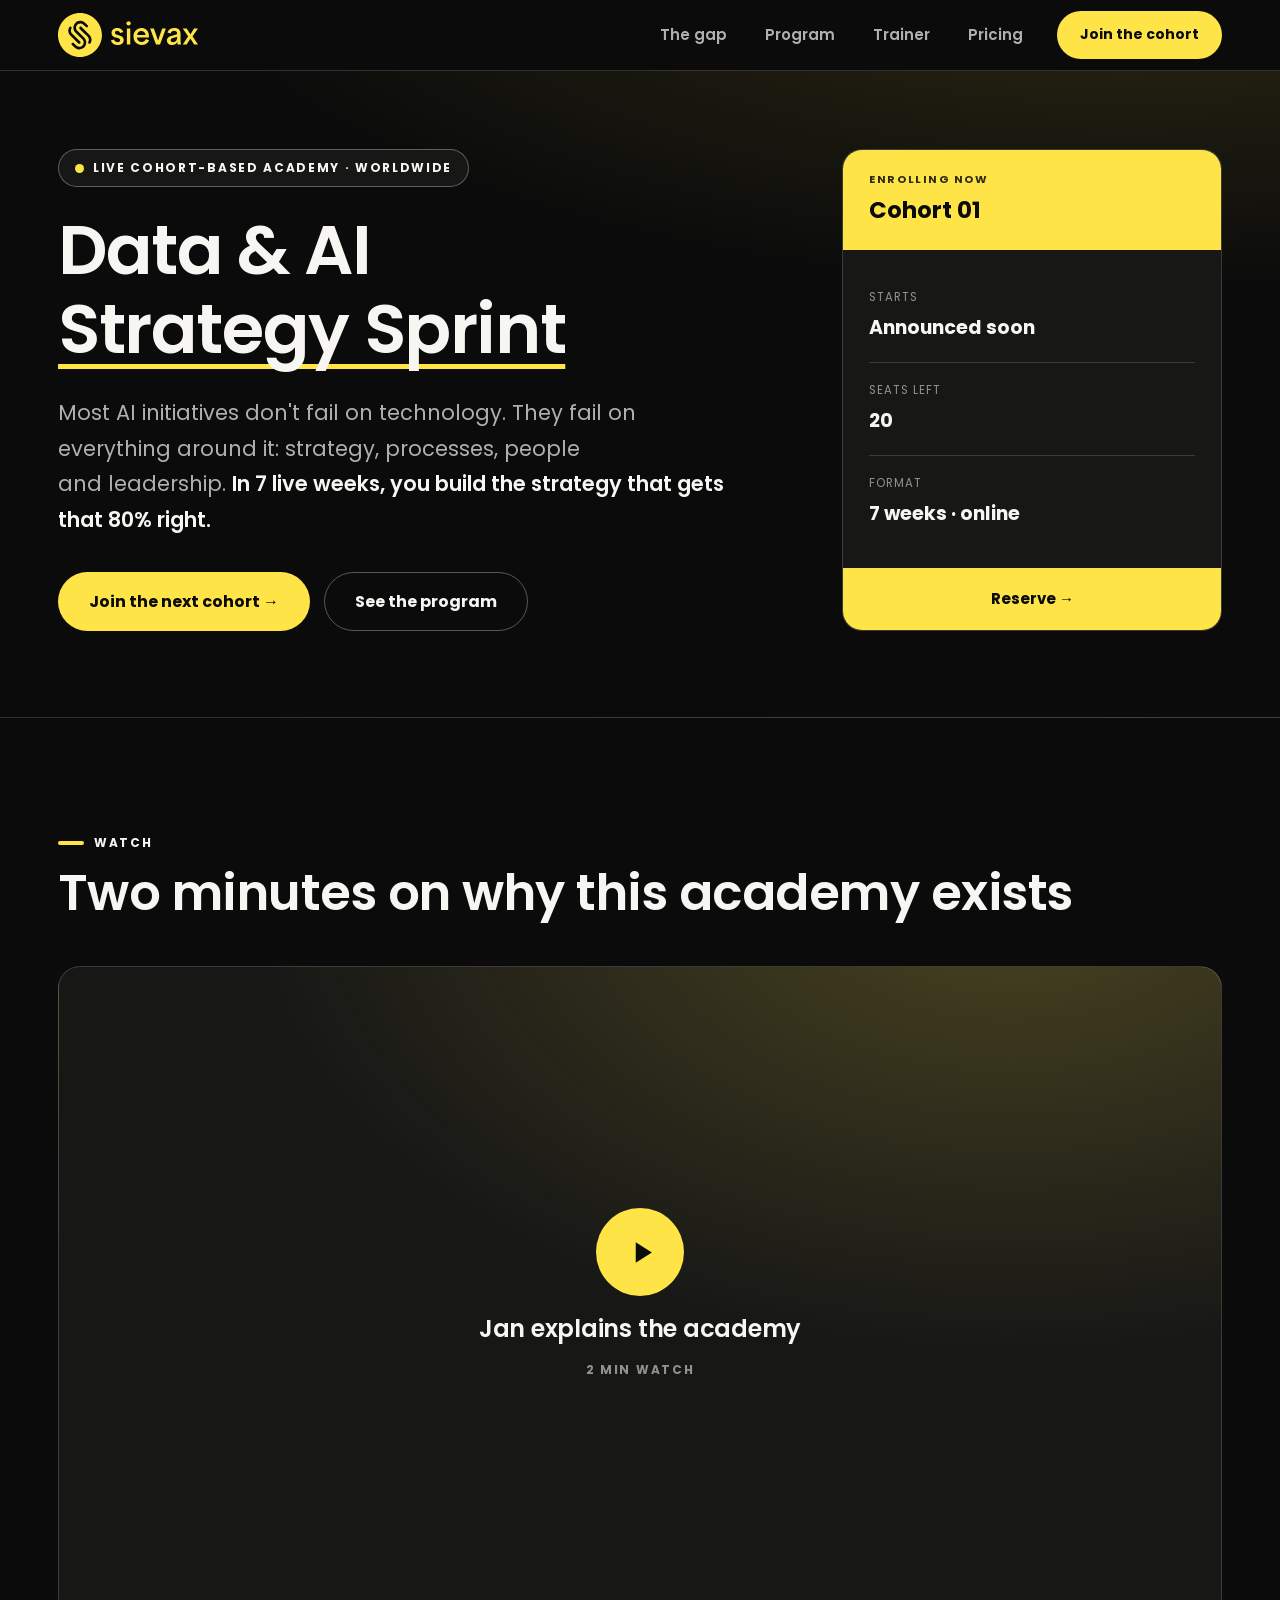
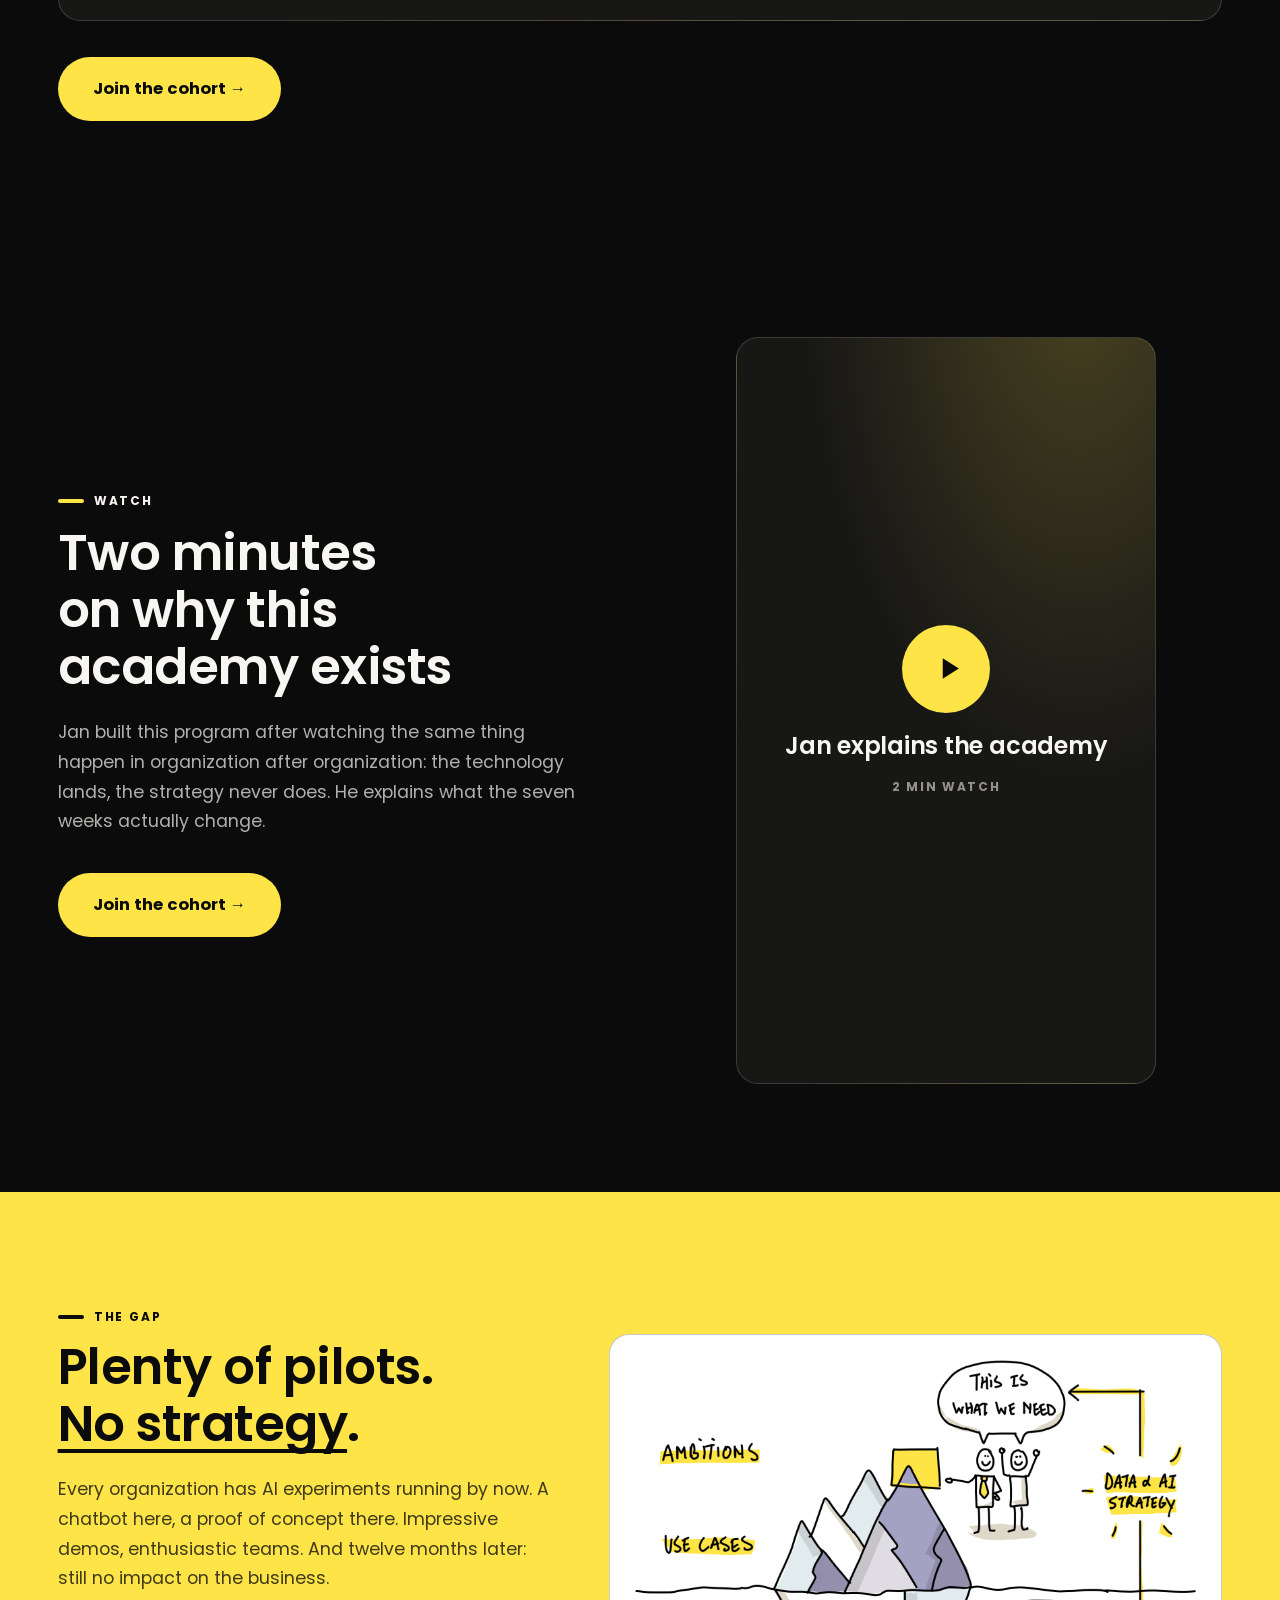
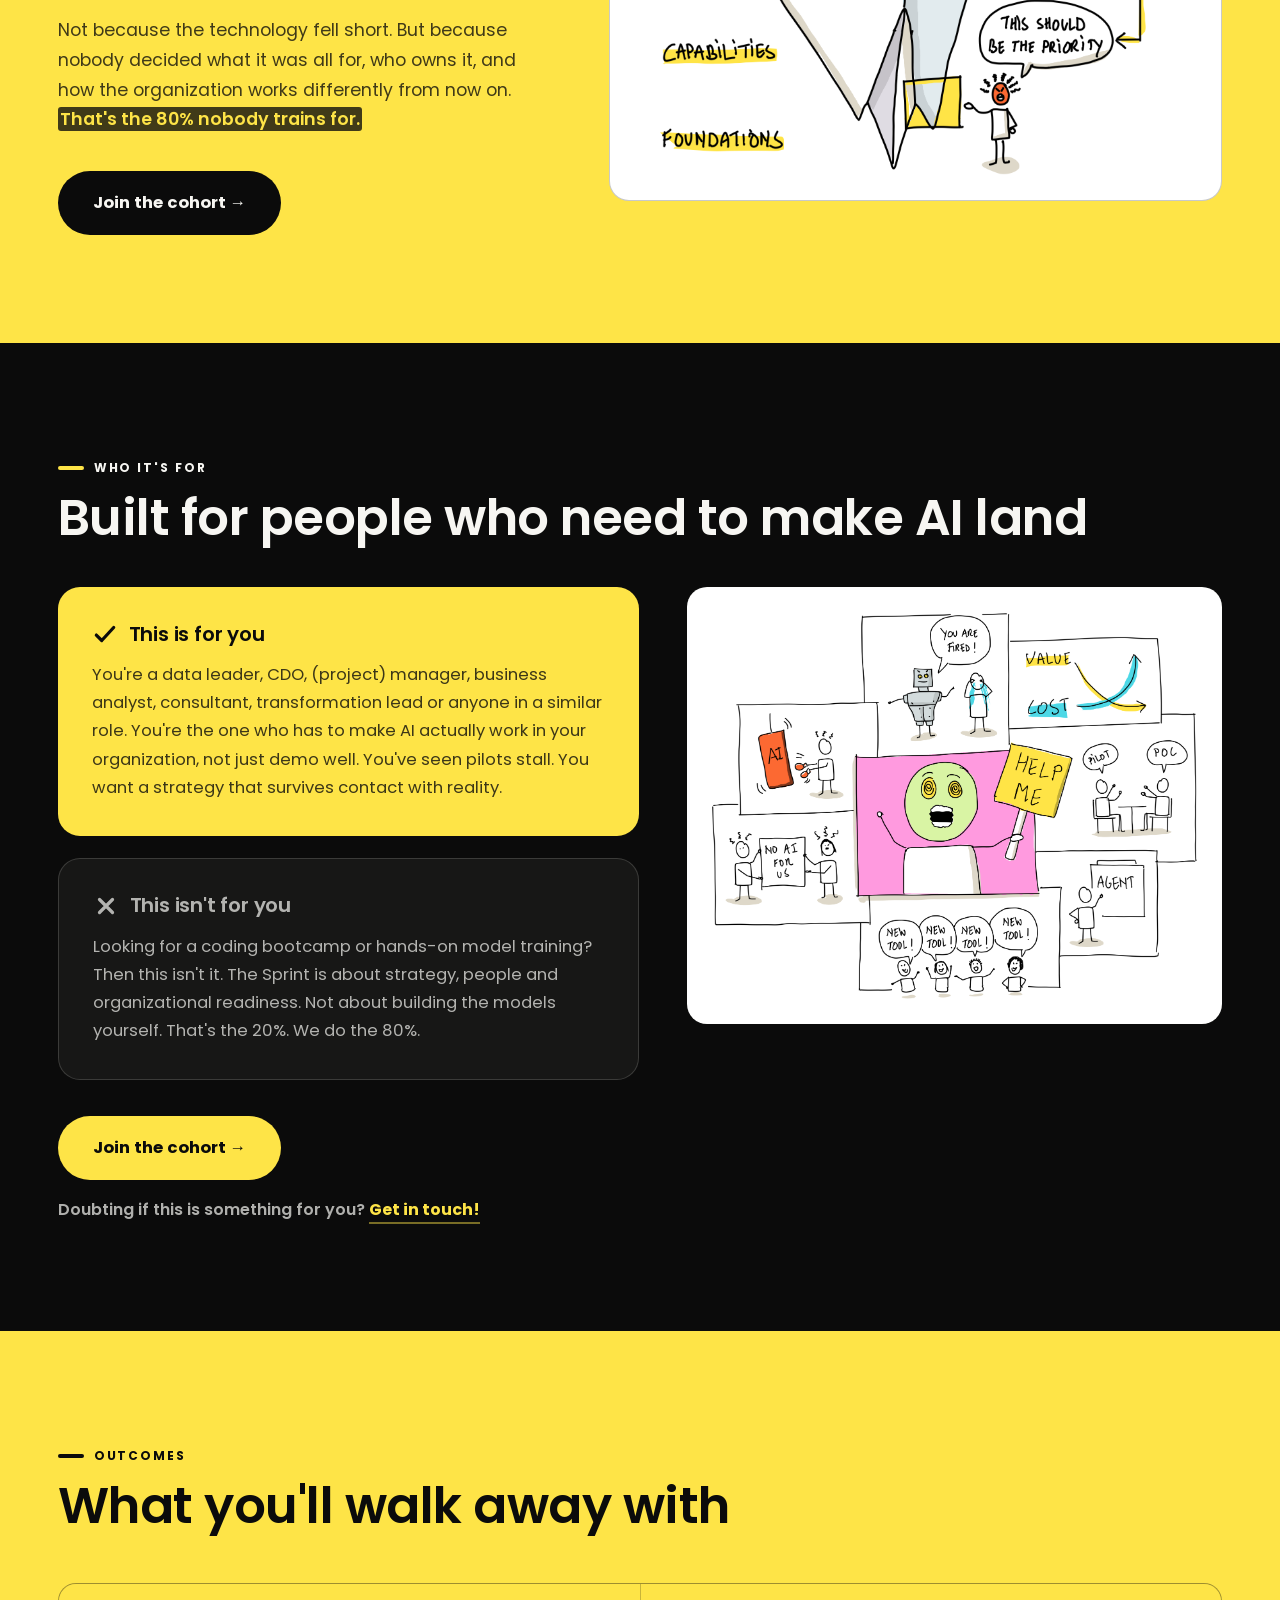
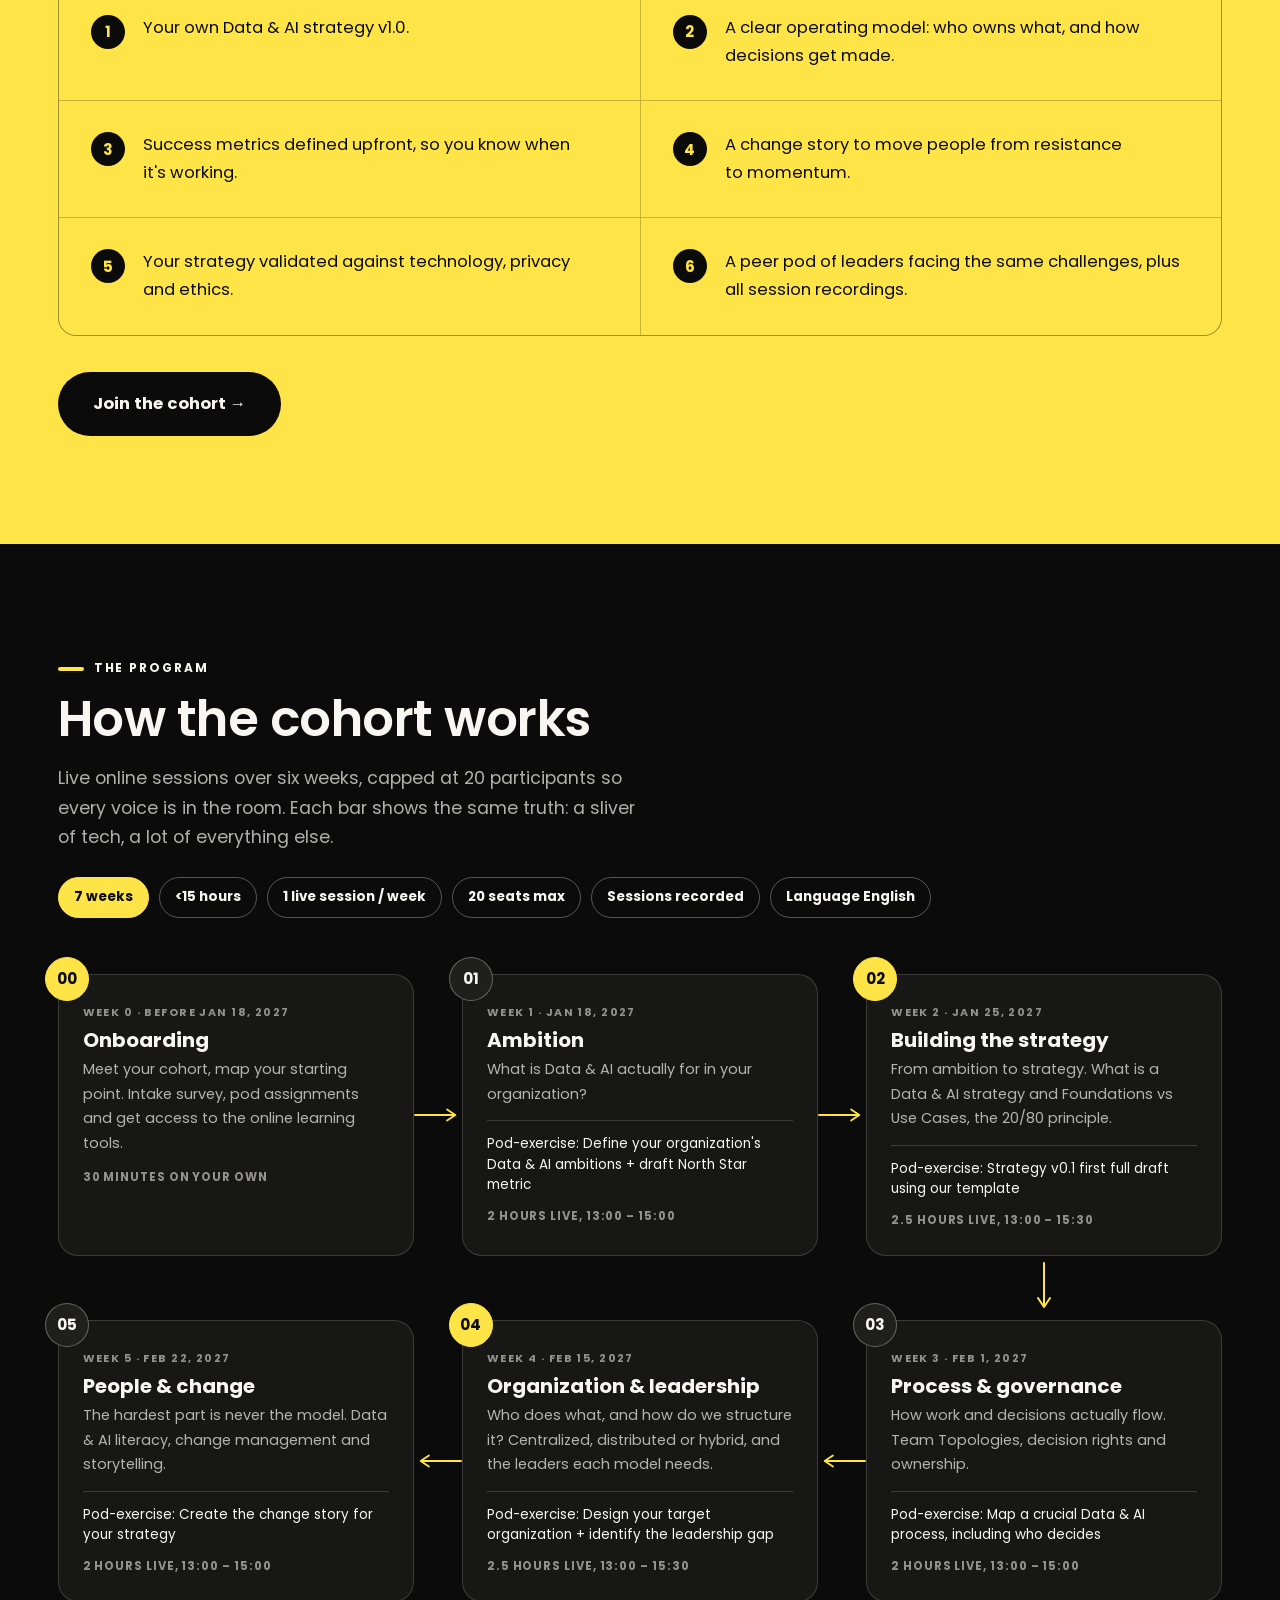
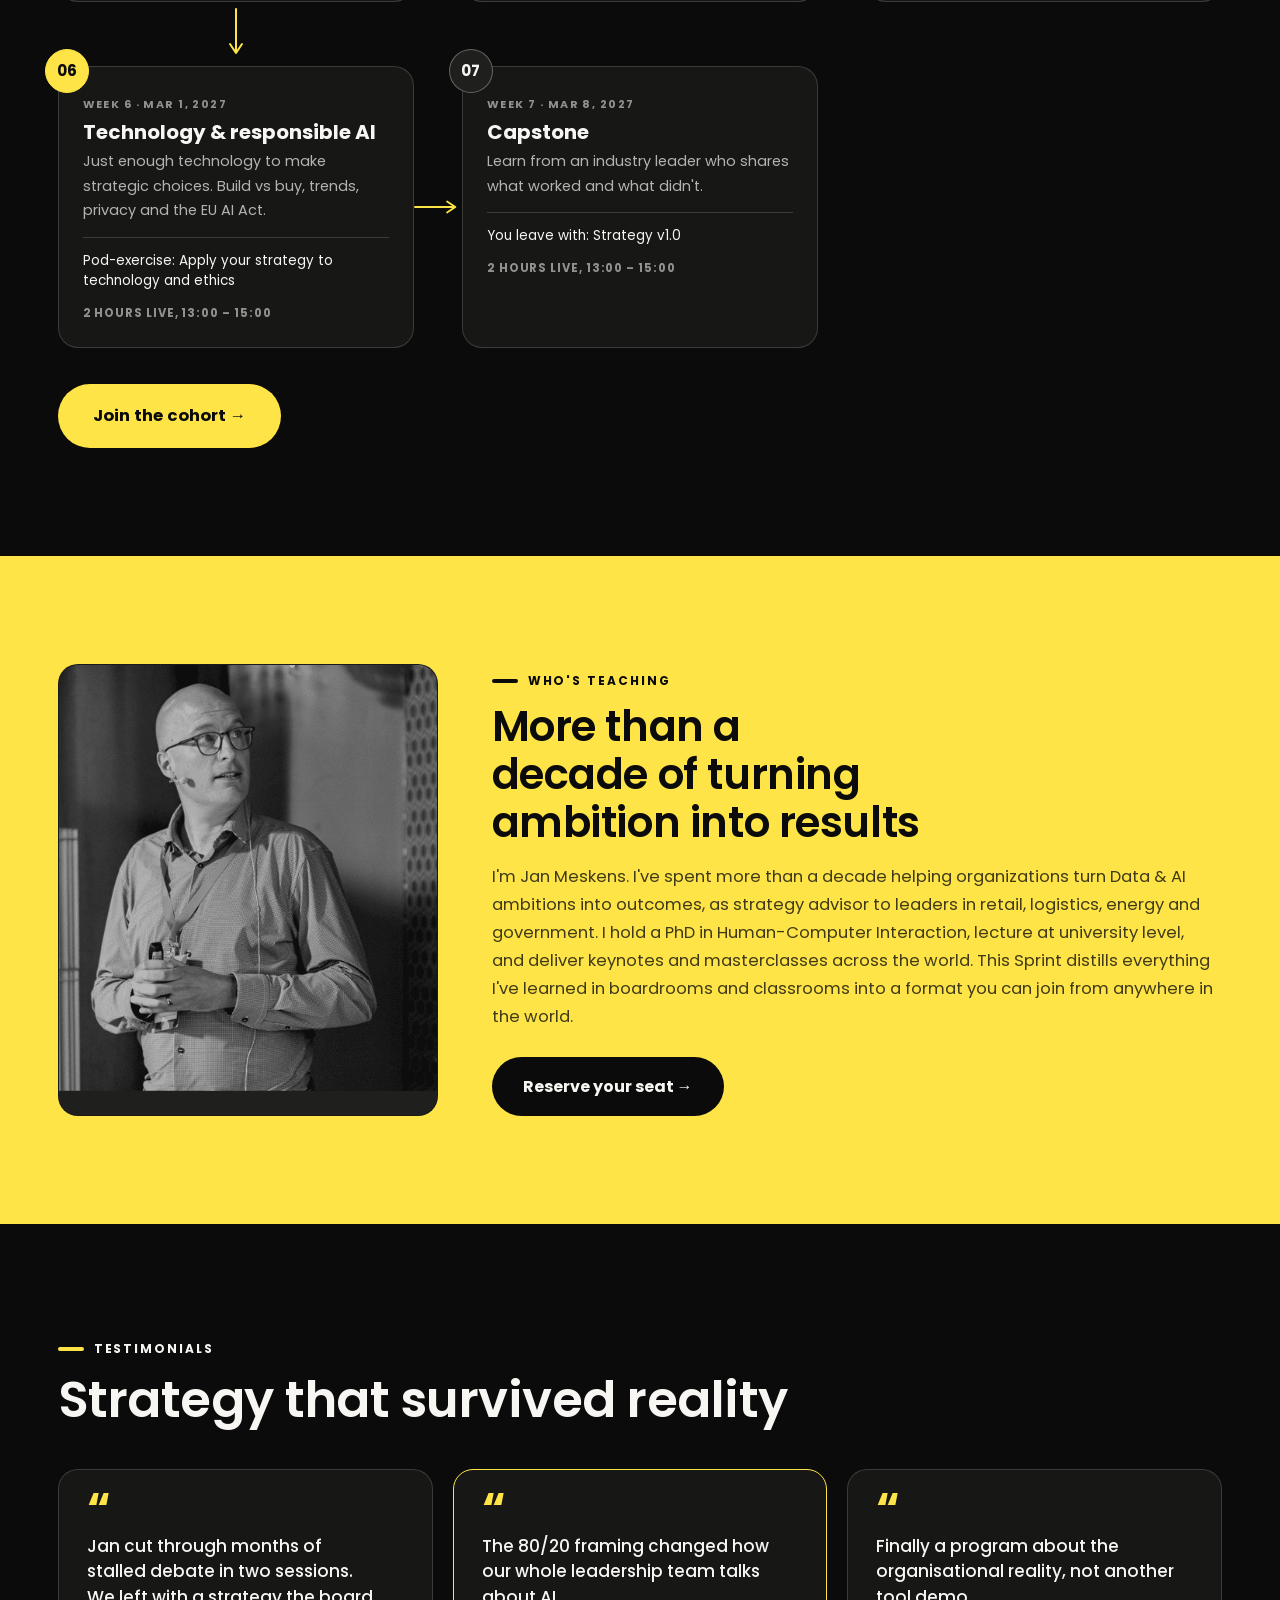
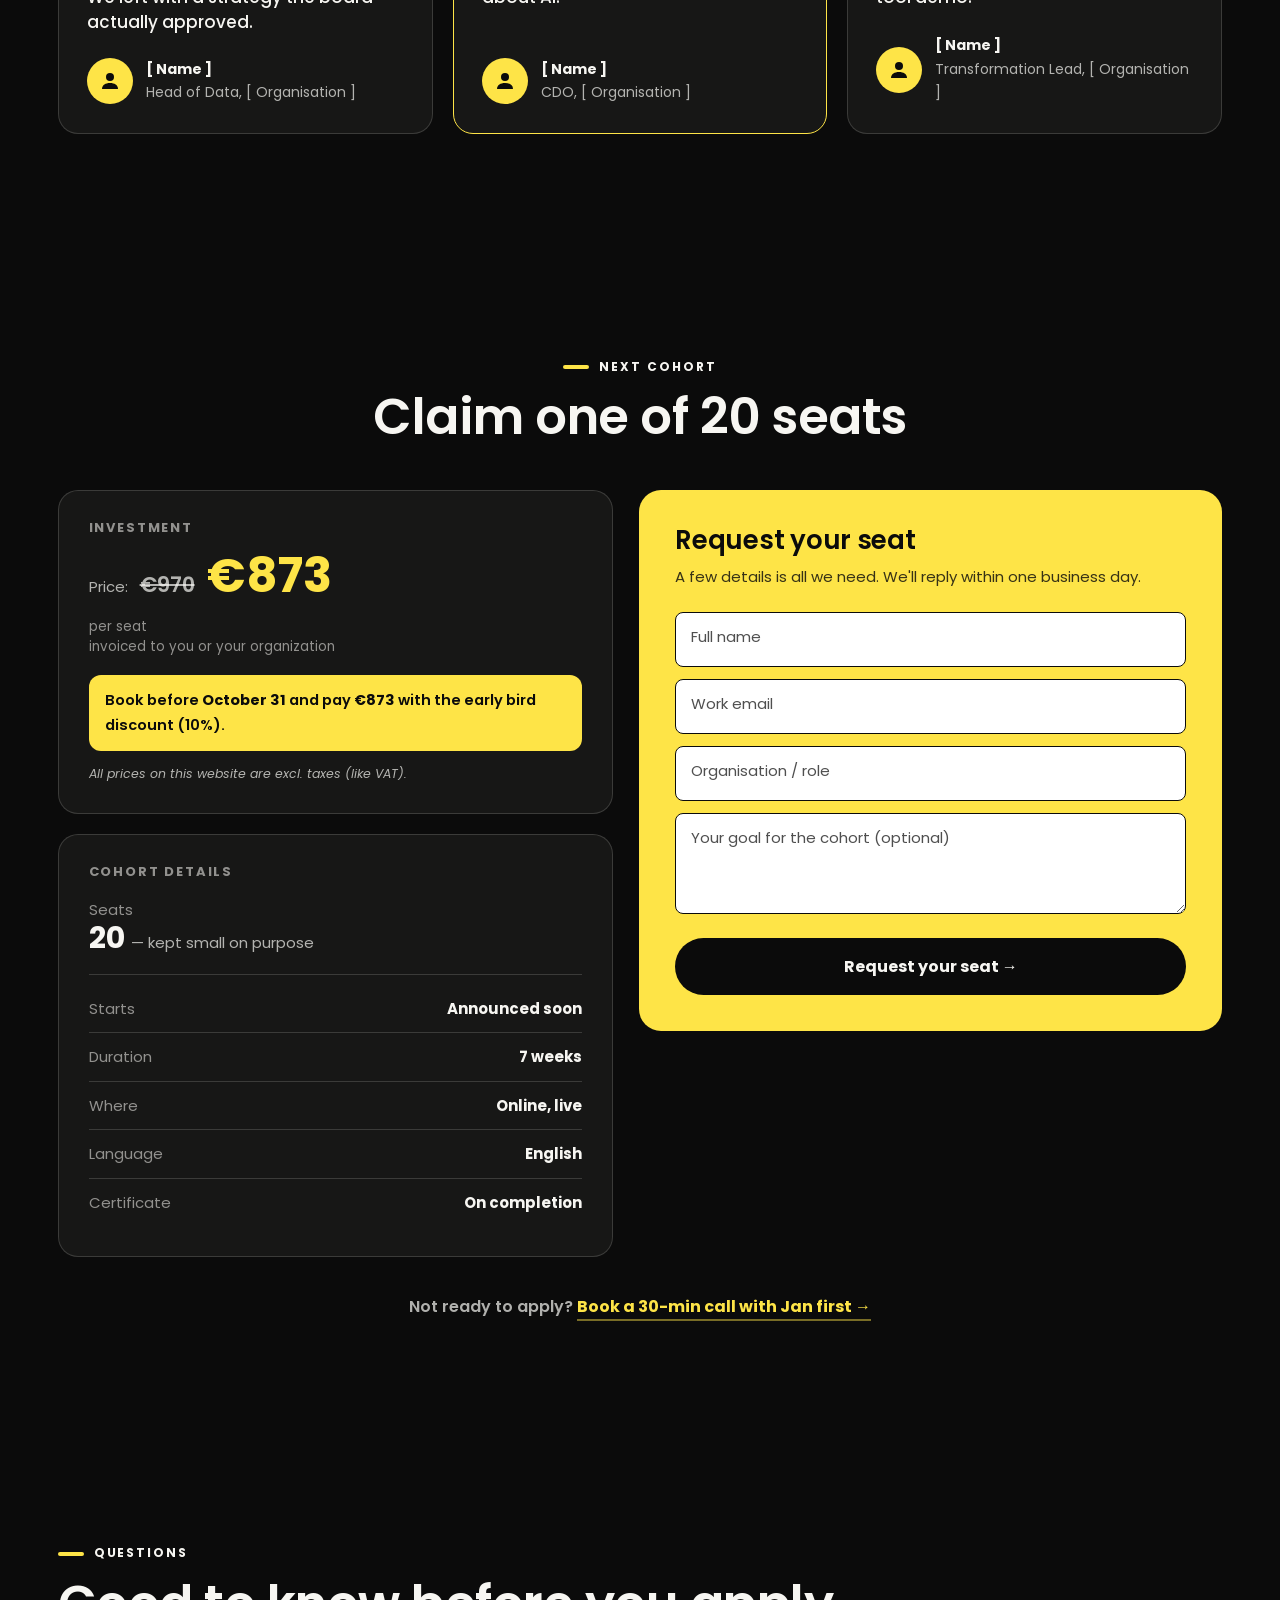
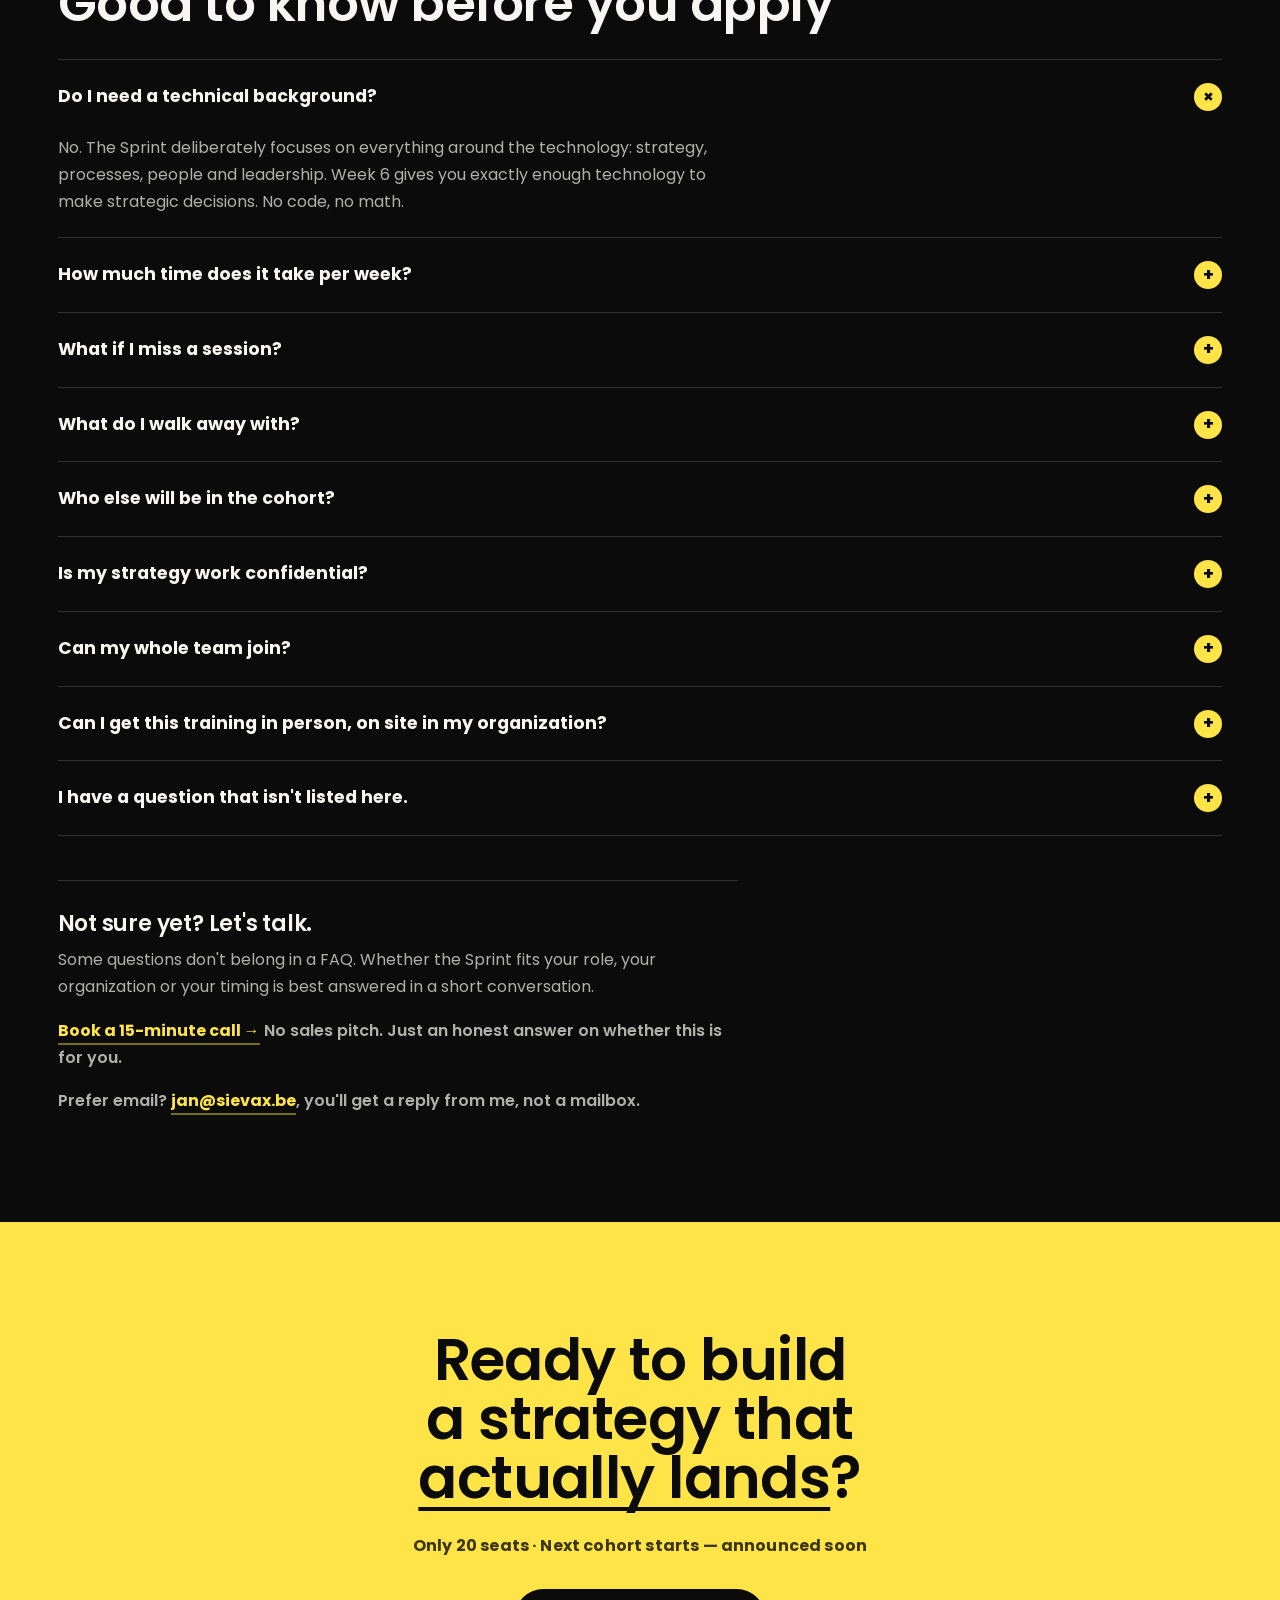
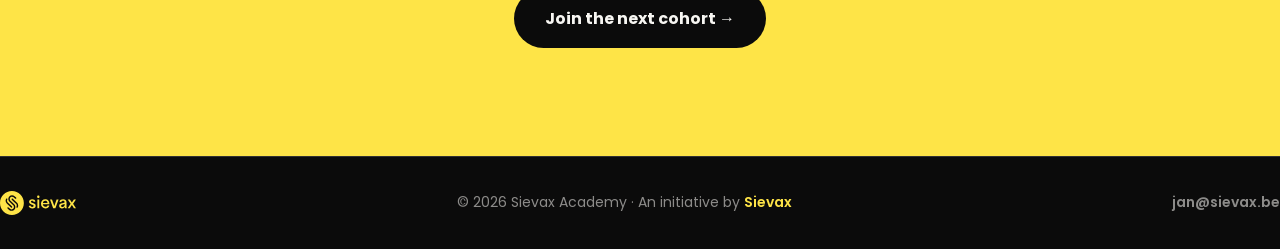
==== commit 82eb2ecb: "logo" ====
--- a/index.html
+++ b/index.html
@@ -423,7 +423,7 @@
 <!-- ========================= FOOTER ========================= -->
 <footer>
   <div class="wrap foot-inner">
-    <img src="assets/logos/logo-white.png" alt="Sievax">
+    <img src="assets/logos/SVG/logo - geel.svg" alt="Sievax">
     <div class="mid">&copy; 2026 Sievax Academy &middot; An initiative by <a href="https://sievax.be" target="_blank" rel="noopener">Sievax</a></div>
     <a class="mail" href="mailto:jan@sievax.be">jan@sievax.be</a>
   </div>
--- a/css/flat.css
+++ b/css/flat.css
@@ -347,7 +347,7 @@
   align-items: center;
   padding: 12px 4px;
 }
-.nav-links a:hover {
+.nav-links a:hover:not(.nav-cta) {
   color: var(--yellow);
 }
 .nav-cta {
